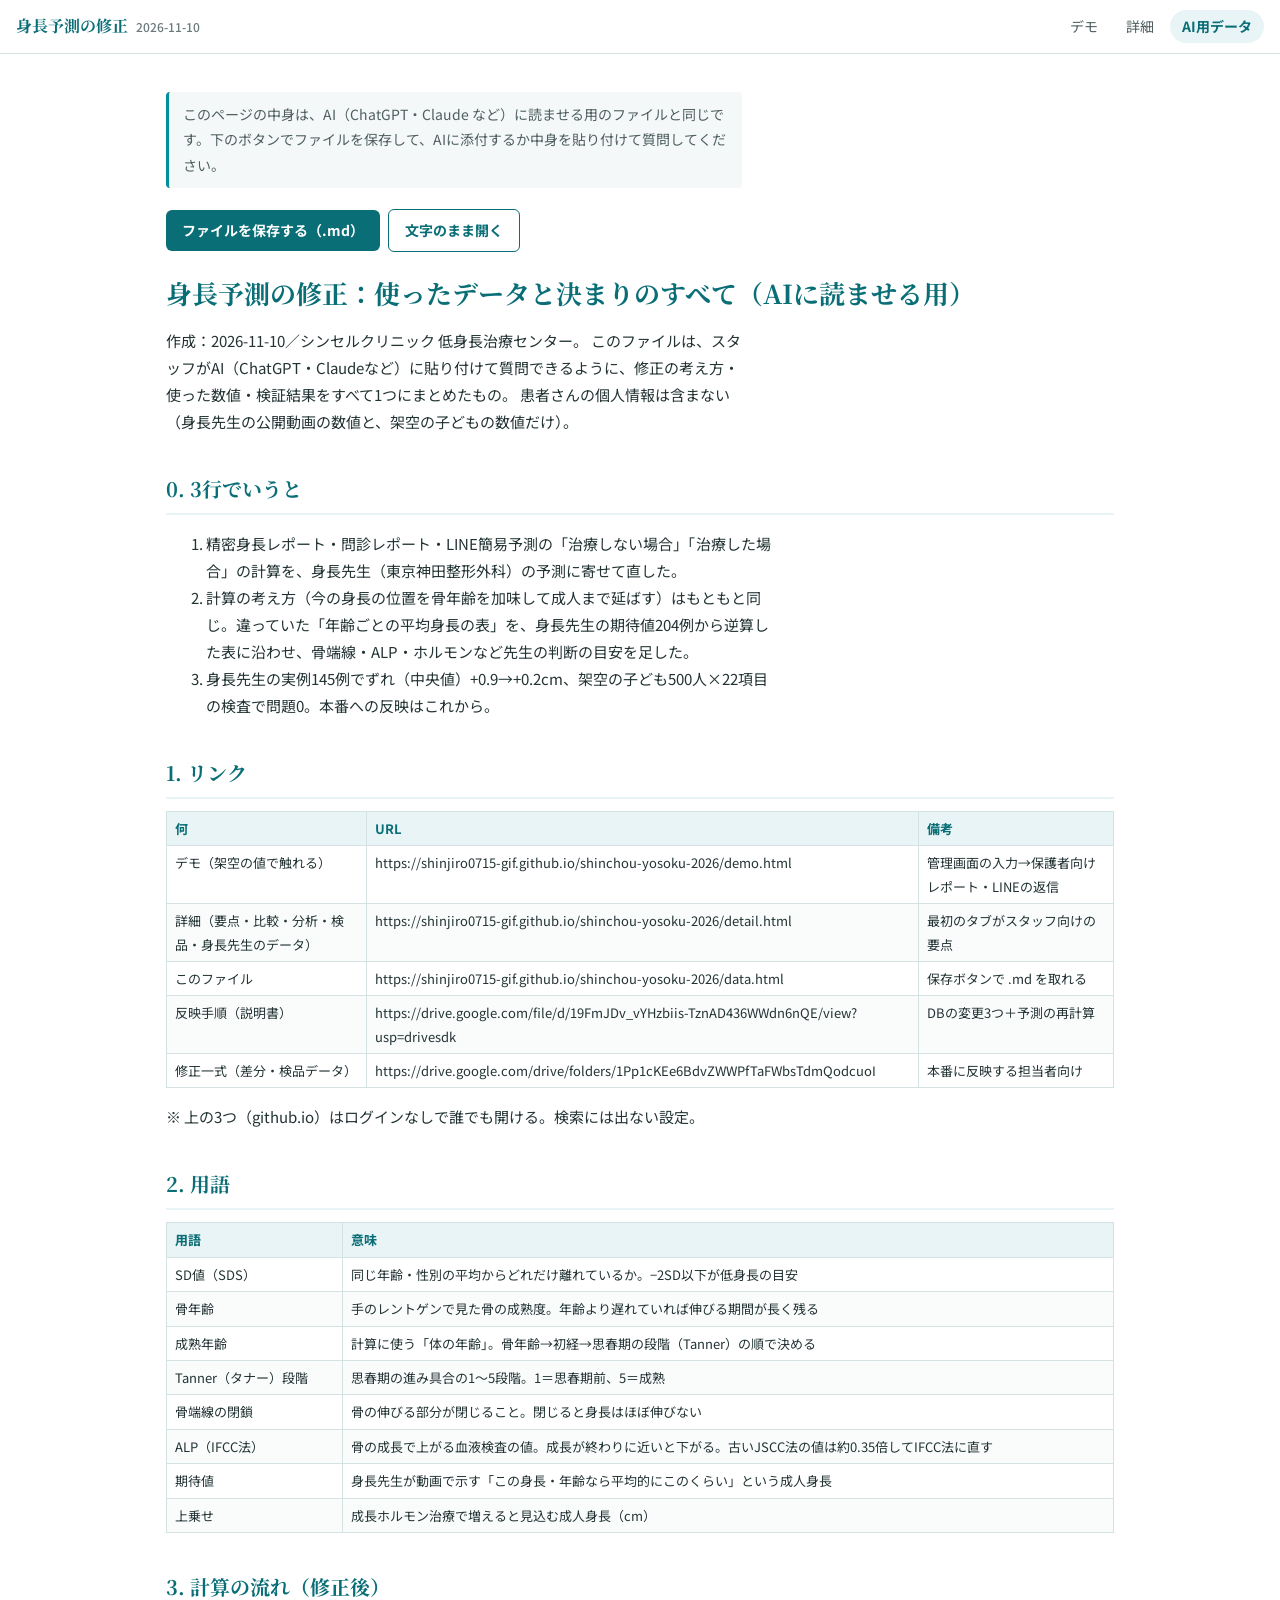
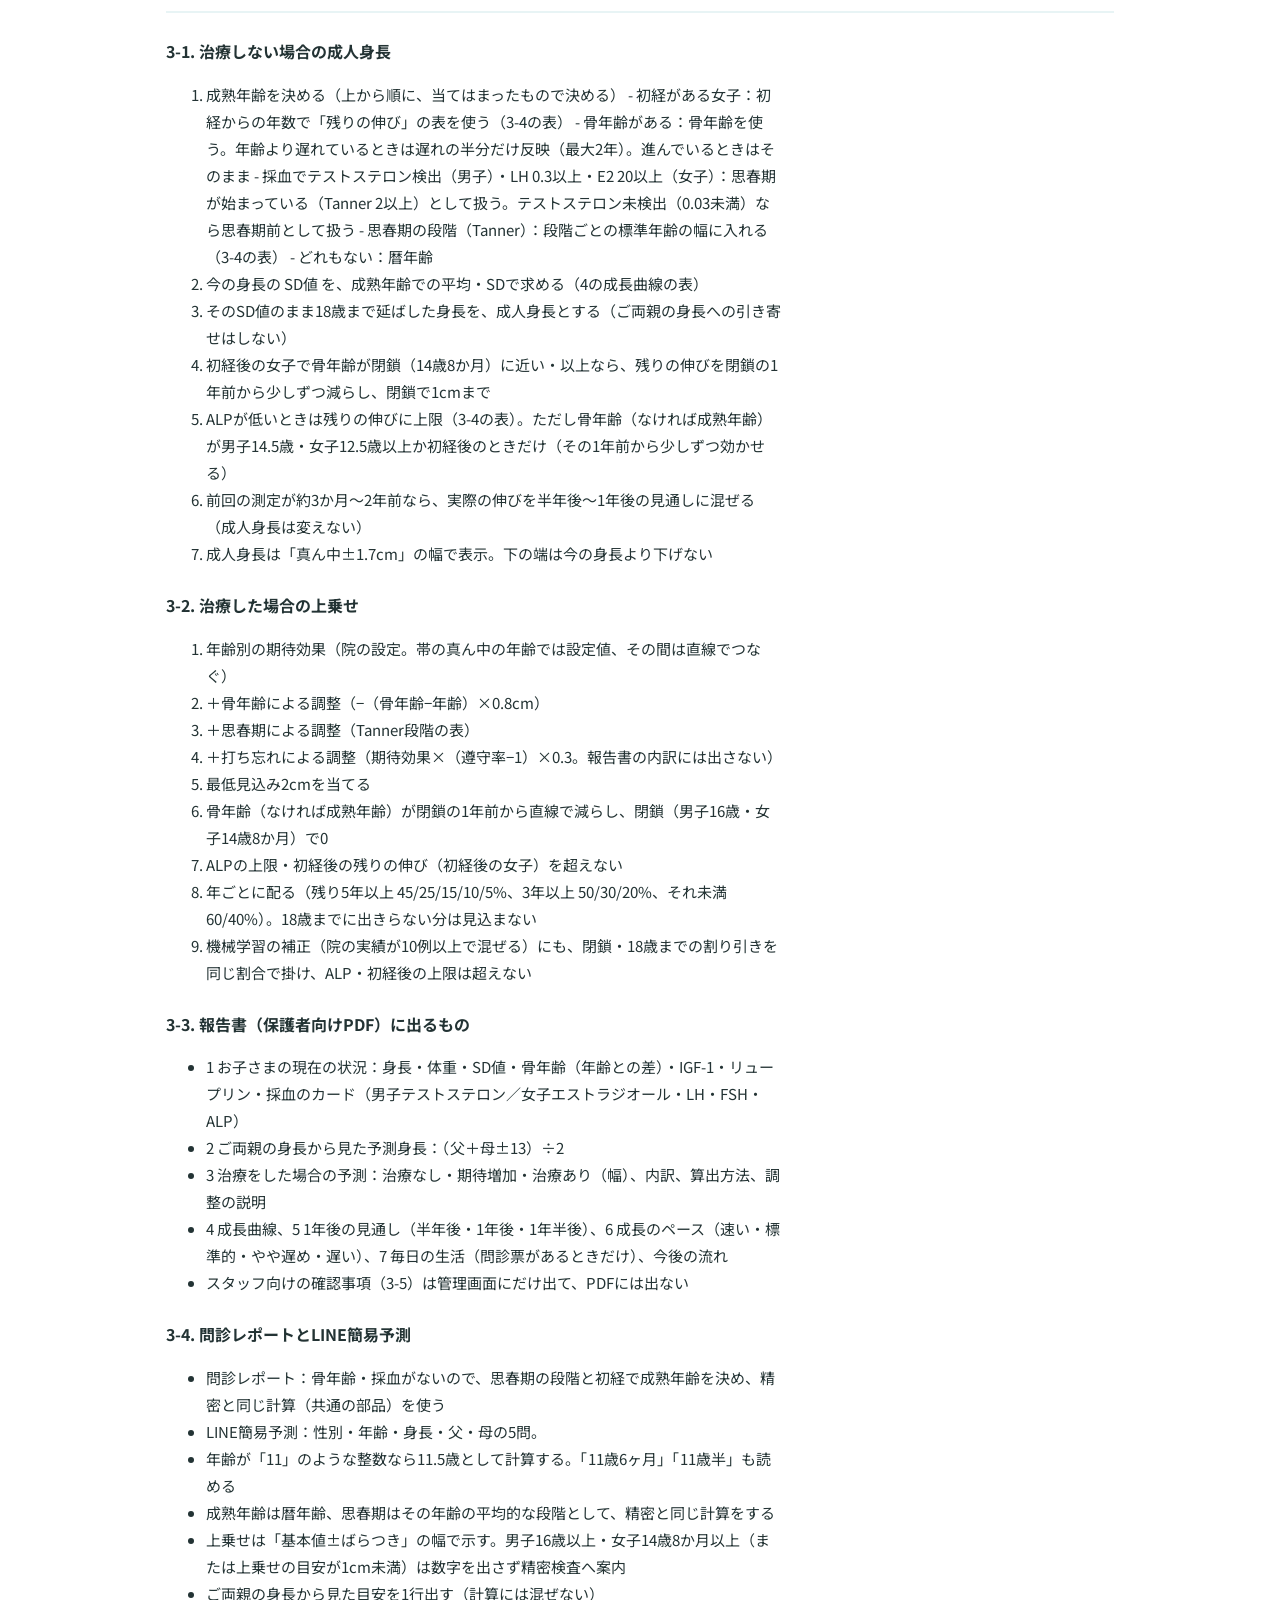
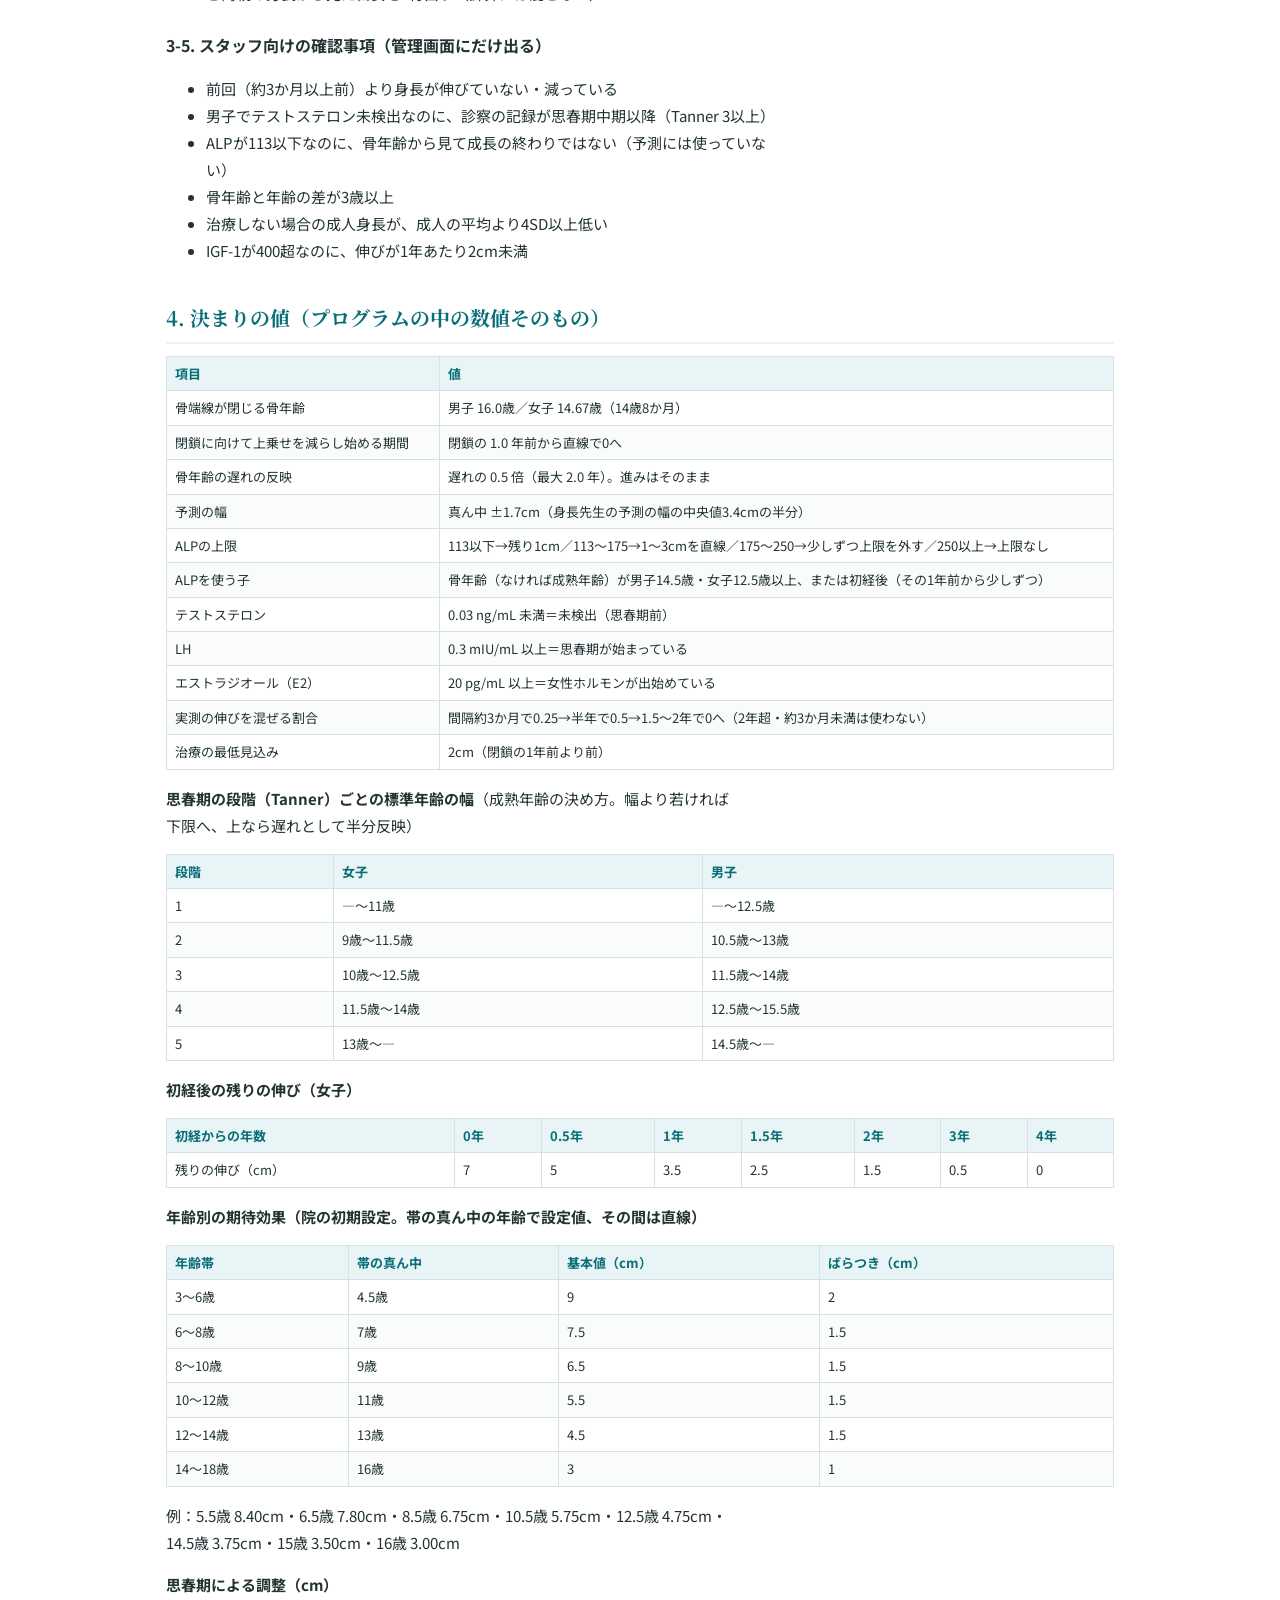
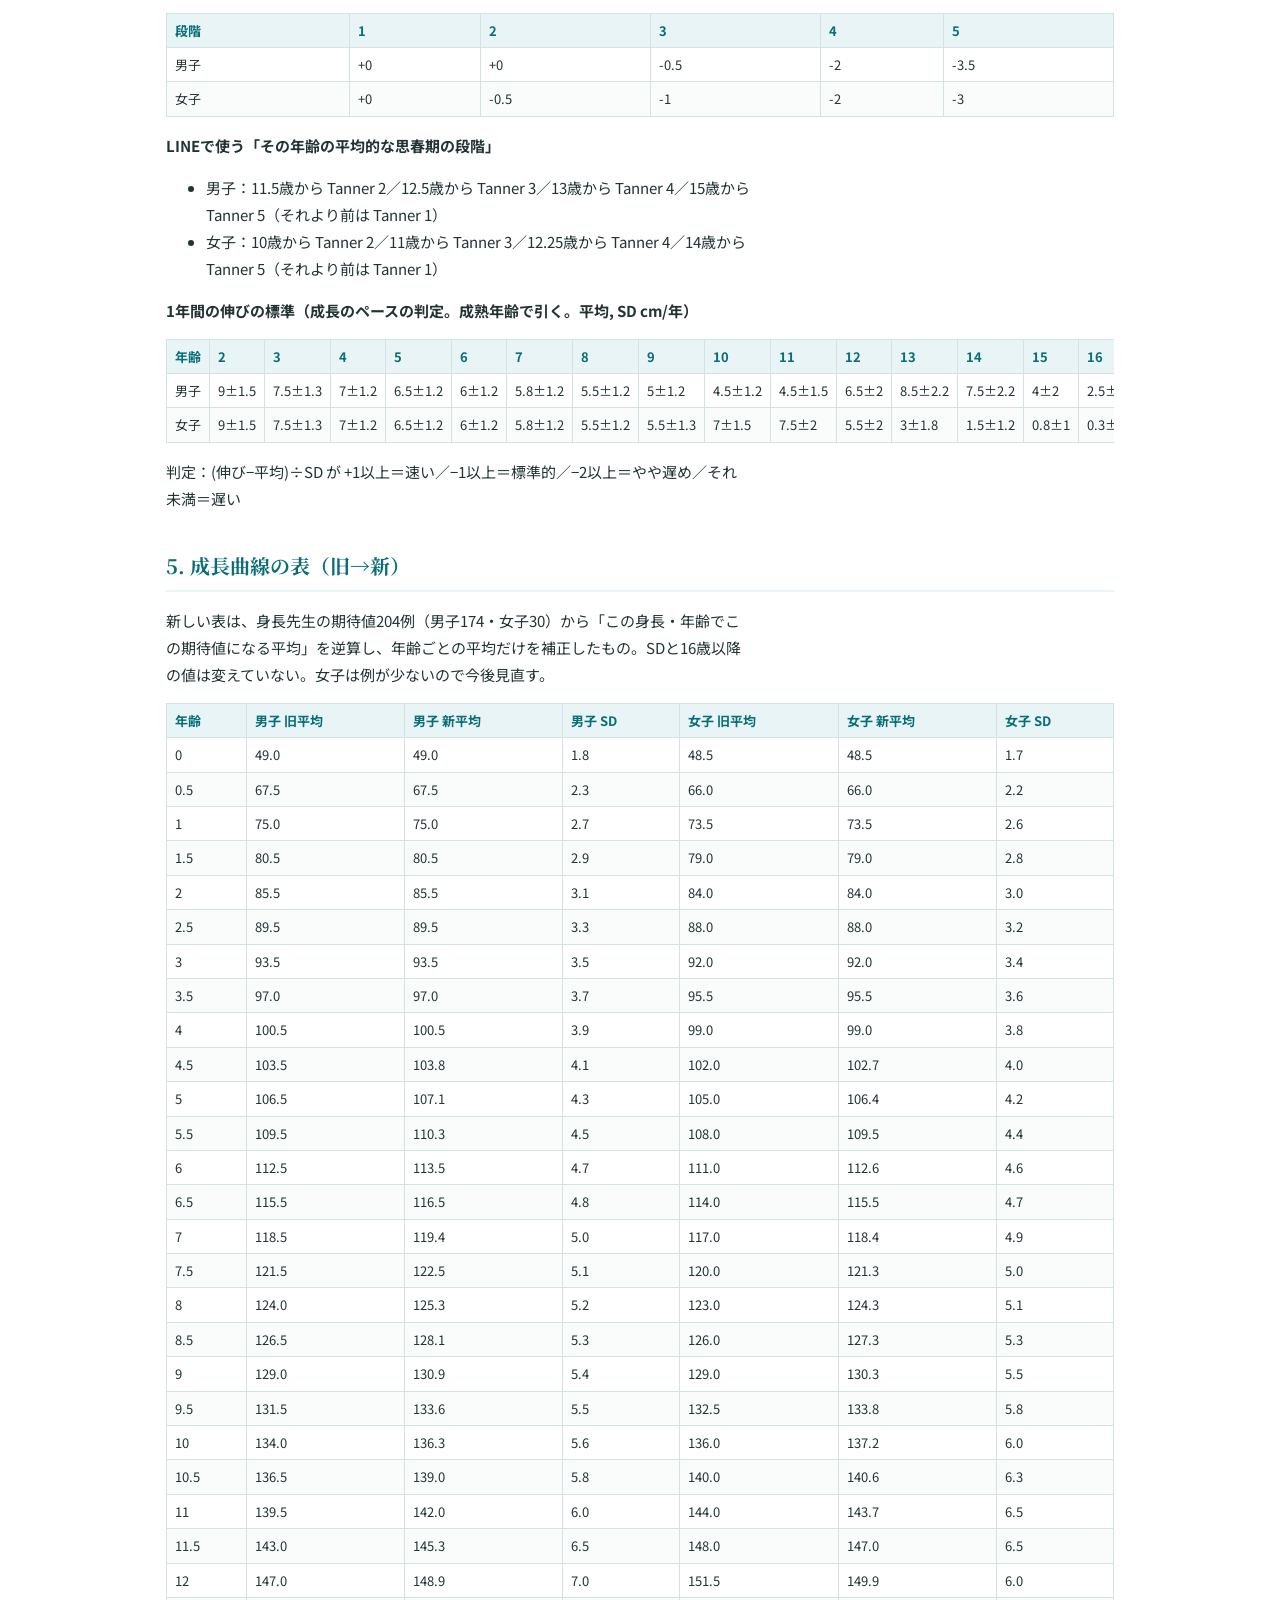
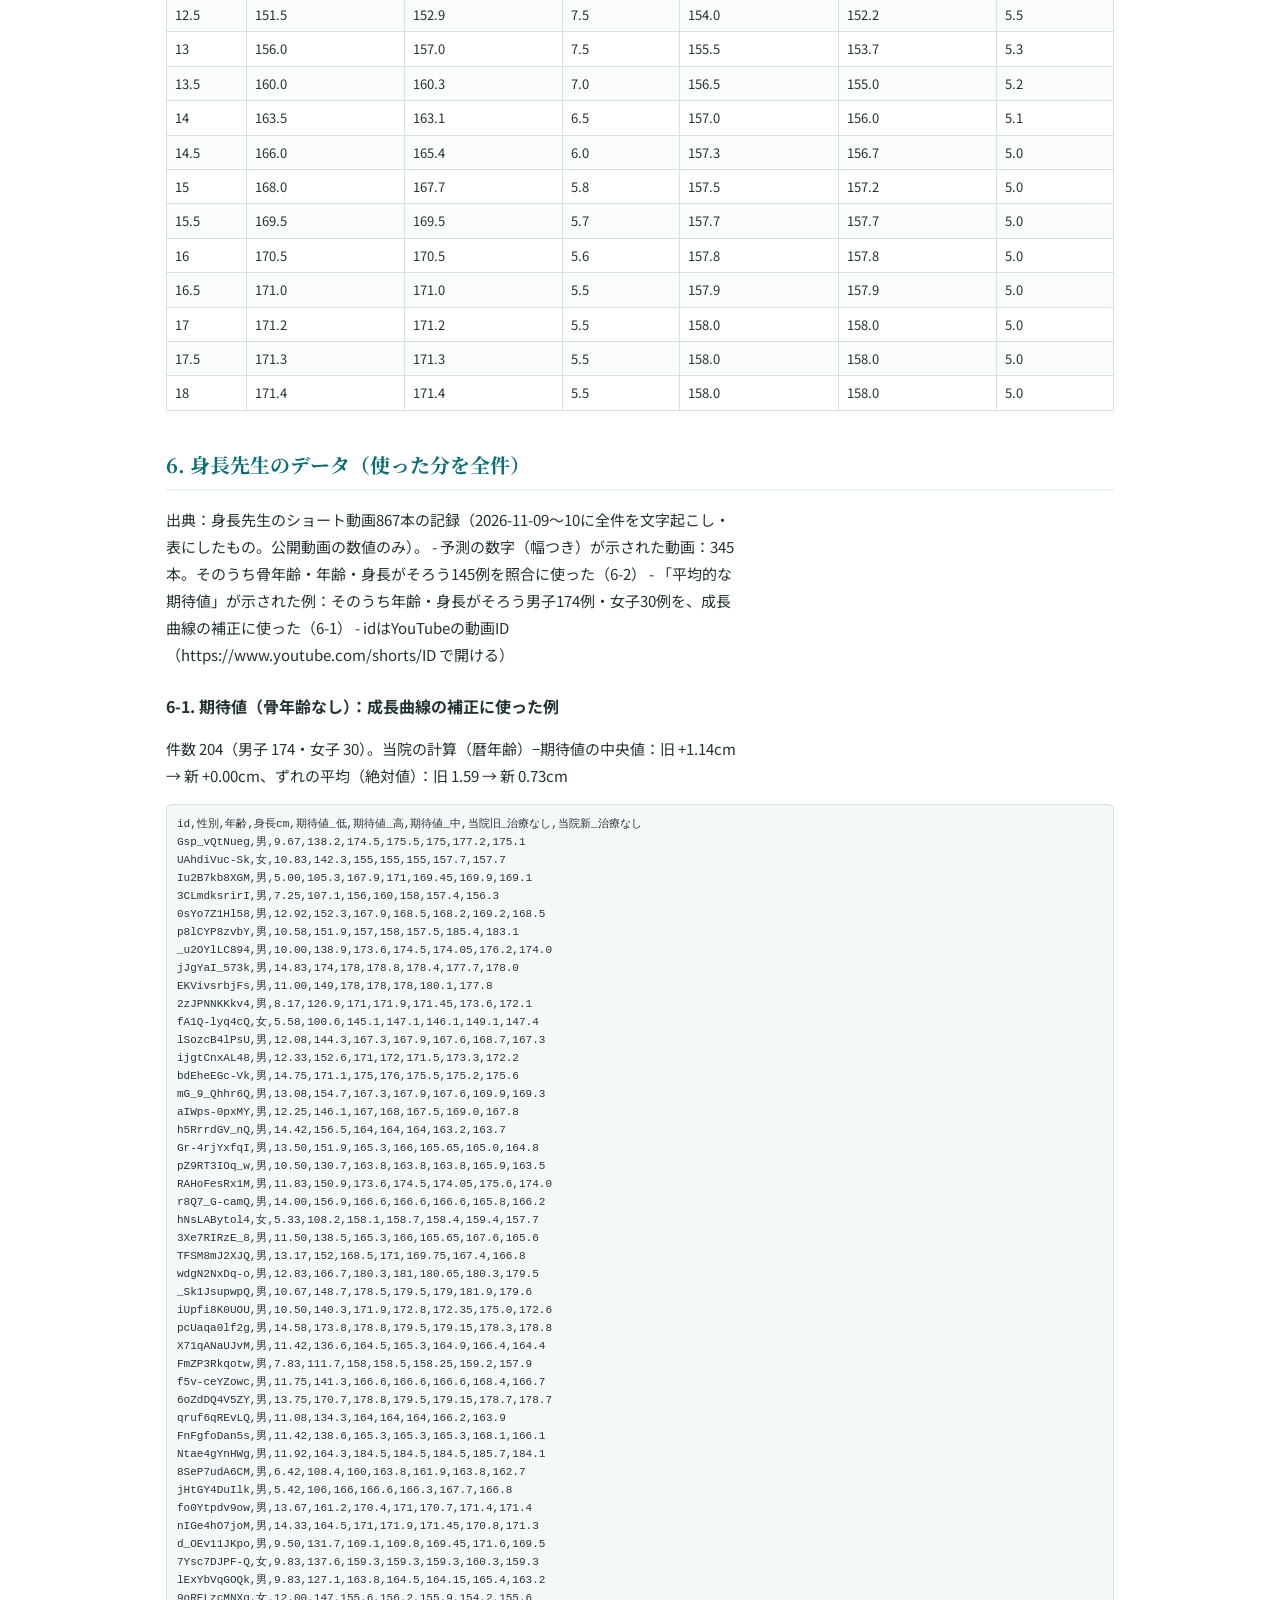
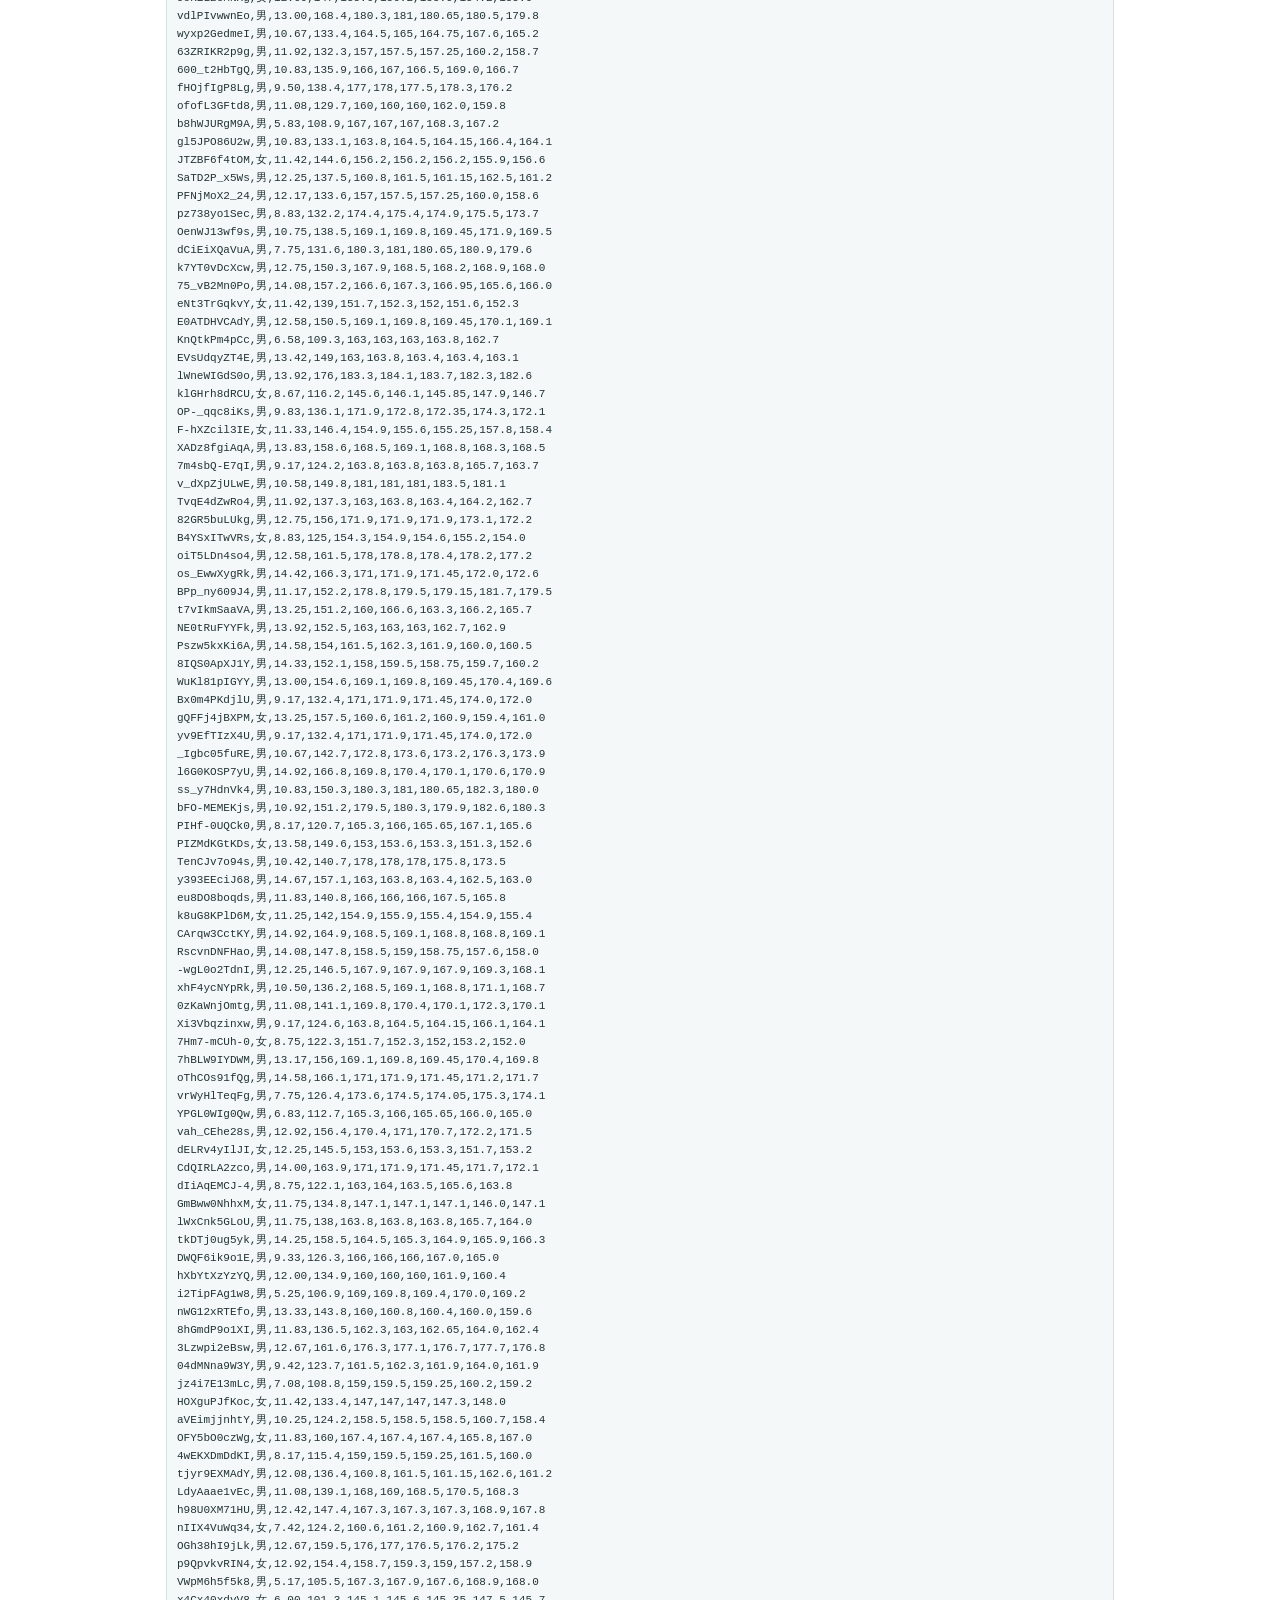
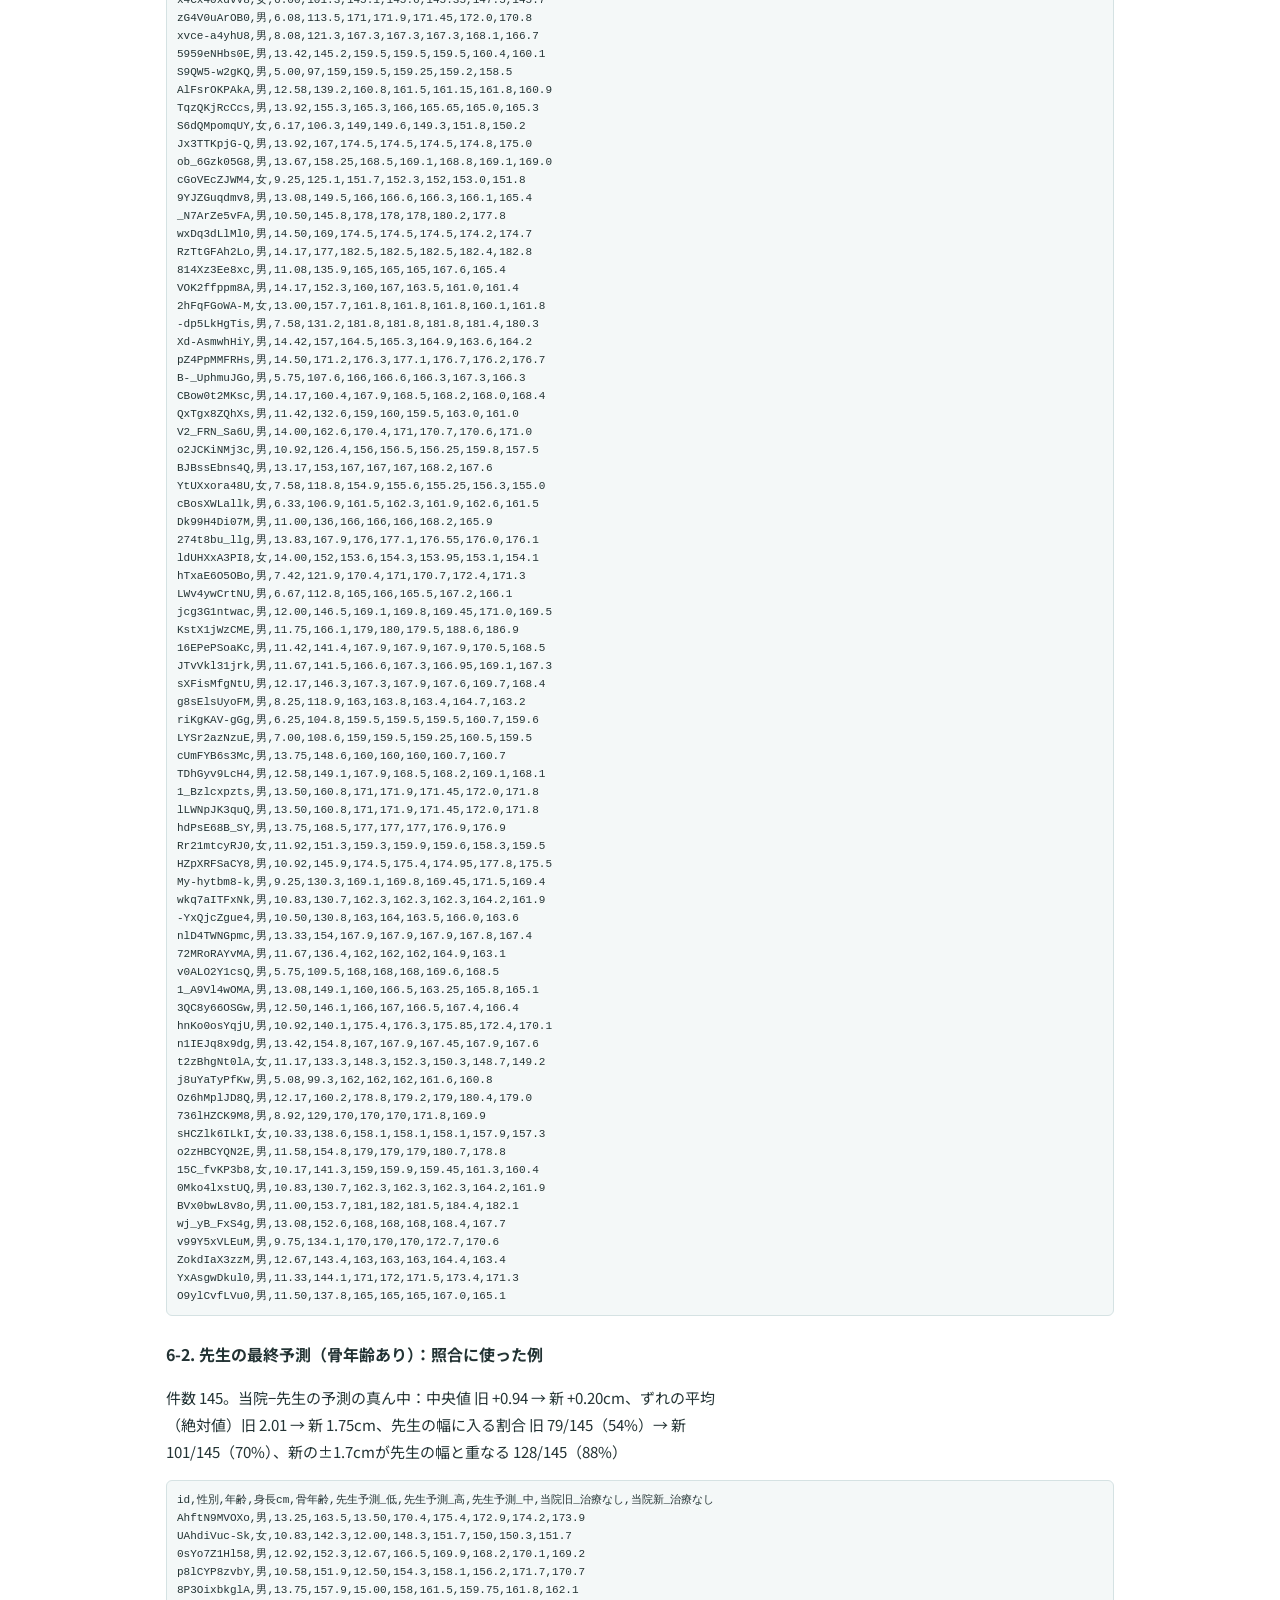
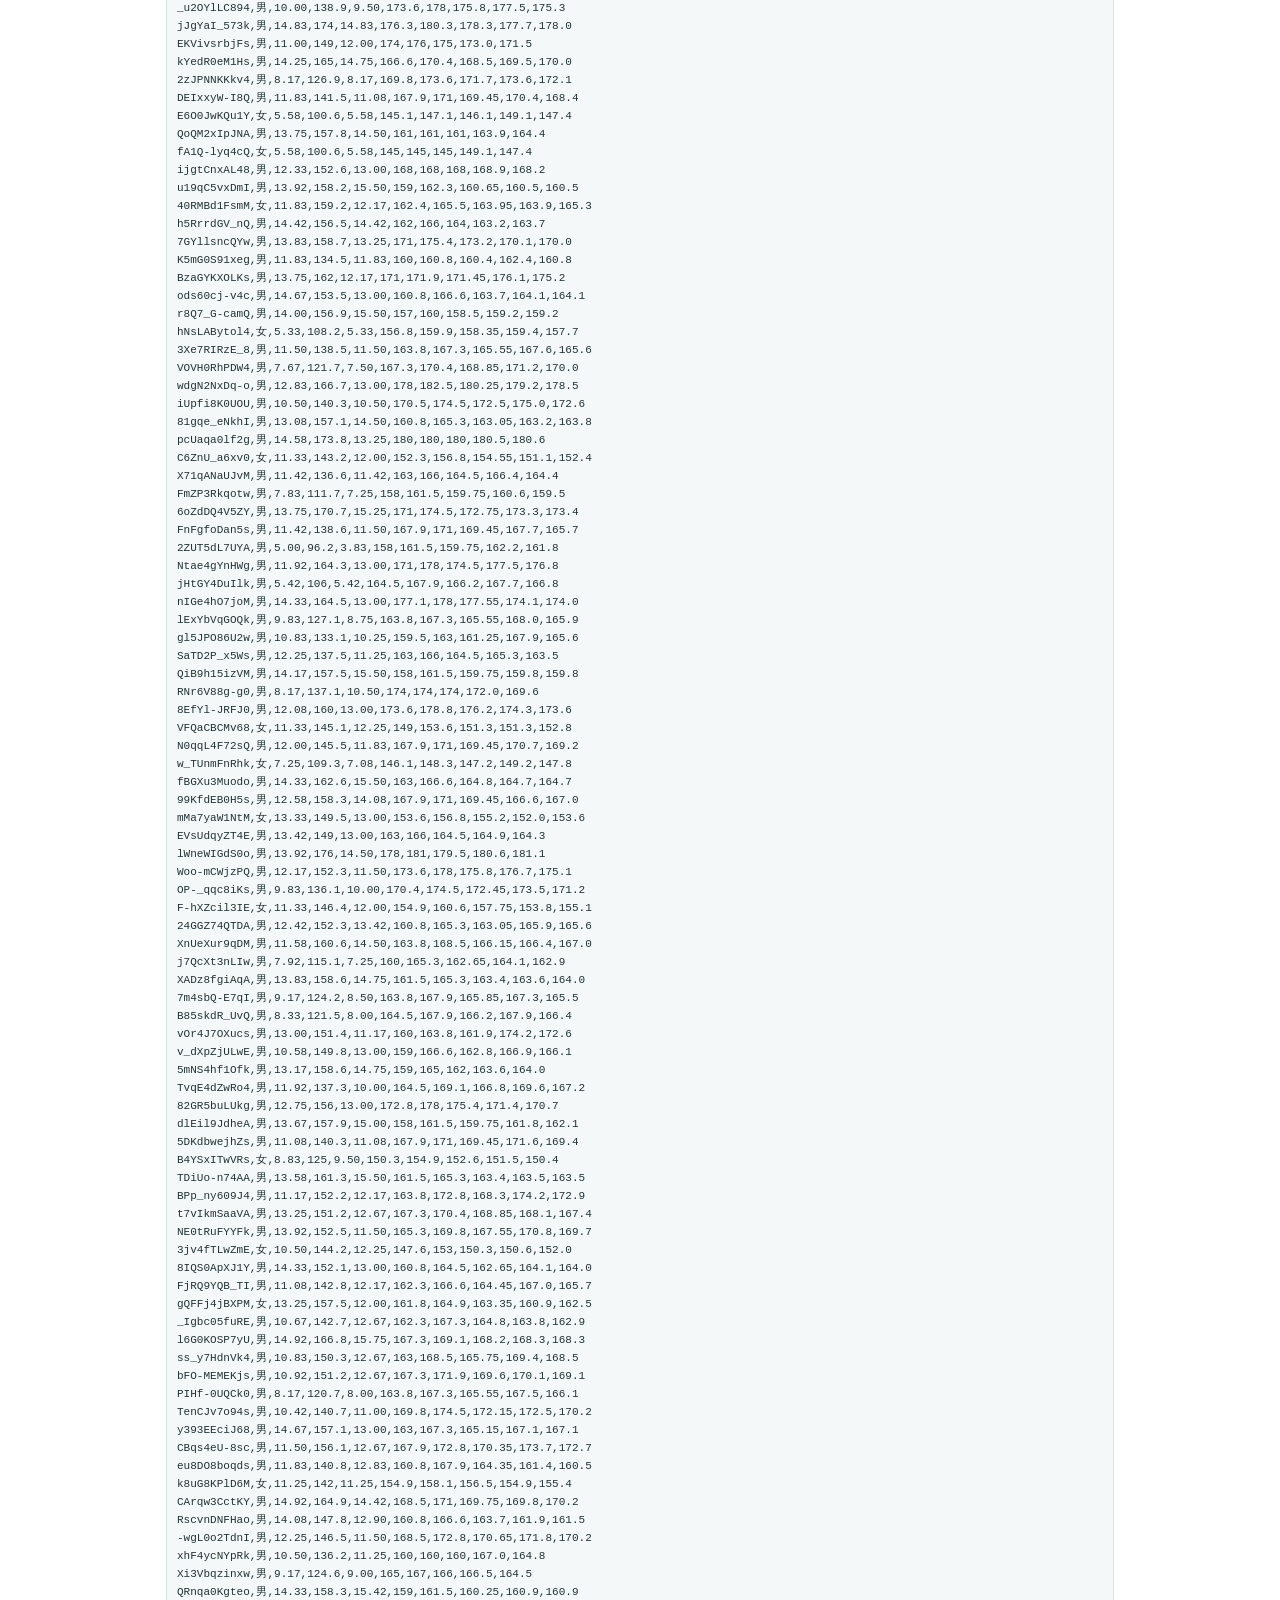
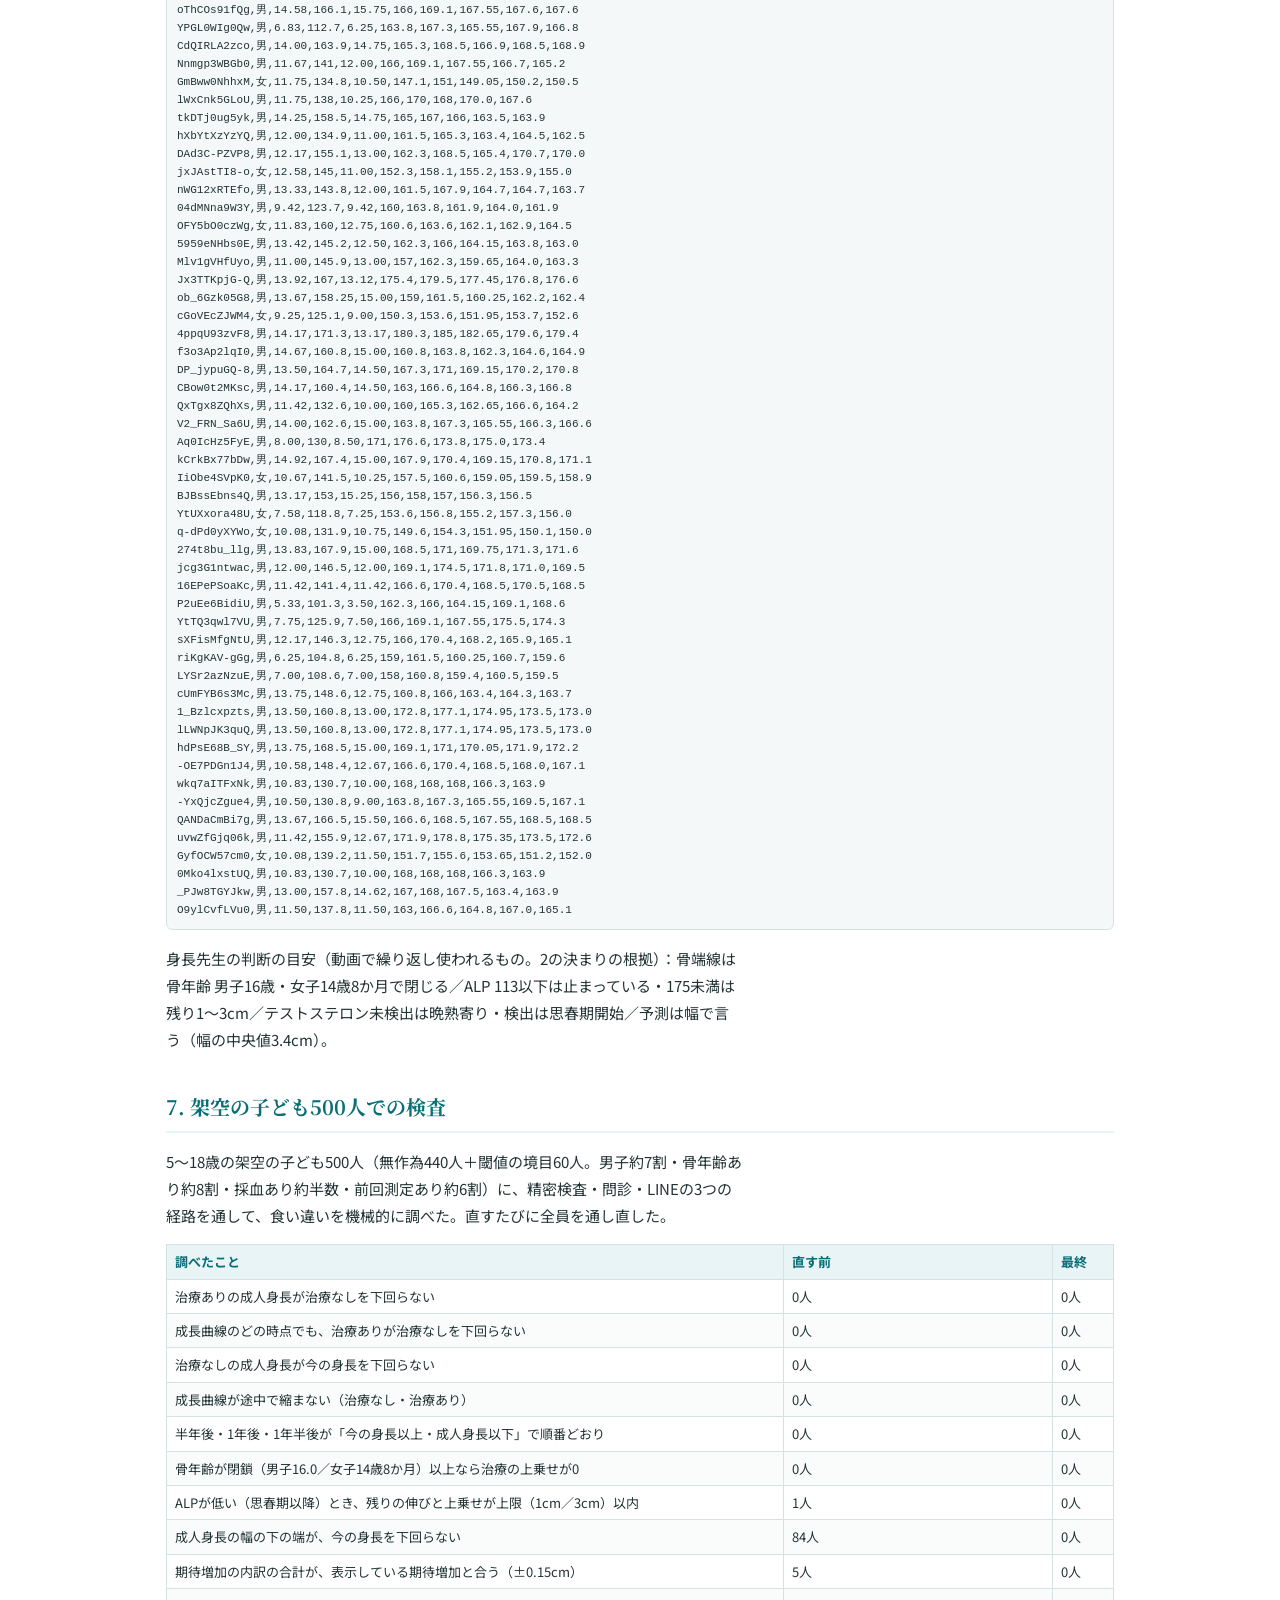
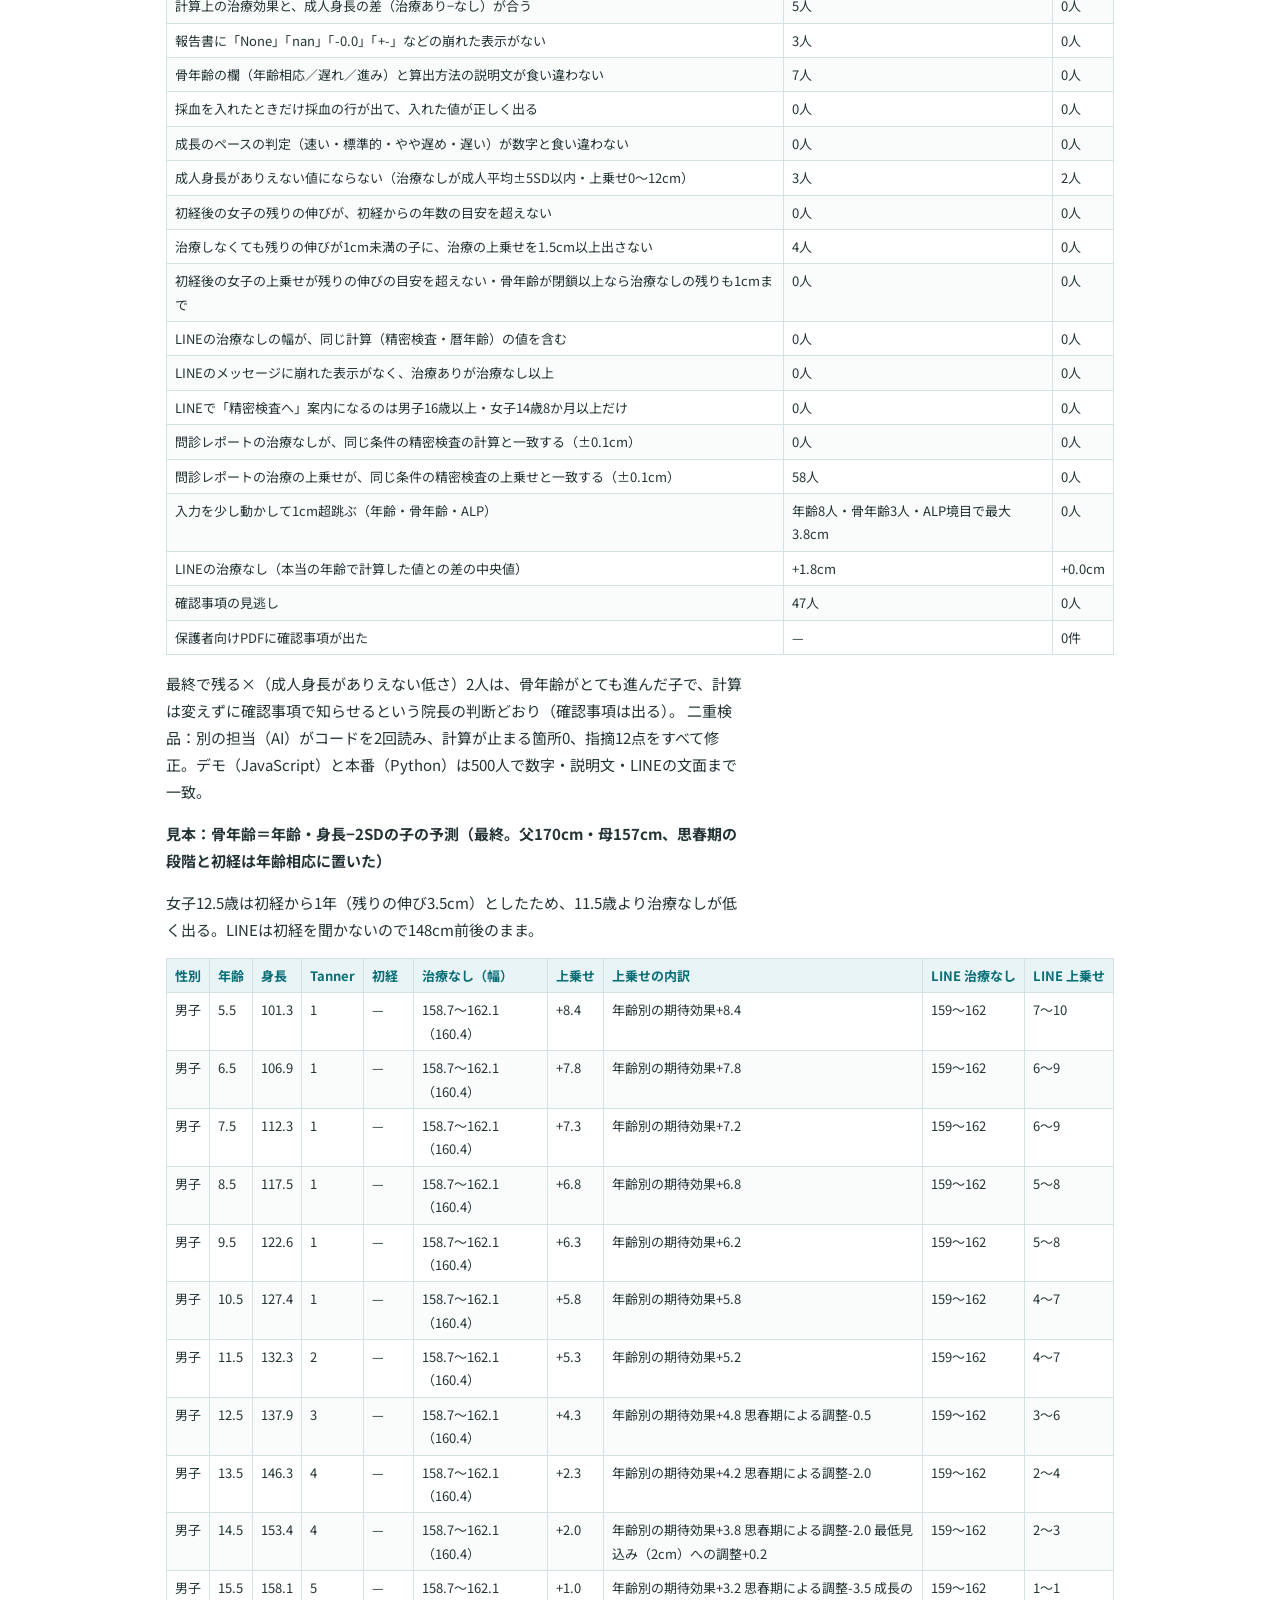
==== data.html @ c630bd51 "身長予測の修正（2026-11-10）デモと資料を公開 Co-Authored-By: Claude Opus 5.5 <noreply@anthropic.com>" ====
<!doctype html>
<html lang="ja">
<head>
<meta charset="utf-8">
<meta name="viewport" content="width=device-width, initial-scale=1">
<meta name="robots" content="noindex, nofollow">
<title>身長予測の修正 AI用データ</title>
<link rel="preconnect" href="https://fonts.googleapis.com">
<link rel="preconnect" href="https://fonts.gstatic.com" crossorigin>
<link rel="stylesheet" href="https://fonts.googleapis.com/css2?family=Noto+Sans+JP:wght@400;500;700&family=Noto+Serif+JP:wght@600;700&display=swap">
<link rel="stylesheet" href="style.css">
</head>
<body>
<header class="topbar"><a class="brand" href="./">身長予測の修正<span>2026-11-10</span></a>
<nav><a href="demo.html">デモ</a><a href="detail.html">詳細</a><a href="data.html" aria-current="page">AI用データ</a></nav></header>
<main>
<p class="note">このページの中身は、AI（ChatGPT・Claude など）に読ませる用のファイルと同じです。下のボタンでファイルを保存して、AIに添付するか中身を貼り付けて質問してください。</p>
<p><a class="dl" href="ai-data.md" download="身長予測_修正の全データ_AI用.md">ファイルを保存する（.md）</a><a class="dl ghost" href="ai-data.md" target="_blank" rel="noopener">文字のまま開く</a></p>
<h1>身長予測の修正：使ったデータと決まりのすべて（AIに読ませる用）</h1>
<p>作成：2026-11-10／シンセルクリニック 低身長治療センター。
このファイルは、スタッフがAI（ChatGPT・Claudeなど）に貼り付けて質問できるように、修正の考え方・使った数値・検証結果をすべて1つにまとめたもの。
患者さんの個人情報は含まない（身長先生の公開動画の数値と、架空の子どもの数値だけ）。</p>
<h2>0. 3行でいうと</h2>
<ol>
<li>精密身長レポート・問診レポート・LINE簡易予測の「治療しない場合」「治療した場合」の計算を、身長先生（東京神田整形外科）の予測に寄せて直した。</li>
<li>計算の考え方（今の身長の位置を骨年齢を加味して成人まで延ばす）はもともと同じ。違っていた「年齢ごとの平均身長の表」を、身長先生の期待値204例から逆算した表に沿わせ、骨端線・ALP・ホルモンなど先生の判断の目安を足した。</li>
<li>身長先生の実例145例でずれ（中央値）+0.9→+0.2cm、架空の子ども500人×22項目の検査で問題0。本番への反映はこれから。</li>
</ol>
<h2>1. リンク</h2>
<div class="table-wrap"><table>
<thead>
<tr>
<th>何</th>
<th>URL</th>
<th>備考</th>
</tr>
</thead>
<tbody>
<tr>
<td>デモ（架空の値で触れる）</td>
<td>https://shinjiro0715-gif.github.io/shinchou-yosoku-2026/demo.html</td>
<td>管理画面の入力→保護者向けレポート・LINEの返信</td>
</tr>
<tr>
<td>詳細（要点・比較・分析・検品・身長先生のデータ）</td>
<td>https://shinjiro0715-gif.github.io/shinchou-yosoku-2026/detail.html</td>
<td>最初のタブがスタッフ向けの要点</td>
</tr>
<tr>
<td>このファイル</td>
<td>https://shinjiro0715-gif.github.io/shinchou-yosoku-2026/data.html</td>
<td>保存ボタンで .md を取れる</td>
</tr>
<tr>
<td>反映手順（説明書）</td>
<td>https://drive.google.com/file/d/19FmJDv_vYHzbiis-TznAD436WWdn6nQE/view?usp=drivesdk</td>
<td>DBの変更3つ＋予測の再計算</td>
</tr>
<tr>
<td>修正一式（差分・検品データ）</td>
<td>https://drive.google.com/drive/folders/1Pp1cKEe6BdvZWWPfTaFWbsTdmQodcuoI</td>
<td>本番に反映する担当者向け</td>
</tr>
</tbody>
</table></div>
<p>※ 上の3つ（github.io）はログインなしで誰でも開ける。検索には出ない設定。</p>
<h2>2. 用語</h2>
<div class="table-wrap"><table>
<thead>
<tr>
<th>用語</th>
<th>意味</th>
</tr>
</thead>
<tbody>
<tr>
<td>SD値（SDS）</td>
<td>同じ年齢・性別の平均からどれだけ離れているか。−2SD以下が低身長の目安</td>
</tr>
<tr>
<td>骨年齢</td>
<td>手のレントゲンで見た骨の成熟度。年齢より遅れていれば伸びる期間が長く残る</td>
</tr>
<tr>
<td>成熟年齢</td>
<td>計算に使う「体の年齢」。骨年齢→初経→思春期の段階（Tanner）の順で決める</td>
</tr>
<tr>
<td>Tanner（タナー）段階</td>
<td>思春期の進み具合の1〜5段階。1＝思春期前、5＝成熟</td>
</tr>
<tr>
<td>骨端線の閉鎖</td>
<td>骨の伸びる部分が閉じること。閉じると身長はほぼ伸びない</td>
</tr>
<tr>
<td>ALP（IFCC法）</td>
<td>骨の成長で上がる血液検査の値。成長が終わりに近いと下がる。古いJSCC法の値は約0.35倍してIFCC法に直す</td>
</tr>
<tr>
<td>期待値</td>
<td>身長先生が動画で示す「この身長・年齢なら平均的にこのくらい」という成人身長</td>
</tr>
<tr>
<td>上乗せ</td>
<td>成長ホルモン治療で増えると見込む成人身長（cm）</td>
</tr>
</tbody>
</table></div>
<h2>3. 計算の流れ（修正後）</h2>
<h3>3-1. 治療しない場合の成人身長</h3>
<ol>
<li>成熟年齢を決める（上から順に、当てはまったもので決める）
   - 初経がある女子：初経からの年数で「残りの伸び」の表を使う（3-4の表）
   - 骨年齢がある：骨年齢を使う。年齢より遅れているときは遅れの半分だけ反映（最大2年）。進んでいるときはそのまま
   - 採血でテストステロン検出（男子）・LH 0.3以上・E2 20以上（女子）：思春期が始まっている（Tanner 2以上）として扱う。テストステロン未検出（0.03未満）なら思春期前として扱う
   - 思春期の段階（Tanner）：段階ごとの標準年齢の幅に入れる（3-4の表）
   - どれもない：暦年齢</li>
<li>今の身長の SD値 を、成熟年齢での平均・SDで求める（4の成長曲線の表）</li>
<li>そのSD値のまま18歳まで延ばした身長を、成人身長とする（ご両親の身長への引き寄せはしない）</li>
<li>初経後の女子で骨年齢が閉鎖（14歳8か月）に近い・以上なら、残りの伸びを閉鎖の1年前から少しずつ減らし、閉鎖で1cmまで</li>
<li>ALPが低いときは残りの伸びに上限（3-4の表）。ただし骨年齢（なければ成熟年齢）が男子14.5歳・女子12.5歳以上か初経後のときだけ（その1年前から少しずつ効かせる）</li>
<li>前回の測定が約3か月〜2年前なら、実際の伸びを半年後〜1年後の見通しに混ぜる（成人身長は変えない）</li>
<li>成人身長は「真ん中±1.7cm」の幅で表示。下の端は今の身長より下げない</li>
</ol>
<h3>3-2. 治療した場合の上乗せ</h3>
<ol>
<li>年齢別の期待効果（院の設定。帯の真ん中の年齢では設定値、その間は直線でつなぐ）</li>
<li>＋骨年齢による調整（−（骨年齢−年齢）×0.8cm）</li>
<li>＋思春期による調整（Tanner段階の表）</li>
<li>＋打ち忘れによる調整（期待効果×（遵守率−1）×0.3。報告書の内訳には出さない）</li>
<li>最低見込み2cmを当てる</li>
<li>骨年齢（なければ成熟年齢）が閉鎖の1年前から直線で減らし、閉鎖（男子16歳・女子14歳8か月）で0</li>
<li>ALPの上限・初経後の残りの伸び（初経後の女子）を超えない</li>
<li>年ごとに配る（残り5年以上 45/25/15/10/5%、3年以上 50/30/20%、それ未満 60/40%）。18歳までに出きらない分は見込まない</li>
<li>機械学習の補正（院の実績が10例以上で混ぜる）にも、閉鎖・18歳までの割り引きを同じ割合で掛け、ALP・初経後の上限は超えない</li>
</ol>
<h3>3-3. 報告書（保護者向けPDF）に出るもの</h3>
<ul>
<li>1 お子さまの現在の状況：身長・体重・SD値・骨年齢（年齢との差）・IGF-1・リュープリン・採血のカード（男子テストステロン／女子エストラジオール・LH・FSH・ALP）</li>
<li>2 ご両親の身長から見た予測身長：（父＋母±13）÷2</li>
<li>3 治療をした場合の予測：治療なし・期待増加・治療あり（幅）、内訳、算出方法、調整の説明</li>
<li>4 成長曲線、5 1年後の見通し（半年後・1年後・1年半後）、6 成長のペース（速い・標準的・やや遅め・遅い）、7 毎日の生活（問診票があるときだけ）、今後の流れ</li>
<li>スタッフ向けの確認事項（3-5）は管理画面にだけ出て、PDFには出ない</li>
</ul>
<h3>3-4. 問診レポートとLINE簡易予測</h3>
<ul>
<li>問診レポート：骨年齢・採血がないので、思春期の段階と初経で成熟年齢を決め、精密と同じ計算（共通の部品）を使う</li>
<li>LINE簡易予測：性別・年齢・身長・父・母の5問。</li>
<li>年齢が「11」のような整数なら11.5歳として計算する。「11歳6ヶ月」「11歳半」も読める</li>
<li>成熟年齢は暦年齢、思春期はその年齢の平均的な段階として、精密と同じ計算をする</li>
<li>上乗せは「基本値±ばらつき」の幅で示す。男子16歳以上・女子14歳8か月以上（または上乗せの目安が1cm未満）は数字を出さず精密検査へ案内</li>
<li>ご両親の身長から見た目安を1行出す（計算には混ぜない）</li>
</ul>
<h3>3-5. スタッフ向けの確認事項（管理画面にだけ出る）</h3>
<ul>
<li>前回（約3か月以上前）より身長が伸びていない・減っている</li>
<li>男子でテストステロン未検出なのに、診察の記録が思春期中期以降（Tanner 3以上）</li>
<li>ALPが113以下なのに、骨年齢から見て成長の終わりではない（予測には使っていない）</li>
<li>骨年齢と年齢の差が3歳以上</li>
<li>治療しない場合の成人身長が、成人の平均より4SD以上低い</li>
<li>IGF-1が400超なのに、伸びが1年あたり2cm未満</li>
</ul>
<h2>4. 決まりの値（プログラムの中の数値そのもの）</h2>
<div class="table-wrap"><table>
<thead>
<tr>
<th>項目</th>
<th>値</th>
</tr>
</thead>
<tbody>
<tr>
<td>骨端線が閉じる骨年齢</td>
<td>男子 16.0歳／女子 14.67歳（14歳8か月）</td>
</tr>
<tr>
<td>閉鎖に向けて上乗せを減らし始める期間</td>
<td>閉鎖の 1.0 年前から直線で0へ</td>
</tr>
<tr>
<td>骨年齢の遅れの反映</td>
<td>遅れの 0.5 倍（最大 2.0 年）。進みはそのまま</td>
</tr>
<tr>
<td>予測の幅</td>
<td>真ん中 ±1.7cm（身長先生の予測の幅の中央値3.4cmの半分）</td>
</tr>
<tr>
<td>ALPの上限</td>
<td>113以下→残り1cm／113〜175→1〜3cmを直線／175〜250→少しずつ上限を外す／250以上→上限なし</td>
</tr>
<tr>
<td>ALPを使う子</td>
<td>骨年齢（なければ成熟年齢）が男子14.5歳・女子12.5歳以上、または初経後（その1年前から少しずつ）</td>
</tr>
<tr>
<td>テストステロン</td>
<td>0.03 ng/mL 未満＝未検出（思春期前）</td>
</tr>
<tr>
<td>LH</td>
<td>0.3 mIU/mL 以上＝思春期が始まっている</td>
</tr>
<tr>
<td>エストラジオール（E2）</td>
<td>20 pg/mL 以上＝女性ホルモンが出始めている</td>
</tr>
<tr>
<td>実測の伸びを混ぜる割合</td>
<td>間隔約3か月で0.25→半年で0.5→1.5〜2年で0へ（2年超・約3か月未満は使わない）</td>
</tr>
<tr>
<td>治療の最低見込み</td>
<td>2cm（閉鎖の1年前より前）</td>
</tr>
</tbody>
</table></div>
<p><strong>思春期の段階（Tanner）ごとの標準年齢の幅</strong>（成熟年齢の決め方。幅より若ければ下限へ、上なら遅れとして半分反映）</p>
<div class="table-wrap"><table>
<thead>
<tr>
<th>段階</th>
<th>女子</th>
<th>男子</th>
</tr>
</thead>
<tbody>
<tr>
<td>1</td>
<td>—〜11歳</td>
<td>—〜12.5歳</td>
</tr>
<tr>
<td>2</td>
<td>9歳〜11.5歳</td>
<td>10.5歳〜13歳</td>
</tr>
<tr>
<td>3</td>
<td>10歳〜12.5歳</td>
<td>11.5歳〜14歳</td>
</tr>
<tr>
<td>4</td>
<td>11.5歳〜14歳</td>
<td>12.5歳〜15.5歳</td>
</tr>
<tr>
<td>5</td>
<td>13歳〜—</td>
<td>14.5歳〜—</td>
</tr>
</tbody>
</table></div>
<p><strong>初経後の残りの伸び（女子）</strong></p>
<div class="table-wrap"><table>
<thead>
<tr>
<th>初経からの年数</th>
<th>0年</th>
<th>0.5年</th>
<th>1年</th>
<th>1.5年</th>
<th>2年</th>
<th>3年</th>
<th>4年</th>
</tr>
</thead>
<tbody>
<tr>
<td>残りの伸び（cm）</td>
<td>7</td>
<td>5</td>
<td>3.5</td>
<td>2.5</td>
<td>1.5</td>
<td>0.5</td>
<td>0</td>
</tr>
</tbody>
</table></div>
<p><strong>年齢別の期待効果（院の初期設定。帯の真ん中の年齢で設定値、その間は直線）</strong></p>
<div class="table-wrap"><table>
<thead>
<tr>
<th>年齢帯</th>
<th>帯の真ん中</th>
<th>基本値（cm）</th>
<th>ばらつき（cm）</th>
</tr>
</thead>
<tbody>
<tr>
<td>3〜6歳</td>
<td>4.5歳</td>
<td>9</td>
<td>2</td>
</tr>
<tr>
<td>6〜8歳</td>
<td>7歳</td>
<td>7.5</td>
<td>1.5</td>
</tr>
<tr>
<td>8〜10歳</td>
<td>9歳</td>
<td>6.5</td>
<td>1.5</td>
</tr>
<tr>
<td>10〜12歳</td>
<td>11歳</td>
<td>5.5</td>
<td>1.5</td>
</tr>
<tr>
<td>12〜14歳</td>
<td>13歳</td>
<td>4.5</td>
<td>1.5</td>
</tr>
<tr>
<td>14〜18歳</td>
<td>16歳</td>
<td>3</td>
<td>1</td>
</tr>
</tbody>
</table></div>
<p>例：5.5歳 8.40cm・6.5歳 7.80cm・8.5歳 6.75cm・10.5歳 5.75cm・12.5歳 4.75cm・14.5歳 3.75cm・15歳 3.50cm・16歳 3.00cm</p>
<p><strong>思春期による調整（cm）</strong></p>
<div class="table-wrap"><table>
<thead>
<tr>
<th>段階</th>
<th>1</th>
<th>2</th>
<th>3</th>
<th>4</th>
<th>5</th>
</tr>
</thead>
<tbody>
<tr>
<td>男子</td>
<td>+0</td>
<td>+0</td>
<td>-0.5</td>
<td>-2</td>
<td>-3.5</td>
</tr>
<tr>
<td>女子</td>
<td>+0</td>
<td>-0.5</td>
<td>-1</td>
<td>-2</td>
<td>-3</td>
</tr>
</tbody>
</table></div>
<p><strong>LINEで使う「その年齢の平均的な思春期の段階」</strong></p>
<ul>
<li>男子：11.5歳から Tanner 2／12.5歳から Tanner 3／13歳から Tanner 4／15歳から Tanner 5（それより前は Tanner 1）</li>
<li>女子：10歳から Tanner 2／11歳から Tanner 3／12.25歳から Tanner 4／14歳から Tanner 5（それより前は Tanner 1）</li>
</ul>
<p><strong>1年間の伸びの標準（成長のペースの判定。成熟年齢で引く。平均, SD cm/年）</strong></p>
<div class="table-wrap"><table>
<thead>
<tr>
<th>年齢</th>
<th>2</th>
<th>3</th>
<th>4</th>
<th>5</th>
<th>6</th>
<th>7</th>
<th>8</th>
<th>9</th>
<th>10</th>
<th>11</th>
<th>12</th>
<th>13</th>
<th>14</th>
<th>15</th>
<th>16</th>
<th>17</th>
<th>18</th>
</tr>
</thead>
<tbody>
<tr>
<td>男子</td>
<td>9±1.5</td>
<td>7.5±1.3</td>
<td>7±1.2</td>
<td>6.5±1.2</td>
<td>6±1.2</td>
<td>5.8±1.2</td>
<td>5.5±1.2</td>
<td>5±1.2</td>
<td>4.5±1.2</td>
<td>4.5±1.5</td>
<td>6.5±2</td>
<td>8.5±2.2</td>
<td>7.5±2.2</td>
<td>4±2</td>
<td>2.5±1.5</td>
<td>1±1</td>
<td>0.5±0.8</td>
</tr>
<tr>
<td>女子</td>
<td>9±1.5</td>
<td>7.5±1.3</td>
<td>7±1.2</td>
<td>6.5±1.2</td>
<td>6±1.2</td>
<td>5.8±1.2</td>
<td>5.5±1.2</td>
<td>5.5±1.3</td>
<td>7±1.5</td>
<td>7.5±2</td>
<td>5.5±2</td>
<td>3±1.8</td>
<td>1.5±1.2</td>
<td>0.8±1</td>
<td>0.3±0.8</td>
<td>0.2±0.5</td>
<td>0.1±0.5</td>
</tr>
</tbody>
</table></div>
<p>判定：(伸び−平均)÷SD が +1以上＝速い／−1以上＝標準的／−2以上＝やや遅め／それ未満＝遅い</p>
<h2>5. 成長曲線の表（旧→新）</h2>
<p>新しい表は、身長先生の期待値204例（男子174・女子30）から「この身長・年齢でこの期待値になる平均」を逆算し、年齢ごとの平均だけを補正したもの。SDと16歳以降の値は変えていない。女子は例が少ないので今後見直す。</p>
<div class="table-wrap"><table>
<thead>
<tr>
<th>年齢</th>
<th>男子 旧平均</th>
<th>男子 新平均</th>
<th>男子 SD</th>
<th>女子 旧平均</th>
<th>女子 新平均</th>
<th>女子 SD</th>
</tr>
</thead>
<tbody>
<tr>
<td>0</td>
<td>49.0</td>
<td>49.0</td>
<td>1.8</td>
<td>48.5</td>
<td>48.5</td>
<td>1.7</td>
</tr>
<tr>
<td>0.5</td>
<td>67.5</td>
<td>67.5</td>
<td>2.3</td>
<td>66.0</td>
<td>66.0</td>
<td>2.2</td>
</tr>
<tr>
<td>1</td>
<td>75.0</td>
<td>75.0</td>
<td>2.7</td>
<td>73.5</td>
<td>73.5</td>
<td>2.6</td>
</tr>
<tr>
<td>1.5</td>
<td>80.5</td>
<td>80.5</td>
<td>2.9</td>
<td>79.0</td>
<td>79.0</td>
<td>2.8</td>
</tr>
<tr>
<td>2</td>
<td>85.5</td>
<td>85.5</td>
<td>3.1</td>
<td>84.0</td>
<td>84.0</td>
<td>3.0</td>
</tr>
<tr>
<td>2.5</td>
<td>89.5</td>
<td>89.5</td>
<td>3.3</td>
<td>88.0</td>
<td>88.0</td>
<td>3.2</td>
</tr>
<tr>
<td>3</td>
<td>93.5</td>
<td>93.5</td>
<td>3.5</td>
<td>92.0</td>
<td>92.0</td>
<td>3.4</td>
</tr>
<tr>
<td>3.5</td>
<td>97.0</td>
<td>97.0</td>
<td>3.7</td>
<td>95.5</td>
<td>95.5</td>
<td>3.6</td>
</tr>
<tr>
<td>4</td>
<td>100.5</td>
<td>100.5</td>
<td>3.9</td>
<td>99.0</td>
<td>99.0</td>
<td>3.8</td>
</tr>
<tr>
<td>4.5</td>
<td>103.5</td>
<td>103.8</td>
<td>4.1</td>
<td>102.0</td>
<td>102.7</td>
<td>4.0</td>
</tr>
<tr>
<td>5</td>
<td>106.5</td>
<td>107.1</td>
<td>4.3</td>
<td>105.0</td>
<td>106.4</td>
<td>4.2</td>
</tr>
<tr>
<td>5.5</td>
<td>109.5</td>
<td>110.3</td>
<td>4.5</td>
<td>108.0</td>
<td>109.5</td>
<td>4.4</td>
</tr>
<tr>
<td>6</td>
<td>112.5</td>
<td>113.5</td>
<td>4.7</td>
<td>111.0</td>
<td>112.6</td>
<td>4.6</td>
</tr>
<tr>
<td>6.5</td>
<td>115.5</td>
<td>116.5</td>
<td>4.8</td>
<td>114.0</td>
<td>115.5</td>
<td>4.7</td>
</tr>
<tr>
<td>7</td>
<td>118.5</td>
<td>119.4</td>
<td>5.0</td>
<td>117.0</td>
<td>118.4</td>
<td>4.9</td>
</tr>
<tr>
<td>7.5</td>
<td>121.5</td>
<td>122.5</td>
<td>5.1</td>
<td>120.0</td>
<td>121.3</td>
<td>5.0</td>
</tr>
<tr>
<td>8</td>
<td>124.0</td>
<td>125.3</td>
<td>5.2</td>
<td>123.0</td>
<td>124.3</td>
<td>5.1</td>
</tr>
<tr>
<td>8.5</td>
<td>126.5</td>
<td>128.1</td>
<td>5.3</td>
<td>126.0</td>
<td>127.3</td>
<td>5.3</td>
</tr>
<tr>
<td>9</td>
<td>129.0</td>
<td>130.9</td>
<td>5.4</td>
<td>129.0</td>
<td>130.3</td>
<td>5.5</td>
</tr>
<tr>
<td>9.5</td>
<td>131.5</td>
<td>133.6</td>
<td>5.5</td>
<td>132.5</td>
<td>133.8</td>
<td>5.8</td>
</tr>
<tr>
<td>10</td>
<td>134.0</td>
<td>136.3</td>
<td>5.6</td>
<td>136.0</td>
<td>137.2</td>
<td>6.0</td>
</tr>
<tr>
<td>10.5</td>
<td>136.5</td>
<td>139.0</td>
<td>5.8</td>
<td>140.0</td>
<td>140.6</td>
<td>6.3</td>
</tr>
<tr>
<td>11</td>
<td>139.5</td>
<td>142.0</td>
<td>6.0</td>
<td>144.0</td>
<td>143.7</td>
<td>6.5</td>
</tr>
<tr>
<td>11.5</td>
<td>143.0</td>
<td>145.3</td>
<td>6.5</td>
<td>148.0</td>
<td>147.0</td>
<td>6.5</td>
</tr>
<tr>
<td>12</td>
<td>147.0</td>
<td>148.9</td>
<td>7.0</td>
<td>151.5</td>
<td>149.9</td>
<td>6.0</td>
</tr>
<tr>
<td>12.5</td>
<td>151.5</td>
<td>152.9</td>
<td>7.5</td>
<td>154.0</td>
<td>152.2</td>
<td>5.5</td>
</tr>
<tr>
<td>13</td>
<td>156.0</td>
<td>157.0</td>
<td>7.5</td>
<td>155.5</td>
<td>153.7</td>
<td>5.3</td>
</tr>
<tr>
<td>13.5</td>
<td>160.0</td>
<td>160.3</td>
<td>7.0</td>
<td>156.5</td>
<td>155.0</td>
<td>5.2</td>
</tr>
<tr>
<td>14</td>
<td>163.5</td>
<td>163.1</td>
<td>6.5</td>
<td>157.0</td>
<td>156.0</td>
<td>5.1</td>
</tr>
<tr>
<td>14.5</td>
<td>166.0</td>
<td>165.4</td>
<td>6.0</td>
<td>157.3</td>
<td>156.7</td>
<td>5.0</td>
</tr>
<tr>
<td>15</td>
<td>168.0</td>
<td>167.7</td>
<td>5.8</td>
<td>157.5</td>
<td>157.2</td>
<td>5.0</td>
</tr>
<tr>
<td>15.5</td>
<td>169.5</td>
<td>169.5</td>
<td>5.7</td>
<td>157.7</td>
<td>157.7</td>
<td>5.0</td>
</tr>
<tr>
<td>16</td>
<td>170.5</td>
<td>170.5</td>
<td>5.6</td>
<td>157.8</td>
<td>157.8</td>
<td>5.0</td>
</tr>
<tr>
<td>16.5</td>
<td>171.0</td>
<td>171.0</td>
<td>5.5</td>
<td>157.9</td>
<td>157.9</td>
<td>5.0</td>
</tr>
<tr>
<td>17</td>
<td>171.2</td>
<td>171.2</td>
<td>5.5</td>
<td>158.0</td>
<td>158.0</td>
<td>5.0</td>
</tr>
<tr>
<td>17.5</td>
<td>171.3</td>
<td>171.3</td>
<td>5.5</td>
<td>158.0</td>
<td>158.0</td>
<td>5.0</td>
</tr>
<tr>
<td>18</td>
<td>171.4</td>
<td>171.4</td>
<td>5.5</td>
<td>158.0</td>
<td>158.0</td>
<td>5.0</td>
</tr>
</tbody>
</table></div>
<h2>6. 身長先生のデータ（使った分を全件）</h2>
<p>出典：身長先生のショート動画867本の記録（2026-11-09〜10に全件を文字起こし・表にしたもの。公開動画の数値のみ）。
- 予測の数字（幅つき）が示された動画：345本。そのうち骨年齢・年齢・身長がそろう145例を照合に使った（6-2）
- 「平均的な期待値」が示された例：そのうち年齢・身長がそろう男子174例・女子30例を、成長曲線の補正に使った（6-1）
- idはYouTubeの動画ID（https://www.youtube.com/shorts/ID で開ける）</p>
<h3>6-1. 期待値（骨年齢なし）：成長曲線の補正に使った例</h3>
<p>件数 204（男子 174・女子 30）。当院の計算（暦年齢）−期待値の中央値：旧 +1.14cm → 新 +0.00cm、ずれの平均（絶対値）：旧 1.59 → 新 0.73cm</p>
<pre><code class="language-csv">id,性別,年齢,身長cm,期待値_低,期待値_高,期待値_中,当院旧_治療なし,当院新_治療なし
Gsp_vQtNueg,男,9.67,138.2,174.5,175.5,175,177.2,175.1
UAhdiVuc-Sk,女,10.83,142.3,155,155,155,157.7,157.7
Iu2B7kb8XGM,男,5.00,105.3,167.9,171,169.45,169.9,169.1
3CLmdksrirI,男,7.25,107.1,156,160,158,157.4,156.3
0sYo7Z1Hl58,男,12.92,152.3,167.9,168.5,168.2,169.2,168.5
p8lCYP8zvbY,男,10.58,151.9,157,158,157.5,185.4,183.1
_u2OYlLC894,男,10.00,138.9,173.6,174.5,174.05,176.2,174.0
jJgYaI_573k,男,14.83,174,178,178.8,178.4,177.7,178.0
EKVivsrbjFs,男,11.00,149,178,178,178,180.1,177.8
2zJPNNKKkv4,男,8.17,126.9,171,171.9,171.45,173.6,172.1
fA1Q-lyq4cQ,女,5.58,100.6,145.1,147.1,146.1,149.1,147.4
lSozcB4lPsU,男,12.08,144.3,167.3,167.9,167.6,168.7,167.3
ijgtCnxAL48,男,12.33,152.6,171,172,171.5,173.3,172.2
bdEheEGc-Vk,男,14.75,171.1,175,176,175.5,175.2,175.6
mG_9_Qhhr6Q,男,13.08,154.7,167.3,167.9,167.6,169.9,169.3
aIWps-0pxMY,男,12.25,146.1,167,168,167.5,169.0,167.8
h5RrrdGV_nQ,男,14.42,156.5,164,164,164,163.2,163.7
Gr-4rjYxfqI,男,13.50,151.9,165.3,166,165.65,165.0,164.8
pZ9RT3IOq_w,男,10.50,130.7,163.8,163.8,163.8,165.9,163.5
RAHoFesRx1M,男,11.83,150.9,173.6,174.5,174.05,175.6,174.0
r8Q7_G-camQ,男,14.00,156.9,166.6,166.6,166.6,165.8,166.2
hNsLABytol4,女,5.33,108.2,158.1,158.7,158.4,159.4,157.7
3Xe7RIRzE_8,男,11.50,138.5,165.3,166,165.65,167.6,165.6
TFSM8mJ2XJQ,男,13.17,152,168.5,171,169.75,167.4,166.8
wdgN2NxDq-o,男,12.83,166.7,180.3,181,180.65,180.3,179.5
_Sk1JsupwpQ,男,10.67,148.7,178.5,179.5,179,181.9,179.6
iUpfi8K0UOU,男,10.50,140.3,171.9,172.8,172.35,175.0,172.6
pcUaqa0lf2g,男,14.58,173.8,178.8,179.5,179.15,178.3,178.8
X71qANaUJvM,男,11.42,136.6,164.5,165.3,164.9,166.4,164.4
FmZP3Rkqotw,男,7.83,111.7,158,158.5,158.25,159.2,157.9
f5v-ceYZowc,男,11.75,141.3,166.6,166.6,166.6,168.4,166.7
6oZdDQ4V5ZY,男,13.75,170.7,178.8,179.5,179.15,178.7,178.7
qruf6qREvLQ,男,11.08,134.3,164,164,164,166.2,163.9
FnFgfoDan5s,男,11.42,138.6,165.3,165.3,165.3,168.1,166.1
Ntae4gYnHWg,男,11.92,164.3,184.5,184.5,184.5,185.7,184.1
8SeP7udA6CM,男,6.42,108.4,160,163.8,161.9,163.8,162.7
jHtGY4DuIlk,男,5.42,106,166,166.6,166.3,167.7,166.8
fo0Ytpdv9ow,男,13.67,161.2,170.4,171,170.7,171.4,171.4
nIGe4hO7joM,男,14.33,164.5,171,171.9,171.45,170.8,171.3
d_OEv11JKpo,男,9.50,131.7,169.1,169.8,169.45,171.6,169.5
7Ysc7DJPF-Q,女,9.83,137.6,159.3,159.3,159.3,160.3,159.3
lExYbVqGOQk,男,9.83,127.1,163.8,164.5,164.15,165.4,163.2
9oRELzcMNXg,女,12.00,147,155.6,156.2,155.9,154.2,155.6
vdlPIvwwnEo,男,13.00,168.4,180.3,181,180.65,180.5,179.8
wyxp2GedmeI,男,10.67,133.4,164.5,165,164.75,167.6,165.2
63ZRIKR2p9g,男,11.92,132.3,157,157.5,157.25,160.2,158.7
600_t2HbTgQ,男,10.83,135.9,166,167,166.5,169.0,166.7
fHOjfIgP8Lg,男,9.50,138.4,177,178,177.5,178.3,176.2
ofofL3GFtd8,男,11.08,129.7,160,160,160,162.0,159.8
b8hWJURgM9A,男,5.83,108.9,167,167,167,168.3,167.2
gl5JPO86U2w,男,10.83,133.1,163.8,164.5,164.15,166.4,164.1
JTZBF6f4tOM,女,11.42,144.6,156.2,156.2,156.2,155.9,156.6
SaTD2P_x5Ws,男,12.25,137.5,160.8,161.5,161.15,162.5,161.2
PFNjMoX2_24,男,12.17,133.6,157,157.5,157.25,160.0,158.6
pz738yo1Sec,男,8.83,132.2,174.4,175.4,174.9,175.5,173.7
OenWJ13wf9s,男,10.75,138.5,169.1,169.8,169.45,171.9,169.5
dCiEiXQaVuA,男,7.75,131.6,180.3,181,180.65,180.9,179.6
k7YT0vDcXcw,男,12.75,150.3,167.9,168.5,168.2,168.9,168.0
75_vB2Mn0Po,男,14.08,157.2,166.6,167.3,166.95,165.6,166.0
eNt3TrGqkvY,女,11.42,139,151.7,152.3,152,151.6,152.3
E0ATDHVCAdY,男,12.58,150.5,169.1,169.8,169.45,170.1,169.1
KnQtkPm4pCc,男,6.58,109.3,163,163,163,163.8,162.7
EVsUdqyZT4E,男,13.42,149,163,163.8,163.4,163.4,163.1
lWneWIGdS0o,男,13.92,176,183.3,184.1,183.7,182.3,182.6
klGHrh8dRCU,女,8.67,116.2,145.6,146.1,145.85,147.9,146.7
OP-_qqc8iKs,男,9.83,136.1,171.9,172.8,172.35,174.3,172.1
F-hXZcil3IE,女,11.33,146.4,154.9,155.6,155.25,157.8,158.4
XADz8fgiAqA,男,13.83,158.6,168.5,169.1,168.8,168.3,168.5
7m4sbQ-E7qI,男,9.17,124.2,163.8,163.8,163.8,165.7,163.7
v_dXpZjULwE,男,10.58,149.8,181,181,181,183.5,181.1
TvqE4dZwRo4,男,11.92,137.3,163,163.8,163.4,164.2,162.7
82GR5buLUkg,男,12.75,156,171.9,171.9,171.9,173.1,172.2
B4YSxITwVRs,女,8.83,125,154.3,154.9,154.6,155.2,154.0
oiT5LDn4so4,男,12.58,161.5,178,178.8,178.4,178.2,177.2
os_EwwXygRk,男,14.42,166.3,171,171.9,171.45,172.0,172.6
BPp_ny609J4,男,11.17,152.2,178.8,179.5,179.15,181.7,179.5
t7vIkmSaaVA,男,13.25,151.2,160,166.6,163.3,166.2,165.7
NE0tRuFYYFk,男,13.92,152.5,163,163,163,162.7,162.9
Pszw5kxKi6A,男,14.58,154,161.5,162.3,161.9,160.0,160.5
8IQS0ApXJ1Y,男,14.33,152.1,158,159.5,158.75,159.7,160.2
WuKl81pIGYY,男,13.00,154.6,169.1,169.8,169.45,170.4,169.6
Bx0m4PKdjlU,男,9.17,132.4,171,171.9,171.45,174.0,172.0
gQFFj4jBXPM,女,13.25,157.5,160.6,161.2,160.9,159.4,161.0
yv9EfTIzX4U,男,9.17,132.4,171,171.9,171.45,174.0,172.0
_Igbc05fuRE,男,10.67,142.7,172.8,173.6,173.2,176.3,173.9
l6G0KOSP7yU,男,14.92,166.8,169.8,170.4,170.1,170.6,170.9
ss_y7HdnVk4,男,10.83,150.3,180.3,181,180.65,182.3,180.0
bFO-MEMEKjs,男,10.92,151.2,179.5,180.3,179.9,182.6,180.3
PIHf-0UQCk0,男,8.17,120.7,165.3,166,165.65,167.1,165.6
PIZMdKGtKDs,女,13.58,149.6,153,153.6,153.3,151.3,152.6
TenCJv7o94s,男,10.42,140.7,178,178,178,175.8,173.5
y393EEciJ68,男,14.67,157.1,163,163.8,163.4,162.5,163.0
eu8DO8boqds,男,11.83,140.8,166,166,166,167.5,165.8
k8uG8KPlD6M,女,11.25,142,154.9,155.9,155.4,154.9,155.4
CArqw3CctKY,男,14.92,164.9,168.5,169.1,168.8,168.8,169.1
RscvnDNFHao,男,14.08,147.8,158.5,159,158.75,157.6,158.0
-wgL0o2TdnI,男,12.25,146.5,167.9,167.9,167.9,169.3,168.1
xhF4ycNYpRk,男,10.50,136.2,168.5,169.1,168.8,171.1,168.7
0zKaWnjOmtg,男,11.08,141.1,169.8,170.4,170.1,172.3,170.1
Xi3Vbqzinxw,男,9.17,124.6,163.8,164.5,164.15,166.1,164.1
7Hm7-mCUh-0,女,8.75,122.3,151.7,152.3,152,153.2,152.0
7hBLW9IYDWM,男,13.17,156,169.1,169.8,169.45,170.4,169.8
oThCOs91fQg,男,14.58,166.1,171,171.9,171.45,171.2,171.7
vrWyHlTeqFg,男,7.75,126.4,173.6,174.5,174.05,175.3,174.1
YPGL0WIg0Qw,男,6.83,112.7,165.3,166,165.65,166.0,165.0
vah_CEhe28s,男,12.92,156.4,170.4,171,170.7,172.2,171.5
dELRv4yIlJI,女,12.25,145.5,153,153.6,153.3,151.7,153.2
CdQIRLA2zco,男,14.00,163.9,171,171.9,171.45,171.7,172.1
dIiAqEMCJ-4,男,8.75,122.1,163,164,163.5,165.6,163.8
GmBww0NhhxM,女,11.75,134.8,147.1,147.1,147.1,146.0,147.1
lWxCnk5GLoU,男,11.75,138,163.8,163.8,163.8,165.7,164.0
tkDTj0ug5yk,男,14.25,158.5,164.5,165.3,164.9,165.9,166.3
DWQF6ik9o1E,男,9.33,126.3,166,166,166,167.0,165.0
hXbYtXzYzYQ,男,12.00,134.9,160,160,160,161.9,160.4
i2TipFAg1w8,男,5.25,106.9,169,169.8,169.4,170.0,169.2
nWG12xRTEfo,男,13.33,143.8,160,160.8,160.4,160.0,159.6
8hGmdP9o1XI,男,11.83,136.5,162.3,163,162.65,164.0,162.4
3Lzwpi2eBsw,男,12.67,161.6,176.3,177.1,176.7,177.7,176.8
04dMNna9W3Y,男,9.42,123.7,161.5,162.3,161.9,164.0,161.9
jz4i7E13mLc,男,7.08,108.8,159,159.5,159.25,160.2,159.2
HOXguPJfKoc,女,11.42,133.4,147,147,147,147.3,148.0
aVEimjjnhtY,男,10.25,124.2,158.5,158.5,158.5,160.7,158.4
OFY5bO0czWg,女,11.83,160,167.4,167.4,167.4,165.8,167.0
4wEKXDmDdKI,男,8.17,115.4,159,159.5,159.25,161.5,160.0
tjyr9EXMAdY,男,12.08,136.4,160.8,161.5,161.15,162.6,161.2
LdyAaae1vEc,男,11.08,139.1,168,169,168.5,170.5,168.3
h98U0XM71HU,男,12.42,147.4,167.3,167.3,167.3,168.9,167.8
nIIX4VuWq34,女,7.42,124.2,160.6,161.2,160.9,162.7,161.4
OGh38hI9jLk,男,12.67,159.5,176,177,176.5,176.2,175.2
p9QpvkvRIN4,女,12.92,154.4,158.7,159.3,159,157.2,158.9
VWpM6h5f5k8,男,5.17,105.5,167.3,167.9,167.6,168.9,168.0
x4Cx40xdvV8,女,6.00,101.3,145.1,145.6,145.35,147.5,145.7
zG4V0uArOB0,男,6.08,113.5,171,171.9,171.45,172.0,170.8
xvce-a4yhU8,男,8.08,121.3,167.3,167.3,167.3,168.1,166.7
5959eNHbs0E,男,13.42,145.2,159.5,159.5,159.5,160.4,160.1
S9QW5-w2gKQ,男,5.00,97,159,159.5,159.25,159.2,158.5
AlFsrOKPAkA,男,12.58,139.2,160.8,161.5,161.15,161.8,160.9
TqzQKjRcCcs,男,13.92,155.3,165.3,166,165.65,165.0,165.3
S6dQMpomqUY,女,6.17,106.3,149,149.6,149.3,151.8,150.2
Jx3TTKpjG-Q,男,13.92,167,174.5,174.5,174.5,174.8,175.0
ob_6Gzk05G8,男,13.67,158.25,168.5,169.1,168.8,169.1,169.0
cGoVEcZJWM4,女,9.25,125.1,151.7,152.3,152,153.0,151.8
9YJZGuqdmv8,男,13.08,149.5,166,166.6,166.3,166.1,165.4
_N7ArZe5vFA,男,10.50,145.8,178,178,178,180.2,177.8
wxDq3dLlMl0,男,14.50,169,174.5,174.5,174.5,174.2,174.7
RzTtGFAh2Lo,男,14.17,177,182.5,182.5,182.5,182.4,182.8
814Xz3Ee8xc,男,11.08,135.9,165,165,165,167.6,165.4
VOK2ffppm8A,男,14.17,152.3,160,167,163.5,161.0,161.4
2hFqFGoWA-M,女,13.00,157.7,161.8,161.8,161.8,160.1,161.8
-dp5LkHgTis,男,7.58,131.2,181.8,181.8,181.8,181.4,180.3
Xd-AsmwhHiY,男,14.42,157,164.5,165.3,164.9,163.6,164.2
pZ4PpMMFRHs,男,14.50,171.2,176.3,177.1,176.7,176.2,176.7
B-_UphmuJGo,男,5.75,107.6,166,166.6,166.3,167.3,166.3
CBow0t2MKsc,男,14.17,160.4,167.9,168.5,168.2,168.0,168.4
QxTgx8ZQhXs,男,11.42,132.6,159,160,159.5,163.0,161.0
V2_FRN_Sa6U,男,14.00,162.6,170.4,171,170.7,170.6,171.0
o2JCKiNMj3c,男,10.92,126.4,156,156.5,156.25,159.8,157.5
BJBssEbns4Q,男,13.17,153,167,167,167,168.2,167.6
YtUXxora48U,女,7.58,118.8,154.9,155.6,155.25,156.3,155.0
cBosXWLallk,男,6.33,106.9,161.5,162.3,161.9,162.6,161.5
Dk99H4Di07M,男,11.00,136,166,166,166,168.2,165.9
274t8bu_llg,男,13.83,167.9,176,177.1,176.55,176.0,176.1
ldUHXxA3PI8,女,14.00,152,153.6,154.3,153.95,153.1,154.1
hTxaE6O5OBo,男,7.42,121.9,170.4,171,170.7,172.4,171.3
LWv4ywCrtNU,男,6.67,112.8,165,166,165.5,167.2,166.1
jcg3G1ntwac,男,12.00,146.5,169.1,169.8,169.45,171.0,169.5
KstX1jWzCME,男,11.75,166.1,179,180,179.5,188.6,186.9
16EPePSoaKc,男,11.42,141.4,167.9,167.9,167.9,170.5,168.5
JTvVkl31jrk,男,11.67,141.5,166.6,167.3,166.95,169.1,167.3
sXFisMfgNtU,男,12.17,146.3,167.3,167.9,167.6,169.7,168.4
g8sElsUyoFM,男,8.25,118.9,163,163.8,163.4,164.7,163.2
riKgKAV-gGg,男,6.25,104.8,159.5,159.5,159.5,160.7,159.6
LYSr2azNzuE,男,7.00,108.6,159,159.5,159.25,160.5,159.5
cUmFYB6s3Mc,男,13.75,148.6,160,160,160,160.7,160.7
TDhGyv9LcH4,男,12.58,149.1,167.9,168.5,168.2,169.1,168.1
1_Bzlcxpzts,男,13.50,160.8,171,171.9,171.45,172.0,171.8
lLWNpJK3quQ,男,13.50,160.8,171,171.9,171.45,172.0,171.8
hdPsE68B_SY,男,13.75,168.5,177,177,177,176.9,176.9
Rr21mtcyRJ0,女,11.92,151.3,159.3,159.9,159.6,158.3,159.5
HZpXRFSaCY8,男,10.92,145.9,174.5,175.4,174.95,177.8,175.5
My-hytbm8-k,男,9.25,130.3,169.1,169.8,169.45,171.5,169.4
wkq7aITFxNk,男,10.83,130.7,162.3,162.3,162.3,164.2,161.9
-YxQjcZgue4,男,10.50,130.8,163,164,163.5,166.0,163.6
nlD4TWNGpmc,男,13.33,154,167.9,167.9,167.9,167.8,167.4
72MRoRAYvMA,男,11.67,136.4,162,162,162,164.9,163.1
v0ALO2Y1csQ,男,5.75,109.5,168,168,168,169.6,168.5
1_A9Vl4wOMA,男,13.08,149.1,160,166.5,163.25,165.8,165.1
3QC8y66OSGw,男,12.50,146.1,166,167,166.5,167.4,166.4
hnKo0osYqjU,男,10.92,140.1,175.4,176.3,175.85,172.4,170.1
n1IEJq8x9dg,男,13.42,154.8,167,167.9,167.45,167.9,167.6
t2zBhgNt0lA,女,11.17,133.3,148.3,152.3,150.3,148.7,149.2
j8uYaTyPfKw,男,5.08,99.3,162,162,162,161.6,160.8
Oz6hMplJD8Q,男,12.17,160.2,178.8,179.2,179,180.4,179.0
736lHZCK9M8,男,8.92,129,170,170,170,171.8,169.9
sHCZlk6ILkI,女,10.33,138.6,158.1,158.1,158.1,157.9,157.3
o2zHBCYQN2E,男,11.58,154.8,179,179,179,180.7,178.8
15C_fvKP3b8,女,10.17,141.3,159,159.9,159.45,161.3,160.4
0Mko4lxstUQ,男,10.83,130.7,162.3,162.3,162.3,164.2,161.9
BVx0bwL8v8o,男,11.00,153.7,181,182,181.5,184.4,182.1
wj_yB_FxS4g,男,13.08,152.6,168,168,168,168.4,167.7
v99Y5xVLEuM,男,9.75,134.1,170,170,170,172.7,170.6
ZokdIaX3zzM,男,12.67,143.4,163,163,163,164.4,163.4
YxAsgwDkul0,男,11.33,144.1,171,172,171.5,173.4,171.3
O9ylCvfLVu0,男,11.50,137.8,165,165,165,167.0,165.1
</code></pre>
<h3>6-2. 先生の最終予測（骨年齢あり）：照合に使った例</h3>
<p>件数 145。当院−先生の予測の真ん中：中央値 旧 +0.94 → 新 +0.20cm、ずれの平均（絶対値）旧 2.01 → 新 1.75cm、先生の幅に入る割合 旧 79/145（54%）→ 新 101/145（70%）、新の±1.7cmが先生の幅と重なる 128/145（88%）</p>
<pre><code class="language-csv">id,性別,年齢,身長cm,骨年齢,先生予測_低,先生予測_高,先生予測_中,当院旧_治療なし,当院新_治療なし
AhftN9MVOXo,男,13.25,163.5,13.50,170.4,175.4,172.9,174.2,173.9
UAhdiVuc-Sk,女,10.83,142.3,12.00,148.3,151.7,150,150.3,151.7
0sYo7Z1Hl58,男,12.92,152.3,12.67,166.5,169.9,168.2,170.1,169.2
p8lCYP8zvbY,男,10.58,151.9,12.50,154.3,158.1,156.2,171.7,170.7
8P3OixbkglA,男,13.75,157.9,15.00,158,161.5,159.75,161.8,162.1
_u2OYlLC894,男,10.00,138.9,9.50,173.6,178,175.8,177.5,175.3
jJgYaI_573k,男,14.83,174,14.83,176.3,180.3,178.3,177.7,178.0
EKVivsrbjFs,男,11.00,149,12.00,174,176,175,173.0,171.5
kYedR0eM1Hs,男,14.25,165,14.75,166.6,170.4,168.5,169.5,170.0
2zJPNNKKkv4,男,8.17,126.9,8.17,169.8,173.6,171.7,173.6,172.1
DEIxxyW-I8Q,男,11.83,141.5,11.08,167.9,171,169.45,170.4,168.4
E6O0JwKQu1Y,女,5.58,100.6,5.58,145.1,147.1,146.1,149.1,147.4
QoQM2xIpJNA,男,13.75,157.8,14.50,161,161,161,163.9,164.4
fA1Q-lyq4cQ,女,5.58,100.6,5.58,145,145,145,149.1,147.4
ijgtCnxAL48,男,12.33,152.6,13.00,168,168,168,168.9,168.2
u19qC5vxDmI,男,13.92,158.2,15.50,159,162.3,160.65,160.5,160.5
40RMBd1FsmM,女,11.83,159.2,12.17,162.4,165.5,163.95,163.9,165.3
h5RrrdGV_nQ,男,14.42,156.5,14.42,162,166,164,163.2,163.7
7GYllsncQYw,男,13.83,158.7,13.25,171,175.4,173.2,170.1,170.0
K5mG0S91xeg,男,11.83,134.5,11.83,160,160.8,160.4,162.4,160.8
BzaGYKXOLKs,男,13.75,162,12.17,171,171.9,171.45,176.1,175.2
ods60cj-v4c,男,14.67,153.5,13.00,160.8,166.6,163.7,164.1,164.1
r8Q7_G-camQ,男,14.00,156.9,15.50,157,160,158.5,159.2,159.2
hNsLABytol4,女,5.33,108.2,5.33,156.8,159.9,158.35,159.4,157.7
3Xe7RIRzE_8,男,11.50,138.5,11.50,163.8,167.3,165.55,167.6,165.6
VOVH0RhPDW4,男,7.67,121.7,7.50,167.3,170.4,168.85,171.2,170.0
wdgN2NxDq-o,男,12.83,166.7,13.00,178,182.5,180.25,179.2,178.5
iUpfi8K0UOU,男,10.50,140.3,10.50,170.5,174.5,172.5,175.0,172.6
81gqe_eNkhI,男,13.08,157.1,14.50,160.8,165.3,163.05,163.2,163.8
pcUaqa0lf2g,男,14.58,173.8,13.25,180,180,180,180.5,180.6
C6ZnU_a6xv0,女,11.33,143.2,12.00,152.3,156.8,154.55,151.1,152.4
X71qANaUJvM,男,11.42,136.6,11.42,163,166,164.5,166.4,164.4
FmZP3Rkqotw,男,7.83,111.7,7.25,158,161.5,159.75,160.6,159.5
6oZdDQ4V5ZY,男,13.75,170.7,15.25,171,174.5,172.75,173.3,173.4
FnFgfoDan5s,男,11.42,138.6,11.50,167.9,171,169.45,167.7,165.7
2ZUT5dL7UYA,男,5.00,96.2,3.83,158,161.5,159.75,162.2,161.8
Ntae4gYnHWg,男,11.92,164.3,13.00,171,178,174.5,177.5,176.8
jHtGY4DuIlk,男,5.42,106,5.42,164.5,167.9,166.2,167.7,166.8
nIGe4hO7joM,男,14.33,164.5,13.00,177.1,178,177.55,174.1,174.0
lExYbVqGOQk,男,9.83,127.1,8.75,163.8,167.3,165.55,168.0,165.9
gl5JPO86U2w,男,10.83,133.1,10.25,159.5,163,161.25,167.9,165.6
SaTD2P_x5Ws,男,12.25,137.5,11.25,163,166,164.5,165.3,163.5
QiB9h15izVM,男,14.17,157.5,15.50,158,161.5,159.75,159.8,159.8
RNr6V88g-g0,男,8.17,137.1,10.50,174,174,174,172.0,169.6
8EfYl-JRFJ0,男,12.08,160,13.00,173.6,178.8,176.2,174.3,173.6
VFQaCBCMv68,女,11.33,145.1,12.25,149,153.6,151.3,151.3,152.8
N0qqL4F72sQ,男,12.00,145.5,11.83,167.9,171,169.45,170.7,169.2
w_TUnmFnRhk,女,7.25,109.3,7.08,146.1,148.3,147.2,149.2,147.8
fBGXu3Muodo,男,14.33,162.6,15.50,163,166.6,164.8,164.7,164.7
99KfdEB0H5s,男,12.58,158.3,14.08,167.9,171,169.45,166.6,167.0
mMa7yaW1NtM,女,13.33,149.5,13.00,153.6,156.8,155.2,152.0,153.6
EVsUdqyZT4E,男,13.42,149,13.00,163,166,164.5,164.9,164.3
lWneWIGdS0o,男,13.92,176,14.50,178,181,179.5,180.6,181.1
Woo-mCWjzPQ,男,12.17,152.3,11.50,173.6,178,175.8,176.7,175.1
OP-_qqc8iKs,男,9.83,136.1,10.00,170.4,174.5,172.45,173.5,171.2
F-hXZcil3IE,女,11.33,146.4,12.00,154.9,160.6,157.75,153.8,155.1
24GGZ74QTDA,男,12.42,152.3,13.42,160.8,165.3,163.05,165.9,165.6
XnUeXur9qDM,男,11.58,160.6,14.50,163.8,168.5,166.15,166.4,167.0
j7QcXt3nLIw,男,7.92,115.1,7.25,160,165.3,162.65,164.1,162.9
XADz8fgiAqA,男,13.83,158.6,14.75,161.5,165.3,163.4,163.6,164.0
7m4sbQ-E7qI,男,9.17,124.2,8.50,163.8,167.9,165.85,167.3,165.5
B85skdR_UvQ,男,8.33,121.5,8.00,164.5,167.9,166.2,167.9,166.4
vOr4J7OXucs,男,13.00,151.4,11.17,160,163.8,161.9,174.2,172.6
v_dXpZjULwE,男,10.58,149.8,13.00,159,166.6,162.8,166.9,166.1
5mNS4hf1Ofk,男,13.17,158.6,14.75,159,165,162,163.6,164.0
TvqE4dZwRo4,男,11.92,137.3,10.00,164.5,169.1,166.8,169.6,167.2
82GR5buLUkg,男,12.75,156,13.00,172.8,178,175.4,171.4,170.7
dlEil9JdheA,男,13.67,157.9,15.00,158,161.5,159.75,161.8,162.1
5DKdbwejhZs,男,11.08,140.3,11.08,167.9,171,169.45,171.6,169.4
B4YSxITwVRs,女,8.83,125,9.50,150.3,154.9,152.6,151.5,150.4
TDiUo-n74AA,男,13.58,161.3,15.50,161.5,165.3,163.4,163.5,163.5
BPp_ny609J4,男,11.17,152.2,12.17,163.8,172.8,168.3,174.2,172.9
t7vIkmSaaVA,男,13.25,151.2,12.67,167.3,170.4,168.85,168.1,167.4
NE0tRuFYYFk,男,13.92,152.5,11.50,165.3,169.8,167.55,170.8,169.7
3jv4fTLwZmE,女,10.50,144.2,12.25,147.6,153,150.3,150.6,152.0
8IQS0ApXJ1Y,男,14.33,152.1,13.00,160.8,164.5,162.65,164.1,164.0
FjRQ9YQB_TI,男,11.08,142.8,12.17,162.3,166.6,164.45,167.0,165.7
gQFFj4jBXPM,女,13.25,157.5,12.00,161.8,164.9,163.35,160.9,162.5
_Igbc05fuRE,男,10.67,142.7,12.67,162.3,167.3,164.8,163.8,162.9
l6G0KOSP7yU,男,14.92,166.8,15.75,167.3,169.1,168.2,168.3,168.3
ss_y7HdnVk4,男,10.83,150.3,12.67,163,168.5,165.75,169.4,168.5
bFO-MEMEKjs,男,10.92,151.2,12.67,167.3,171.9,169.6,170.1,169.1
PIHf-0UQCk0,男,8.17,120.7,8.00,163.8,167.3,165.55,167.5,166.1
TenCJv7o94s,男,10.42,140.7,11.00,169.8,174.5,172.15,172.5,170.2
y393EEciJ68,男,14.67,157.1,13.00,163,167.3,165.15,167.1,167.1
CBqs4eU-8sc,男,11.50,156.1,12.67,167.9,172.8,170.35,173.7,172.7
eu8DO8boqds,男,11.83,140.8,12.83,160.8,167.9,164.35,161.4,160.5
k8uG8KPlD6M,女,11.25,142,11.25,154.9,158.1,156.5,154.9,155.4
CArqw3CctKY,男,14.92,164.9,14.42,168.5,171,169.75,169.8,170.2
RscvnDNFHao,男,14.08,147.8,12.90,160.8,166.6,163.7,161.9,161.5
-wgL0o2TdnI,男,12.25,146.5,11.50,168.5,172.8,170.65,171.8,170.2
xhF4ycNYpRk,男,10.50,136.2,11.25,160,160,160,167.0,164.8
Xi3Vbqzinxw,男,9.17,124.6,9.00,165,167,166,166.5,164.5
QRnqa0Kgteo,男,14.33,158.3,15.42,159,161.5,160.25,160.9,160.9
oThCOs91fQg,男,14.58,166.1,15.75,166,169.1,167.55,167.6,167.6
YPGL0WIg0Qw,男,6.83,112.7,6.25,163.8,167.3,165.55,167.9,166.8
CdQIRLA2zco,男,14.00,163.9,14.75,165.3,168.5,166.9,168.5,168.9
Nnmgp3WBGb0,男,11.67,141,12.00,166,169.1,167.55,166.7,165.2
GmBww0NhhxM,女,11.75,134.8,10.50,147.1,151,149.05,150.2,150.5
lWxCnk5GLoU,男,11.75,138,10.25,166,170,168,170.0,167.6
tkDTj0ug5yk,男,14.25,158.5,14.75,165,167,166,163.5,163.9
hXbYtXzYzYQ,男,12.00,134.9,11.00,161.5,165.3,163.4,164.5,162.5
DAd3C-PZVP8,男,12.17,155.1,13.00,162.3,168.5,165.4,170.7,170.0
jxJAstTI8-o,女,12.58,145,11.00,152.3,158.1,155.2,153.9,155.0
nWG12xRTEfo,男,13.33,143.8,12.00,161.5,167.9,164.7,164.7,163.7
04dMNna9W3Y,男,9.42,123.7,9.42,160,163.8,161.9,164.0,161.9
OFY5bO0czWg,女,11.83,160,12.75,160.6,163.6,162.1,162.9,164.5
5959eNHbs0E,男,13.42,145.2,12.50,162.3,166,164.15,163.8,163.0
Mlv1gVHfUyo,男,11.00,145.9,13.00,157,162.3,159.65,164.0,163.3
Jx3TTKpjG-Q,男,13.92,167,13.12,175.4,179.5,177.45,176.8,176.6
ob_6Gzk05G8,男,13.67,158.25,15.00,159,161.5,160.25,162.2,162.4
cGoVEcZJWM4,女,9.25,125.1,9.00,150.3,153.6,151.95,153.7,152.6
4ppqU93zvF8,男,14.17,171.3,13.17,180.3,185,182.65,179.6,179.4
f3o3Ap2lqI0,男,14.67,160.8,15.00,160.8,163.8,162.3,164.6,164.9
DP_jypuGQ-8,男,13.50,164.7,14.50,167.3,171,169.15,170.2,170.8
CBow0t2MKsc,男,14.17,160.4,14.50,163,166.6,164.8,166.3,166.8
QxTgx8ZQhXs,男,11.42,132.6,10.00,160,165.3,162.65,166.6,164.2
V2_FRN_Sa6U,男,14.00,162.6,15.00,163.8,167.3,165.55,166.3,166.6
Aq0IcHz5FyE,男,8.00,130,8.50,171,176.6,173.8,175.0,173.4
kCrkBx77bDw,男,14.92,167.4,15.00,167.9,170.4,169.15,170.8,171.1
IiObe4SVpK0,女,10.67,141.5,10.25,157.5,160.6,159.05,159.5,158.9
BJBssEbns4Q,男,13.17,153,15.25,156,158,157,156.3,156.5
YtUXxora48U,女,7.58,118.8,7.25,153.6,156.8,155.2,157.3,156.0
q-dPd0yXYWo,女,10.08,131.9,10.75,149.6,154.3,151.95,150.1,150.0
274t8bu_llg,男,13.83,167.9,15.00,168.5,171,169.75,171.3,171.6
jcg3G1ntwac,男,12.00,146.5,12.00,169.1,174.5,171.8,171.0,169.5
16EPePSoaKc,男,11.42,141.4,11.42,166.6,170.4,168.5,170.5,168.5
P2uEe6BidiU,男,5.33,101.3,3.50,162.3,166,164.15,169.1,168.6
YtTQ3qwl7VU,男,7.75,125.9,7.50,166,169.1,167.55,175.5,174.3
sXFisMfgNtU,男,12.17,146.3,12.75,166,170.4,168.2,165.9,165.1
riKgKAV-gGg,男,6.25,104.8,6.25,159,161.5,160.25,160.7,159.6
LYSr2azNzuE,男,7.00,108.6,7.00,158,160.8,159.4,160.5,159.5
cUmFYB6s3Mc,男,13.75,148.6,12.75,160.8,166,163.4,164.3,163.7
1_Bzlcxpzts,男,13.50,160.8,13.00,172.8,177.1,174.95,173.5,173.0
lLWNpJK3quQ,男,13.50,160.8,13.00,172.8,177.1,174.95,173.5,173.0
hdPsE68B_SY,男,13.75,168.5,15.00,169.1,171,170.05,171.9,172.2
-OE7PDGn1J4,男,10.58,148.4,12.67,166.6,170.4,168.5,168.0,167.1
wkq7aITFxNk,男,10.83,130.7,10.00,168,168,168,166.3,163.9
-YxQjcZgue4,男,10.50,130.8,9.00,163.8,167.3,165.55,169.5,167.1
QANDaCmBi7g,男,13.67,166.5,15.50,166.6,168.5,167.55,168.5,168.5
uvwZfGjq06k,男,11.42,155.9,12.67,171.9,178.8,175.35,173.5,172.6
GyfOCW57cm0,女,10.08,139.2,11.50,151.7,155.6,153.65,151.2,152.0
0Mko4lxstUQ,男,10.83,130.7,10.00,168,168,168,166.3,163.9
_PJw8TGYJkw,男,13.00,157.8,14.62,167,168,167.5,163.4,163.9
O9ylCvfLVu0,男,11.50,137.8,11.50,163,166.6,164.8,167.0,165.1
</code></pre>
<p>身長先生の判断の目安（動画で繰り返し使われるもの。2の決まりの根拠）：骨端線は骨年齢 男子16歳・女子14歳8か月で閉じる／ALP 113以下は止まっている・175未満は残り1〜3cm／テストステロン未検出は晩熟寄り・検出は思春期開始／予測は幅で言う（幅の中央値3.4cm）。</p>
<h2>7. 架空の子ども500人での検査</h2>
<p>5〜18歳の架空の子ども500人（無作為440人＋閾値の境目60人。男子約7割・骨年齢あり約8割・採血あり約半数・前回測定あり約6割）に、精密検査・問診・LINEの3つの経路を通して、食い違いを機械的に調べた。直すたびに全員を通し直した。</p>
<div class="table-wrap"><table>
<thead>
<tr>
<th>調べたこと</th>
<th>直す前</th>
<th>最終</th>
</tr>
</thead>
<tbody>
<tr>
<td>治療ありの成人身長が治療なしを下回らない</td>
<td>0人</td>
<td>0人</td>
</tr>
<tr>
<td>成長曲線のどの時点でも、治療ありが治療なしを下回らない</td>
<td>0人</td>
<td>0人</td>
</tr>
<tr>
<td>治療なしの成人身長が今の身長を下回らない</td>
<td>0人</td>
<td>0人</td>
</tr>
<tr>
<td>成長曲線が途中で縮まない（治療なし・治療あり）</td>
<td>0人</td>
<td>0人</td>
</tr>
<tr>
<td>半年後・1年後・1年半後が「今の身長以上・成人身長以下」で順番どおり</td>
<td>0人</td>
<td>0人</td>
</tr>
<tr>
<td>骨年齢が閉鎖（男子16.0／女子14歳8か月）以上なら治療の上乗せが0</td>
<td>0人</td>
<td>0人</td>
</tr>
<tr>
<td>ALPが低い（思春期以降）とき、残りの伸びと上乗せが上限（1cm／3cm）以内</td>
<td>1人</td>
<td>0人</td>
</tr>
<tr>
<td>成人身長の幅の下の端が、今の身長を下回らない</td>
<td>84人</td>
<td>0人</td>
</tr>
<tr>
<td>期待増加の内訳の合計が、表示している期待増加と合う（±0.15cm）</td>
<td>5人</td>
<td>0人</td>
</tr>
<tr>
<td>計算上の治療効果と、成人身長の差（治療あり−なし）が合う</td>
<td>5人</td>
<td>0人</td>
</tr>
<tr>
<td>報告書に「None」「nan」「-0.0」「+-」などの崩れた表示がない</td>
<td>3人</td>
<td>0人</td>
</tr>
<tr>
<td>骨年齢の欄（年齢相応／遅れ／進み）と算出方法の説明文が食い違わない</td>
<td>7人</td>
<td>0人</td>
</tr>
<tr>
<td>採血を入れたときだけ採血の行が出て、入れた値が正しく出る</td>
<td>0人</td>
<td>0人</td>
</tr>
<tr>
<td>成長のペースの判定（速い・標準的・やや遅め・遅い）が数字と食い違わない</td>
<td>0人</td>
<td>0人</td>
</tr>
<tr>
<td>成人身長がありえない値にならない（治療なしが成人平均±5SD以内・上乗せ0〜12cm）</td>
<td>3人</td>
<td>2人</td>
</tr>
<tr>
<td>初経後の女子の残りの伸びが、初経からの年数の目安を超えない</td>
<td>0人</td>
<td>0人</td>
</tr>
<tr>
<td>治療しなくても残りの伸びが1cm未満の子に、治療の上乗せを1.5cm以上出さない</td>
<td>4人</td>
<td>0人</td>
</tr>
<tr>
<td>初経後の女子の上乗せが残りの伸びの目安を超えない・骨年齢が閉鎖以上なら治療なしの残りも1cmまで</td>
<td>0人</td>
<td>0人</td>
</tr>
<tr>
<td>LINEの治療なしの幅が、同じ計算（精密検査・暦年齢）の値を含む</td>
<td>0人</td>
<td>0人</td>
</tr>
<tr>
<td>LINEのメッセージに崩れた表示がなく、治療ありが治療なし以上</td>
<td>0人</td>
<td>0人</td>
</tr>
<tr>
<td>LINEで「精密検査へ」案内になるのは男子16歳以上・女子14歳8か月以上だけ</td>
<td>0人</td>
<td>0人</td>
</tr>
<tr>
<td>問診レポートの治療なしが、同じ条件の精密検査の計算と一致する（±0.1cm）</td>
<td>0人</td>
<td>0人</td>
</tr>
<tr>
<td>問診レポートの治療の上乗せが、同じ条件の精密検査の上乗せと一致する（±0.1cm）</td>
<td>58人</td>
<td>0人</td>
</tr>
<tr>
<td>入力を少し動かして1cm超跳ぶ（年齢・骨年齢・ALP）</td>
<td>年齢8人・骨年齢3人・ALP境目で最大3.8cm</td>
<td>0人</td>
</tr>
<tr>
<td>LINEの治療なし（本当の年齢で計算した値との差の中央値）</td>
<td>+1.8cm</td>
<td>+0.0cm</td>
</tr>
<tr>
<td>確認事項の見逃し</td>
<td>47人</td>
<td>0人</td>
</tr>
<tr>
<td>保護者向けPDFに確認事項が出た</td>
<td>—</td>
<td>0件</td>
</tr>
</tbody>
</table></div>
<p>最終で残る×（成人身長がありえない低さ）2人は、骨年齢がとても進んだ子で、計算は変えずに確認事項で知らせるという院長の判断どおり（確認事項は出る）。
二重検品：別の担当（AI）がコードを2回読み、計算が止まる箇所0、指摘12点をすべて修正。デモ（JavaScript）と本番（Python）は500人で数字・説明文・LINEの文面まで一致。</p>
<p><strong>見本：骨年齢＝年齢・身長−2SDの子の予測（最終。父170cm・母157cm、思春期の段階と初経は年齢相応に置いた）</strong></p>
<p>女子12.5歳は初経から1年（残りの伸び3.5cm）としたため、11.5歳より治療なしが低く出る。LINEは初経を聞かないので148cm前後のまま。</p>
<div class="table-wrap"><table>
<thead>
<tr>
<th>性別</th>
<th>年齢</th>
<th>身長</th>
<th>Tanner</th>
<th>初経</th>
<th>治療なし（幅）</th>
<th>上乗せ</th>
<th>上乗せの内訳</th>
<th>LINE 治療なし</th>
<th>LINE 上乗せ</th>
</tr>
</thead>
<tbody>
<tr>
<td>男子</td>
<td>5.5</td>
<td>101.3</td>
<td>1</td>
<td>—</td>
<td>158.7〜162.1（160.4）</td>
<td>+8.4</td>
<td>年齢別の期待効果+8.4</td>
<td>159〜162</td>
<td>7〜10</td>
</tr>
<tr>
<td>男子</td>
<td>6.5</td>
<td>106.9</td>
<td>1</td>
<td>—</td>
<td>158.7〜162.1（160.4）</td>
<td>+7.8</td>
<td>年齢別の期待効果+7.8</td>
<td>159〜162</td>
<td>6〜9</td>
</tr>
<tr>
<td>男子</td>
<td>7.5</td>
<td>112.3</td>
<td>1</td>
<td>—</td>
<td>158.7〜162.1（160.4）</td>
<td>+7.3</td>
<td>年齢別の期待効果+7.2</td>
<td>159〜162</td>
<td>6〜9</td>
</tr>
<tr>
<td>男子</td>
<td>8.5</td>
<td>117.5</td>
<td>1</td>
<td>—</td>
<td>158.7〜162.1（160.4）</td>
<td>+6.8</td>
<td>年齢別の期待効果+6.8</td>
<td>159〜162</td>
<td>5〜8</td>
</tr>
<tr>
<td>男子</td>
<td>9.5</td>
<td>122.6</td>
<td>1</td>
<td>—</td>
<td>158.7〜162.1（160.4）</td>
<td>+6.3</td>
<td>年齢別の期待効果+6.2</td>
<td>159〜162</td>
<td>5〜8</td>
</tr>
<tr>
<td>男子</td>
<td>10.5</td>
<td>127.4</td>
<td>1</td>
<td>—</td>
<td>158.7〜162.1（160.4）</td>
<td>+5.8</td>
<td>年齢別の期待効果+5.8</td>
<td>159〜162</td>
<td>4〜7</td>
</tr>
<tr>
<td>男子</td>
<td>11.5</td>
<td>132.3</td>
<td>2</td>
<td>—</td>
<td>158.7〜162.1（160.4）</td>
<td>+5.3</td>
<td>年齢別の期待効果+5.2</td>
<td>159〜162</td>
<td>4〜7</td>
</tr>
<tr>
<td>男子</td>
<td>12.5</td>
<td>137.9</td>
<td>3</td>
<td>—</td>
<td>158.7〜162.1（160.4）</td>
<td>+4.3</td>
<td>年齢別の期待効果+4.8 思春期による調整-0.5</td>
<td>159〜162</td>
<td>3〜6</td>
</tr>
<tr>
<td>男子</td>
<td>13.5</td>
<td>146.3</td>
<td>4</td>
<td>—</td>
<td>158.7〜162.1（160.4）</td>
<td>+2.3</td>
<td>年齢別の期待効果+4.2 思春期による調整-2.0</td>
<td>159〜162</td>
<td>2〜4</td>
</tr>
<tr>
<td>男子</td>
<td>14.5</td>
<td>153.4</td>
<td>4</td>
<td>—</td>
<td>158.7〜162.1（160.4）</td>
<td>+2.0</td>
<td>年齢別の期待効果+3.8 思春期による調整-2.0 最低見込み（2cm）への調整+0.2</td>
<td>159〜162</td>
<td>2〜3</td>
</tr>
<tr>
<td>男子</td>
<td>15.5</td>
<td>158.1</td>
<td>5</td>
<td>—</td>
<td>158.7〜162.1（160.4）</td>
<td>+1.0</td>
<td>年齢別の期待効果+3.2 思春期による調整-3.5 成長の残り期間による調整+1.2</td>
<td>159〜162</td>
<td>1〜1</td>
</tr>
<tr>
<td>男子</td>
<td>16.5</td>
<td>160.0</td>
<td>5</td>
<td>—</td>
<td>160.0〜162.1（160.4）</td>
<td>+0.0</td>
<td>年齢別の期待効果+3.0 思春期による調整-3.5 成長の残り期間による調整+0.5</td>
<td>160〜162</td>
<td>精密検査へ</td>
</tr>
<tr>
<td>男子</td>
<td>17.5</td>
<td>160.3</td>
<td>5</td>
<td>—</td>
<td>160.3〜162.1（160.4）</td>
<td>+0.0</td>
<td>年齢別の期待効果+3.0 思春期による調整-3.5 成長の残り期間による調整+0.5</td>
<td>160〜162</td>
<td>精密検査へ</td>
</tr>
<tr>
<td>男子</td>
<td>18.0</td>
<td>160.4</td>
<td>5</td>
<td>—</td>
<td>160.4〜162.1（160.4）</td>
<td>+0.0</td>
<td>年齢別の期待効果+3.0 思春期による調整-3.5 成長の残り期間による調整+0.5</td>
<td>160〜162</td>
<td>精密検査へ</td>
</tr>
<tr>
<td>女子</td>
<td>5.5</td>
<td>100.7</td>
<td>1</td>
<td>—</td>
<td>146.3〜149.7（148.0）</td>
<td>+8.4</td>
<td>年齢別の期待効果+8.4</td>
<td>146〜150</td>
<td>7〜10</td>
</tr>
<tr>
<td>女子</td>
<td>6.5</td>
<td>106.1</td>
<td>1</td>
<td>—</td>
<td>146.3〜149.7（148.0）</td>
<td>+7.8</td>
<td>年齢別の期待効果+7.8</td>
<td>146〜150</td>
<td>6〜9</td>
</tr>
<tr>
<td>女子</td>
<td>7.5</td>
<td>111.3</td>
<td>1</td>
<td>—</td>
<td>146.3〜149.7（148.0）</td>
<td>+7.2</td>
<td>年齢別の期待効果+7.2</td>
<td>146〜150</td>
<td>6〜9</td>
</tr>
<tr>
<td>女子</td>
<td>8.5</td>
<td>116.7</td>
<td>1</td>
<td>—</td>
<td>146.3〜149.7（148.0）</td>
<td>+6.8</td>
<td>年齢別の期待効果+6.8</td>
<td>146〜150</td>
<td>5〜8</td>
</tr>
<tr>
<td>女子</td>
<td>9.5</td>
<td>122.2</td>
<td>2</td>
<td>—</td>
<td>146.3〜149.7（148.0）</td>
<td>+5.8</td>
<td>年齢別の期待効果+6.2 思春期による調整-0.5</td>
<td>146〜150</td>
<td>5〜8</td>
</tr>
<tr>
<td>女子</td>
<td>10.5</td>
<td>128.0</td>
<td>3</td>
<td>—</td>
<td>146.3〜149.7（148.0）</td>
<td>+4.8</td>
<td>年齢別の期待効果+5.8 思春期による調整-1.0</td>
<td>146〜150</td>
<td>4〜7</td>
</tr>
<tr>
<td>女子</td>
<td>11.5</td>
<td>134.0</td>
<td>3</td>
<td>—</td>
<td>146.3〜149.7（148.0）</td>
<td>+4.2</td>
<td>年齢別の期待効果+5.2 思春期による調整-1.0</td>
<td>146〜150</td>
<td>3〜6</td>
</tr>
<tr>
<td>女子</td>
<td>12.5</td>
<td>141.2</td>
<td>4</td>
<td>11.5歳</td>
<td>143.0〜146.4（144.7）</td>
<td>+2.7</td>
<td>年齢別の期待効果+4.8 思春期による調整-2.0</td>
<td>146〜150</td>
<td>2〜4</td>
</tr>
<tr>
<td>女子</td>
<td>13.5</td>
<td>144.6</td>
<td>5</td>
<td>12.5歳</td>
<td>146.4〜149.8（148.1）</td>
<td>+2.0</td>
<td>年齢別の期待効果+4.2 思春期による調整-3.0 最低見込み（2cm）への調整+0.8</td>
<td>146〜150</td>
<td>2〜4</td>
</tr>
<tr>
<td>女子</td>
<td>14.5</td>
<td>146.7</td>
<td>5</td>
<td>13.5歳</td>
<td>146.7〜149.8（148.1）</td>
<td>+0.3</td>
<td>年齢別の期待効果+3.8 思春期による調整-3.0 成長の残り期間による調整-0.4</td>
<td>147〜150</td>
<td>精密検査へ</td>
</tr>
<tr>
<td>女子</td>
<td>15.5</td>
<td>147.7</td>
<td>5</td>
<td>14.5歳</td>
<td>147.7〜150.4（148.7）</td>
<td>+0.0</td>
<td>年齢別の期待効果+3.2 思春期による調整-3.0 成長の残り期間による調整-0.2</td>
<td>148〜150</td>
<td>精密検査へ</td>
</tr>
<tr>
<td>女子</td>
<td>16.5</td>
<td>147.9</td>
<td>5</td>
<td>15.5歳</td>
<td>147.9〜150.6（148.9）</td>
<td>+0.0</td>
<td>年齢別の期待効果+3.0 思春期による調整-3.0</td>
<td>148〜150</td>
<td>精密検査へ</td>
</tr>
<tr>
<td>女子</td>
<td>17.5</td>
<td>148.0</td>
<td>5</td>
<td>16.5歳</td>
<td>148.0〜150.7（149.0）</td>
<td>+0.0</td>
<td>年齢別の期待効果+3.0 思春期による調整-3.0</td>
<td>148〜150</td>
<td>精密検査へ</td>
</tr>
<tr>
<td>女子</td>
<td>18.0</td>
<td>148.0</td>
<td>5</td>
<td>17.0歳</td>
<td>148.0〜149.7（148.0）</td>
<td>+0.0</td>
<td>年齢別の期待効果+3.0 思春期による調整-3.0</td>
<td>148〜150</td>
<td>精密検査へ</td>
</tr>
</tbody>
</table></div>
<h2>8. 院長の判断の記録（2026-11-10）</h2>
<div class="table-wrap"><table>
<thead>
<tr>
<th>項目</th>
<th>判断</th>
</tr>
</thead>
<tbody>
<tr>
<td>成長曲線</td>
<td>身長先生に合わせて補正する</td>
</tr>
<tr>
<td>機械学習</td>
<td>残す（不具合だけ直す）</td>
</tr>
<tr>
<td>採血の欄</td>
<td>足して予測にも使う。報告書にカードで出す</td>
</tr>
<tr>
<td>LINE簡易予測</td>
<td>精密と同じ計算＋上乗せは幅。ご両親の目安を1行出す（計算には混ぜない）</td>
</tr>
<tr>
<td>予測の幅</td>
<td>身長先生と同じ（±1.7cm）</td>
</tr>
<tr>
<td>A〜E判定</td>
<td>入れない</td>
</tr>
<tr>
<td>ALP</td>
<td>IFCC法。113〜175を直線でつなぎ、骨年齢で使う子を絞る</td>
</tr>
<tr>
<td>治療効果の年齢別の値</td>
<td>今のまま。境目だけなめらかに</td>
</tr>
<tr>
<td>初経後の女子</td>
<td>上乗せは初経後の残りの伸びまで。骨年齢が閉鎖なら治療なしの残りも1cmまで</td>
</tr>
<tr>
<td>骨年齢がとても進んだ幼い子</td>
<td>計算は変えず確認事項で知らせる</td>
</tr>
</tbody>
</table></div>
<h2>9. 本番への反映（要点）</h2>
<ol>
<li>DBのバックアップ</li>
<li>修正の差分（shinchou_align_2026-11-10.patch）を当てる（28ファイル）</li>
<li>DBの変更3つ：add_lab_fields（採血の5列）→ update_growth_standards_2026_11（成長曲線）→ line_age_precision（LINEの年齢を小数2桁）</li>
<li>backend・frontend を作り直して再起動</li>
<li>保存済みの予測を再計算（recompute_predictions --out で比較 → --apply）</li>
<li>確認：測定入力の採血欄、PDF（幅の表示・採血カード）、LINE（「11歳6ヶ月」）、確認事項が管理画面にだけ出るか</li>
</ol>
<p>詳しくは説明書（README_変更点と反映手順.md）。</p>
<h2>10. AIに聞くときの例</h2>
<ul>
<li>「このファイルの決まりで、男子12歳・身長140cm・骨年齢11歳・テストステロン未検出のとき、治療なしの成人身長はどう計算される？」</li>
<li>「以前のモデルと何が違う？保護者に説明するならどう言えばいい？」</li>
<li>「ALPが150のとき、予測はどう変わる？使われない子はどんな子？」</li>
</ul></main>
</body></html>
---- style.css ----
:root {
  color-scheme: light;
  --text: #233334; --sub: #4f5f60; --sub2: #6b7a7b; --line: #d5e2e3; --pale: #f4f8f8; --tint: #e8f4f5;
  --dark: #0a6e77; --accent: #01909d; --bg: #ffffff; --warn: #9a6a32;
}
* { box-sizing: border-box; }
html { -webkit-text-size-adjust: 100%; }
body { margin: 0; background: var(--bg); color: var(--text); font: 15px/1.8 "Noto Sans JP", system-ui, sans-serif; }
a { color: var(--dark); }
.topbar { position: sticky; top: 0; z-index: 10; display: flex; align-items: center; justify-content: space-between; gap: 12px; flex-wrap: wrap;
  padding: 10px 16px; background: #fff; border-bottom: 1px solid var(--line); }
.brand { font-family: "Noto Serif JP", serif; font-weight: 700; color: var(--dark); text-decoration: none; font-size: 16px; }
.brand span { font-family: "Noto Sans JP", sans-serif; font-weight: 500; color: var(--sub2); font-size: 12px; margin-left: 8px; }
.topbar nav { display: flex; gap: 4px; flex-wrap: wrap; }
.topbar nav a { text-decoration: none; color: var(--sub); padding: 4px 12px; border-radius: 999px; font-size: 14px; }
.topbar nav a[aria-current] { background: var(--tint); color: var(--dark); font-weight: 700; }
main { max-width: 980px; margin: 0 auto; padding: 24px 16px 64px; }
h1 { font-family: "Noto Serif JP", serif; color: var(--dark); font-size: 26px; line-height: 1.5; margin: 8px 0 12px; }
h2 { font-family: "Noto Serif JP", serif; color: var(--dark); font-size: 20px; margin: 36px 0 10px; padding-bottom: 6px; border-bottom: 2px solid var(--tint); }
h3 { font-size: 16px; margin: 24px 0 8px; color: var(--text); }
p, li { max-width: 72ch; }
.lead { color: var(--sub); font-size: 15px; }
.cards { display: grid; grid-template-columns: repeat(auto-fit, minmax(240px, 1fr)); gap: 14px; margin: 24px 0; }
.card { display: block; border: 1px solid var(--line); border-radius: 10px; padding: 18px; text-decoration: none; color: var(--text); background: #fff; }
.card:hover { border-color: var(--accent); background: var(--pale); }
.card b { display: block; font-family: "Noto Serif JP", serif; color: var(--dark); font-size: 18px; margin-bottom: 4px; }
.card span { color: var(--sub); font-size: 14px; }
.note { background: var(--pale); border-left: 3px solid var(--accent); padding: 10px 14px; border-radius: 4px; color: var(--sub); font-size: 14px; }
.table-wrap { overflow-x: auto; margin: 12px 0; -webkit-overflow-scrolling: touch; }
table { border-collapse: collapse; font-size: 13px; min-width: 100%; }
th, td { border: 1px solid var(--line); padding: 5px 8px; vertical-align: top; text-align: left; }
th { background: var(--tint); color: var(--dark); white-space: nowrap; }
tr:nth-child(even) td { background: #fafcfc; }
pre { background: var(--pale); border: 1px solid var(--line); border-radius: 6px; padding: 10px; overflow-x: auto; font-size: 12px; line-height: 1.5; }
code { font-size: 0.92em; }
.layout { display: grid; grid-template-columns: 240px minmax(0, 1fr); gap: 28px; max-width: 1200px; margin: 0 auto; padding: 20px 16px 64px; }
.side { position: sticky; top: 64px; align-self: start; display: flex; flex-direction: column; gap: 2px; }
.side a { text-decoration: none; color: var(--sub); padding: 7px 10px; border-radius: 6px; font-size: 14px; line-height: 1.5; }
.side a[aria-current] { background: var(--tint); color: var(--dark); font-weight: 700; }
.tab { min-width: 0; }
.js .tab { display: none; }
.js .tab.on { display: block; }
.tab > h1:first-child { margin-top: 0; }
.dl { display: inline-block; margin: 6px 8px 6px 0; padding: 8px 16px; border-radius: 6px; background: var(--dark); color: #fff; text-decoration: none; font-weight: 700; font-size: 14px; }
.dl.ghost { background: #fff; color: var(--dark); border: 1px solid var(--dark); }
@media (max-width: 760px) {
  .layout { grid-template-columns: 1fr; gap: 12px; }
  .side { position: static; flex-direction: row; flex-wrap: wrap; gap: 4px; }
  .side a { border: 1px solid var(--line); font-size: 13px; padding: 4px 10px; }
  h1 { font-size: 22px; }
}
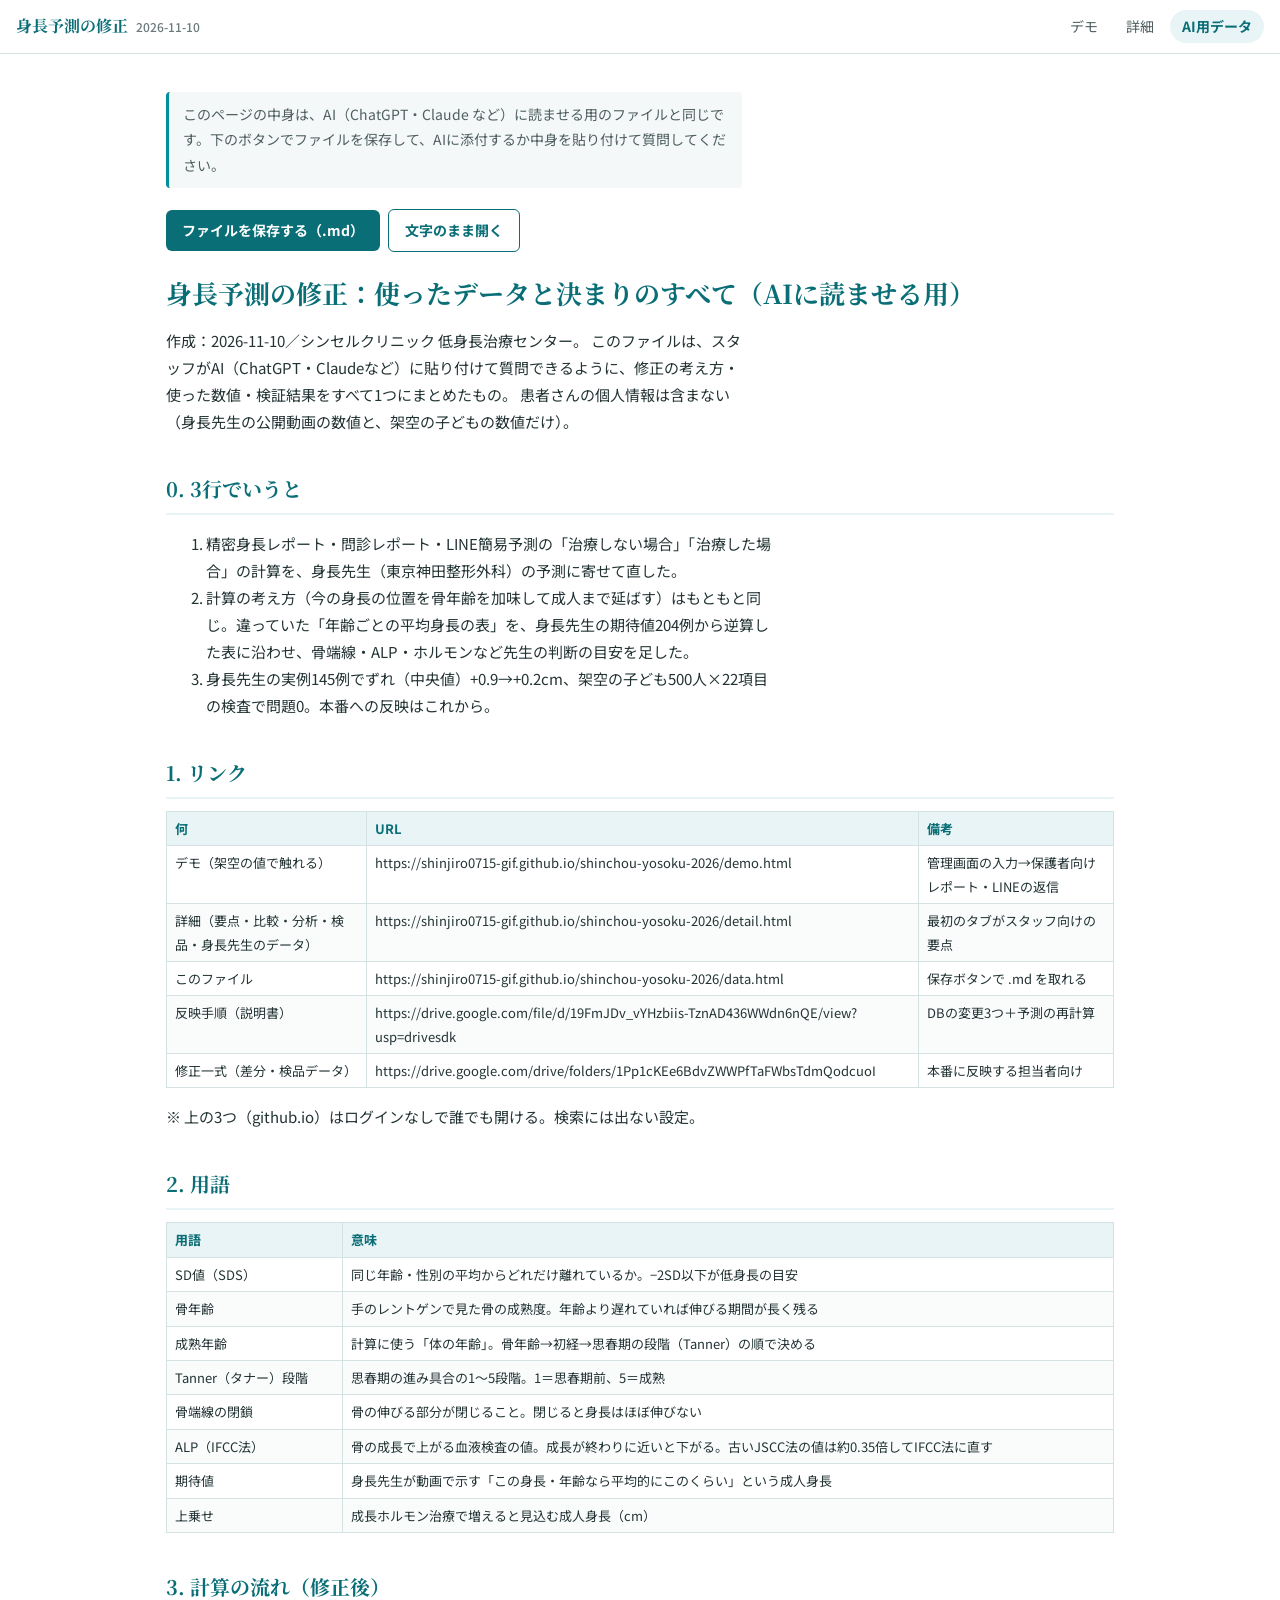
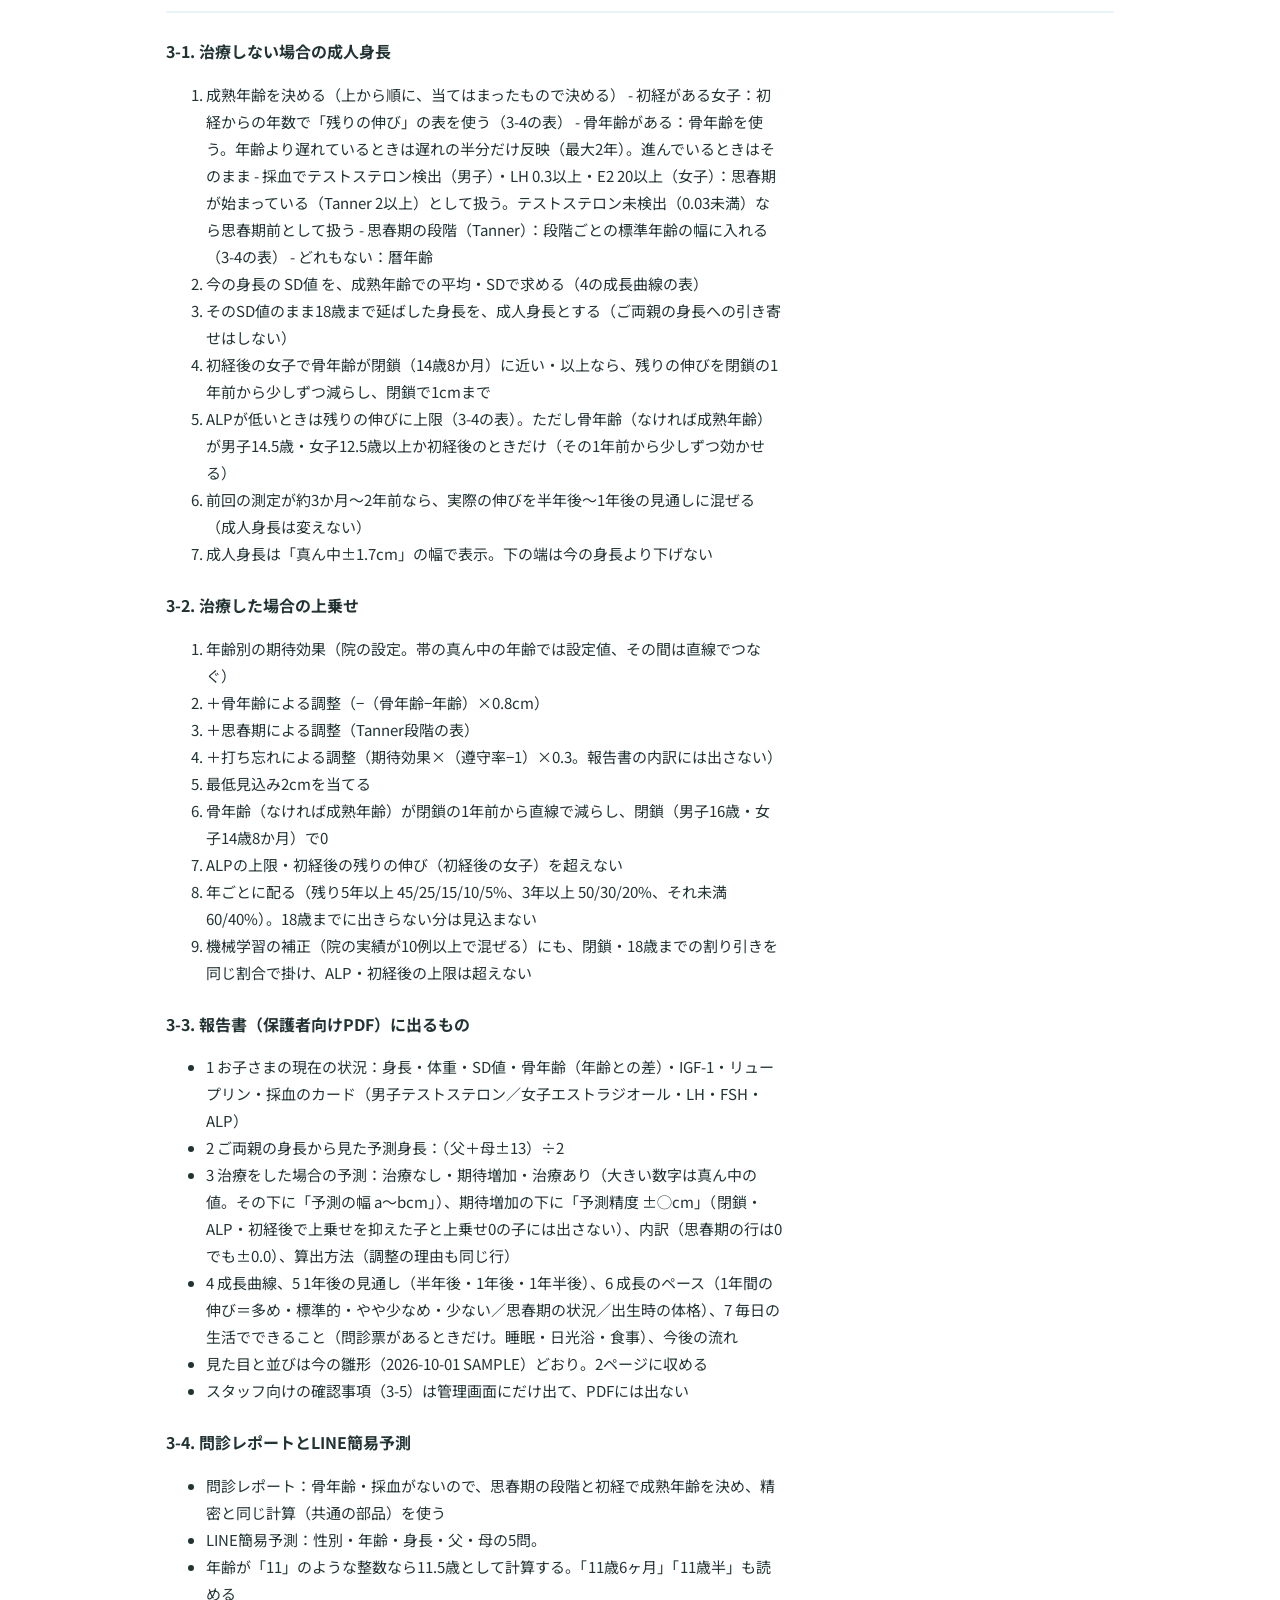
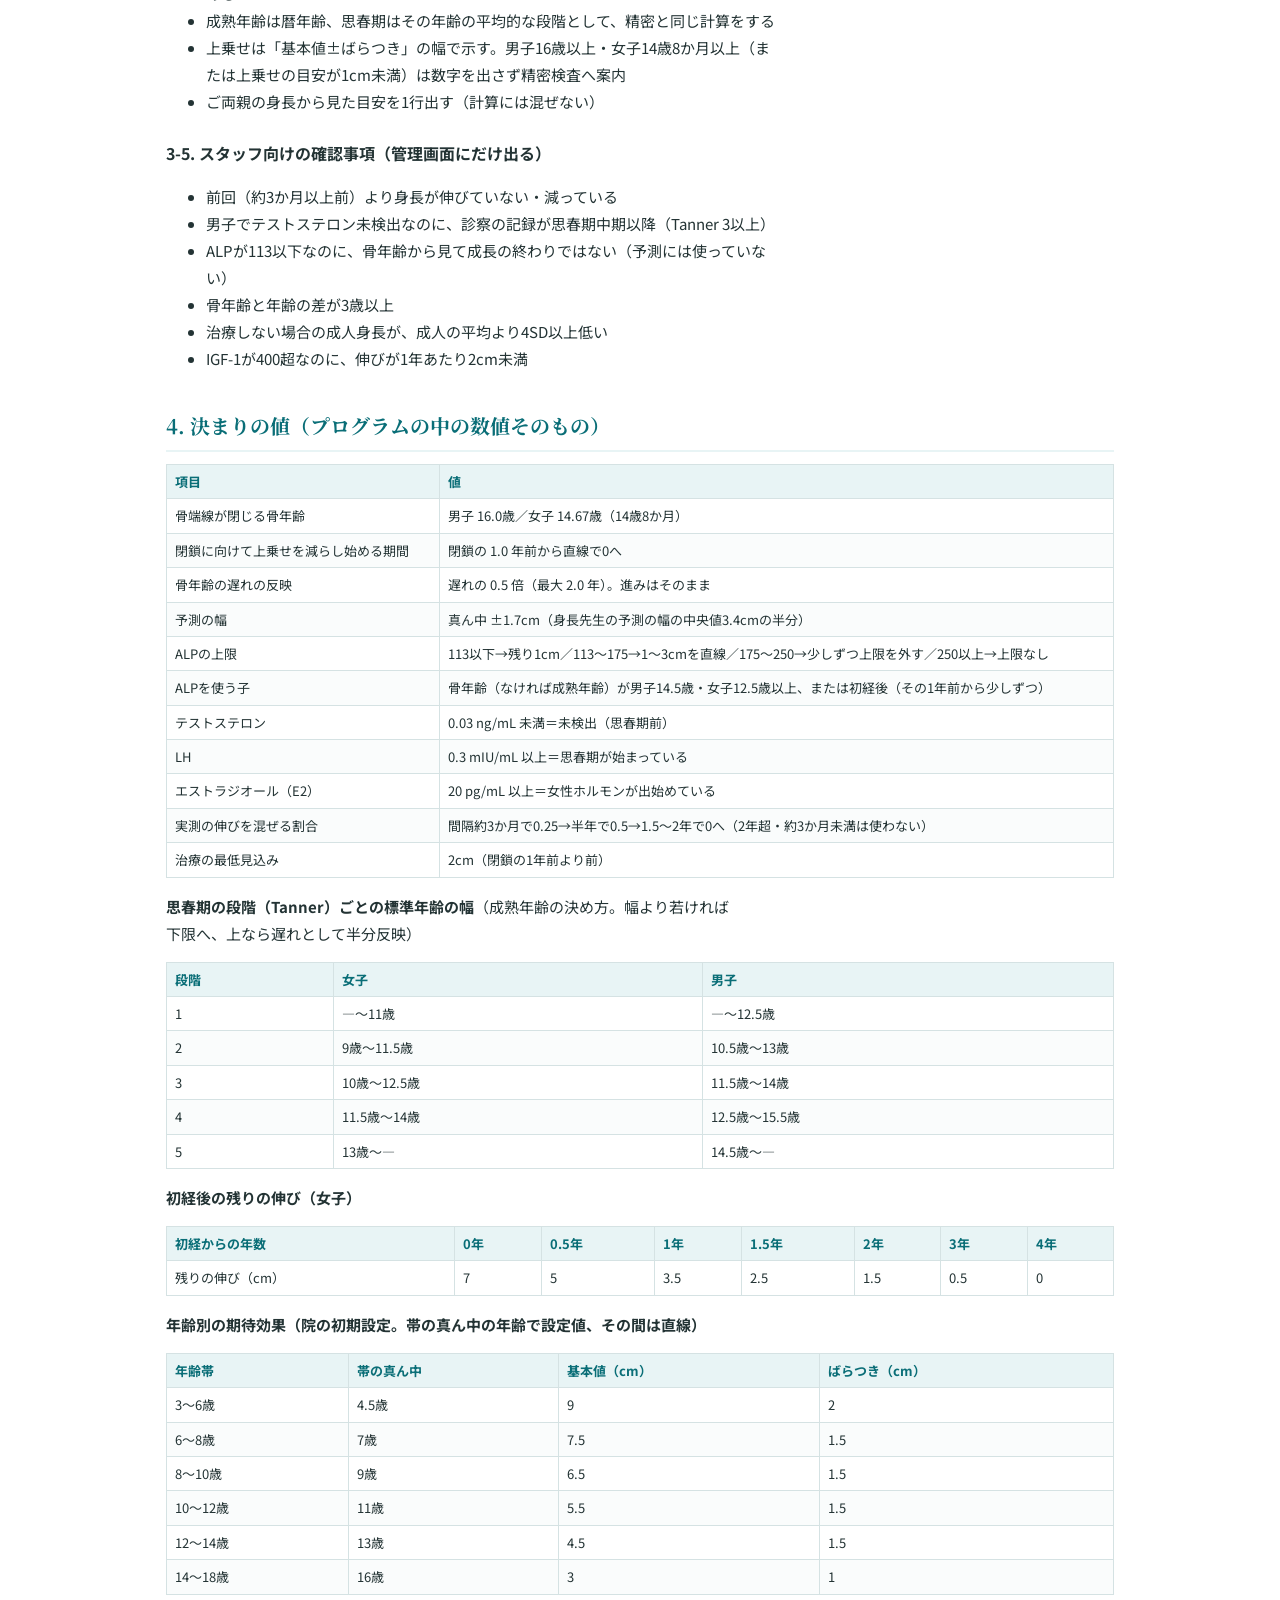
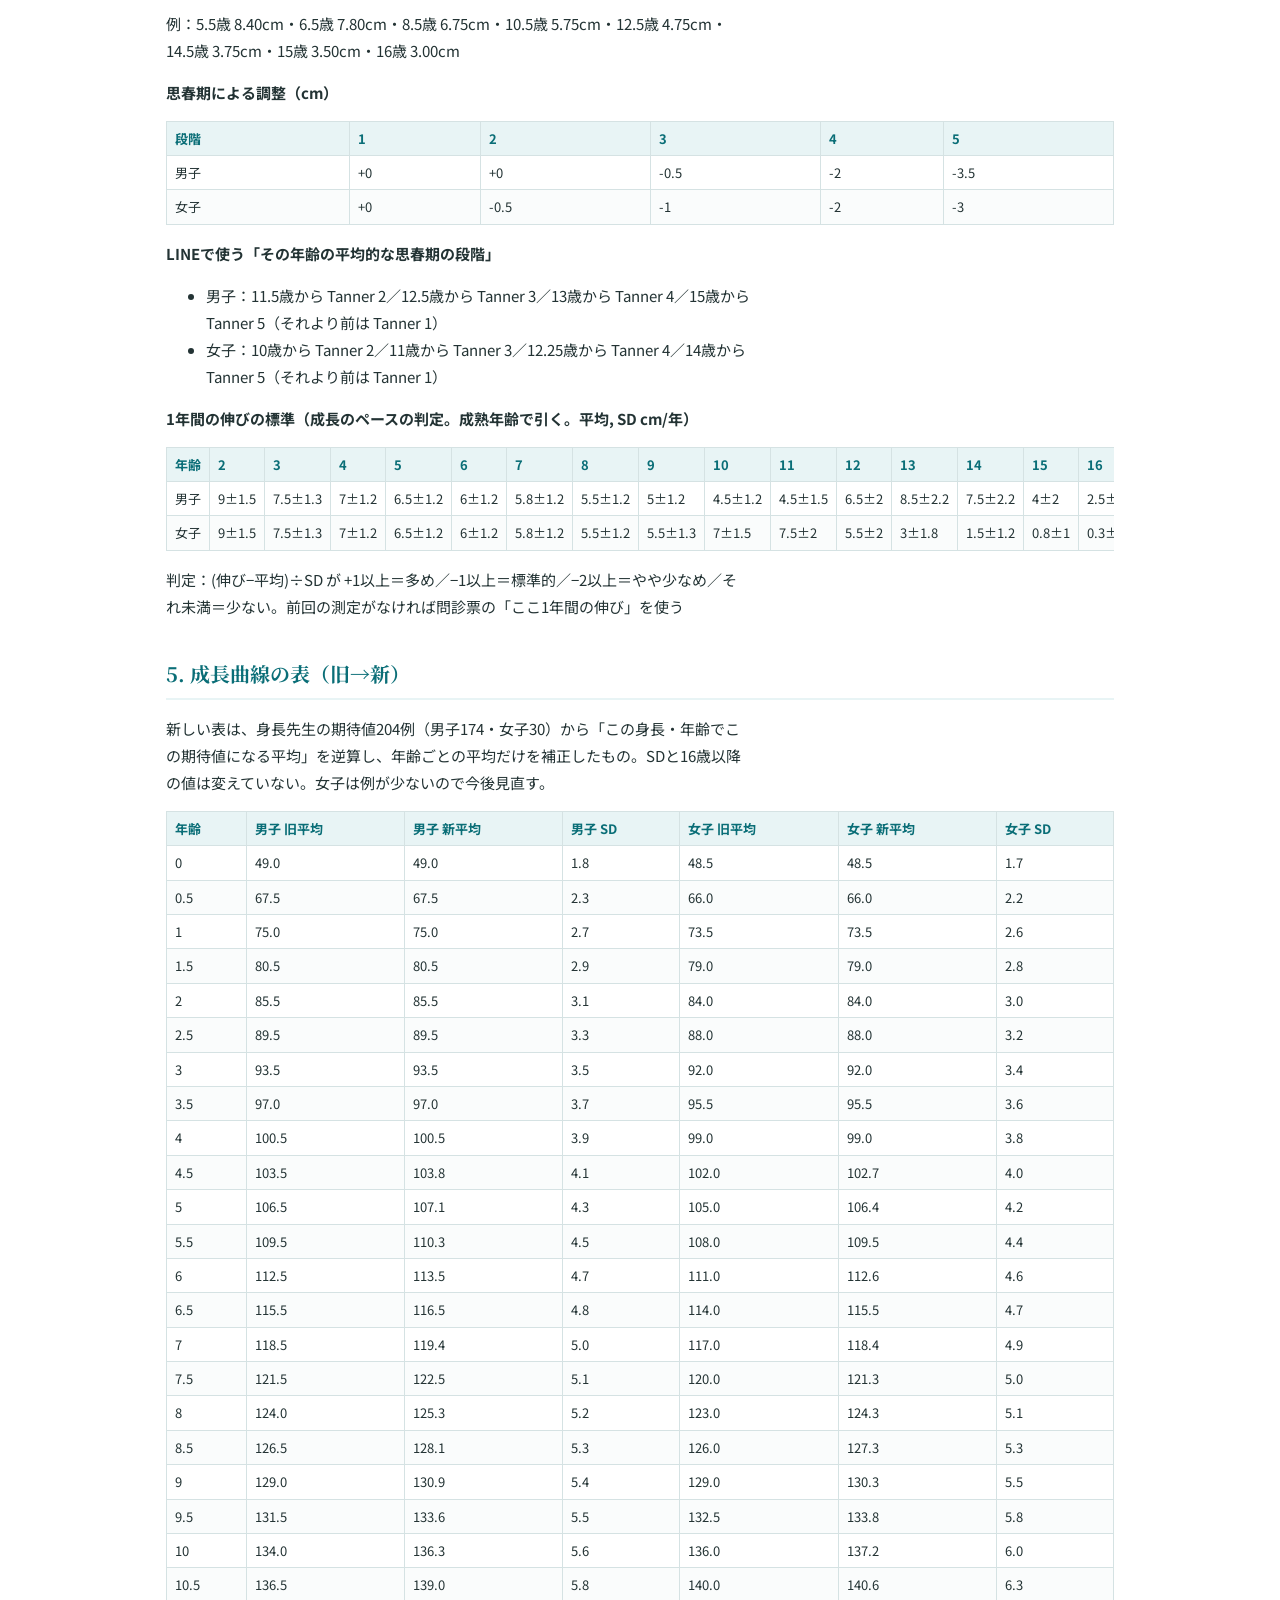
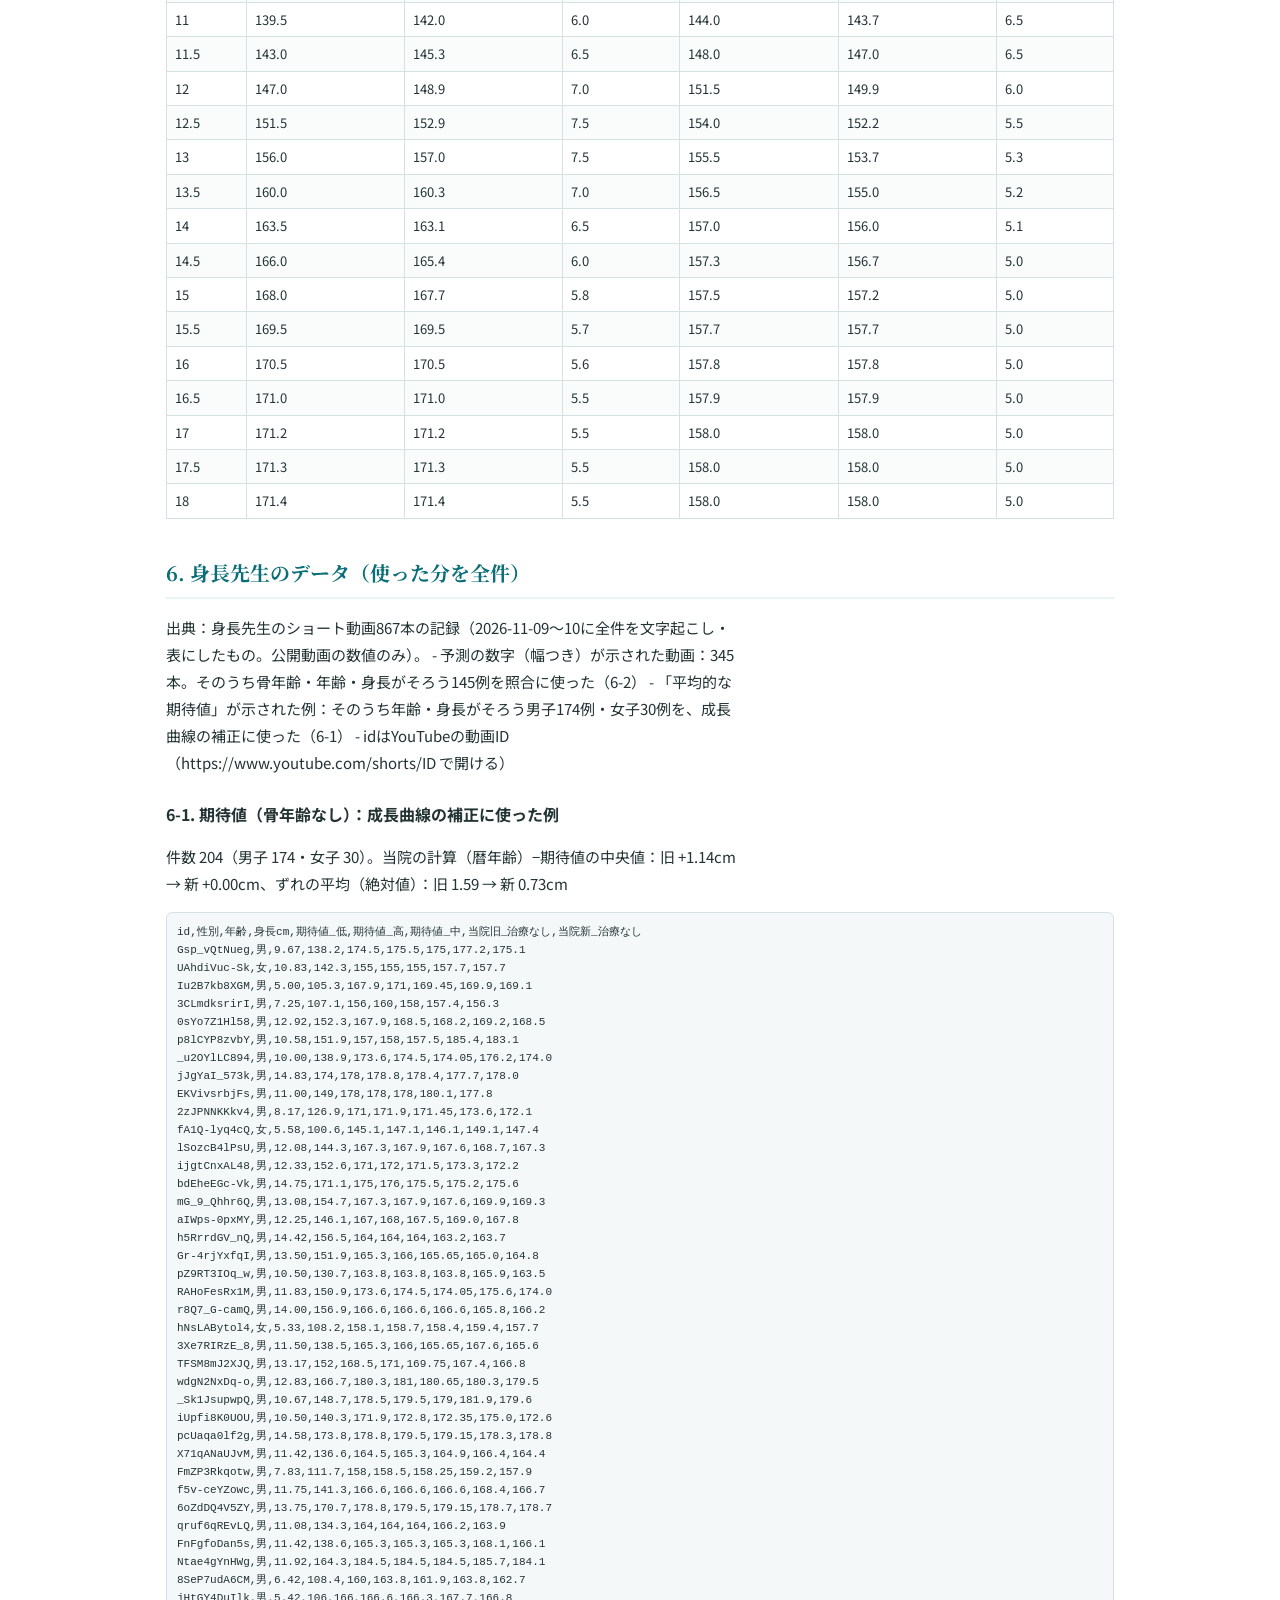
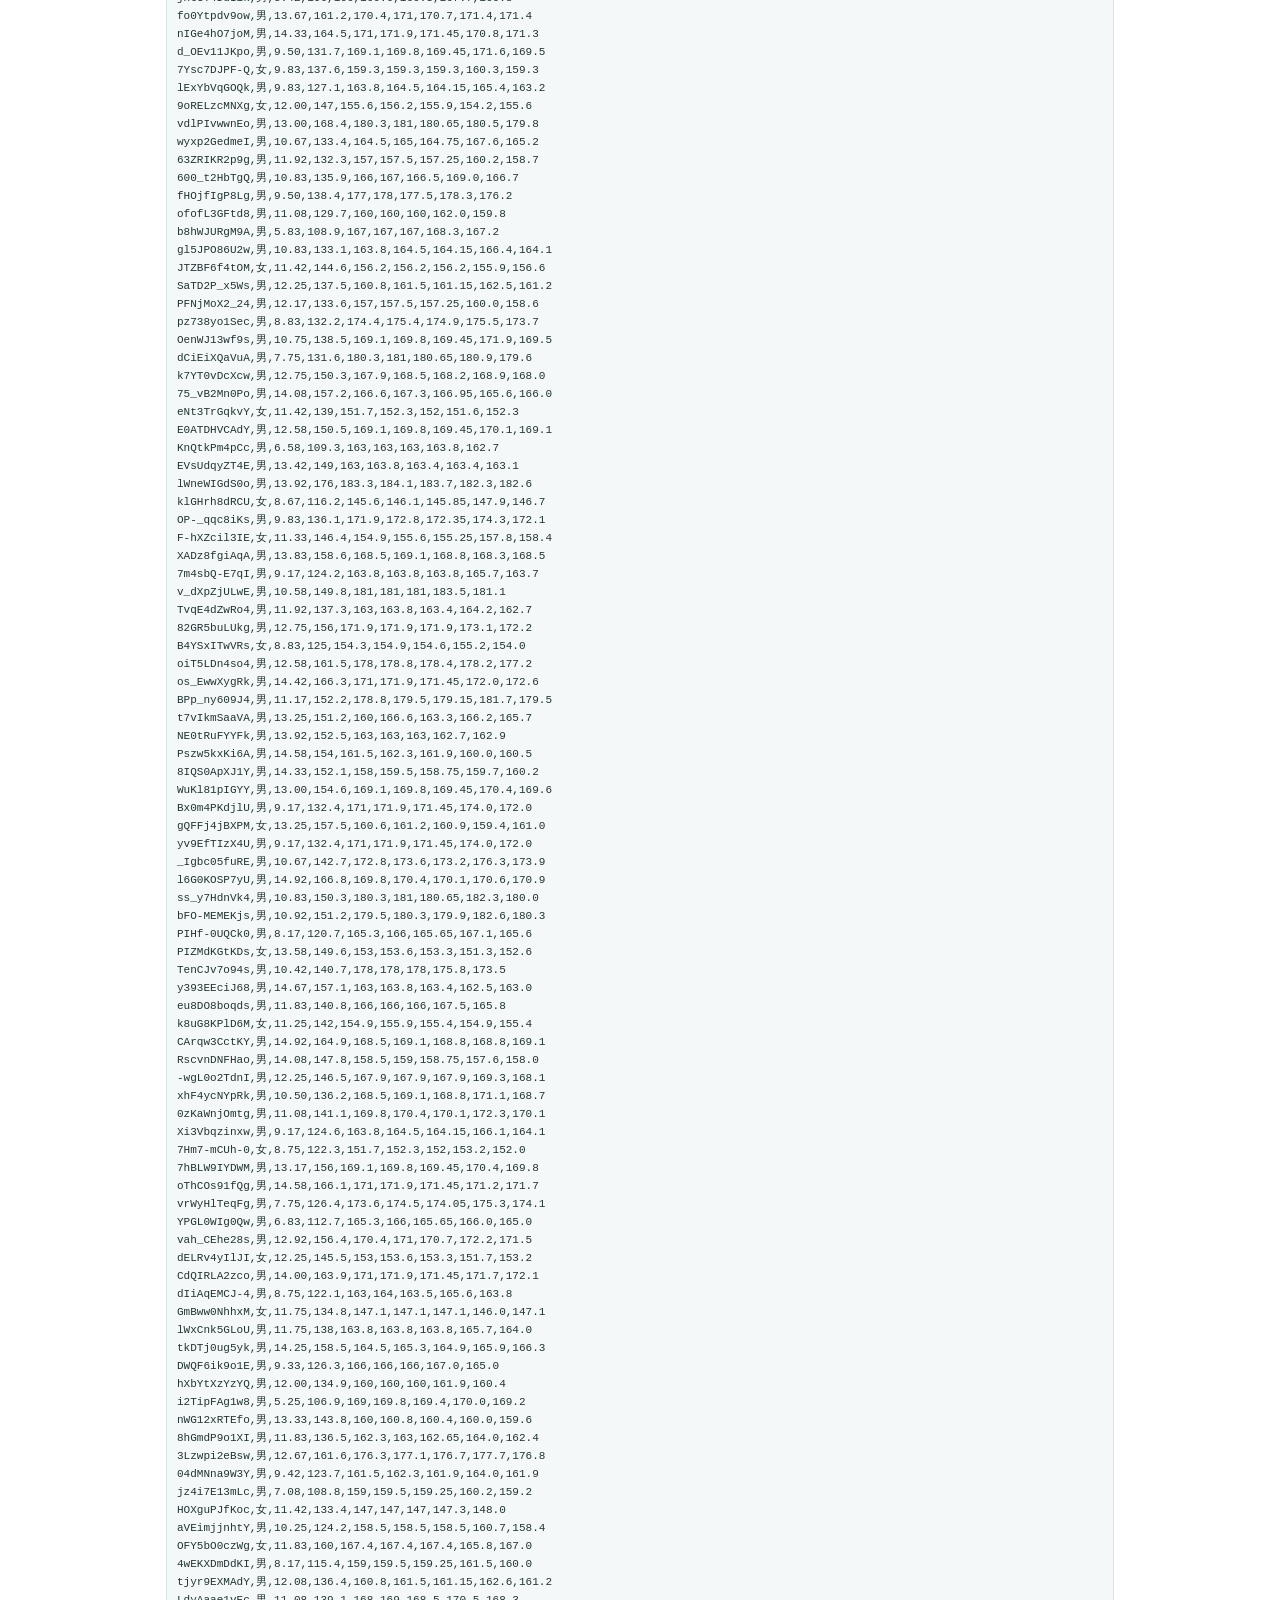
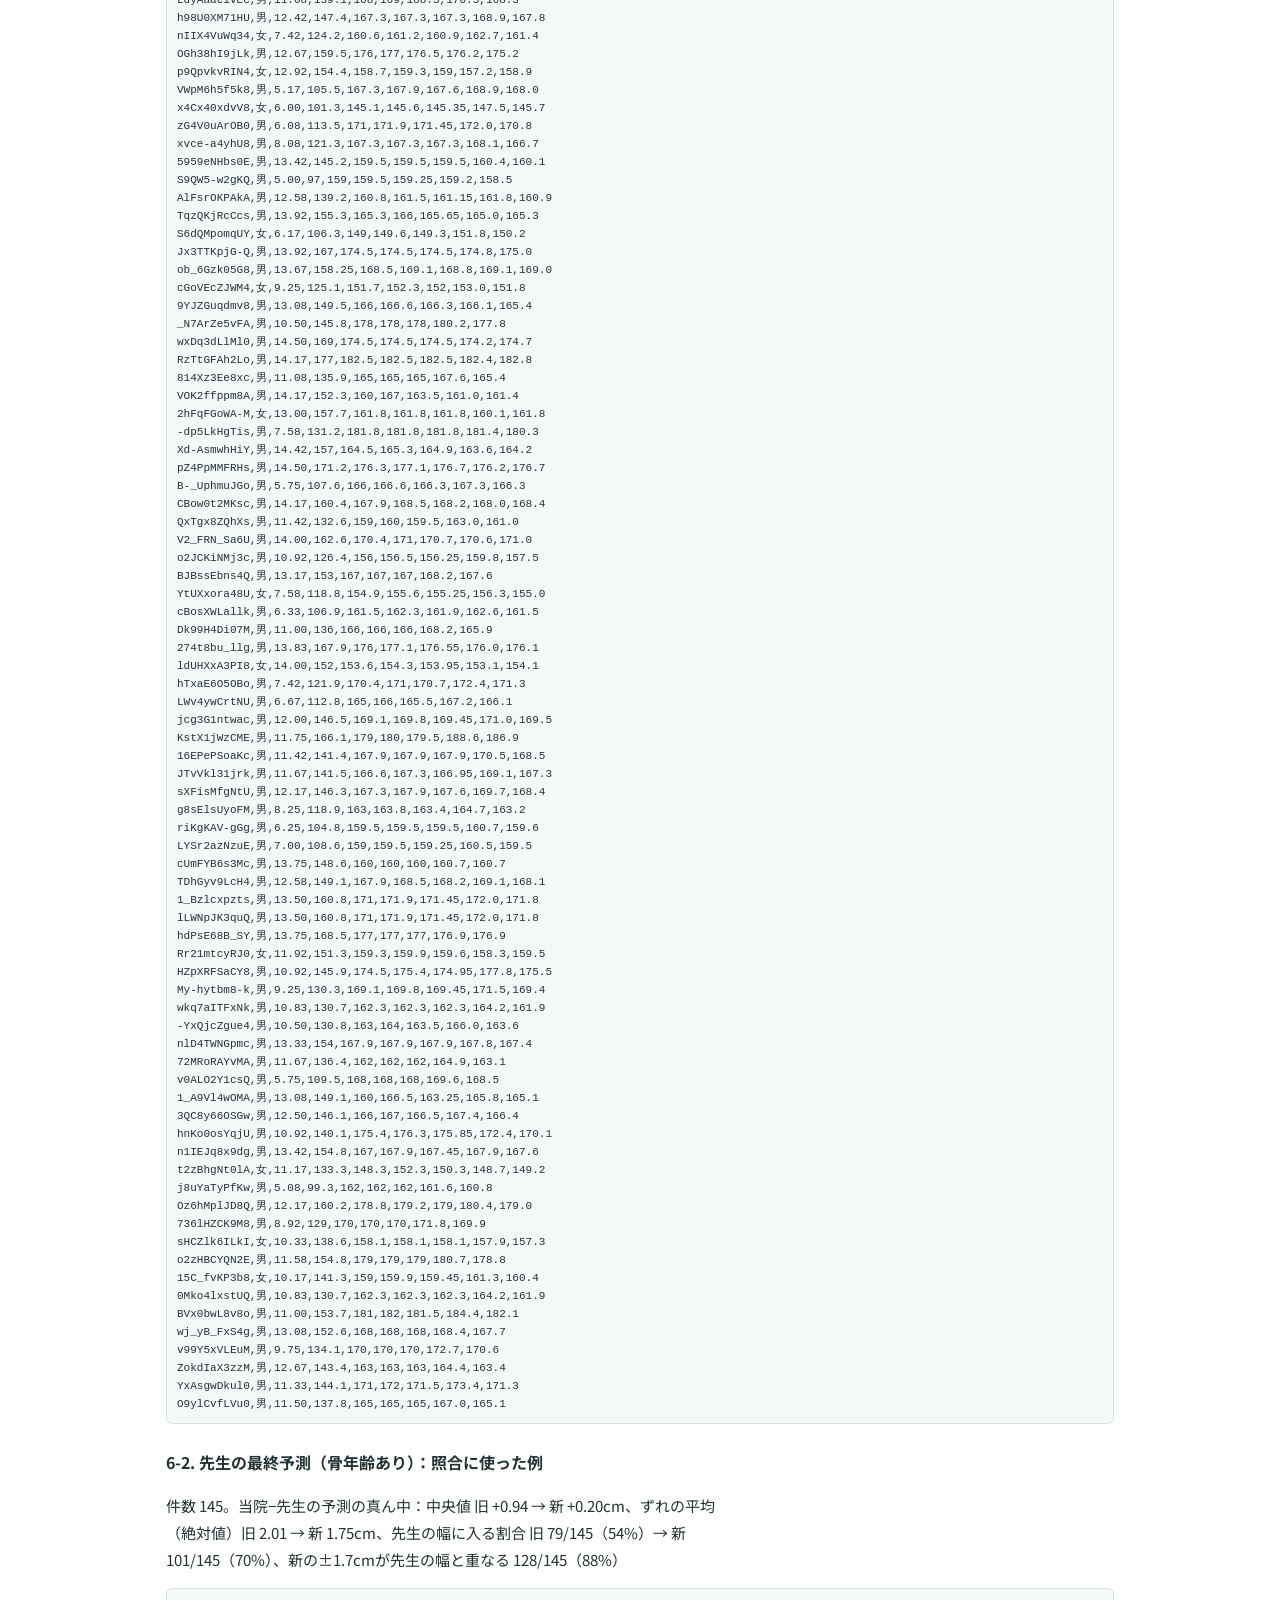
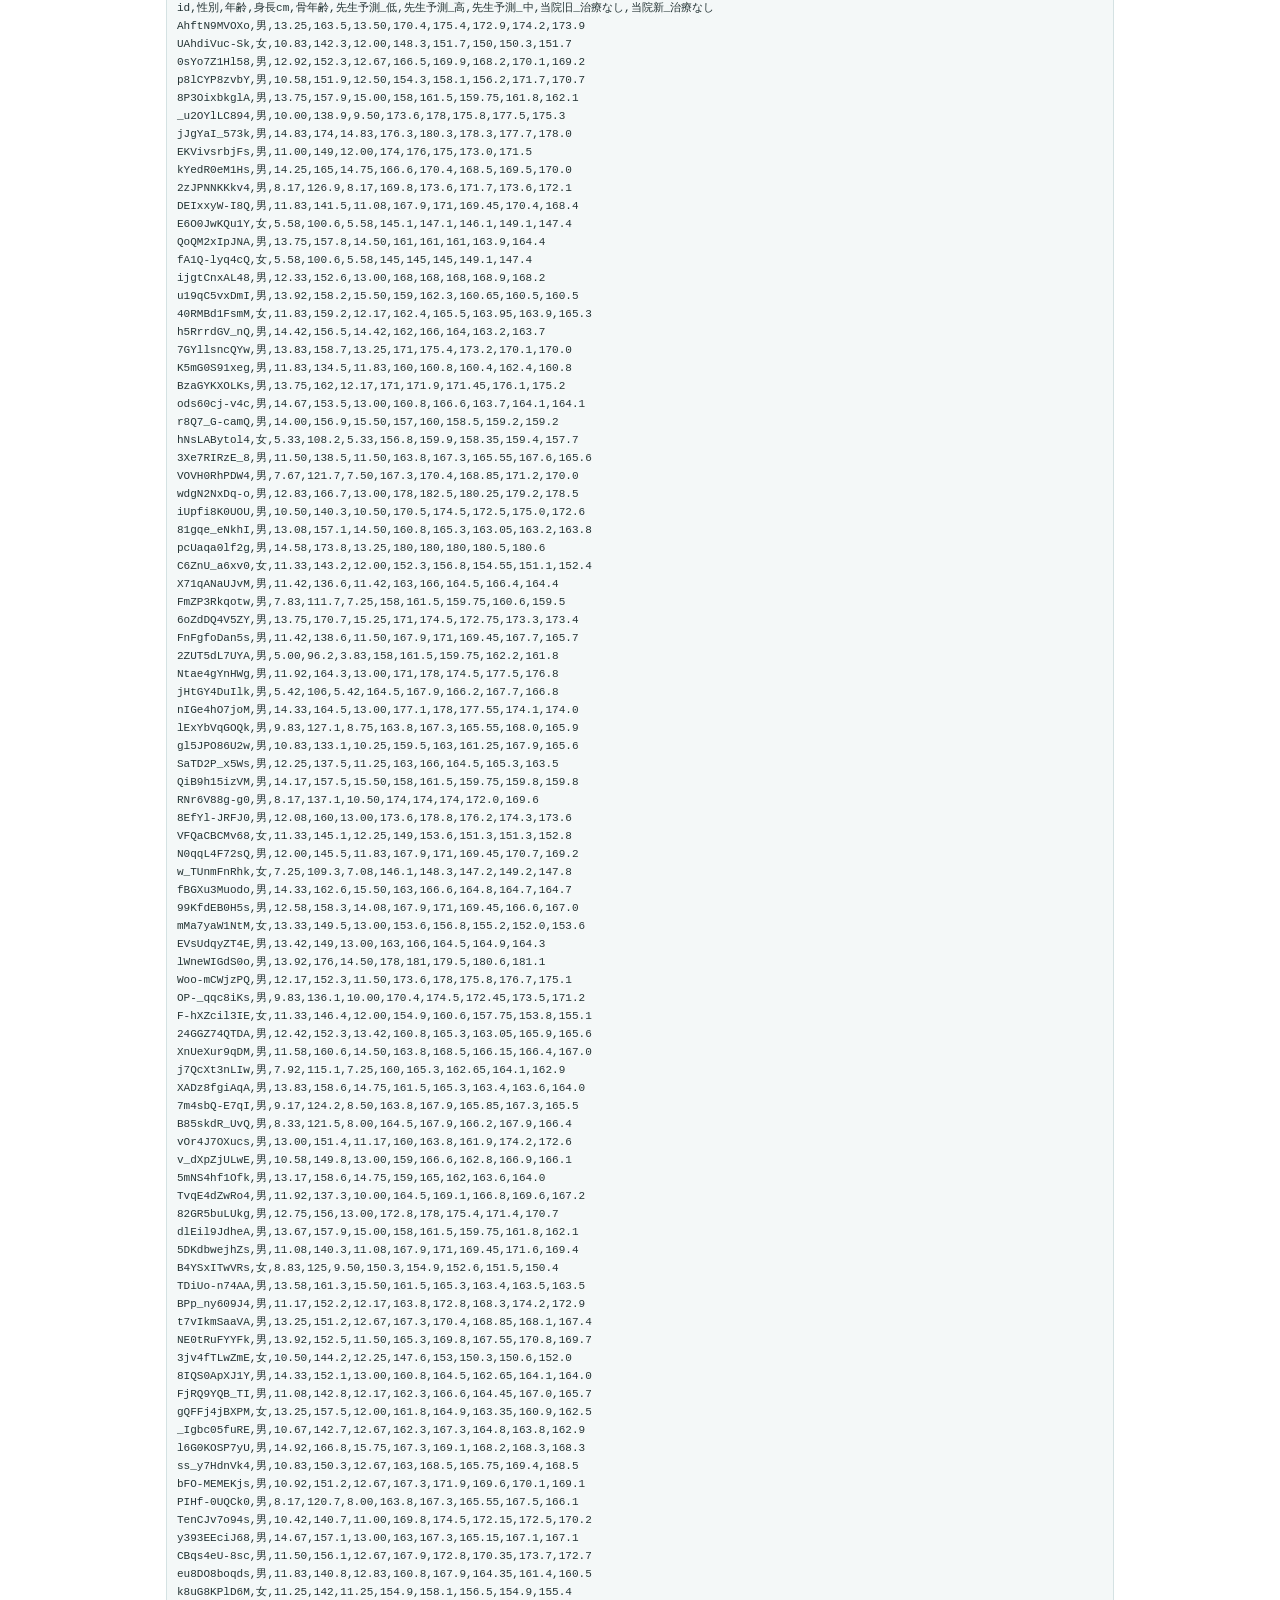
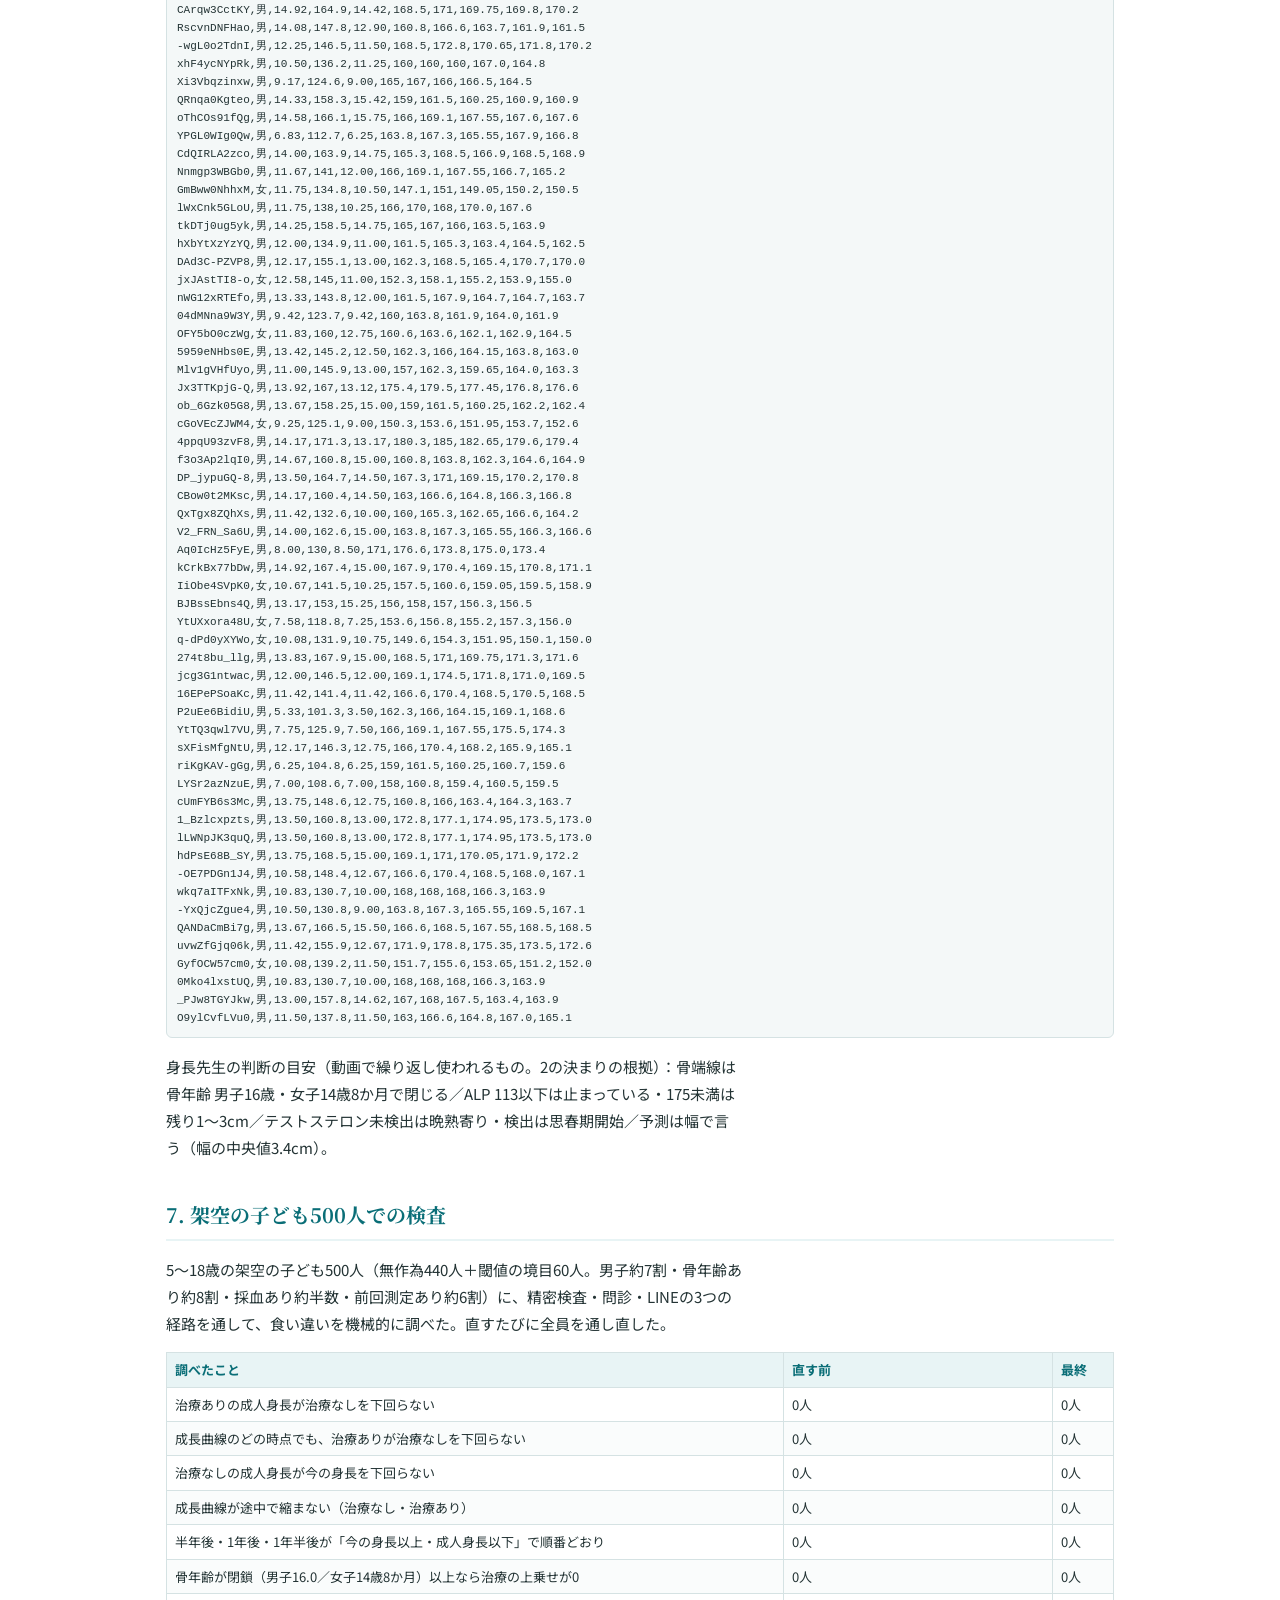
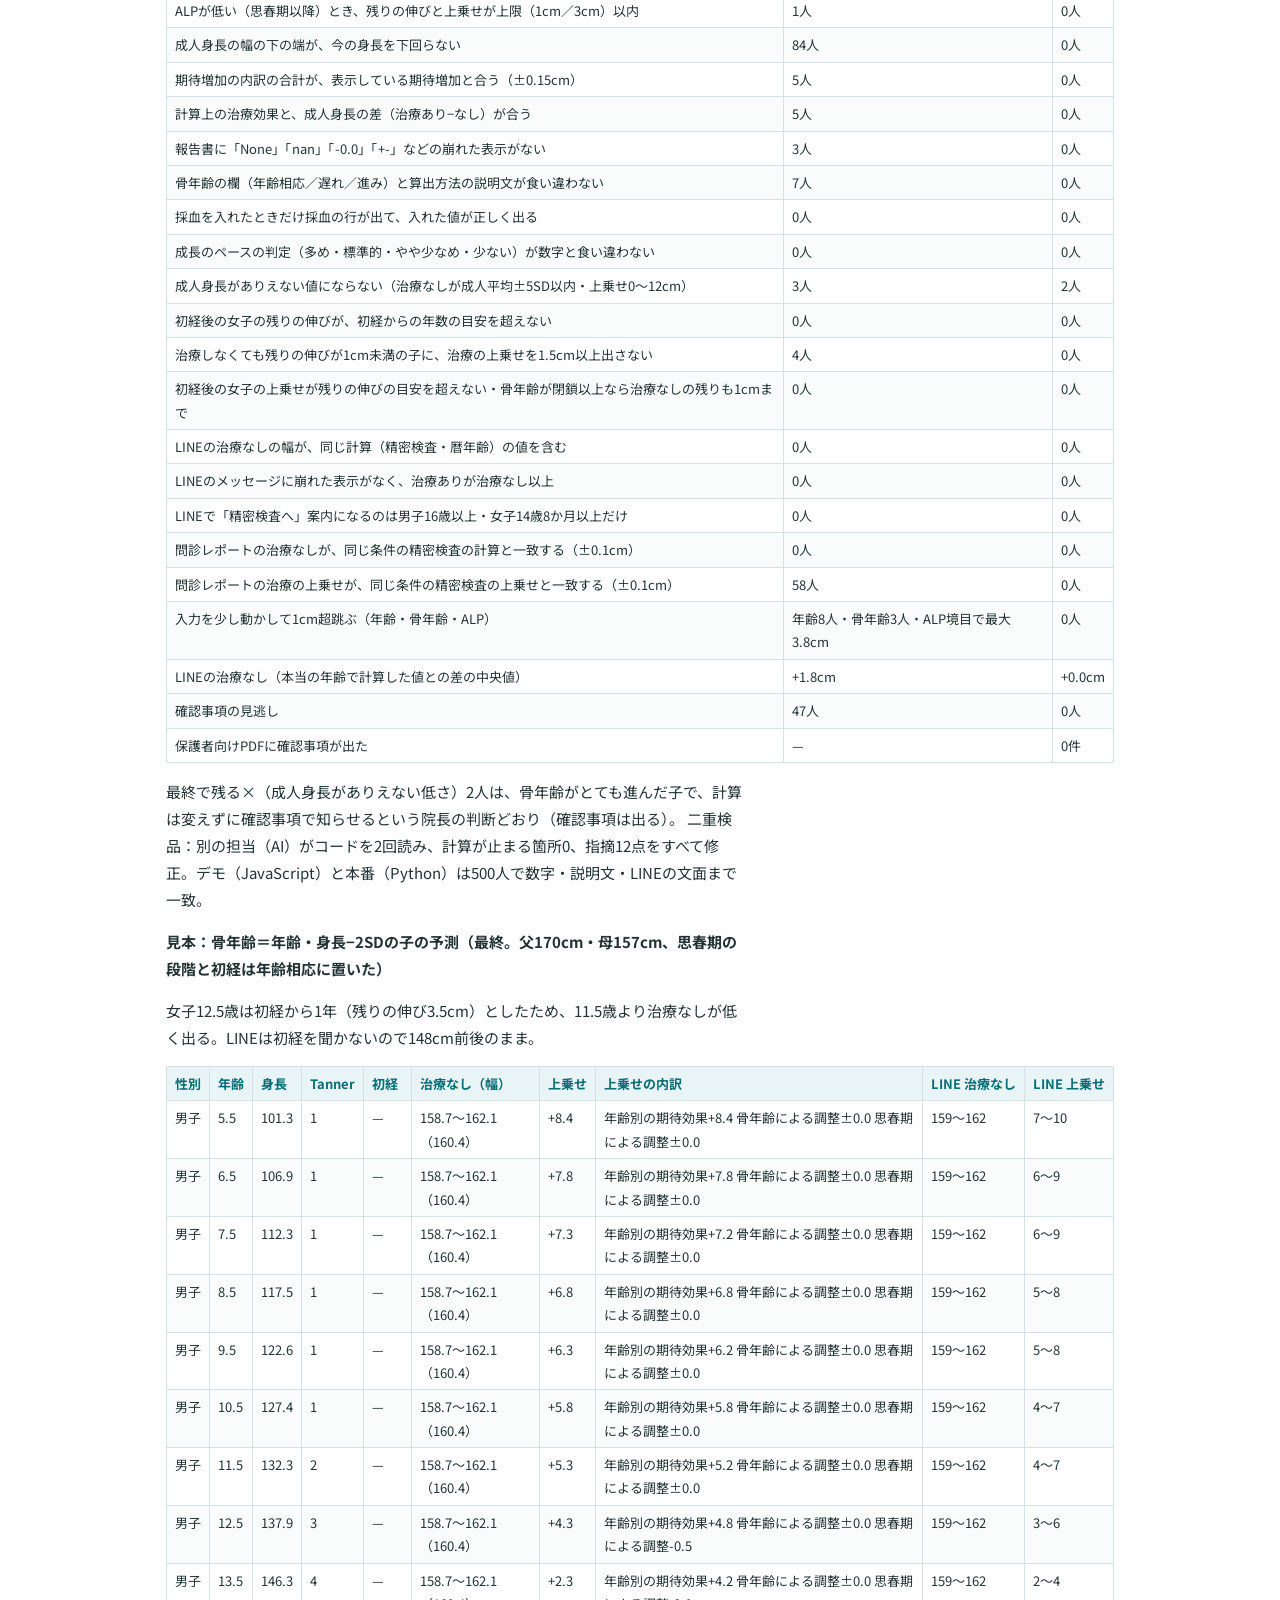
==== commit dc6911f3: "AI用データに報告書の雛形合わせを反映 Co-Authored-By: Claude Opus 5.5 <noreply@anthropic.com>" ====
--- a/data.html
+++ b/data.html
@@ -8,7 +8,7 @@
 <link rel="preconnect" href="https://fonts.googleapis.com">
 <link rel="preconnect" href="https://fonts.gstatic.com" crossorigin>
 <link rel="stylesheet" href="https://fonts.googleapis.com/css2?family=Noto+Sans+JP:wght@400;500;700&family=Noto+Serif+JP:wght@600;700&display=swap">
-<link rel="stylesheet" href="style.css">
+<link rel="stylesheet" href="style.css?v=2">
 </head>
 <body>
 <header class="topbar"><a class="brand" href="./">身長予測の修正<span>2026-11-10</span></a>
@@ -139,8 +139,9 @@
 <ul>
 <li>1 お子さまの現在の状況：身長・体重・SD値・骨年齢（年齢との差）・IGF-1・リュープリン・採血のカード（男子テストステロン／女子エストラジオール・LH・FSH・ALP）</li>
 <li>2 ご両親の身長から見た予測身長：（父＋母±13）÷2</li>
-<li>3 治療をした場合の予測：治療なし・期待増加・治療あり（幅）、内訳、算出方法、調整の説明</li>
-<li>4 成長曲線、5 1年後の見通し（半年後・1年後・1年半後）、6 成長のペース（速い・標準的・やや遅め・遅い）、7 毎日の生活（問診票があるときだけ）、今後の流れ</li>
+<li>3 治療をした場合の予測：治療なし・期待増加・治療あり（大きい数字は真ん中の値。その下に「予測の幅 a〜bcm」）、期待増加の下に「予測精度 ±◯cm」（閉鎖・ALP・初経後で上乗せを抑えた子と上乗せ0の子には出さない）、内訳（思春期の行は0でも±0.0）、算出方法（調整の理由も同じ行）</li>
+<li>4 成長曲線、5 1年後の見通し（半年後・1年後・1年半後）、6 成長のペース（1年間の伸び＝多め・標準的・やや少なめ・少ない／思春期の状況／出生時の体格）、7 毎日の生活でできること（問診票があるときだけ。睡眠・日光浴・食事）、今後の流れ</li>
+<li>見た目と並びは今の雛形（2026-10-01 SAMPLE）どおり。2ページに収める</li>
 <li>スタッフ向けの確認事項（3-5）は管理画面にだけ出て、PDFには出ない</li>
 </ul>
 <h3>3-4. 問診レポートとLINE簡易予測</h3>
@@ -433,7 +434,7 @@
 </tr>
 </tbody>
 </table></div>
-<p>判定：(伸び−平均)÷SD が +1以上＝速い／−1以上＝標準的／−2以上＝やや遅め／それ未満＝遅い</p>
+<p>判定：(伸び−平均)÷SD が +1以上＝多め／−1以上＝標準的／−2以上＝やや少なめ／それ未満＝少ない。前回の測定がなければ問診票の「ここ1年間の伸び」を使う</p>
 <h2>5. 成長曲線の表（旧→新）</h2>
 <p>新しい表は、身長先生の期待値204例（男子174・女子30）から「この身長・年齢でこの期待値になる平均」を逆算し、年齢ごとの平均だけを補正したもの。SDと16歳以降の値は変えていない。女子は例が少ないので今後見直す。</p>
 <div class="table-wrap"><table>
@@ -1224,7 +1225,7 @@
 <td>0人</td>
 </tr>
 <tr>
-<td>成長のペースの判定（速い・標準的・やや遅め・遅い）が数字と食い違わない</td>
+<td>成長のペースの判定（多め・標準的・やや少なめ・少ない）が数字と食い違わない</td>
 <td>0人</td>
 <td>0人</td>
 </tr>
@@ -1323,7 +1324,7 @@
 <td>—</td>
 <td>158.7〜162.1（160.4）</td>
 <td>+8.4</td>
-<td>年齢別の期待効果+8.4</td>
+<td>年齢別の期待効果+8.4 骨年齢による調整±0.0 思春期による調整±0.0</td>
 <td>159〜162</td>
 <td>7〜10</td>
 </tr>
@@ -1335,7 +1336,7 @@
 <td>—</td>
 <td>158.7〜162.1（160.4）</td>
 <td>+7.8</td>
-<td>年齢別の期待効果+7.8</td>
+<td>年齢別の期待効果+7.8 骨年齢による調整±0.0 思春期による調整±0.0</td>
 <td>159〜162</td>
 <td>6〜9</td>
 </tr>
@@ -1347,7 +1348,7 @@
 <td>—</td>
 <td>158.7〜162.1（160.4）</td>
 <td>+7.3</td>
-<td>年齢別の期待効果+7.2</td>
+<td>年齢別の期待効果+7.2 骨年齢による調整±0.0 思春期による調整±0.0</td>
 <td>159〜162</td>
 <td>6〜9</td>
 </tr>
@@ -1359,7 +1360,7 @@
 <td>—</td>
 <td>158.7〜162.1（160.4）</td>
 <td>+6.8</td>
-<td>年齢別の期待効果+6.8</td>
+<td>年齢別の期待効果+6.8 骨年齢による調整±0.0 思春期による調整±0.0</td>
 <td>159〜162</td>
 <td>5〜8</td>
 </tr>
@@ -1371,7 +1372,7 @@
 <td>—</td>
 <td>158.7〜162.1（160.4）</td>
 <td>+6.3</td>
-<td>年齢別の期待効果+6.2</td>
+<td>年齢別の期待効果+6.2 骨年齢による調整±0.0 思春期による調整±0.0</td>
 <td>159〜162</td>
 <td>5〜8</td>
 </tr>
@@ -1383,7 +1384,7 @@
 <td>—</td>
 <td>158.7〜162.1（160.4）</td>
 <td>+5.8</td>
-<td>年齢別の期待効果+5.8</td>
+<td>年齢別の期待効果+5.8 骨年齢による調整±0.0 思春期による調整±0.0</td>
 <td>159〜162</td>
 <td>4〜7</td>
 </tr>
@@ -1395,7 +1396,7 @@
 <td>—</td>
 <td>158.7〜162.1（160.4）</td>
 <td>+5.3</td>
-<td>年齢別の期待効果+5.2</td>
+<td>年齢別の期待効果+5.2 骨年齢による調整±0.0 思春期による調整±0.0</td>
 <td>159〜162</td>
 <td>4〜7</td>
 </tr>
@@ -1407,7 +1408,7 @@
 <td>—</td>
 <td>158.7〜162.1（160.4）</td>
 <td>+4.3</td>
-<td>年齢別の期待効果+4.8 思春期による調整-0.5</td>
+<td>年齢別の期待効果+4.8 骨年齢による調整±0.0 思春期による調整-0.5</td>
 <td>159〜162</td>
 <td>3〜6</td>
 </tr>
@@ -1419,7 +1420,7 @@
 <td>—</td>
 <td>158.7〜162.1（160.4）</td>
 <td>+2.3</td>
-<td>年齢別の期待効果+4.2 思春期による調整-2.0</td>
+<td>年齢別の期待効果+4.2 骨年齢による調整±0.0 思春期による調整-2.0</td>
 <td>159〜162</td>
 <td>2〜4</td>
 </tr>
@@ -1431,7 +1432,7 @@
 <td>—</td>
 <td>158.7〜162.1（160.4）</td>
 <td>+2.0</td>
-<td>年齢別の期待効果+3.8 思春期による調整-2.0 最低見込み（2cm）への調整+0.2</td>
+<td>年齢別の期待効果+3.8 骨年齢による調整±0.0 思春期による調整-2.0 最低見込み（2cm）への調整+0.2</td>
 <td>159〜162</td>
 <td>2〜3</td>
 </tr>
@@ -1443,7 +1444,7 @@
 <td>—</td>
 <td>158.7〜162.1（160.4）</td>
 <td>+1.0</td>
-<td>年齢別の期待効果+3.2 思春期による調整-3.5 成長の残り期間による調整+1.2</td>
+<td>年齢別の期待効果+3.2 骨年齢による調整±0.0 思春期による調整-3.5 成長の残り期間による調整+1.2</td>
 <td>159〜162</td>
 <td>1〜1</td>
 </tr>
@@ -1455,7 +1456,7 @@
 <td>—</td>
 <td>160.0〜162.1（160.4）</td>
 <td>+0.0</td>
-<td>年齢別の期待効果+3.0 思春期による調整-3.5 成長の残り期間による調整+0.5</td>
+<td>年齢別の期待効果+3.0 骨年齢による調整±0.0 思春期による調整-3.5 成長の残り期間による調整+0.5</td>
 <td>160〜162</td>
 <td>精密検査へ</td>
 </tr>
@@ -1467,7 +1468,7 @@
 <td>—</td>
 <td>160.3〜162.1（160.4）</td>
 <td>+0.0</td>
-<td>年齢別の期待効果+3.0 思春期による調整-3.5 成長の残り期間による調整+0.5</td>
+<td>年齢別の期待効果+3.0 骨年齢による調整±0.0 思春期による調整-3.5 成長の残り期間による調整+0.5</td>
 <td>160〜162</td>
 <td>精密検査へ</td>
 </tr>
@@ -1479,7 +1480,7 @@
 <td>—</td>
 <td>160.4〜162.1（160.4）</td>
 <td>+0.0</td>
-<td>年齢別の期待効果+3.0 思春期による調整-3.5 成長の残り期間による調整+0.5</td>
+<td>年齢別の期待効果+3.0 骨年齢による調整±0.0 思春期による調整-3.5 成長の残り期間による調整+0.5</td>
 <td>160〜162</td>
 <td>精密検査へ</td>
 </tr>
@@ -1491,7 +1492,7 @@
 <td>—</td>
 <td>146.3〜149.7（148.0）</td>
 <td>+8.4</td>
-<td>年齢別の期待効果+8.4</td>
+<td>年齢別の期待効果+8.4 骨年齢による調整±0.0 思春期による調整±0.0</td>
 <td>146〜150</td>
 <td>7〜10</td>
 </tr>
@@ -1503,7 +1504,7 @@
 <td>—</td>
 <td>146.3〜149.7（148.0）</td>
 <td>+7.8</td>
-<td>年齢別の期待効果+7.8</td>
+<td>年齢別の期待効果+7.8 骨年齢による調整±0.0 思春期による調整±0.0</td>
 <td>146〜150</td>
 <td>6〜9</td>
 </tr>
@@ -1515,7 +1516,7 @@
 <td>—</td>
 <td>146.3〜149.7（148.0）</td>
 <td>+7.2</td>
-<td>年齢別の期待効果+7.2</td>
+<td>年齢別の期待効果+7.2 骨年齢による調整±0.0 思春期による調整±0.0</td>
 <td>146〜150</td>
 <td>6〜9</td>
 </tr>
@@ -1527,7 +1528,7 @@
 <td>—</td>
 <td>146.3〜149.7（148.0）</td>
 <td>+6.8</td>
-<td>年齢別の期待効果+6.8</td>
+<td>年齢別の期待効果+6.8 骨年齢による調整±0.0 思春期による調整±0.0</td>
 <td>146〜150</td>
 <td>5〜8</td>
 </tr>
@@ -1539,7 +1540,7 @@
 <td>—</td>
 <td>146.3〜149.7（148.0）</td>
 <td>+5.8</td>
-<td>年齢別の期待効果+6.2 思春期による調整-0.5</td>
+<td>年齢別の期待効果+6.2 骨年齢による調整±0.0 思春期による調整-0.5</td>
 <td>146〜150</td>
 <td>5〜8</td>
 </tr>
@@ -1551,7 +1552,7 @@
 <td>—</td>
 <td>146.3〜149.7（148.0）</td>
 <td>+4.8</td>
-<td>年齢別の期待効果+5.8 思春期による調整-1.0</td>
+<td>年齢別の期待効果+5.8 骨年齢による調整±0.0 思春期による調整-1.0</td>
 <td>146〜150</td>
 <td>4〜7</td>
 </tr>
@@ -1563,7 +1564,7 @@
 <td>—</td>
 <td>146.3〜149.7（148.0）</td>
 <td>+4.2</td>
-<td>年齢別の期待効果+5.2 思春期による調整-1.0</td>
+<td>年齢別の期待効果+5.2 骨年齢による調整±0.0 思春期による調整-1.0</td>
 <td>146〜150</td>
 <td>3〜6</td>
 </tr>
@@ -1575,7 +1576,7 @@
 <td>11.5歳</td>
 <td>143.0〜146.4（144.7）</td>
 <td>+2.7</td>
-<td>年齢別の期待効果+4.8 思春期による調整-2.0</td>
+<td>年齢別の期待効果+4.8 骨年齢による調整±0.0 思春期による調整-2.0</td>
 <td>146〜150</td>
 <td>2〜4</td>
 </tr>
@@ -1587,7 +1588,7 @@
 <td>12.5歳</td>
 <td>146.4〜149.8（148.1）</td>
 <td>+2.0</td>
-<td>年齢別の期待効果+4.2 思春期による調整-3.0 最低見込み（2cm）への調整+0.8</td>
+<td>年齢別の期待効果+4.2 骨年齢による調整±0.0 思春期による調整-3.0 最低見込み（2cm）への調整+0.8</td>
 <td>146〜150</td>
 <td>2〜4</td>
 </tr>
@@ -1599,7 +1600,7 @@
 <td>13.5歳</td>
 <td>146.7〜149.8（148.1）</td>
 <td>+0.3</td>
-<td>年齢別の期待効果+3.8 思春期による調整-3.0 成長の残り期間による調整-0.4</td>
+<td>年齢別の期待効果+3.8 骨年齢による調整±0.0 思春期による調整-3.0 成長の残り期間による調整-0.4</td>
 <td>147〜150</td>
 <td>精密検査へ</td>
 </tr>
@@ -1611,7 +1612,7 @@
 <td>14.5歳</td>
 <td>147.7〜150.4（148.7）</td>
 <td>+0.0</td>
-<td>年齢別の期待効果+3.2 思春期による調整-3.0 成長の残り期間による調整-0.2</td>
+<td>年齢別の期待効果+3.2 骨年齢による調整±0.0 思春期による調整-3.0 成長の残り期間による調整-0.2</td>
 <td>148〜150</td>
 <td>精密検査へ</td>
 </tr>
@@ -1623,7 +1624,7 @@
 <td>15.5歳</td>
 <td>147.9〜150.6（148.9）</td>
 <td>+0.0</td>
-<td>年齢別の期待効果+3.0 思春期による調整-3.0</td>
+<td>年齢別の期待効果+3.0 骨年齢による調整±0.0 思春期による調整-3.0</td>
 <td>148〜150</td>
 <td>精密検査へ</td>
 </tr>
@@ -1635,7 +1636,7 @@
 <td>16.5歳</td>
 <td>148.0〜150.7（149.0）</td>
 <td>+0.0</td>
-<td>年齢別の期待効果+3.0 思春期による調整-3.0</td>
+<td>年齢別の期待効果+3.0 骨年齢による調整±0.0 思春期による調整-3.0</td>
 <td>148〜150</td>
 <td>精密検査へ</td>
 </tr>
@@ -1647,7 +1648,7 @@
 <td>17.0歳</td>
 <td>148.0〜149.7（148.0）</td>
 <td>+0.0</td>
-<td>年齢別の期待効果+3.0 思春期による調整-3.0</td>
+<td>年齢別の期待効果+3.0 骨年齢による調整±0.0 思春期による調整-3.0</td>
 <td>148〜150</td>
 <td>精密検査へ</td>
 </tr>
--- a/style.css
+++ b/style.css
@@ -6,7 +6,7 @@
 }
 * { box-sizing: border-box; }
 html { -webkit-text-size-adjust: 100%; }
-body { margin: 0; background: var(--bg); color: var(--text); font: 15px/1.8 "Noto Sans JP", system-ui, sans-serif; }
+body { margin: 0; background: var(--bg); color: var(--text); font: 15px/1.8 "Noto Sans JP", system-ui, sans-serif; overflow-wrap: anywhere; }
 a { color: var(--dark); }
 .topbar { position: sticky; top: 0; z-index: 10; display: flex; align-items: center; justify-content: space-between; gap: 12px; flex-wrap: wrap;
   padding: 10px 16px; background: #fff; border-bottom: 1px solid var(--line); }
@@ -21,7 +21,7 @@
 h3 { font-size: 16px; margin: 24px 0 8px; color: var(--text); }
 p, li { max-width: 72ch; }
 .lead { color: var(--sub); font-size: 15px; }
-.cards { display: grid; grid-template-columns: repeat(auto-fit, minmax(240px, 1fr)); gap: 14px; margin: 24px 0; }
+.cards { display: grid; grid-template-columns: repeat(auto-fit, minmax(min(240px, 100%), 1fr)); gap: 14px; margin: 24px 0; }
 .card { display: block; border: 1px solid var(--line); border-radius: 10px; padding: 18px; text-decoration: none; color: var(--text); background: #fff; }
 .card:hover { border-color: var(--accent); background: var(--pale); }
 .card b { display: block; font-family: "Noto Serif JP", serif; color: var(--dark); font-size: 18px; margin-bottom: 4px; }
@@ -30,7 +30,8 @@
 .table-wrap { overflow-x: auto; margin: 12px 0; -webkit-overflow-scrolling: touch; }
 table { border-collapse: collapse; font-size: 13px; min-width: 100%; }
 th, td { border: 1px solid var(--line); padding: 5px 8px; vertical-align: top; text-align: left; }
-th { background: var(--tint); color: var(--dark); white-space: nowrap; }
+th { background: var(--tint); color: var(--dark); white-space: nowrap; overflow-wrap: normal; }
+td { overflow-wrap: normal; word-break: normal; }
 tr:nth-child(even) td { background: #fafcfc; }
 pre { background: var(--pale); border: 1px solid var(--line); border-radius: 6px; padding: 10px; overflow-x: auto; font-size: 12px; line-height: 1.5; }
 code { font-size: 0.92em; }
@@ -45,7 +46,7 @@
 .dl { display: inline-block; margin: 6px 8px 6px 0; padding: 8px 16px; border-radius: 6px; background: var(--dark); color: #fff; text-decoration: none; font-weight: 700; font-size: 14px; }
 .dl.ghost { background: #fff; color: var(--dark); border: 1px solid var(--dark); }
 @media (max-width: 760px) {
-  .layout { grid-template-columns: 1fr; gap: 12px; }
+  .layout { grid-template-columns: minmax(0, 1fr); gap: 12px; }
   .side { position: static; flex-direction: row; flex-wrap: wrap; gap: 4px; }
   .side a { border: 1px solid var(--line); font-size: 13px; padding: 4px 10px; }
   h1 { font-size: 22px; }
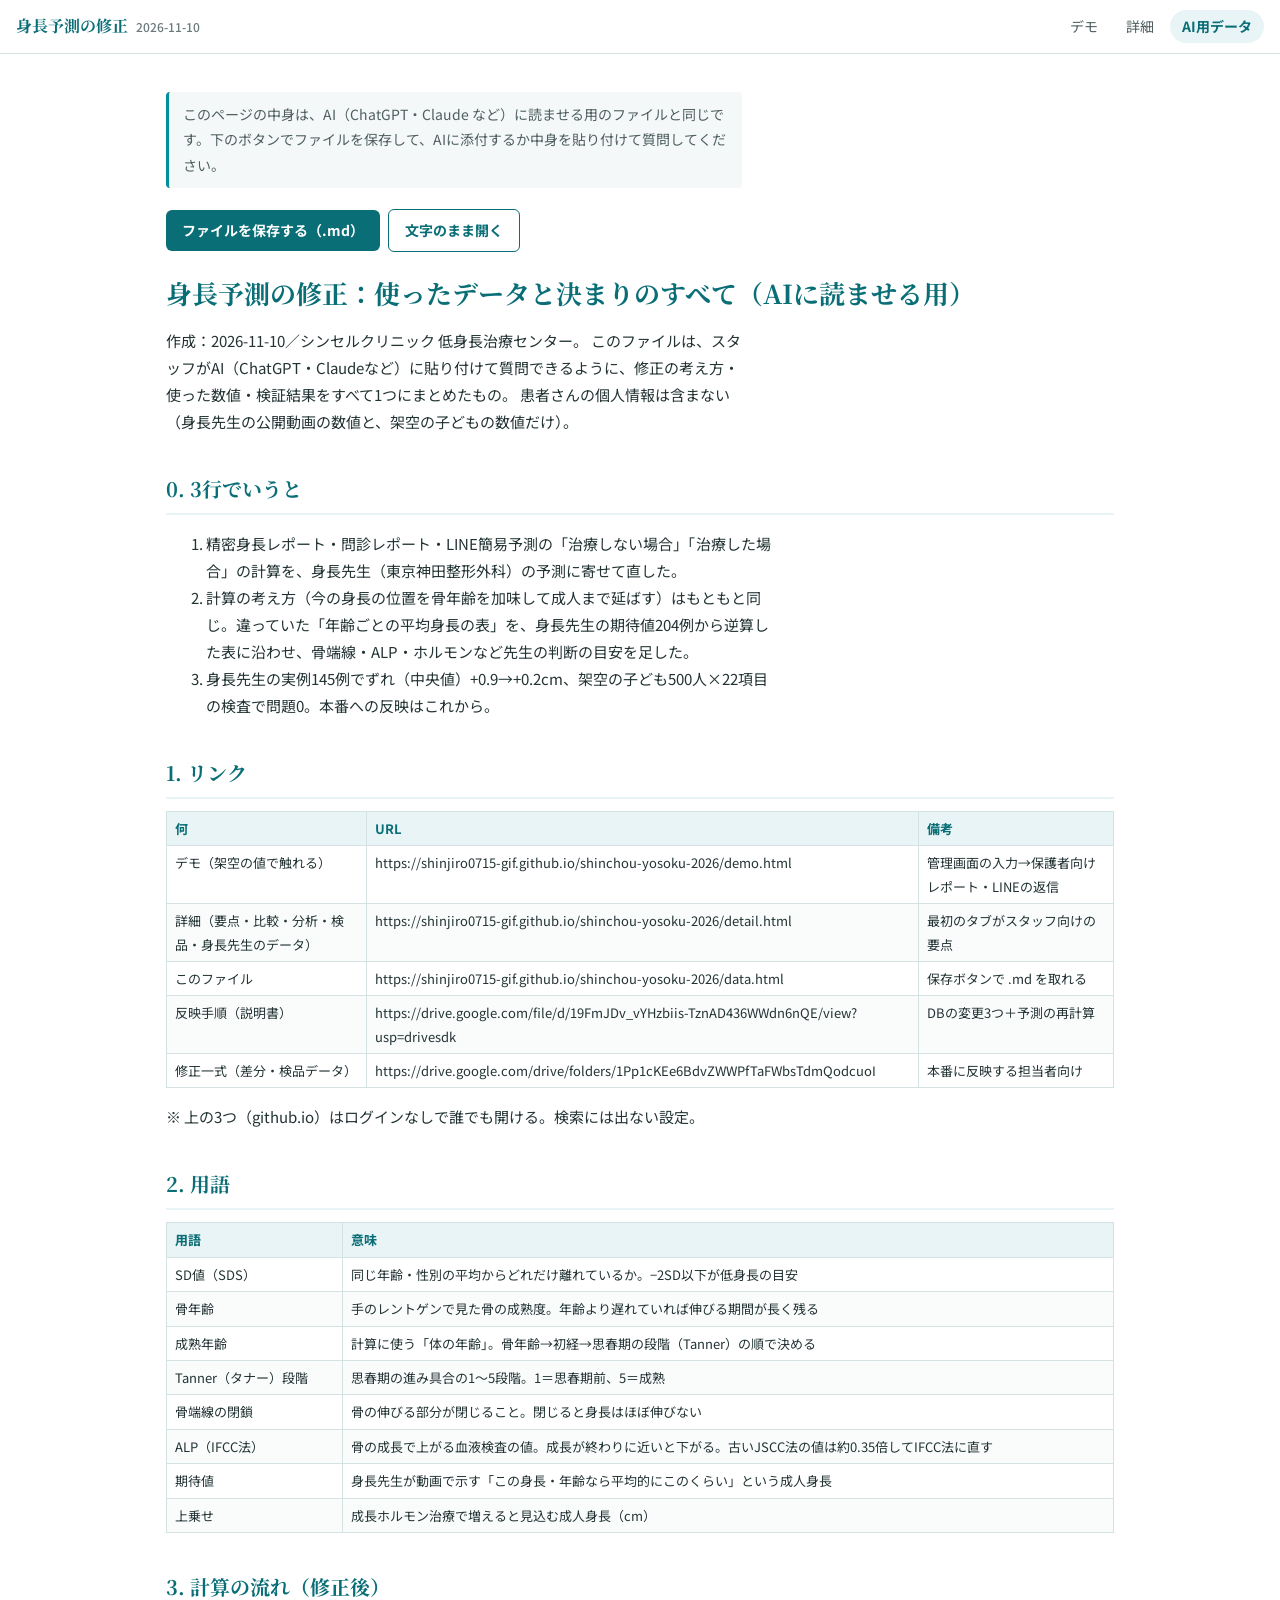
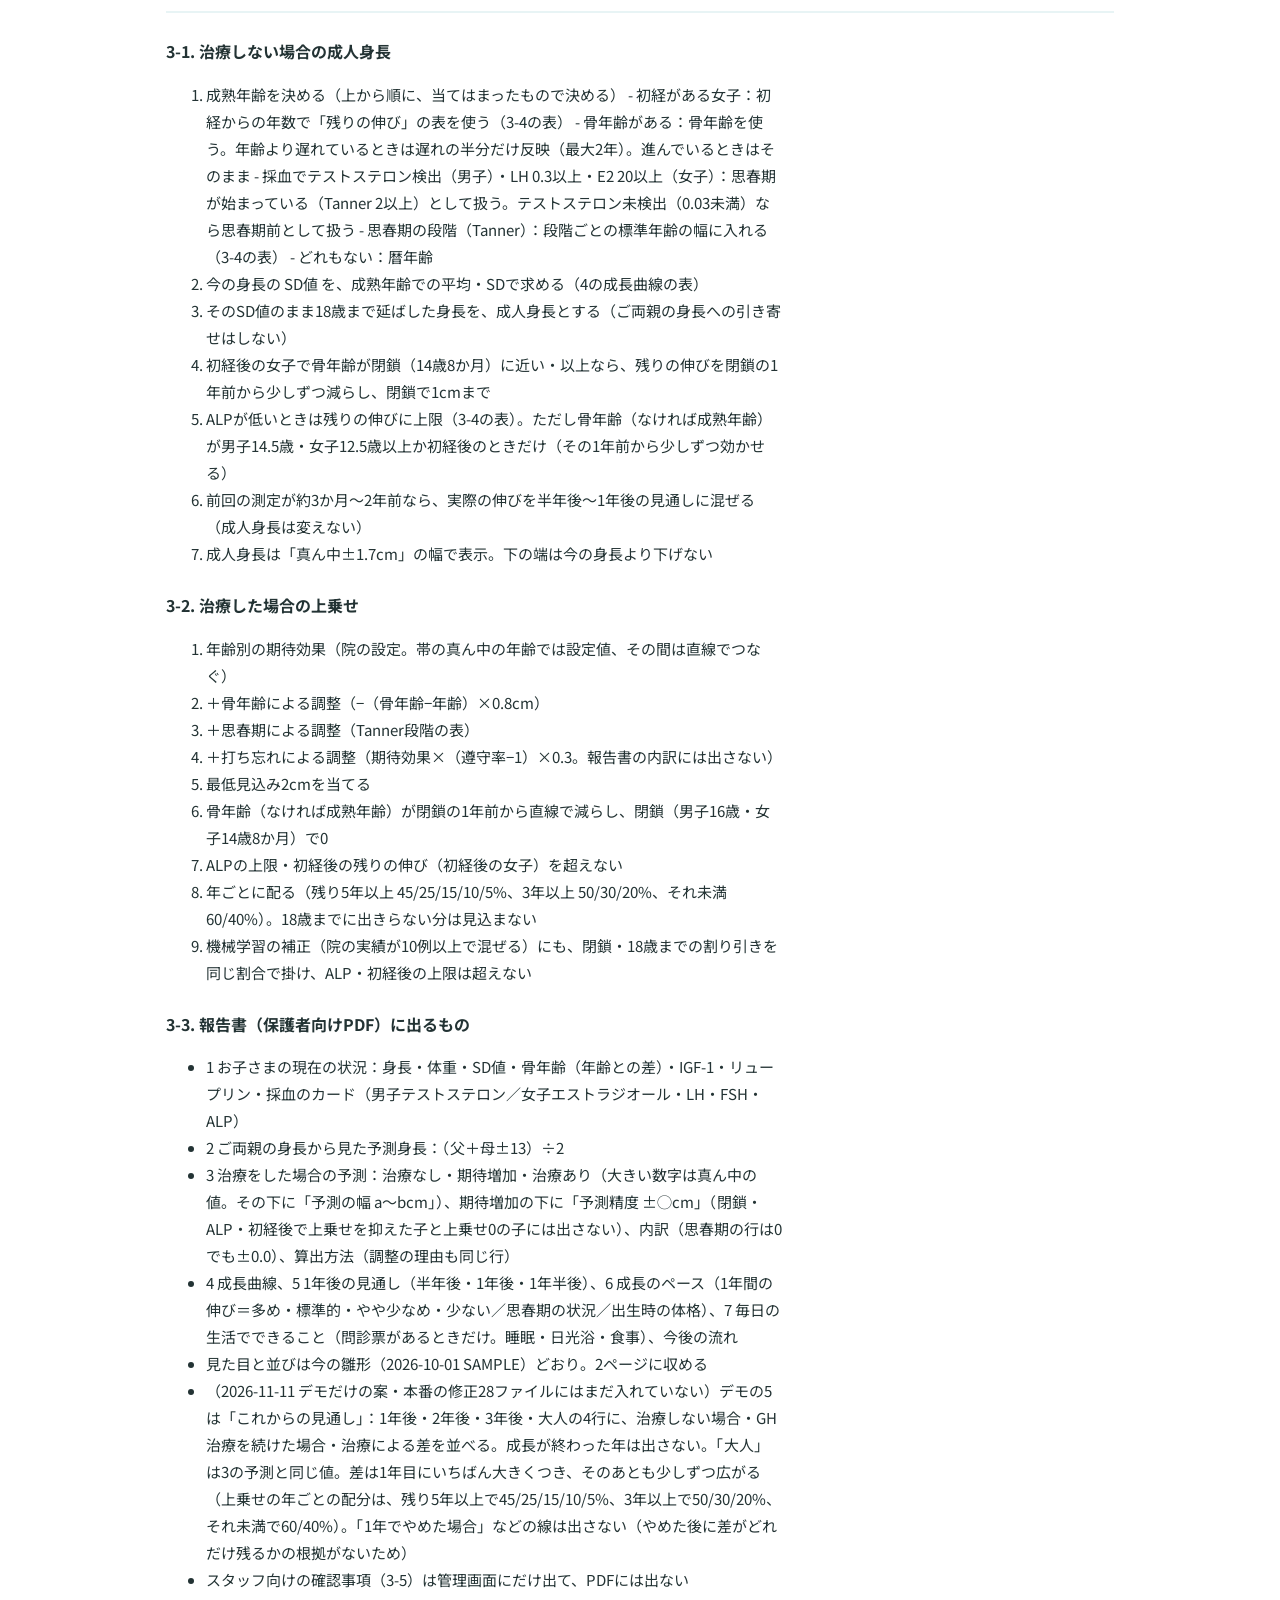
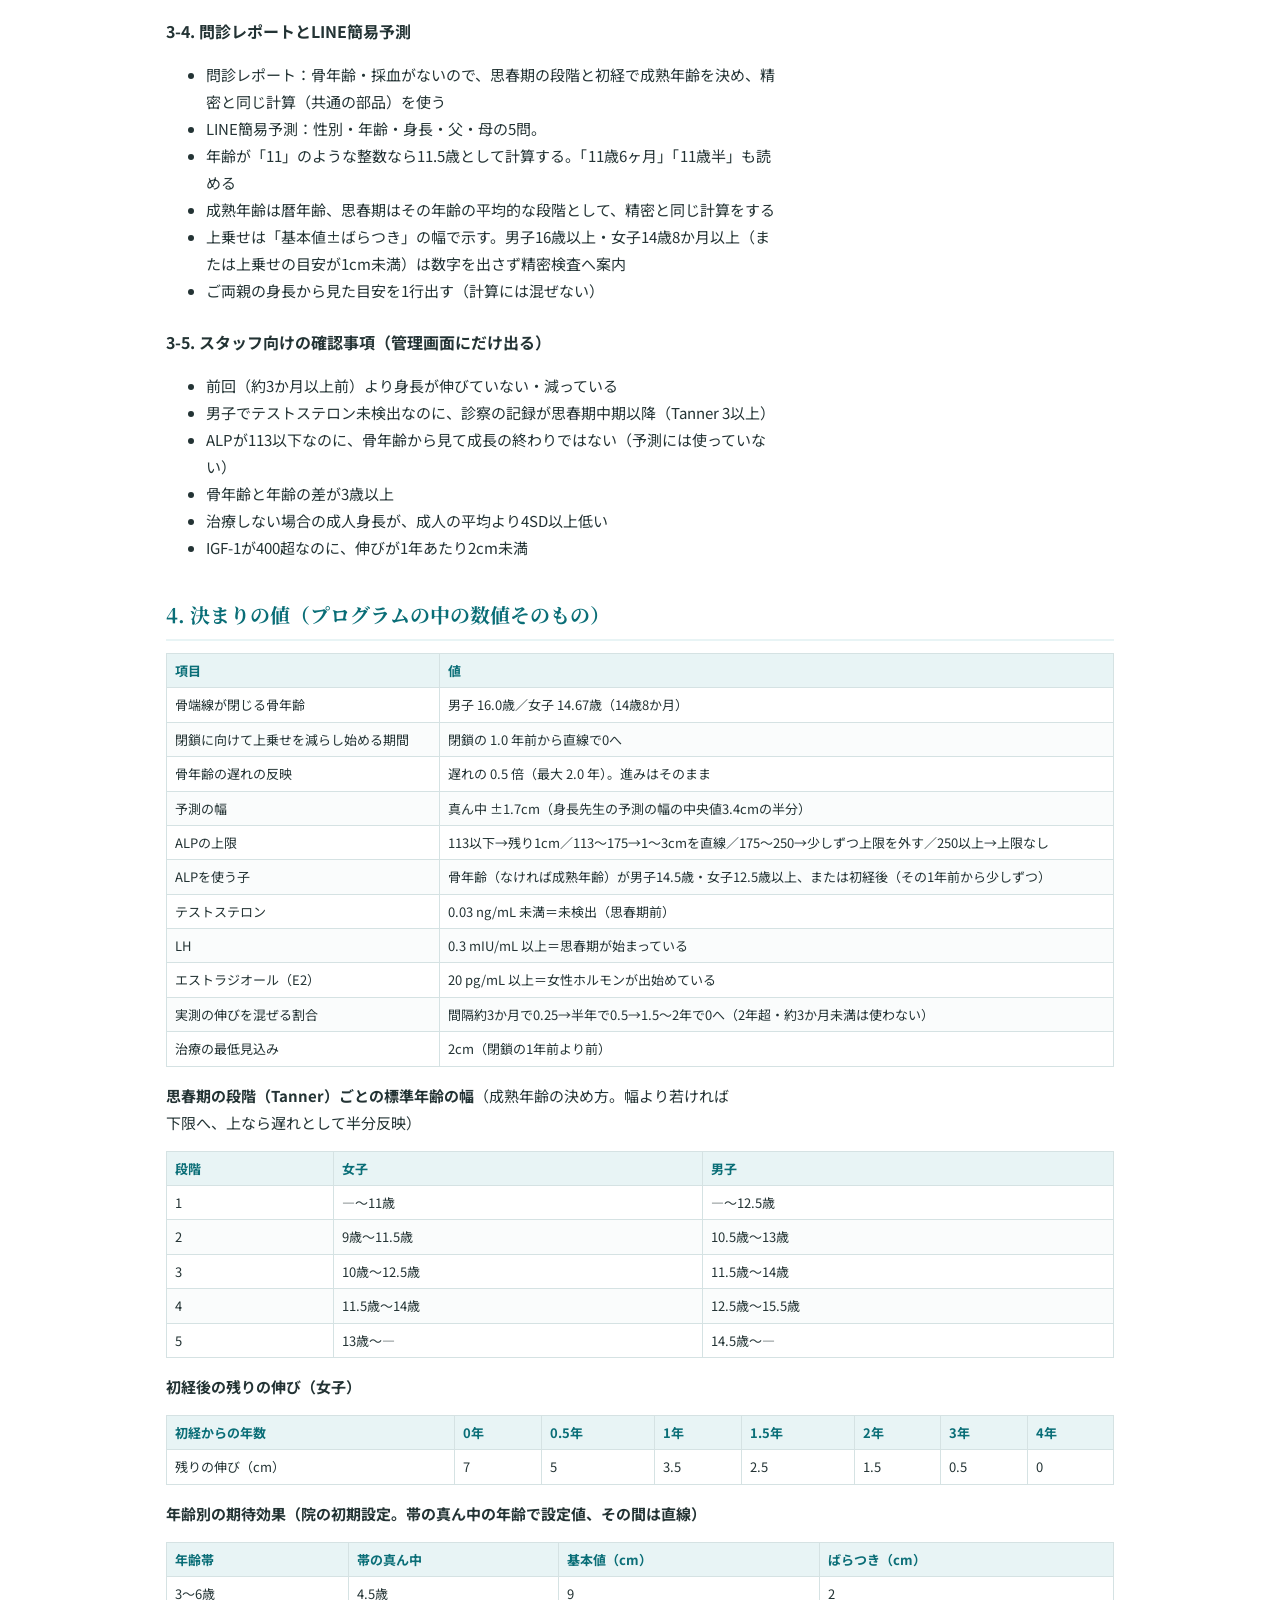
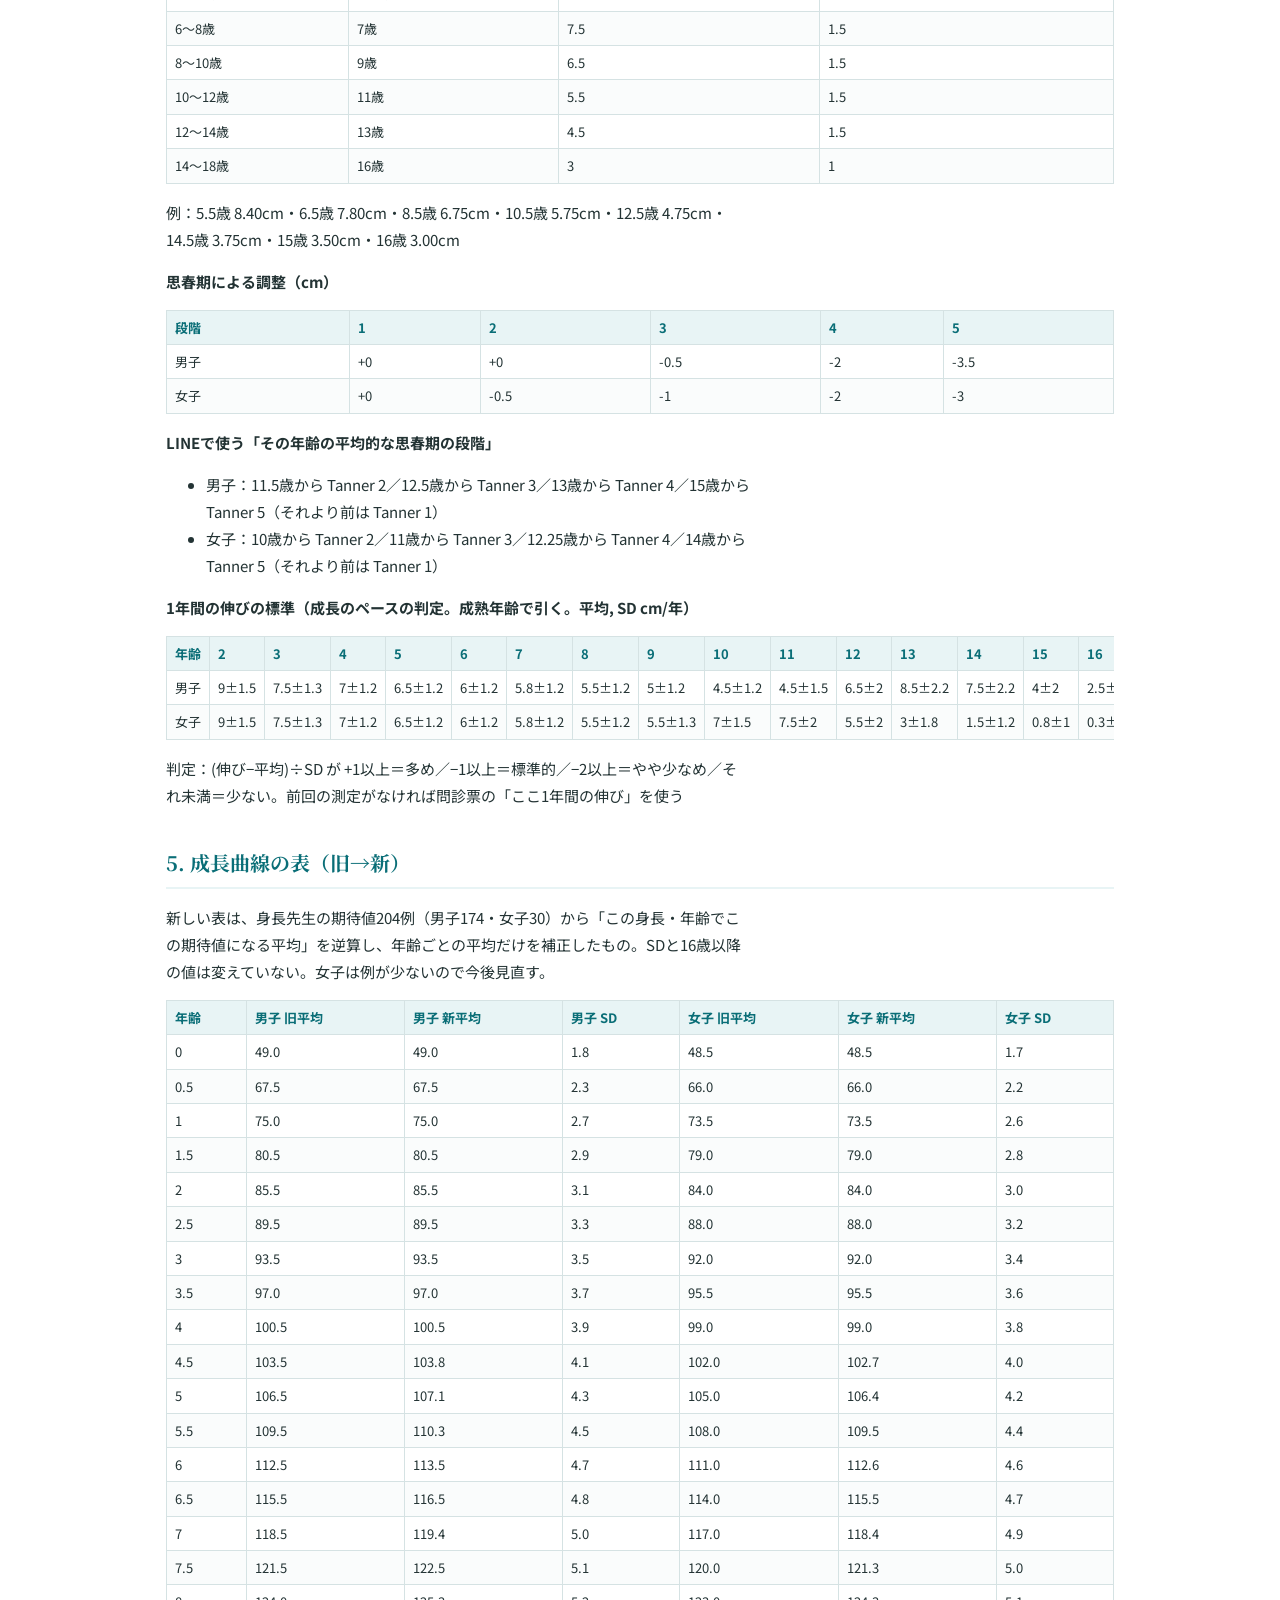
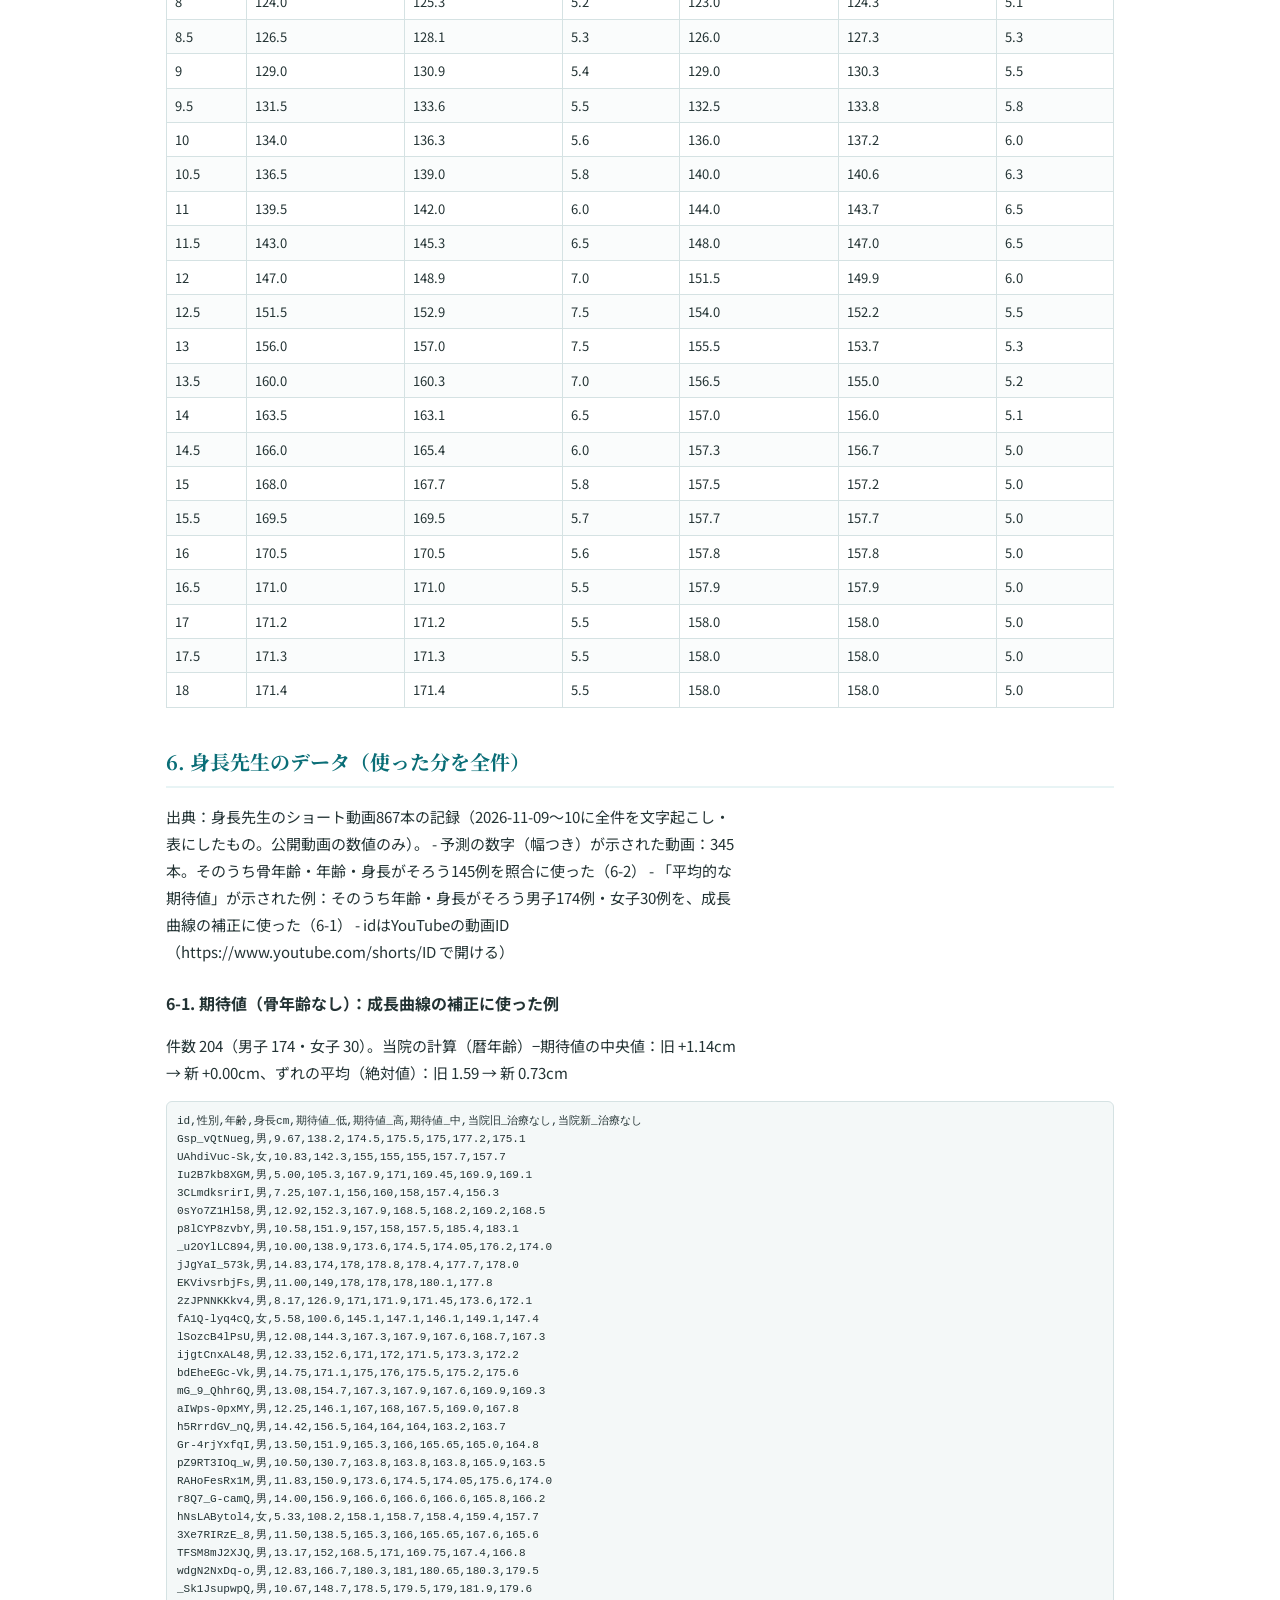
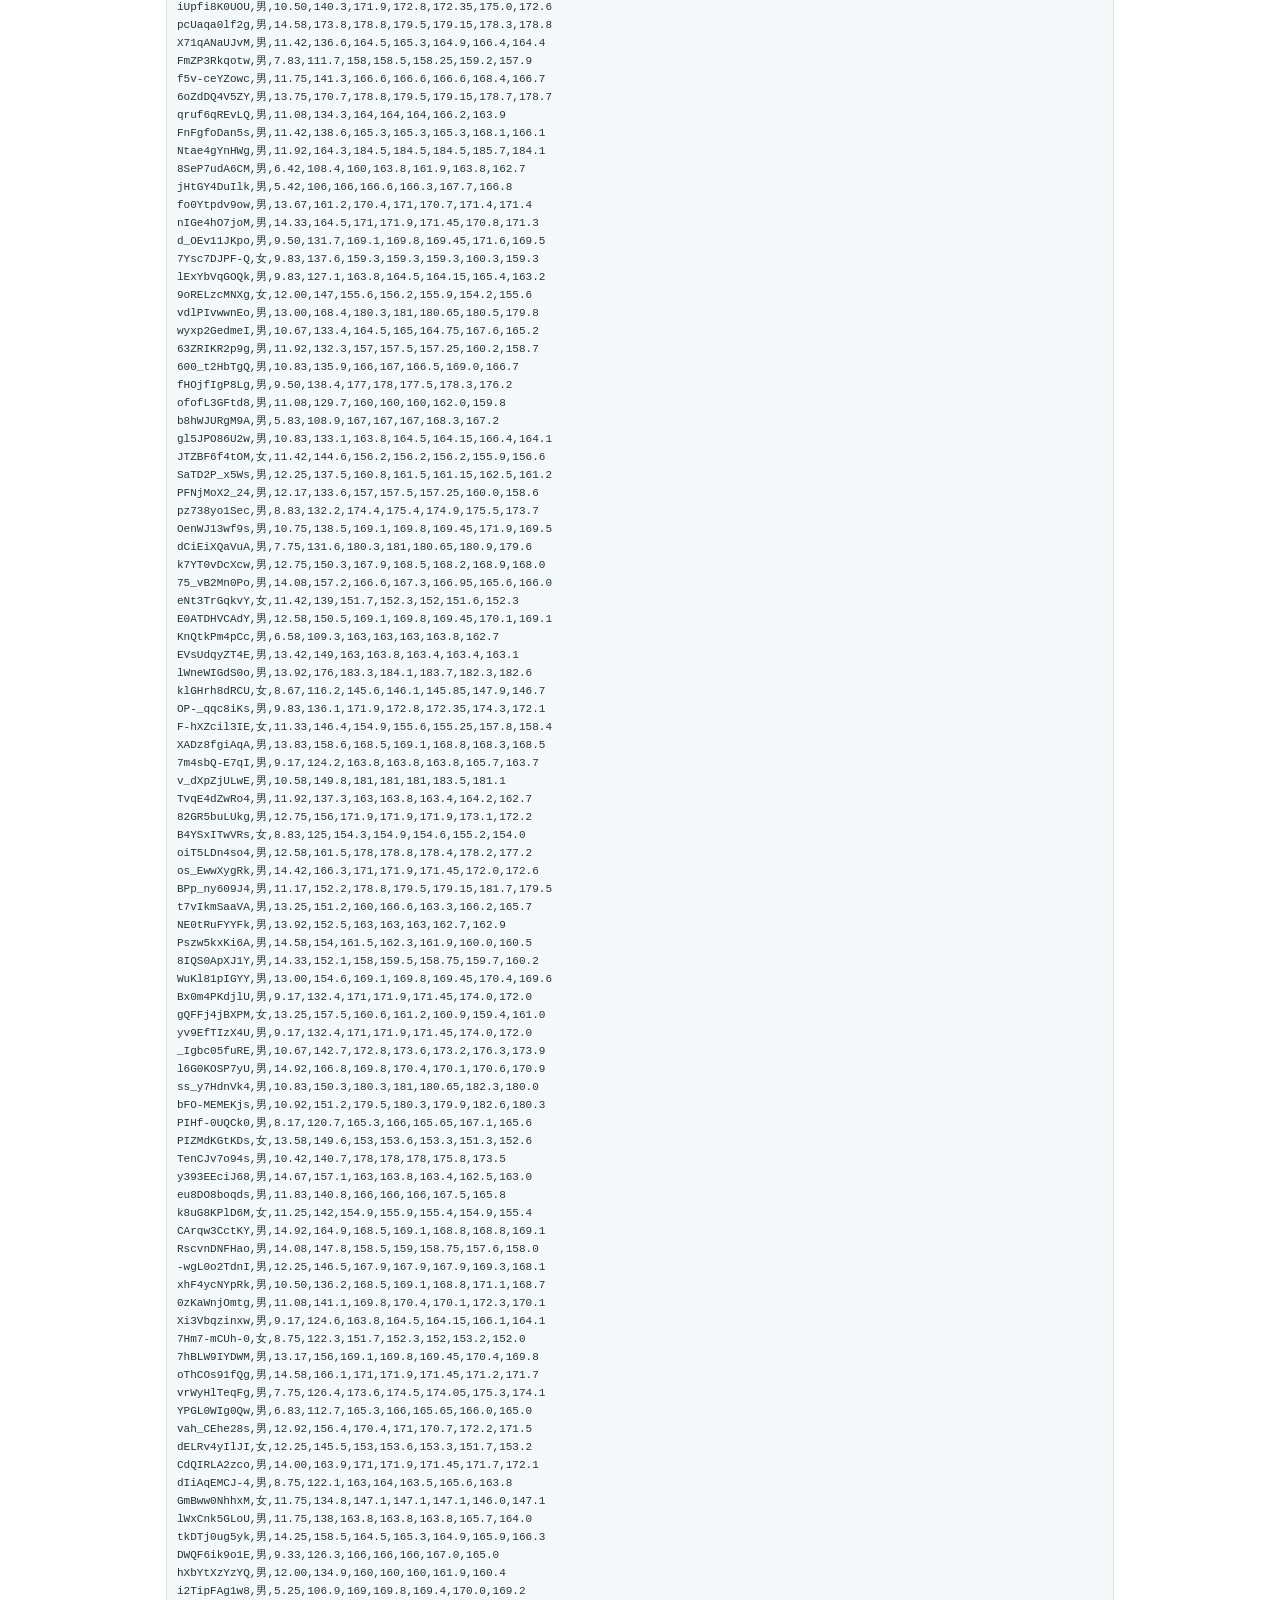
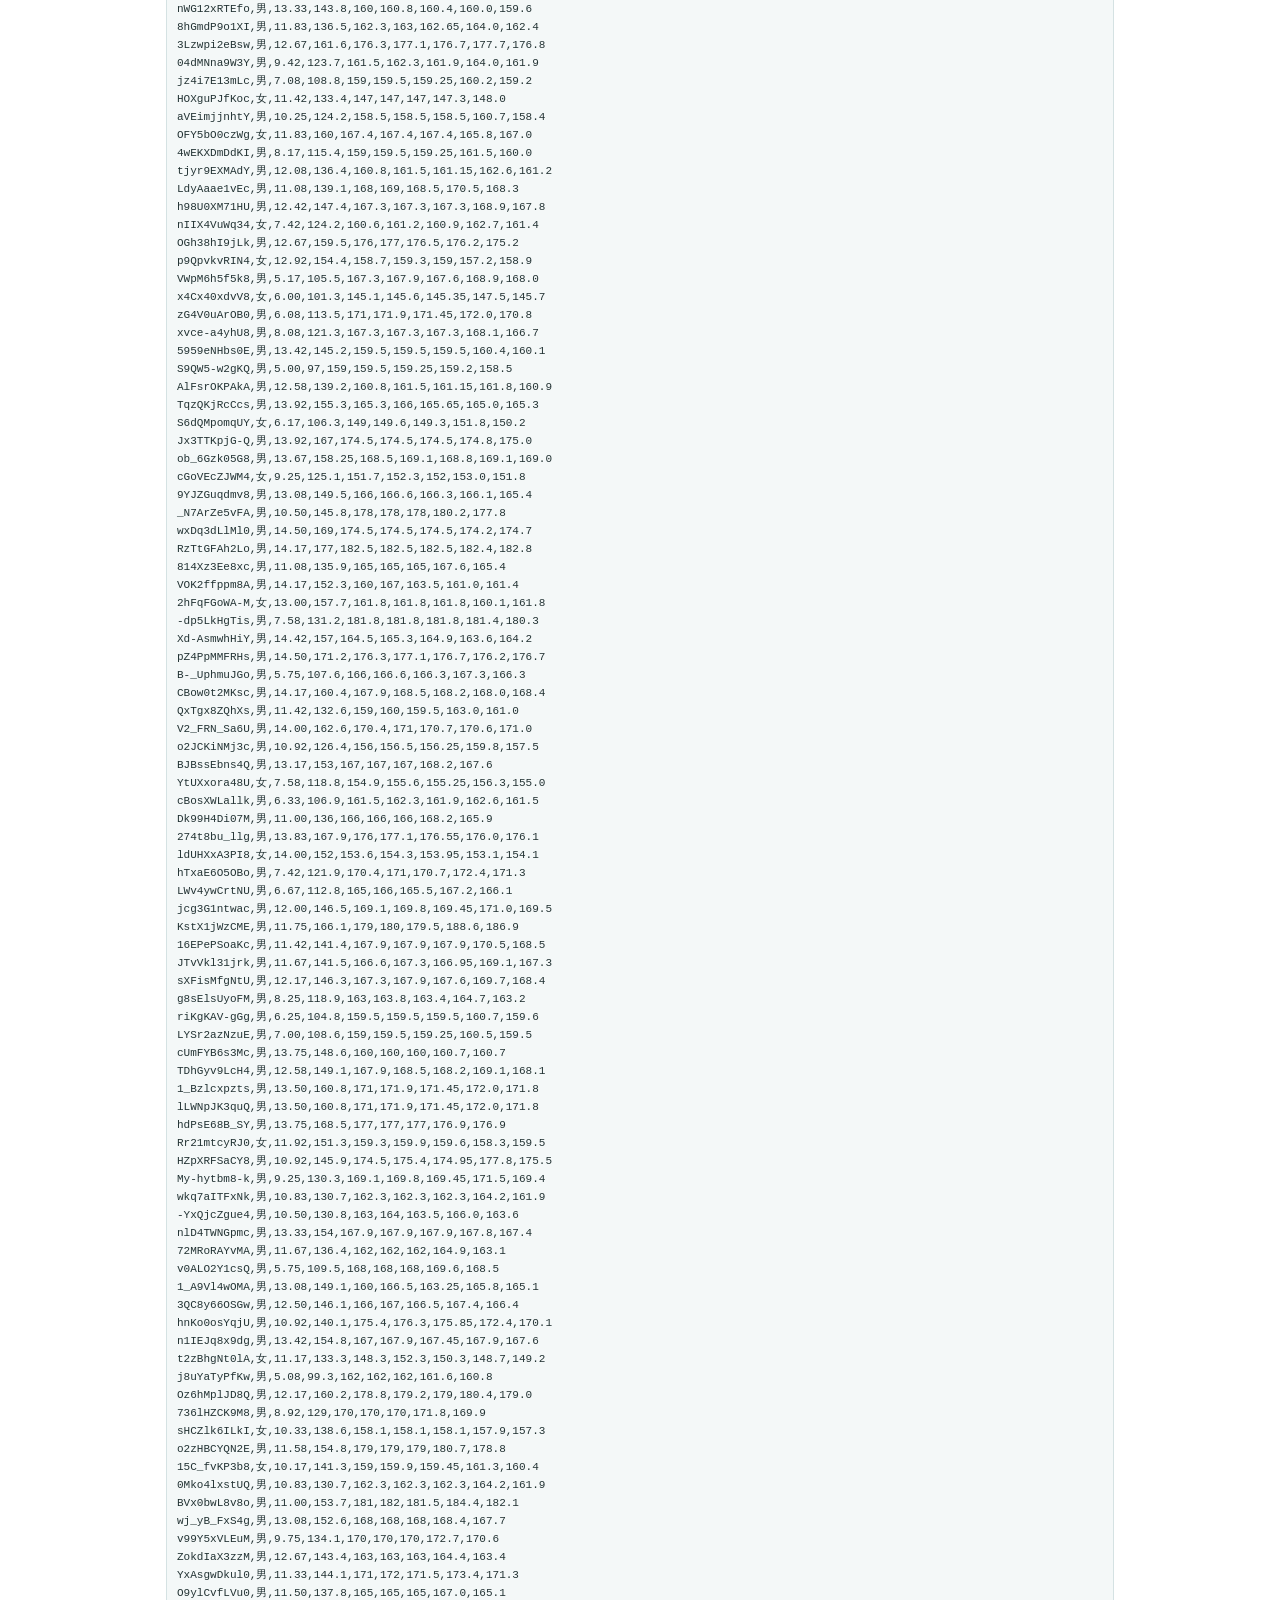
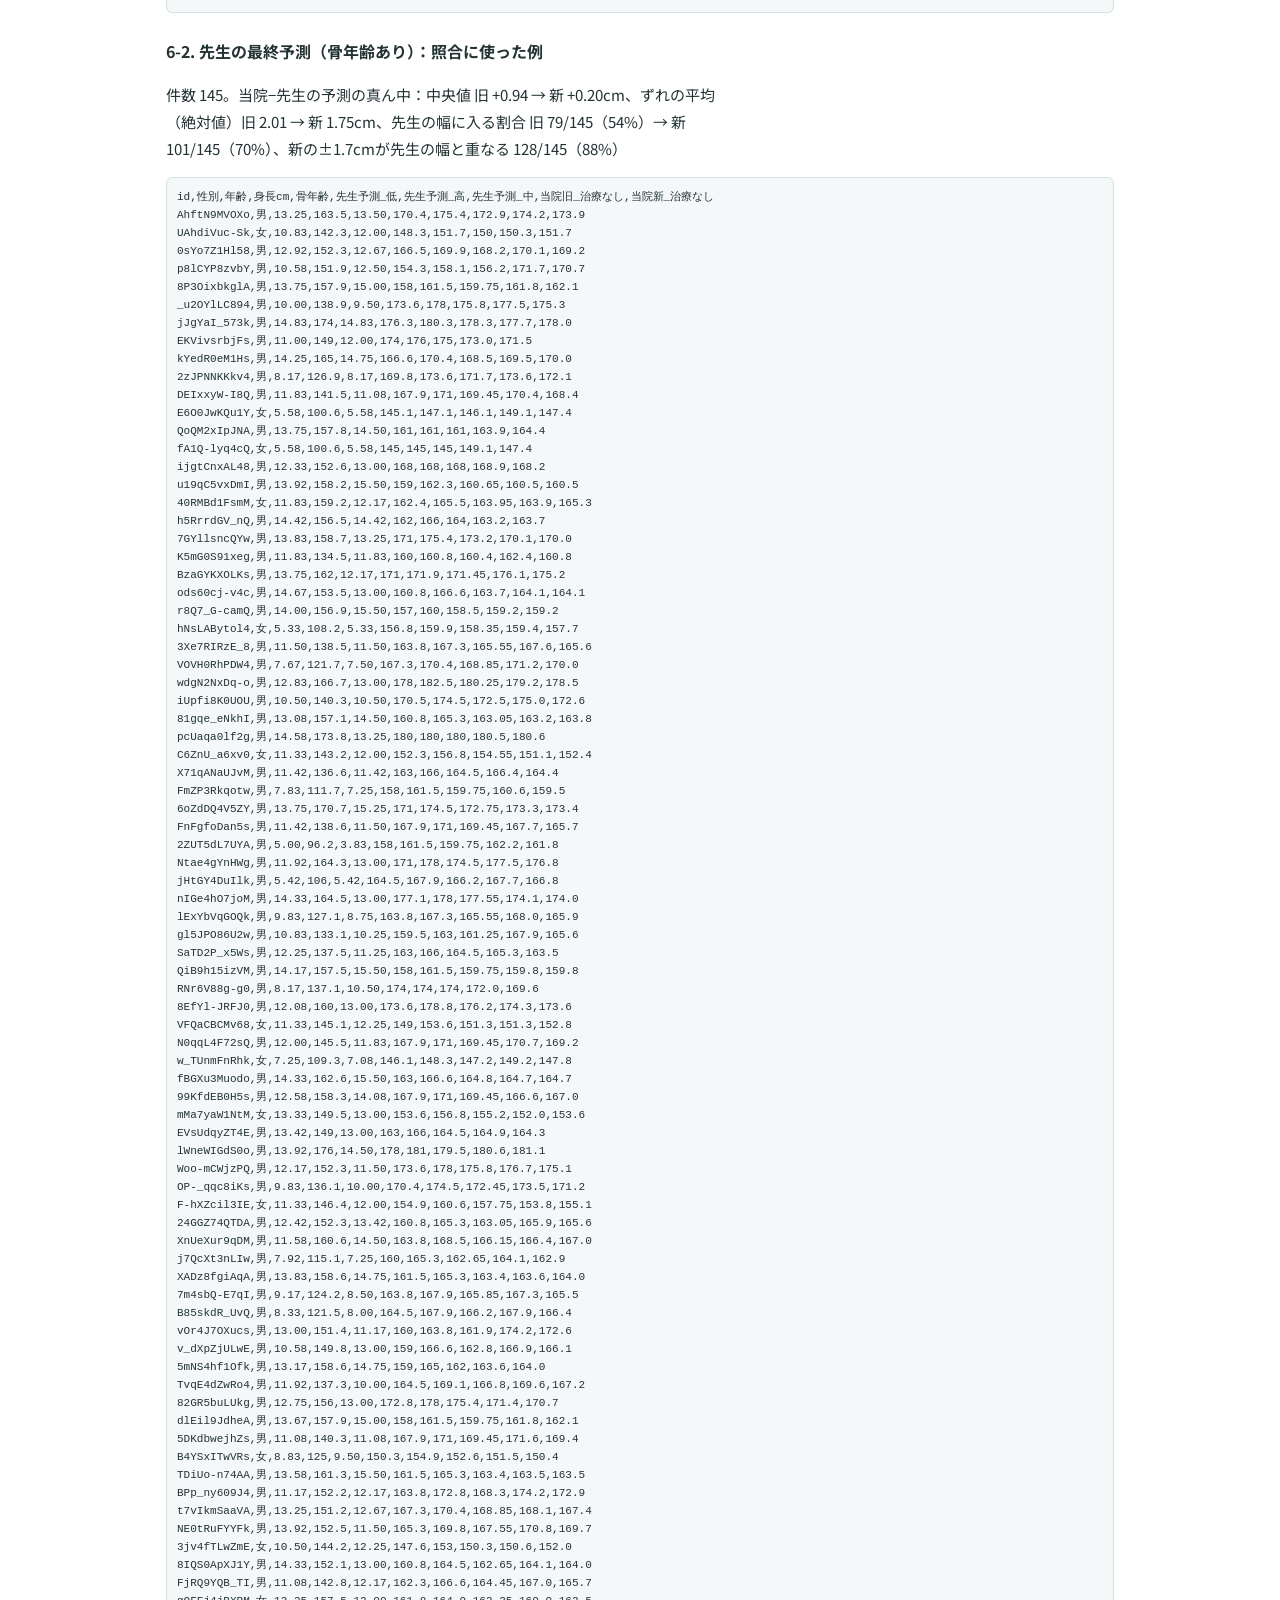
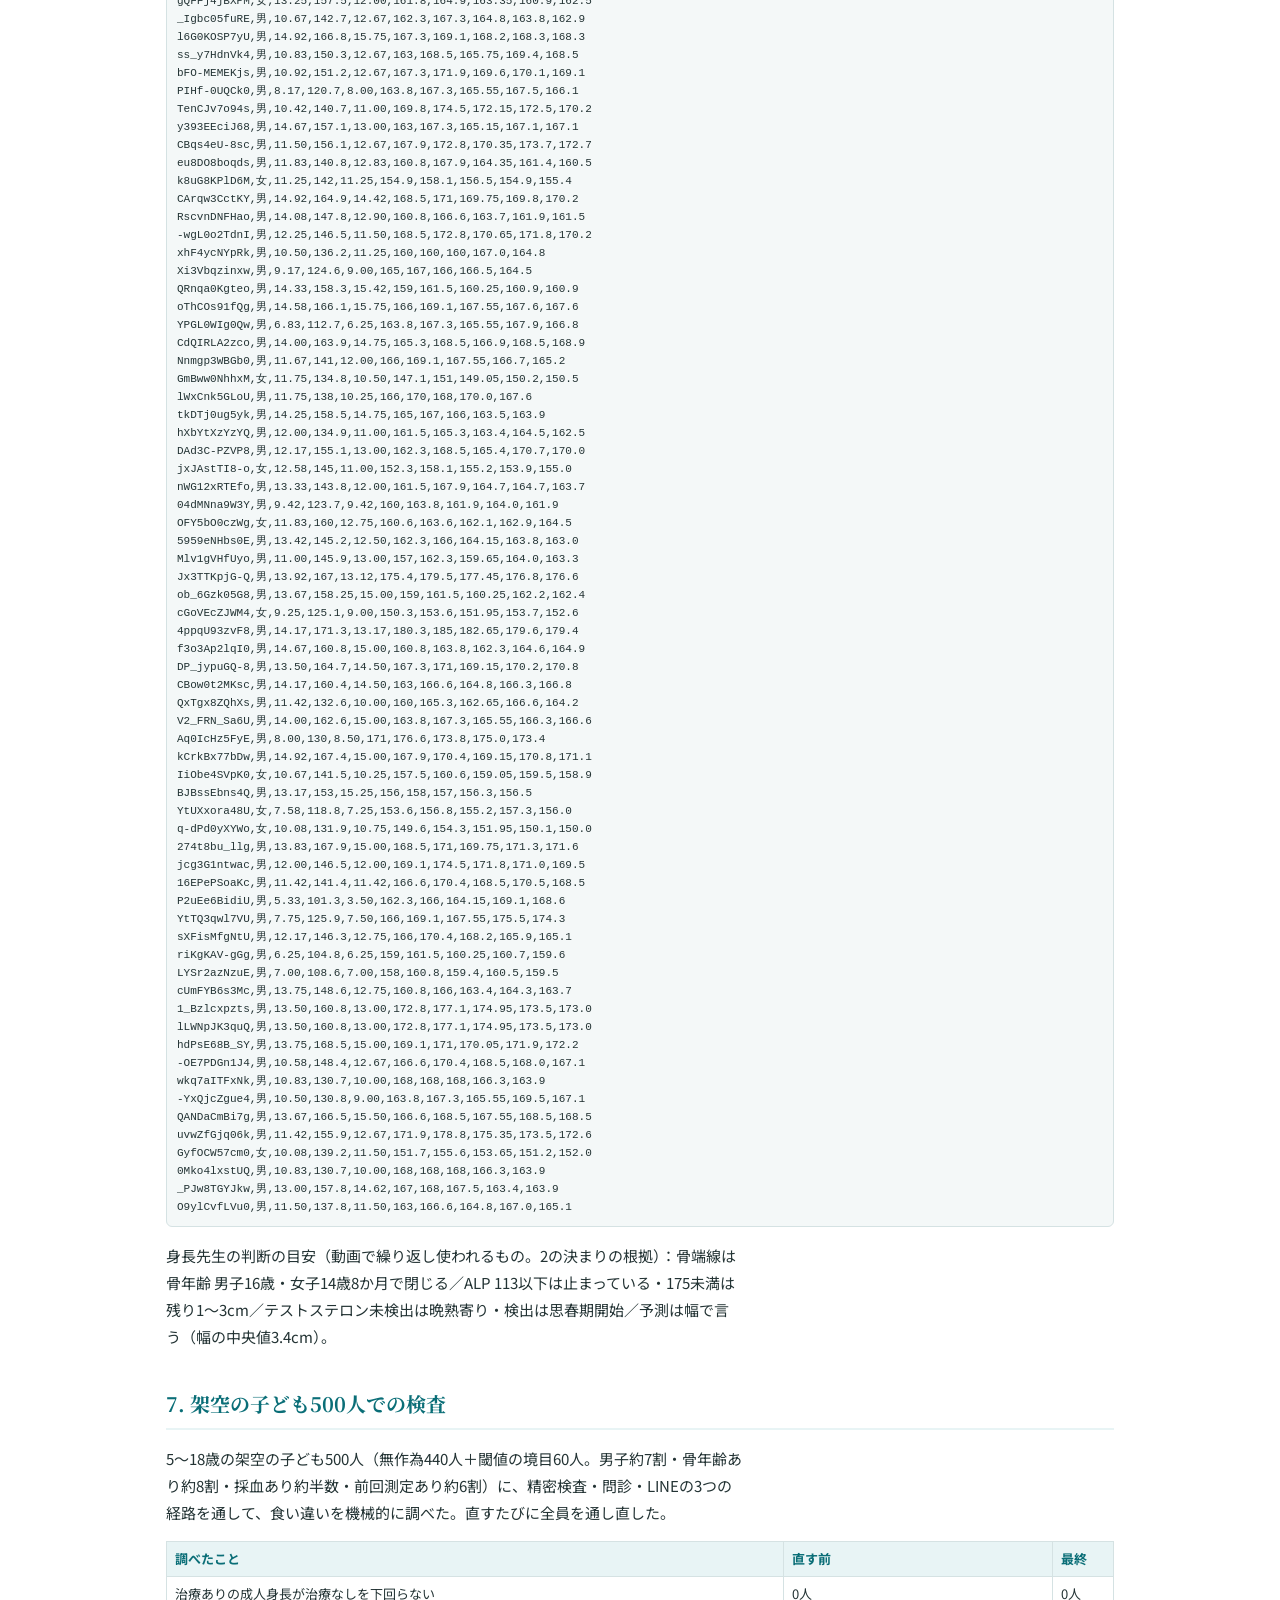
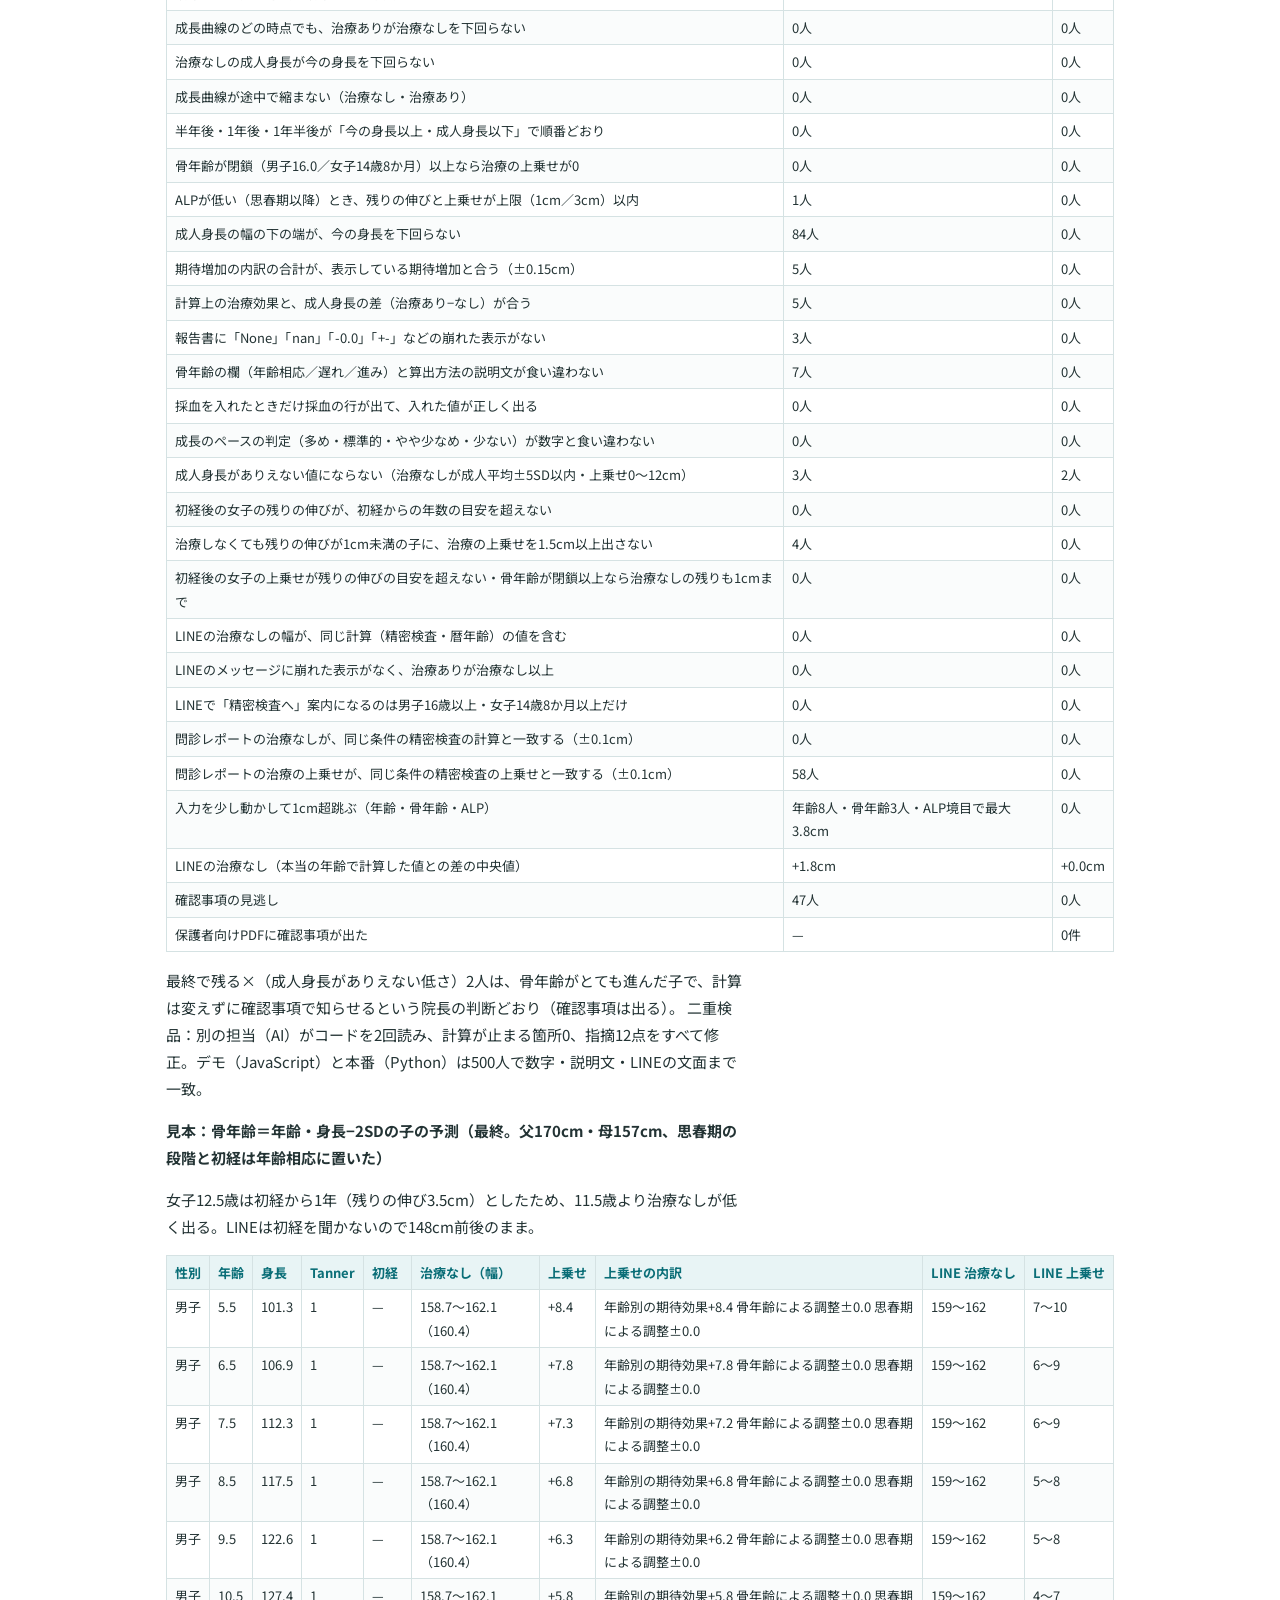
==== commit a5e8ce03: "AI用データにデモの⑤の案を追記 Co-Authored-By: Claude Opus 5.5 <noreply@anthropic.com>" ====
--- a/data.html
+++ b/data.html
@@ -142,6 +142,7 @@
 <li>3 治療をした場合の予測：治療なし・期待増加・治療あり（大きい数字は真ん中の値。その下に「予測の幅 a〜bcm」）、期待増加の下に「予測精度 ±◯cm」（閉鎖・ALP・初経後で上乗せを抑えた子と上乗せ0の子には出さない）、内訳（思春期の行は0でも±0.0）、算出方法（調整の理由も同じ行）</li>
 <li>4 成長曲線、5 1年後の見通し（半年後・1年後・1年半後）、6 成長のペース（1年間の伸び＝多め・標準的・やや少なめ・少ない／思春期の状況／出生時の体格）、7 毎日の生活でできること（問診票があるときだけ。睡眠・日光浴・食事）、今後の流れ</li>
 <li>見た目と並びは今の雛形（2026-10-01 SAMPLE）どおり。2ページに収める</li>
+<li>（2026-11-11 デモだけの案・本番の修正28ファイルにはまだ入れていない）デモの5は「これからの見通し」：1年後・2年後・3年後・大人の4行に、治療しない場合・GH治療を続けた場合・治療による差を並べる。成長が終わった年は出さない。「大人」は3の予測と同じ値。差は1年目にいちばん大きくつき、そのあとも少しずつ広がる（上乗せの年ごとの配分は、残り5年以上で45/25/15/10/5%、3年以上で50/30/20%、それ未満で60/40%）。「1年でやめた場合」などの線は出さない（やめた後に差がどれだけ残るかの根拠がないため）</li>
 <li>スタッフ向けの確認事項（3-5）は管理画面にだけ出て、PDFには出ない</li>
 </ul>
 <h3>3-4. 問診レポートとLINE簡易予測</h3>
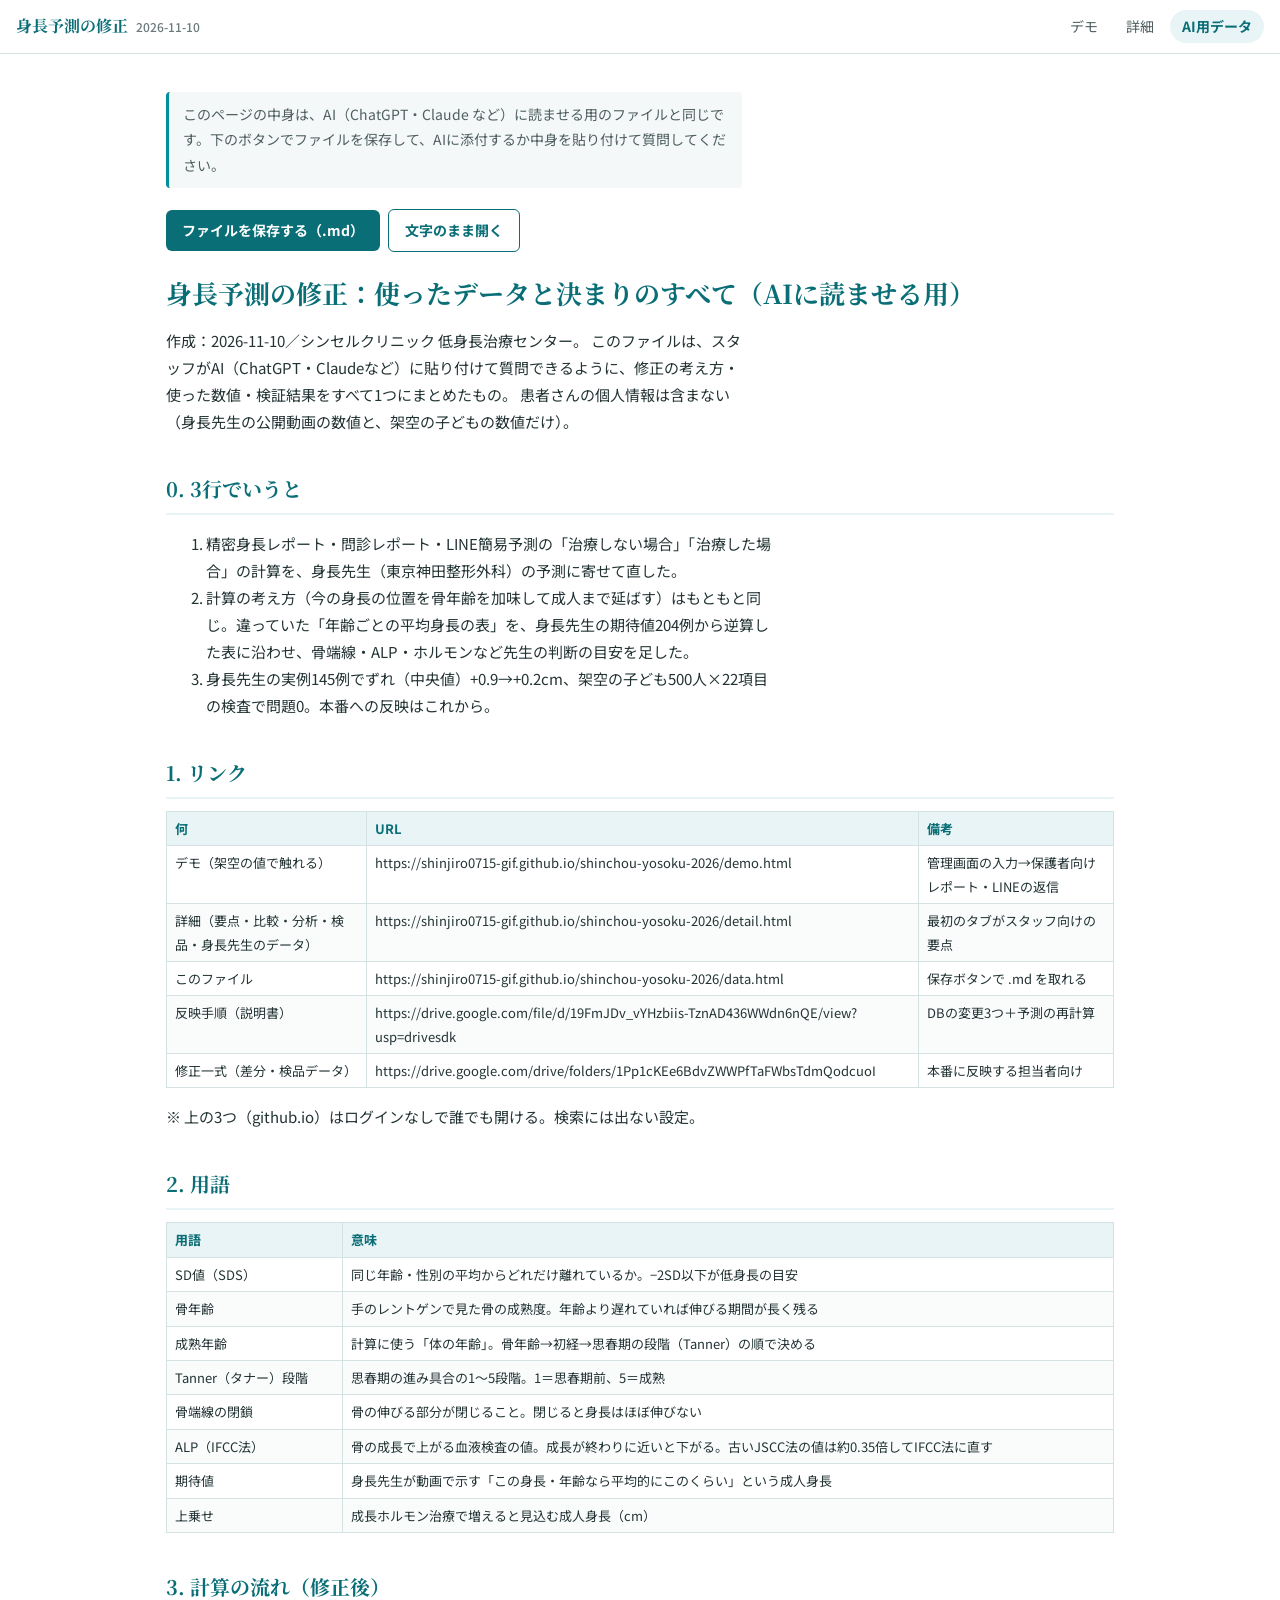
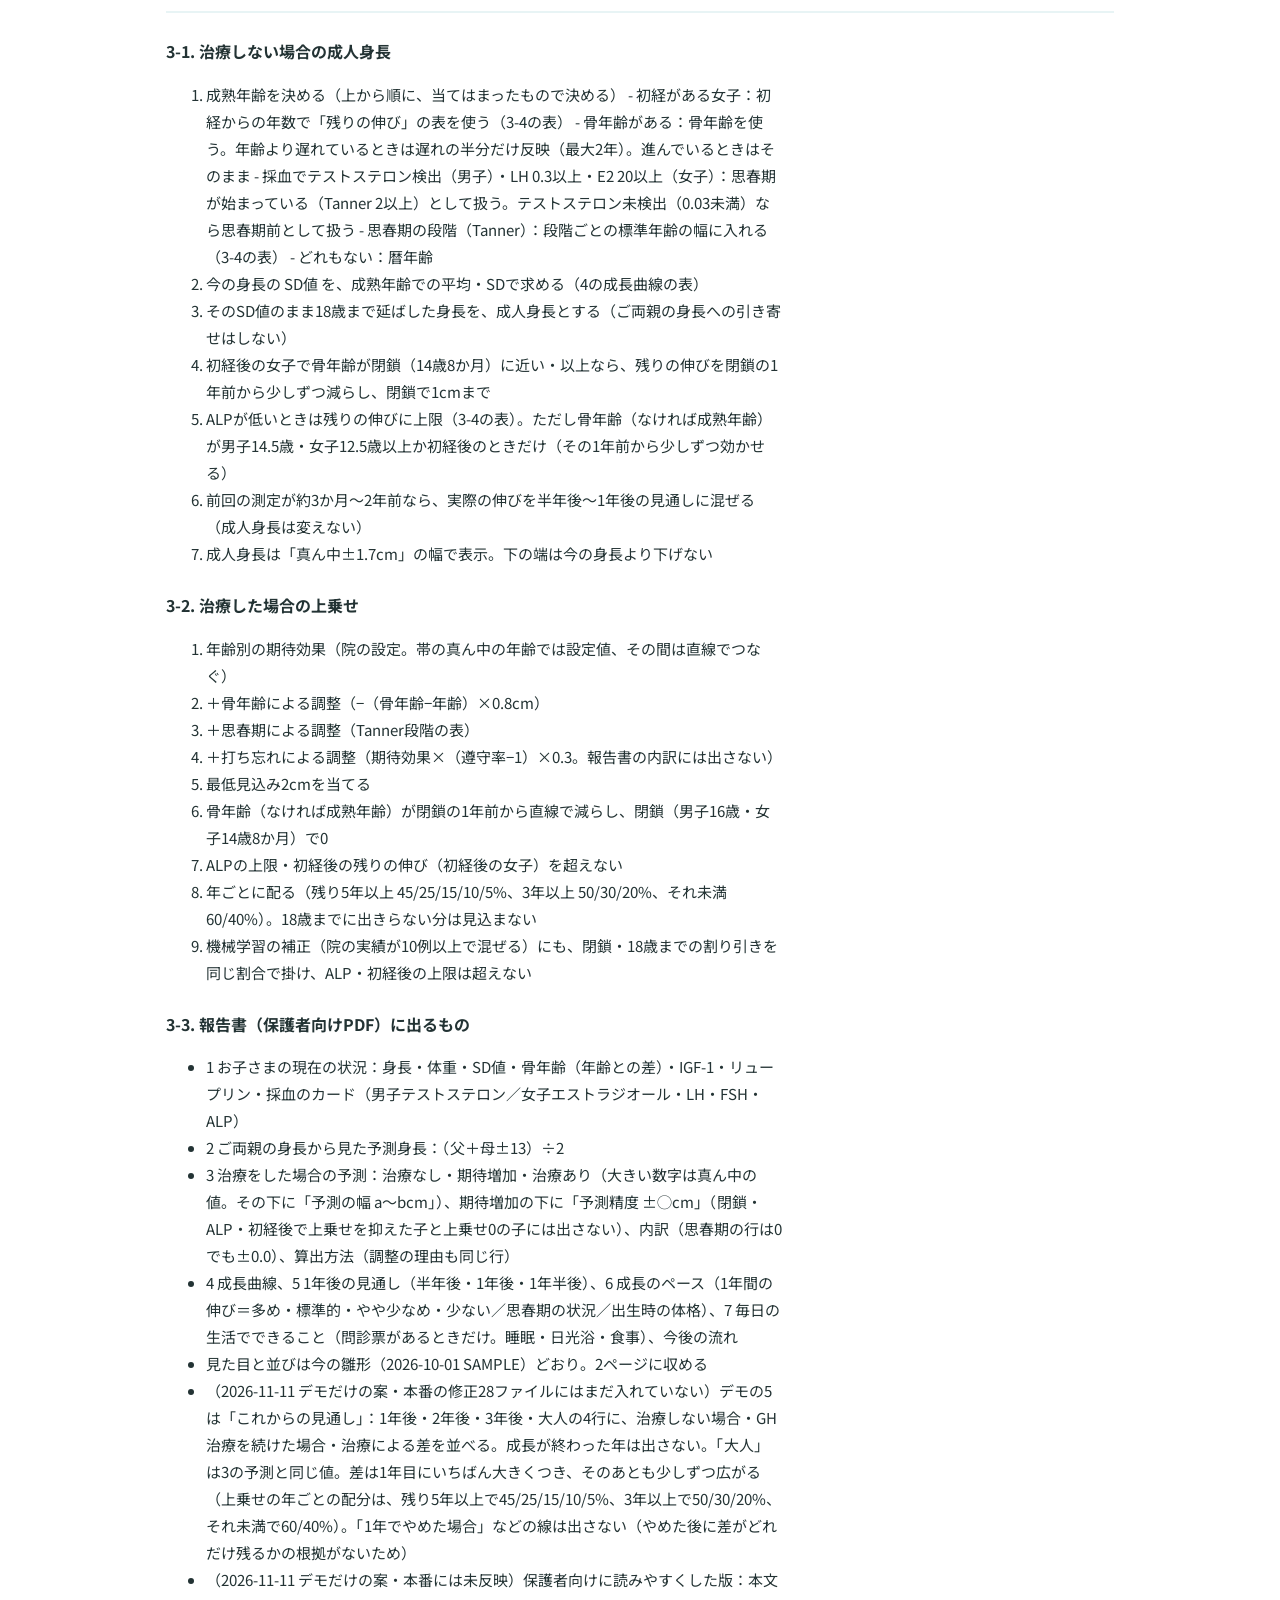
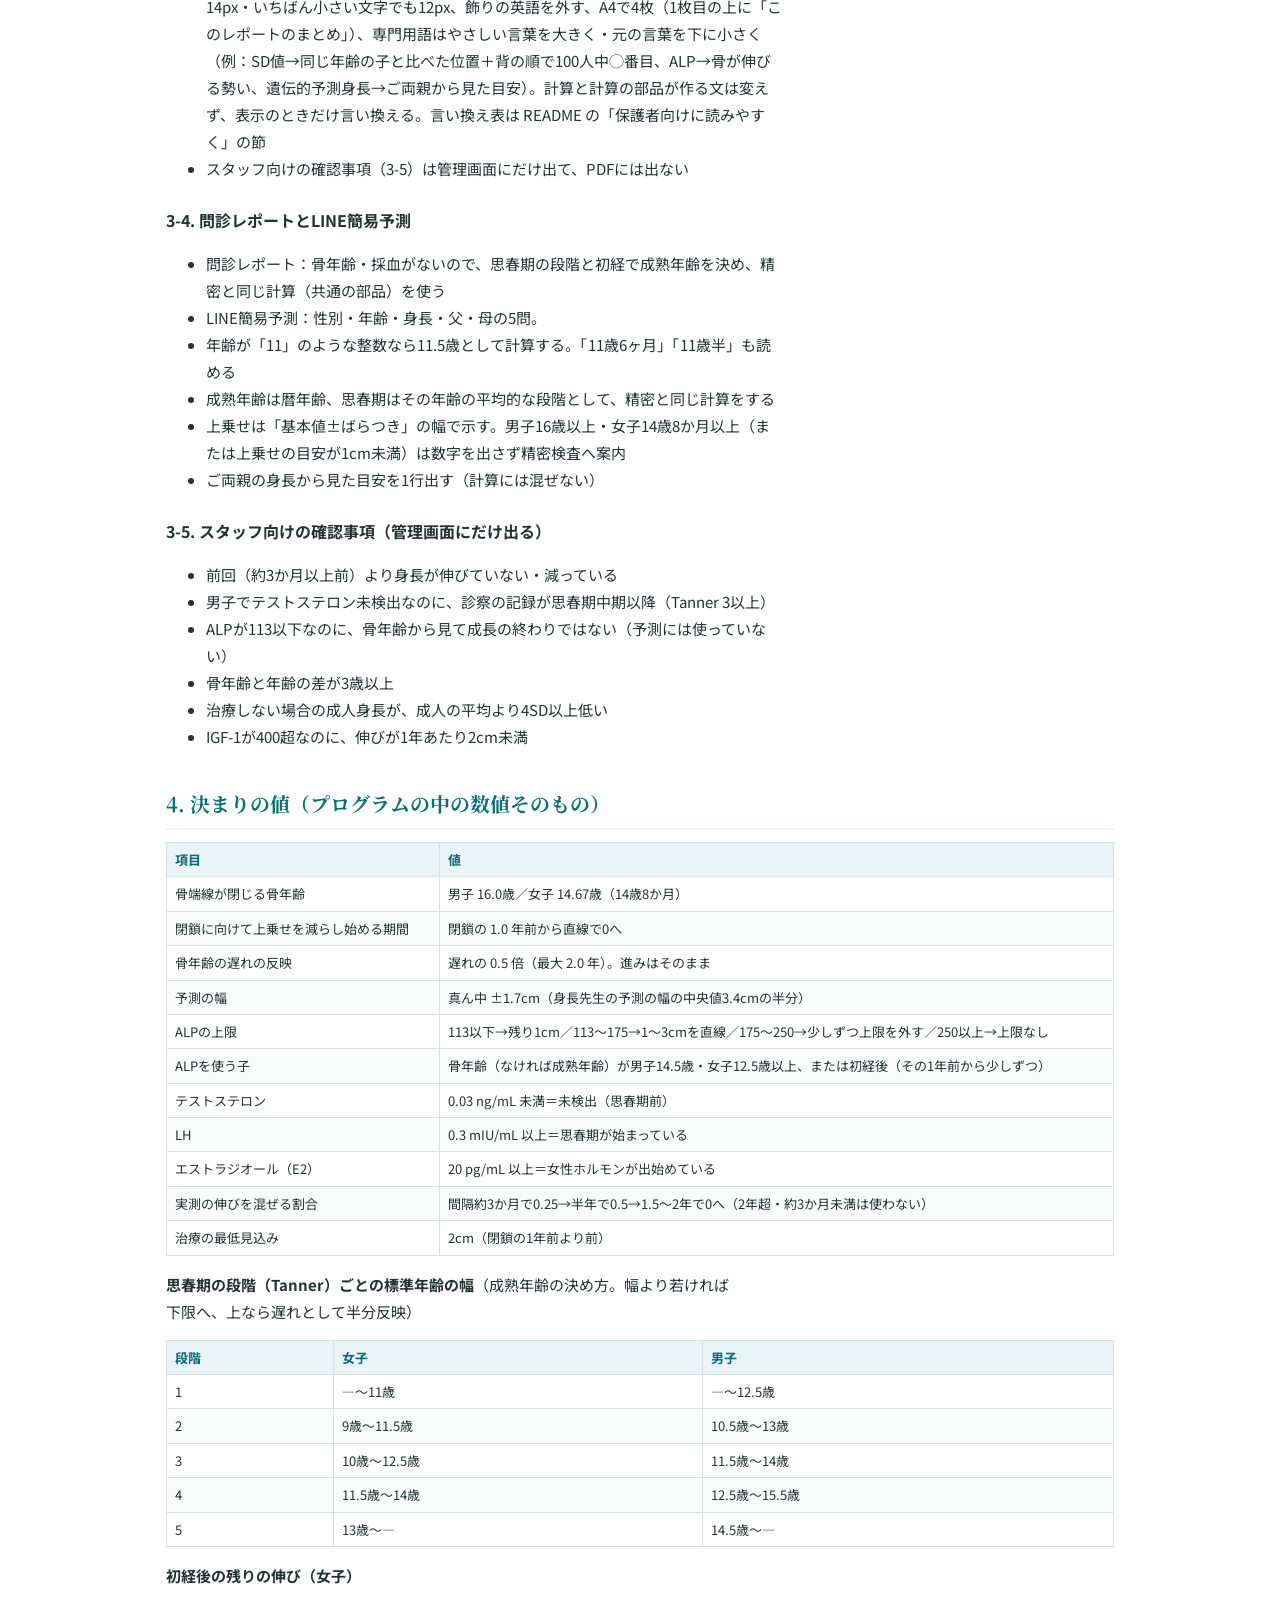
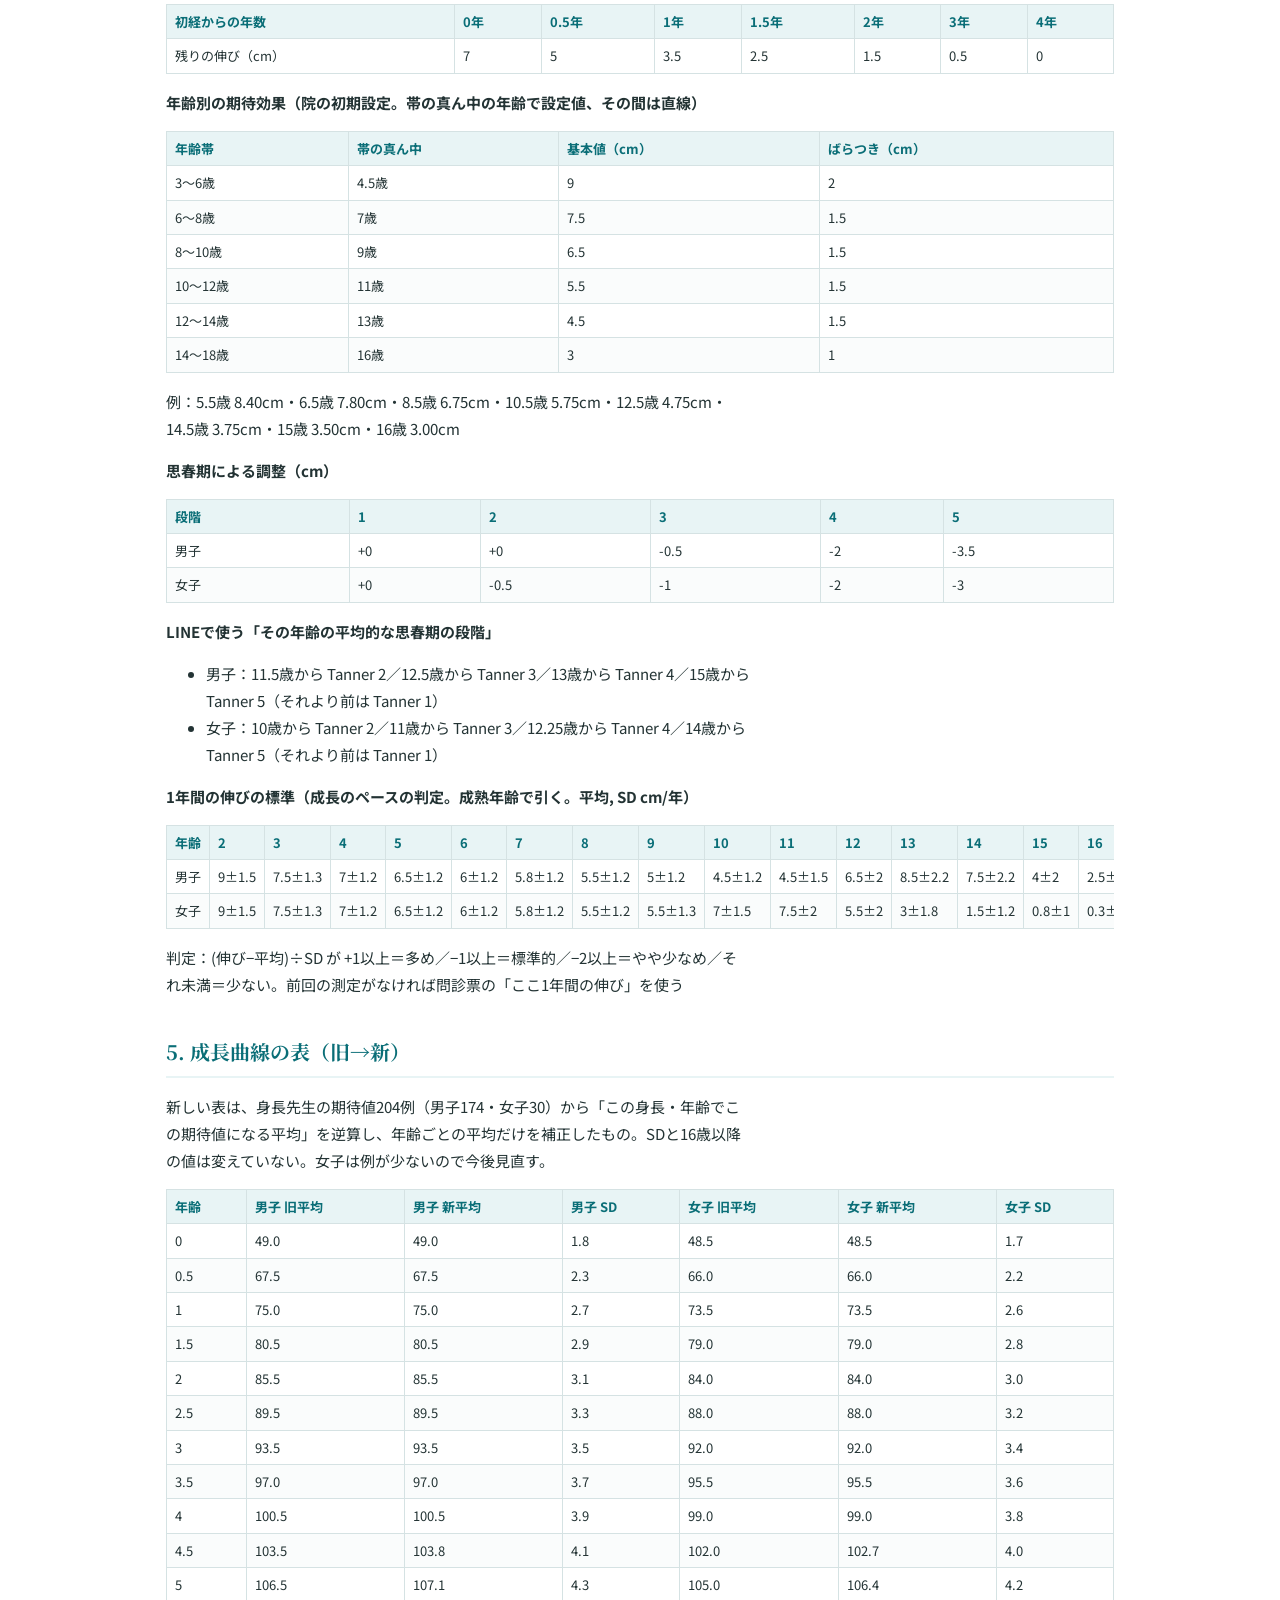
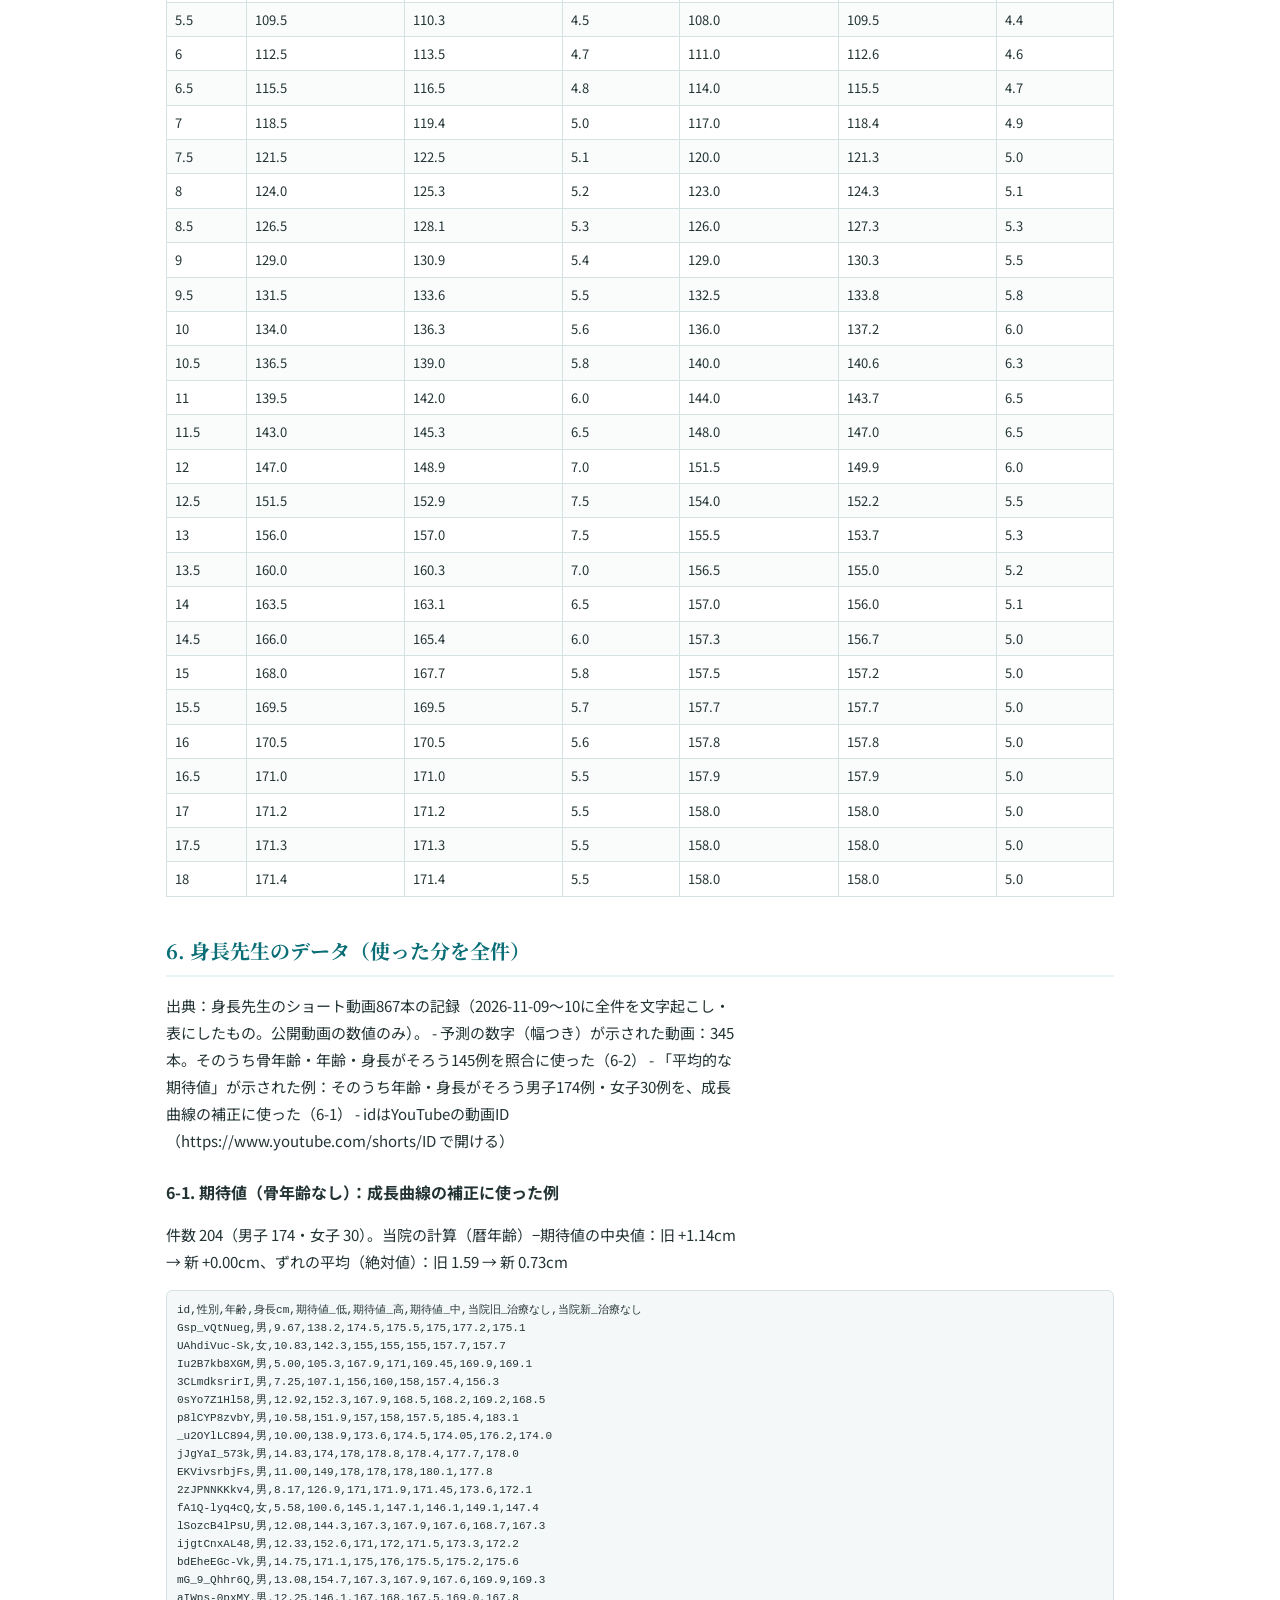
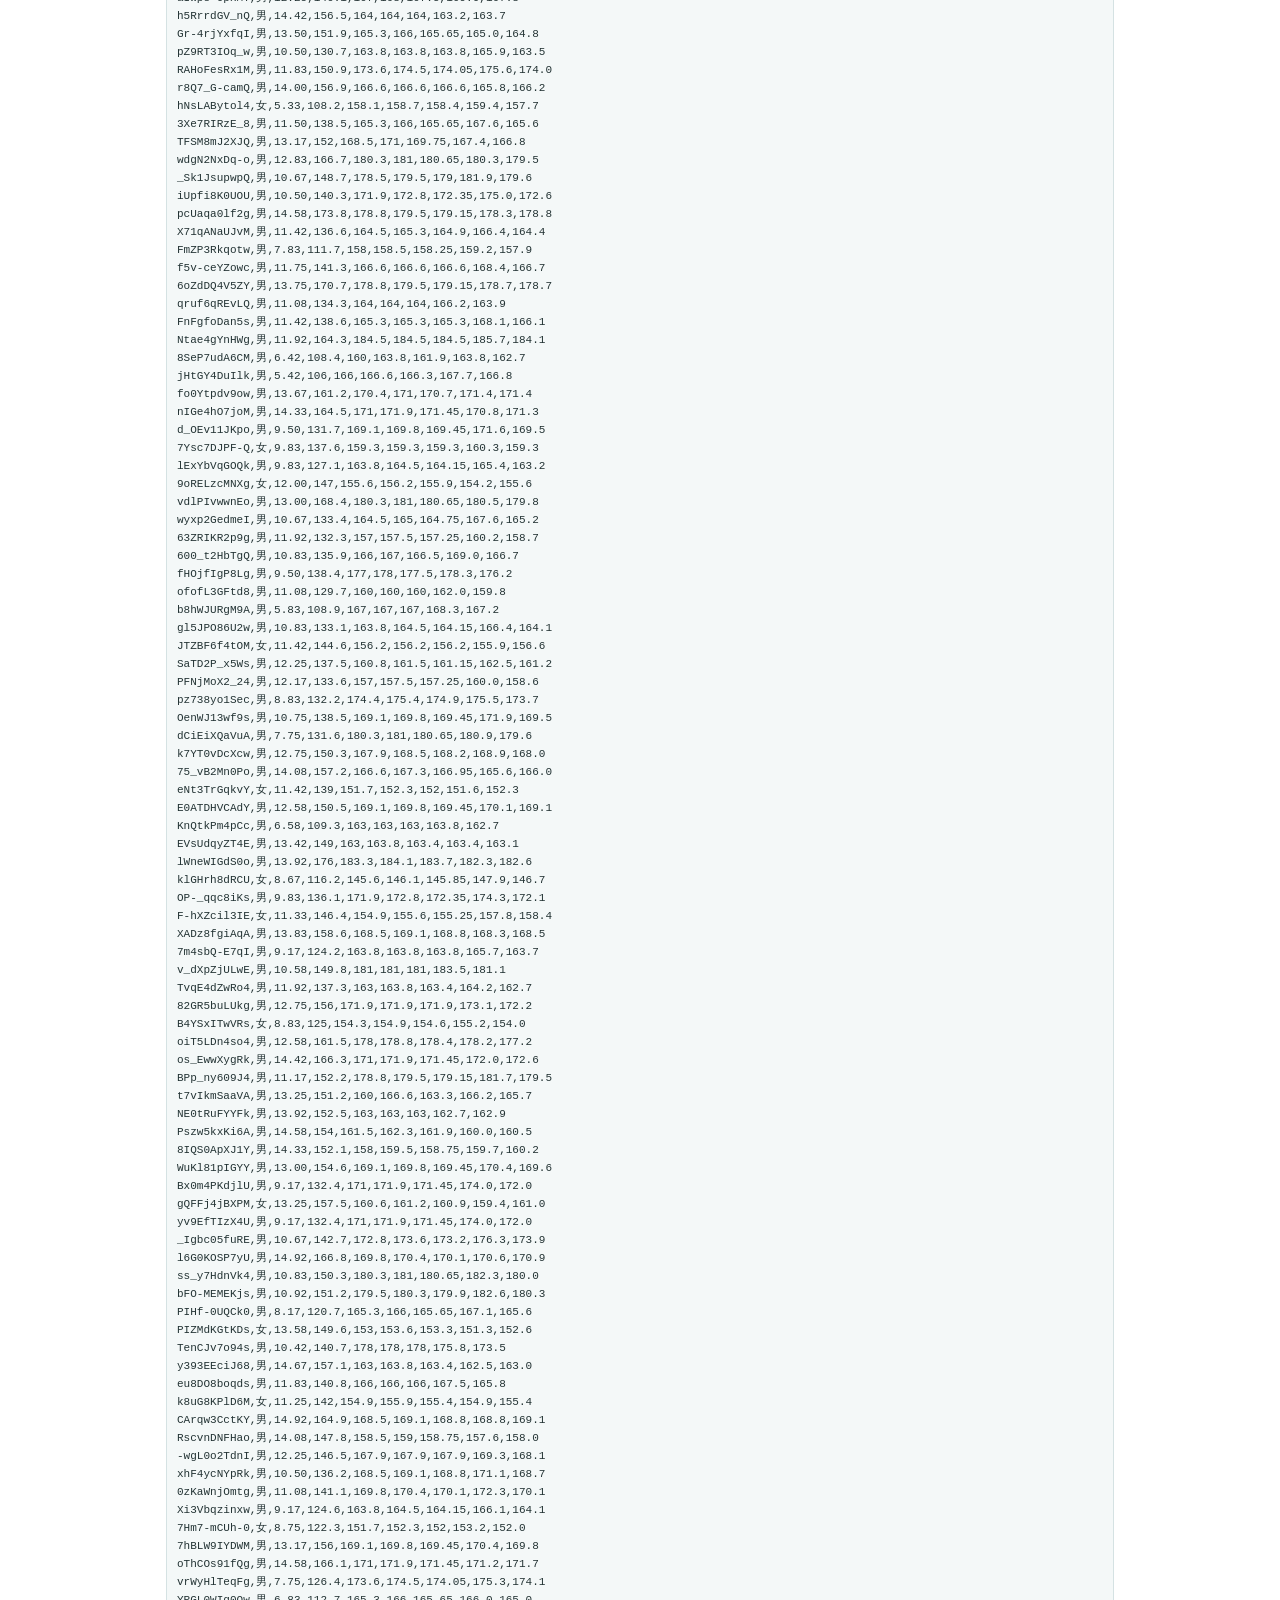
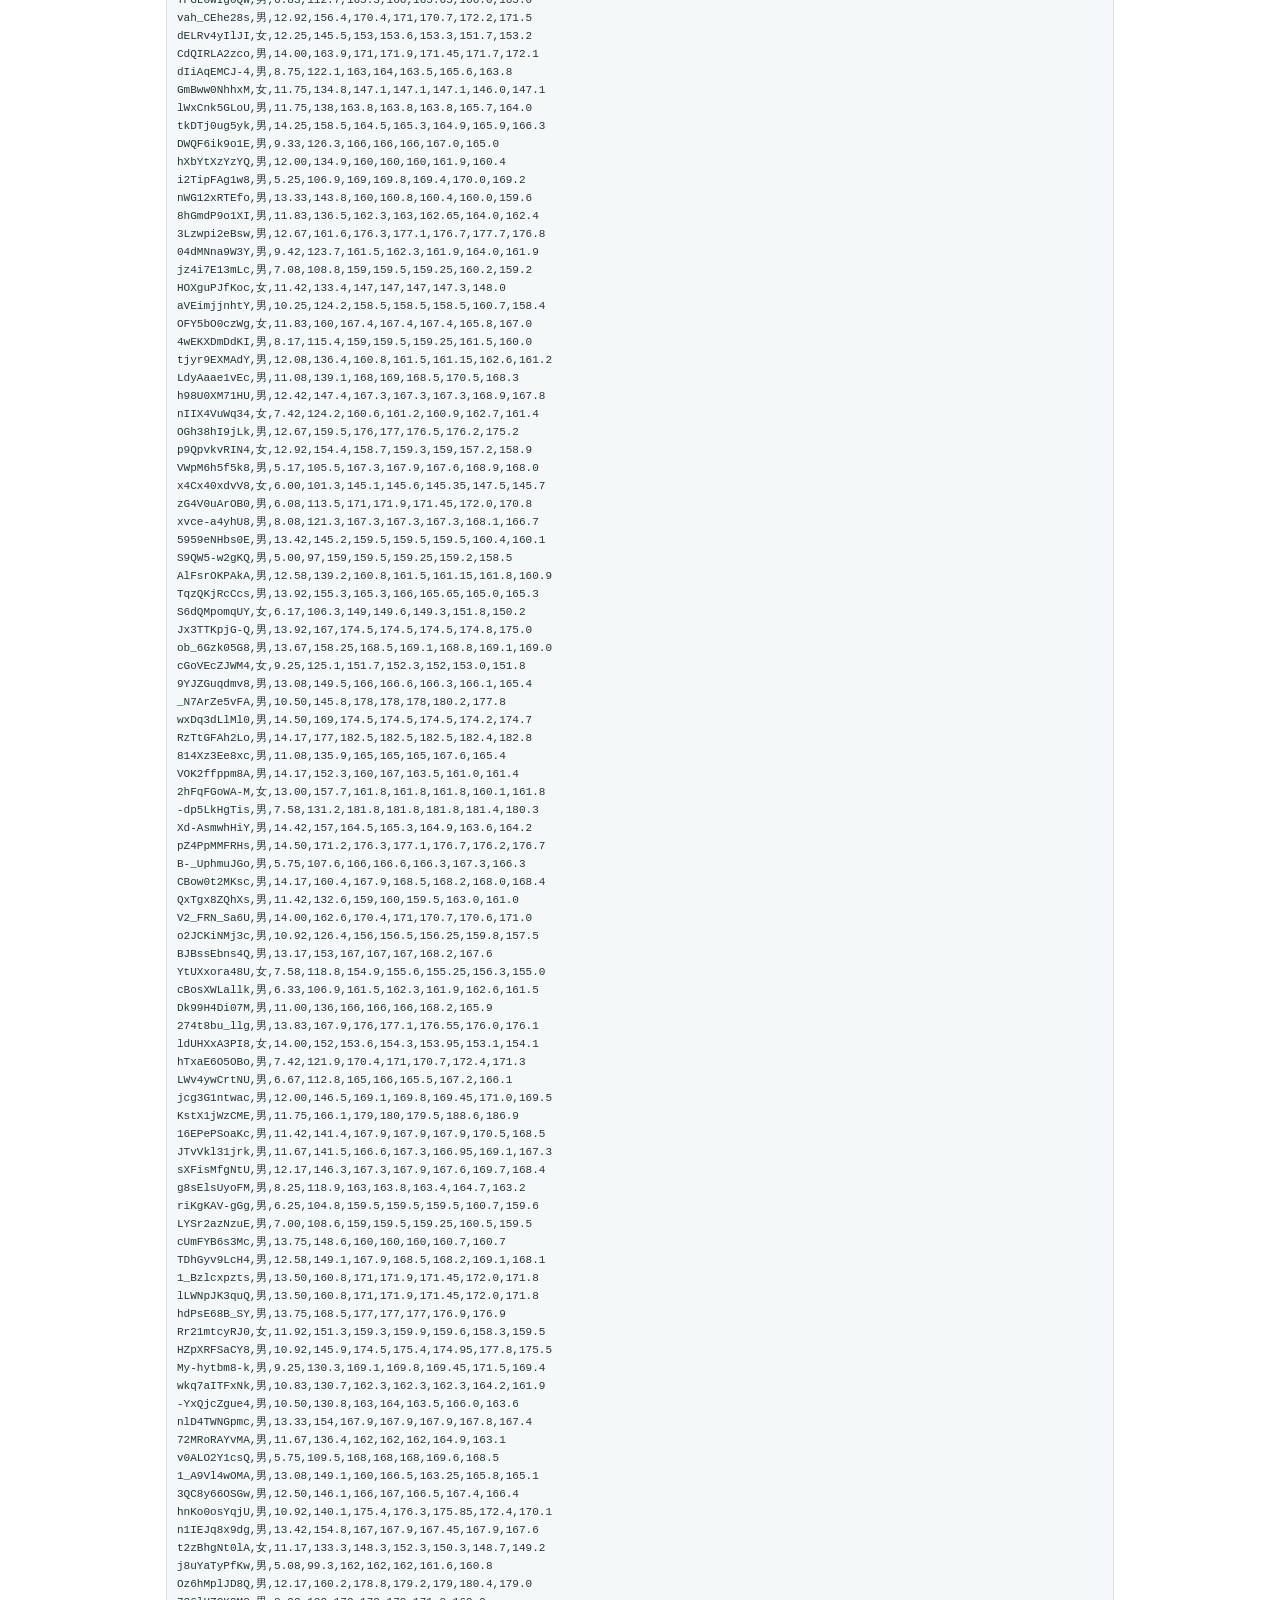
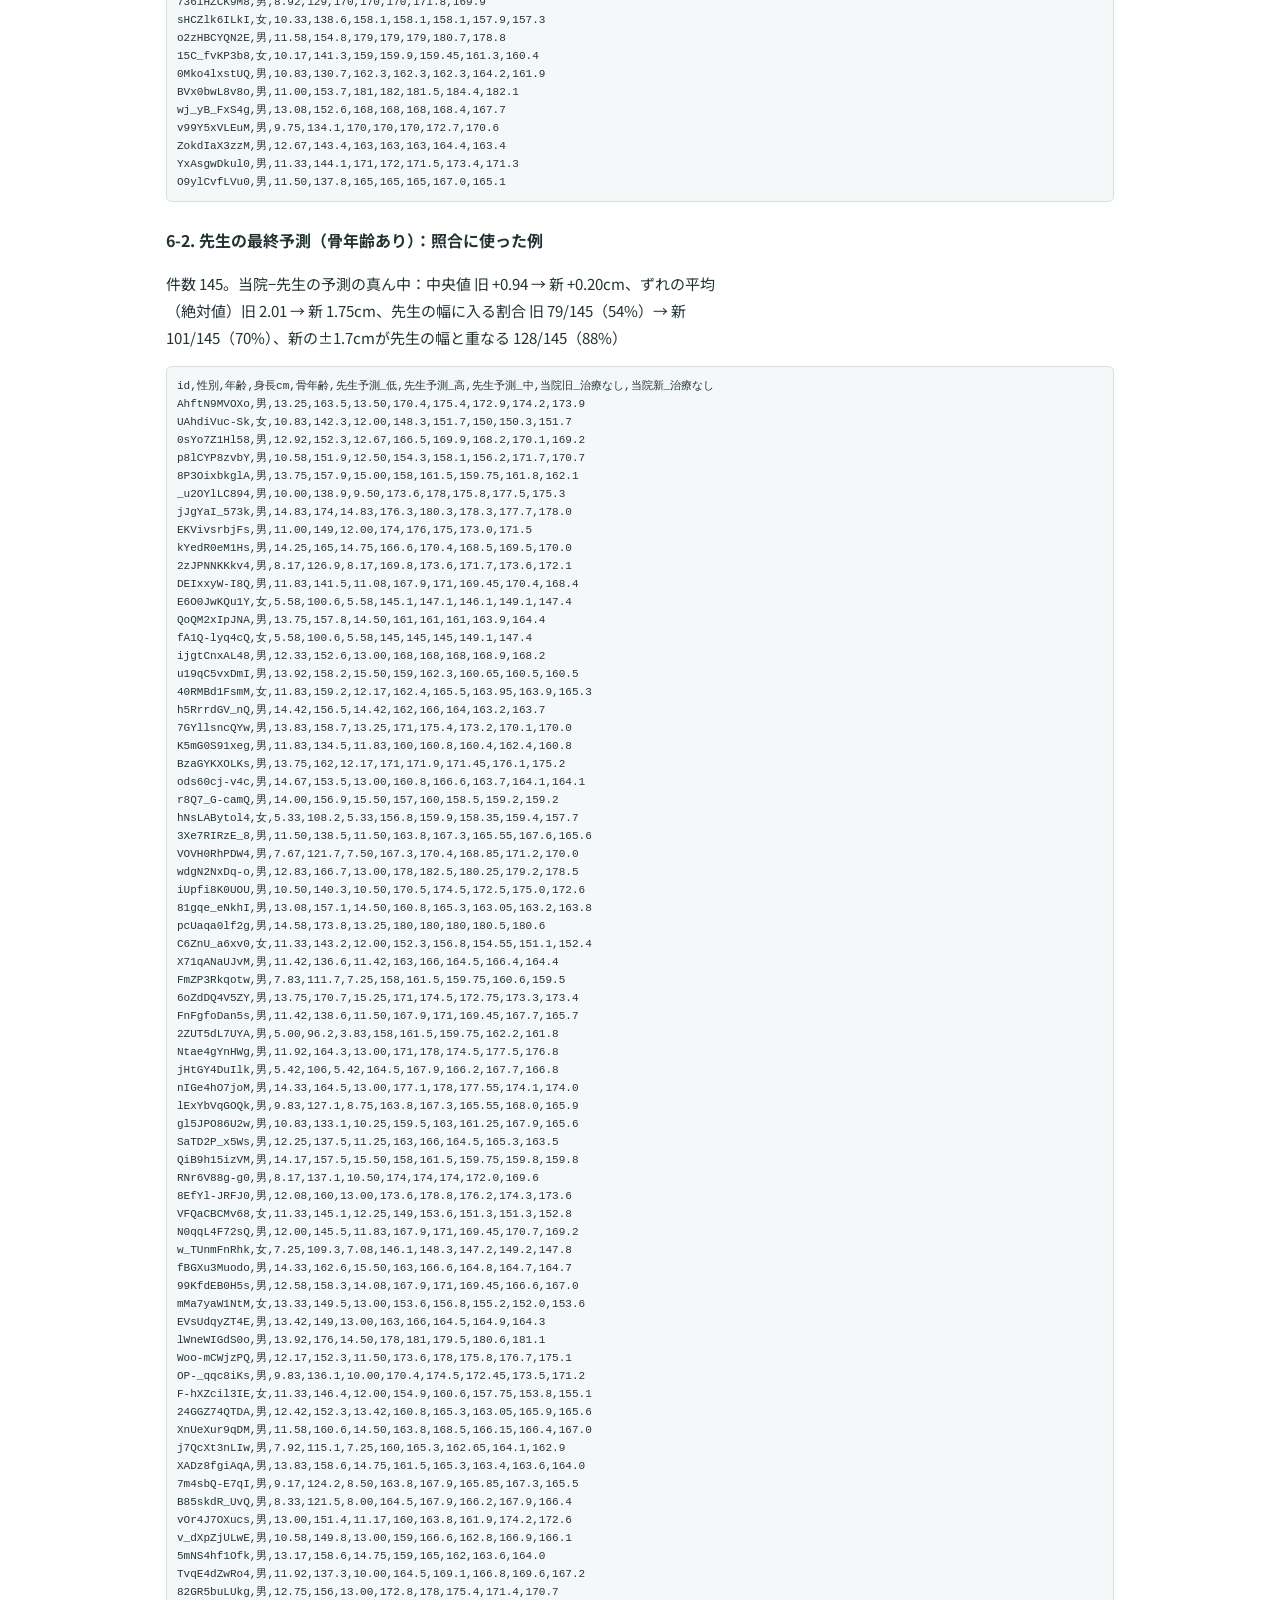
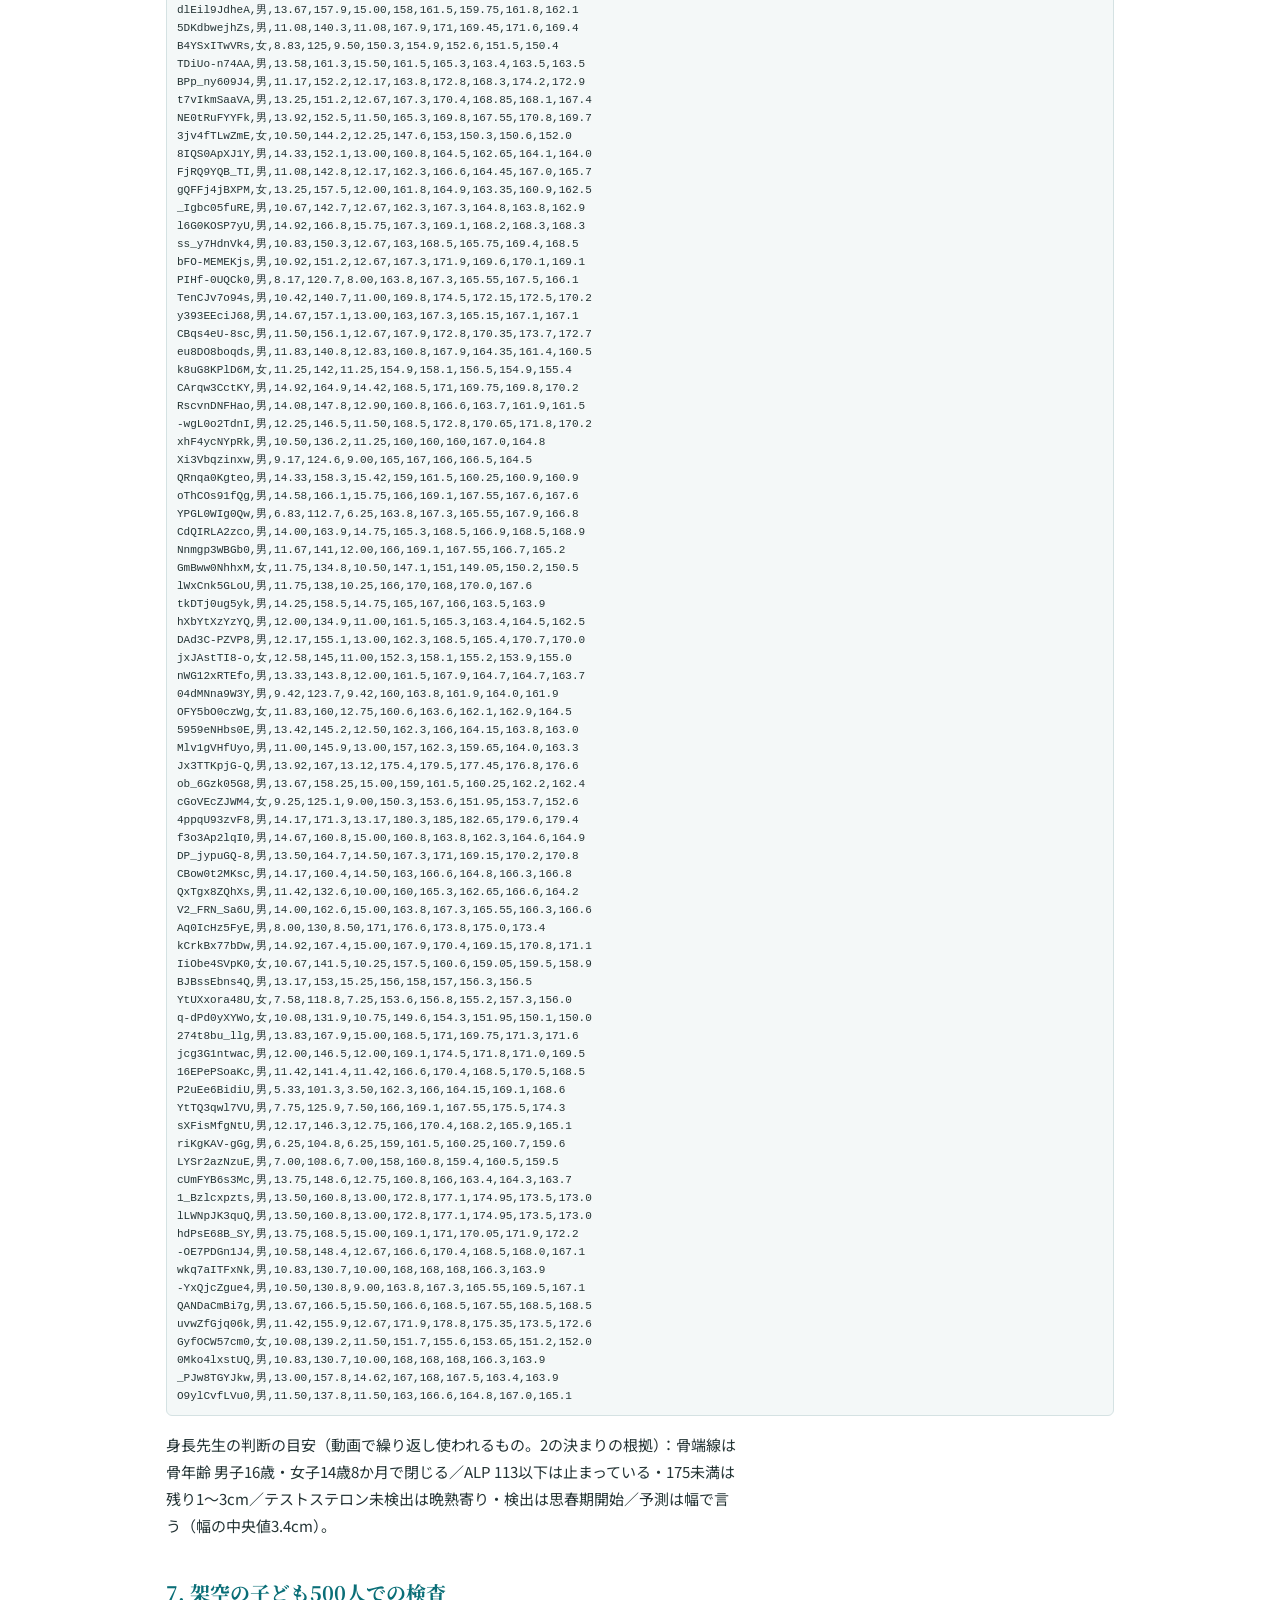
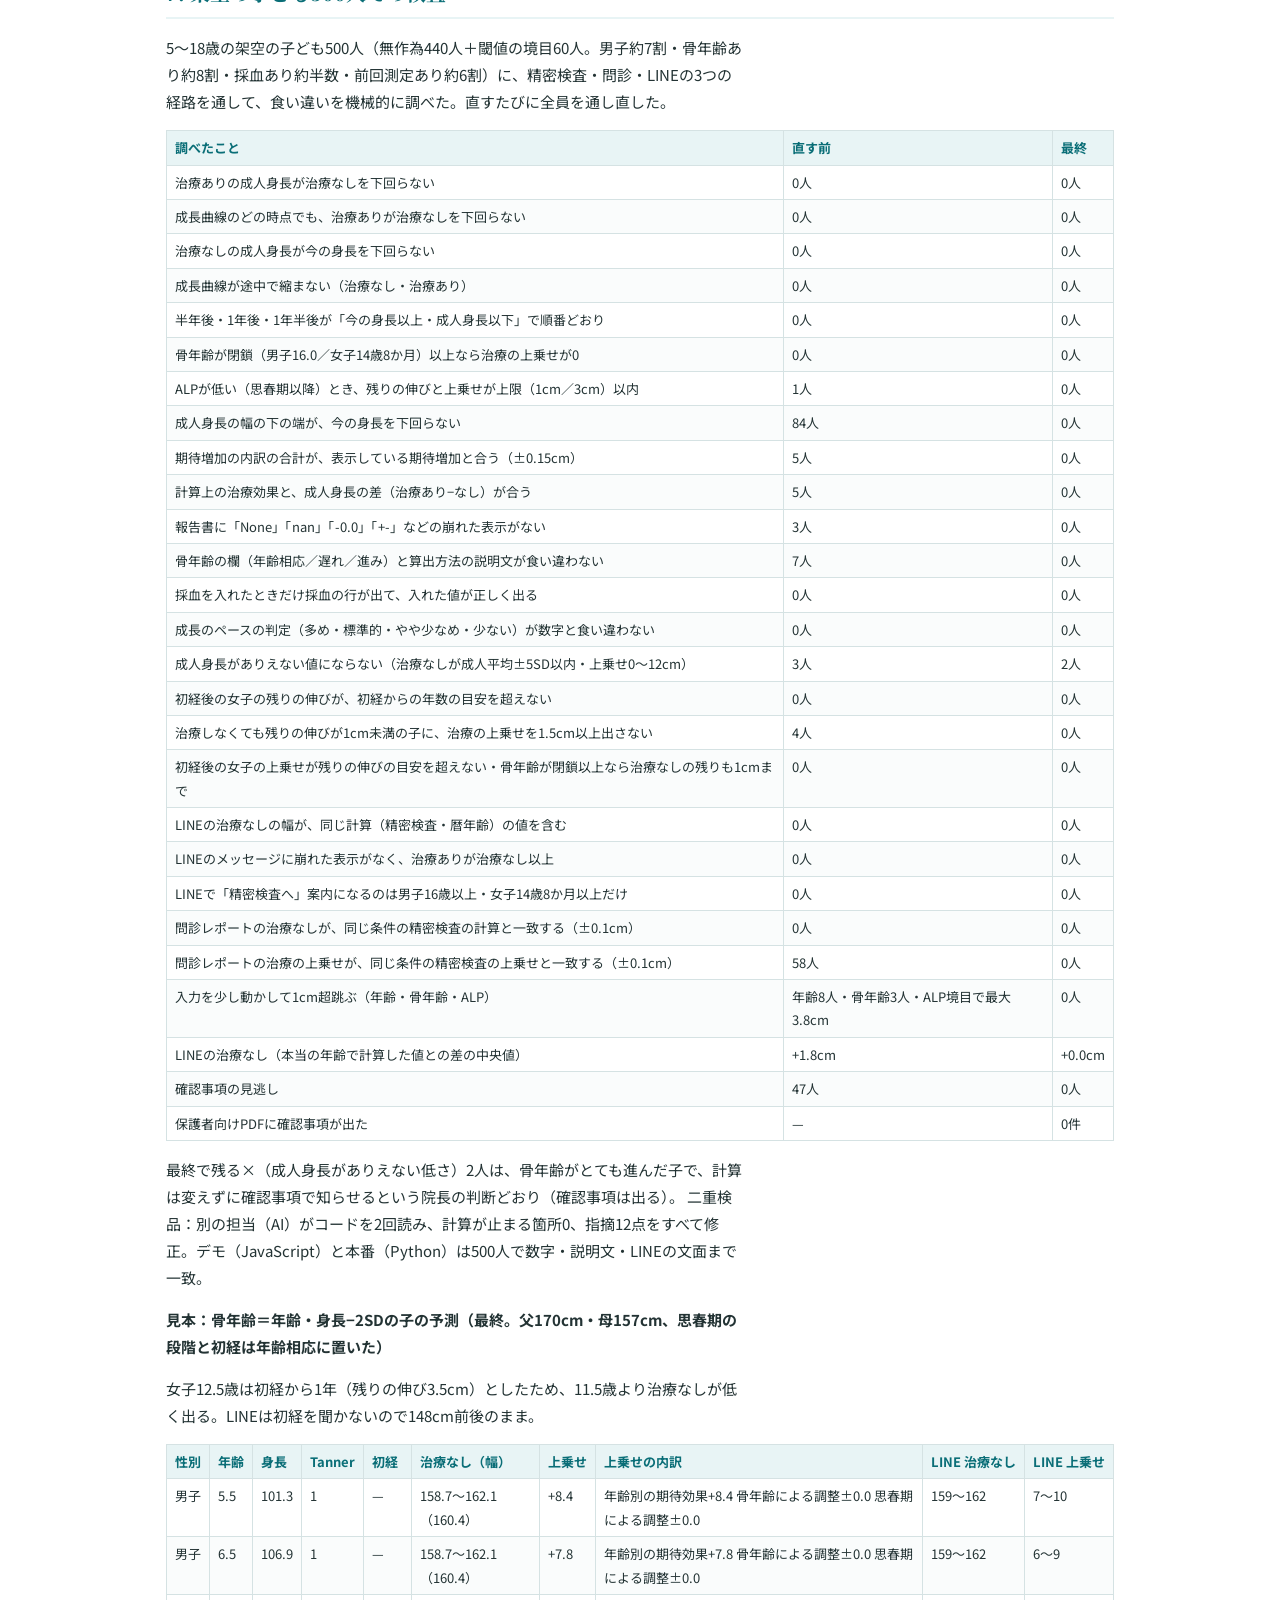
==== commit 4dd7d744: "AI用データに保護者向け版の案を追記 Co-Authored-By: Claude Opus 5.5 <noreply@anthropic.com>" ====
--- a/data.html
+++ b/data.html
@@ -143,6 +143,7 @@
 <li>4 成長曲線、5 1年後の見通し（半年後・1年後・1年半後）、6 成長のペース（1年間の伸び＝多め・標準的・やや少なめ・少ない／思春期の状況／出生時の体格）、7 毎日の生活でできること（問診票があるときだけ。睡眠・日光浴・食事）、今後の流れ</li>
 <li>見た目と並びは今の雛形（2026-10-01 SAMPLE）どおり。2ページに収める</li>
 <li>（2026-11-11 デモだけの案・本番の修正28ファイルにはまだ入れていない）デモの5は「これからの見通し」：1年後・2年後・3年後・大人の4行に、治療しない場合・GH治療を続けた場合・治療による差を並べる。成長が終わった年は出さない。「大人」は3の予測と同じ値。差は1年目にいちばん大きくつき、そのあとも少しずつ広がる（上乗せの年ごとの配分は、残り5年以上で45/25/15/10/5%、3年以上で50/30/20%、それ未満で60/40%）。「1年でやめた場合」などの線は出さない（やめた後に差がどれだけ残るかの根拠がないため）</li>
+<li>（2026-11-11 デモだけの案・本番には未反映）保護者向けに読みやすくした版：本文14px・いちばん小さい文字でも12px、飾りの英語を外す、A4で4枚（1枚目の上に「このレポートのまとめ」）、専門用語はやさしい言葉を大きく・元の言葉を下に小さく（例：SD値→同じ年齢の子と比べた位置＋背の順で100人中◯番目、ALP→骨が伸びる勢い、遺伝的予測身長→ご両親から見た目安）。計算と計算の部品が作る文は変えず、表示のときだけ言い換える。言い換え表は README の「保護者向けに読みやすく」の節</li>
 <li>スタッフ向けの確認事項（3-5）は管理画面にだけ出て、PDFには出ない</li>
 </ul>
 <h3>3-4. 問診レポートとLINE簡易予測</h3>
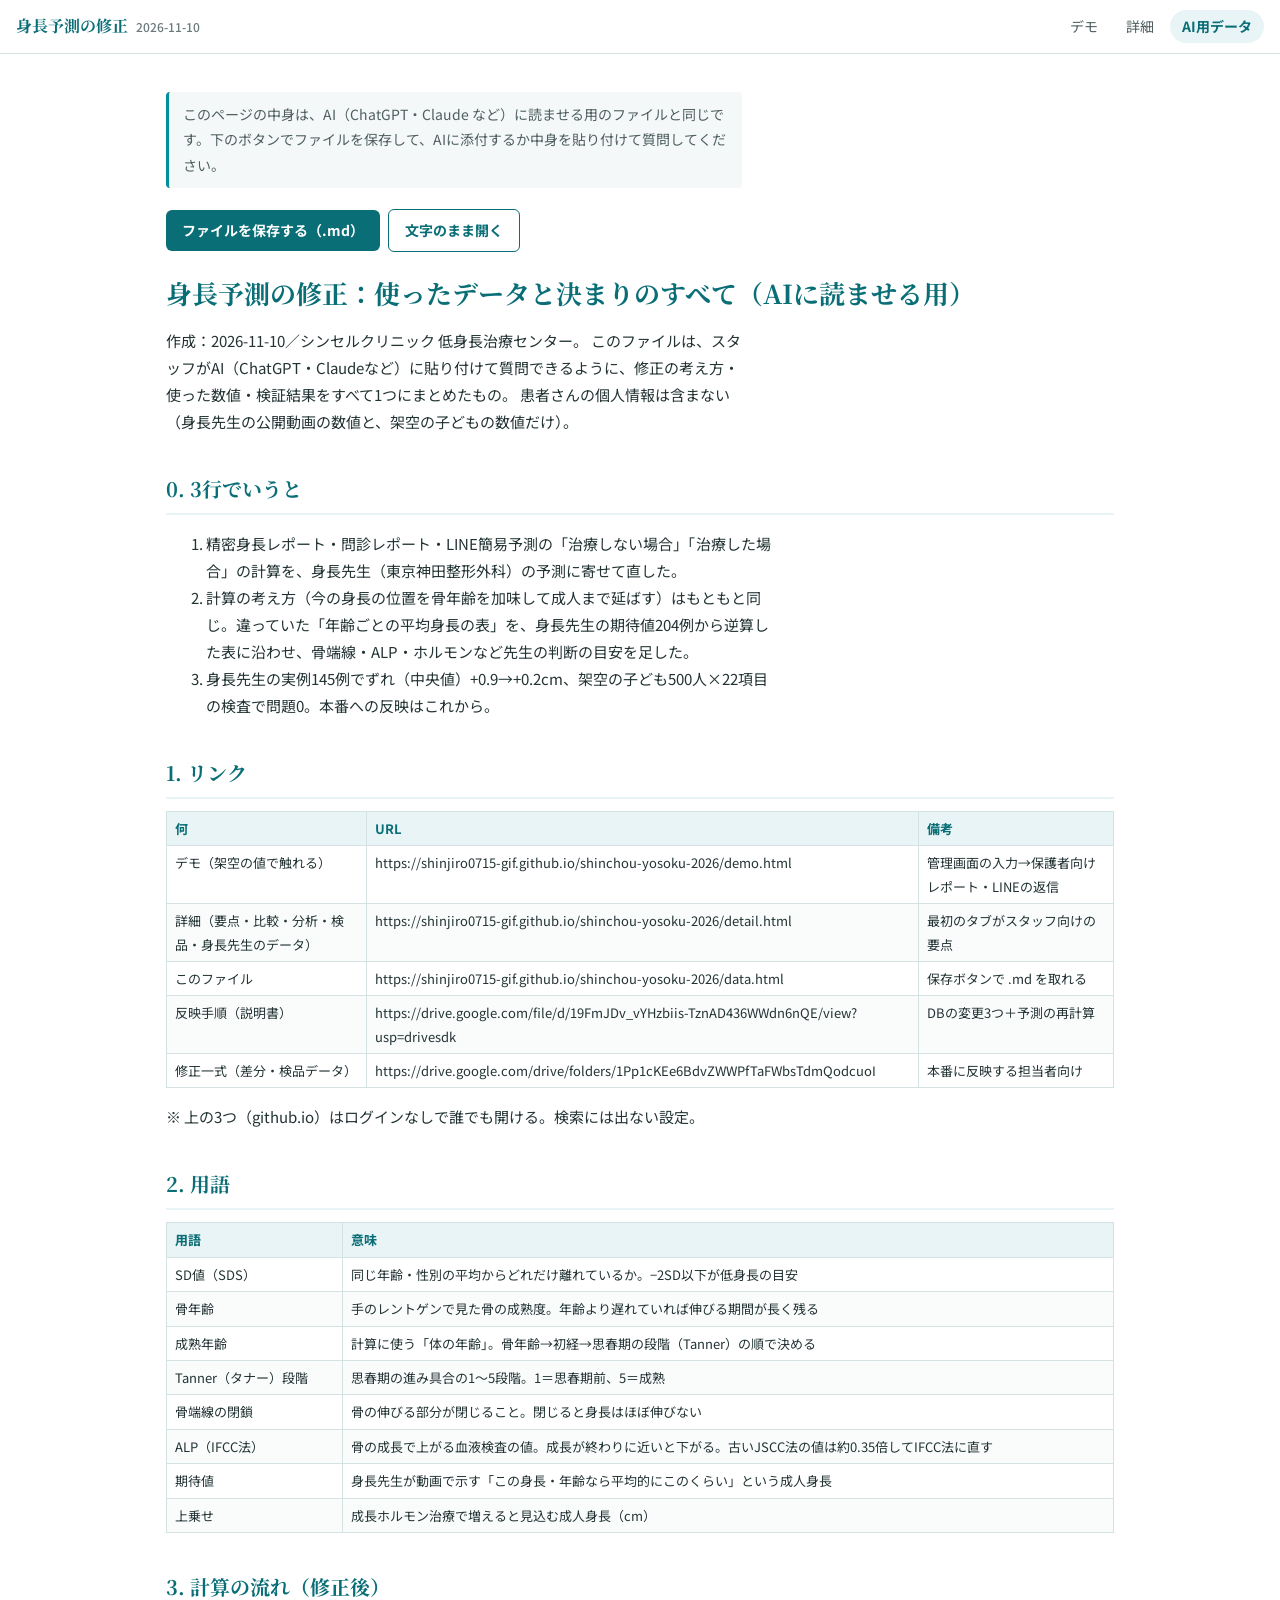
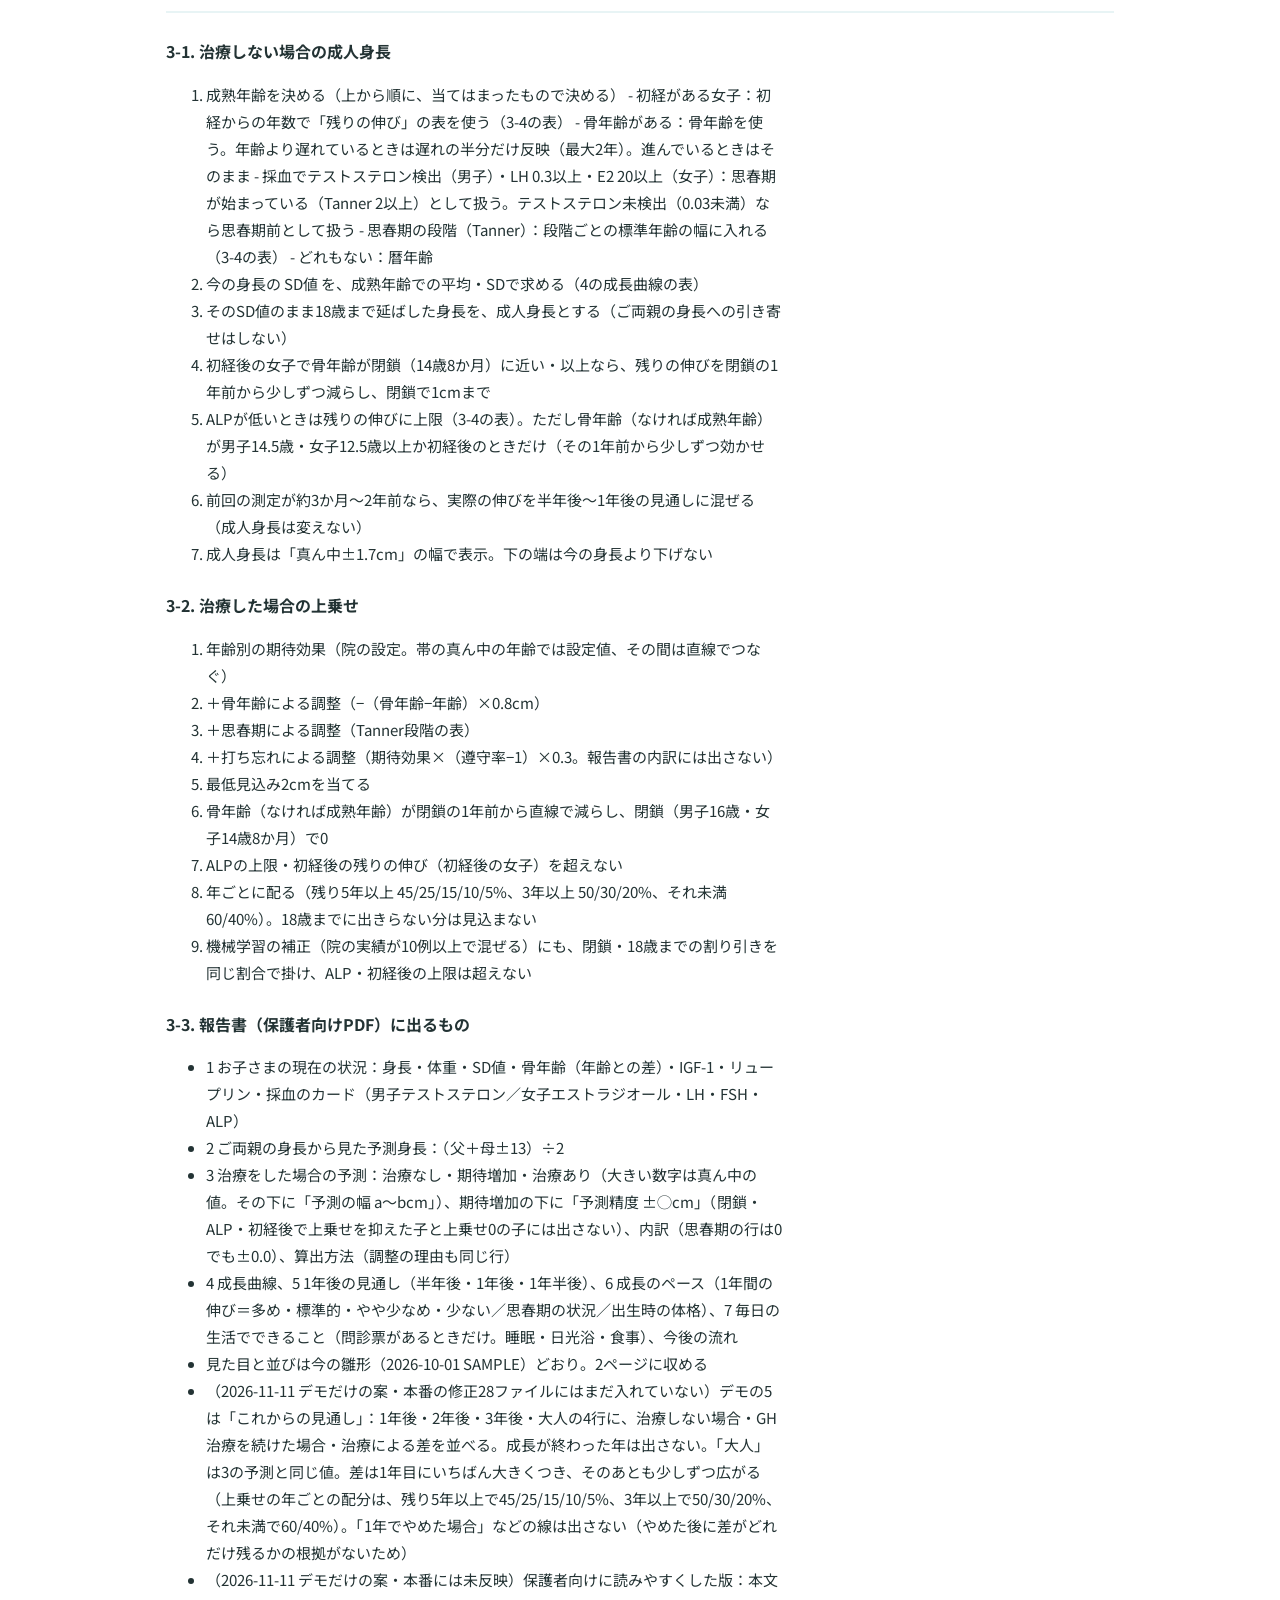
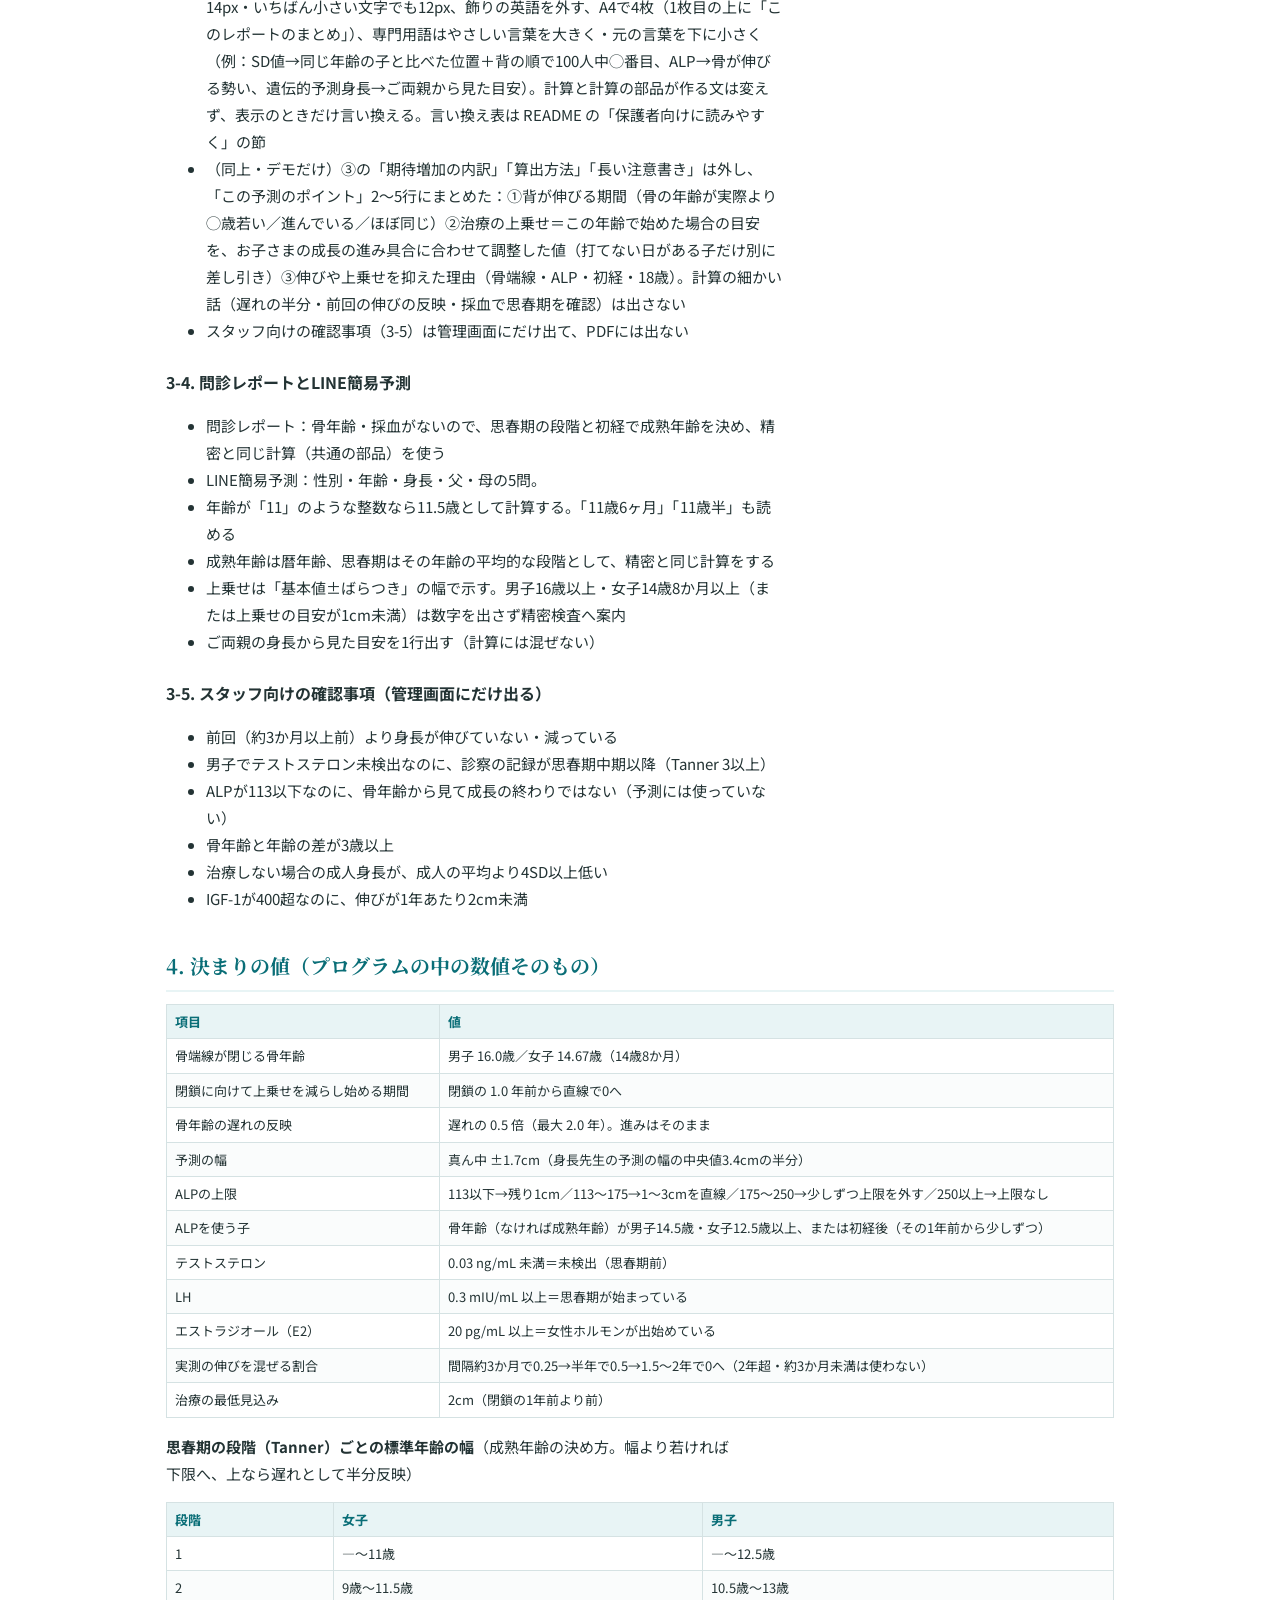
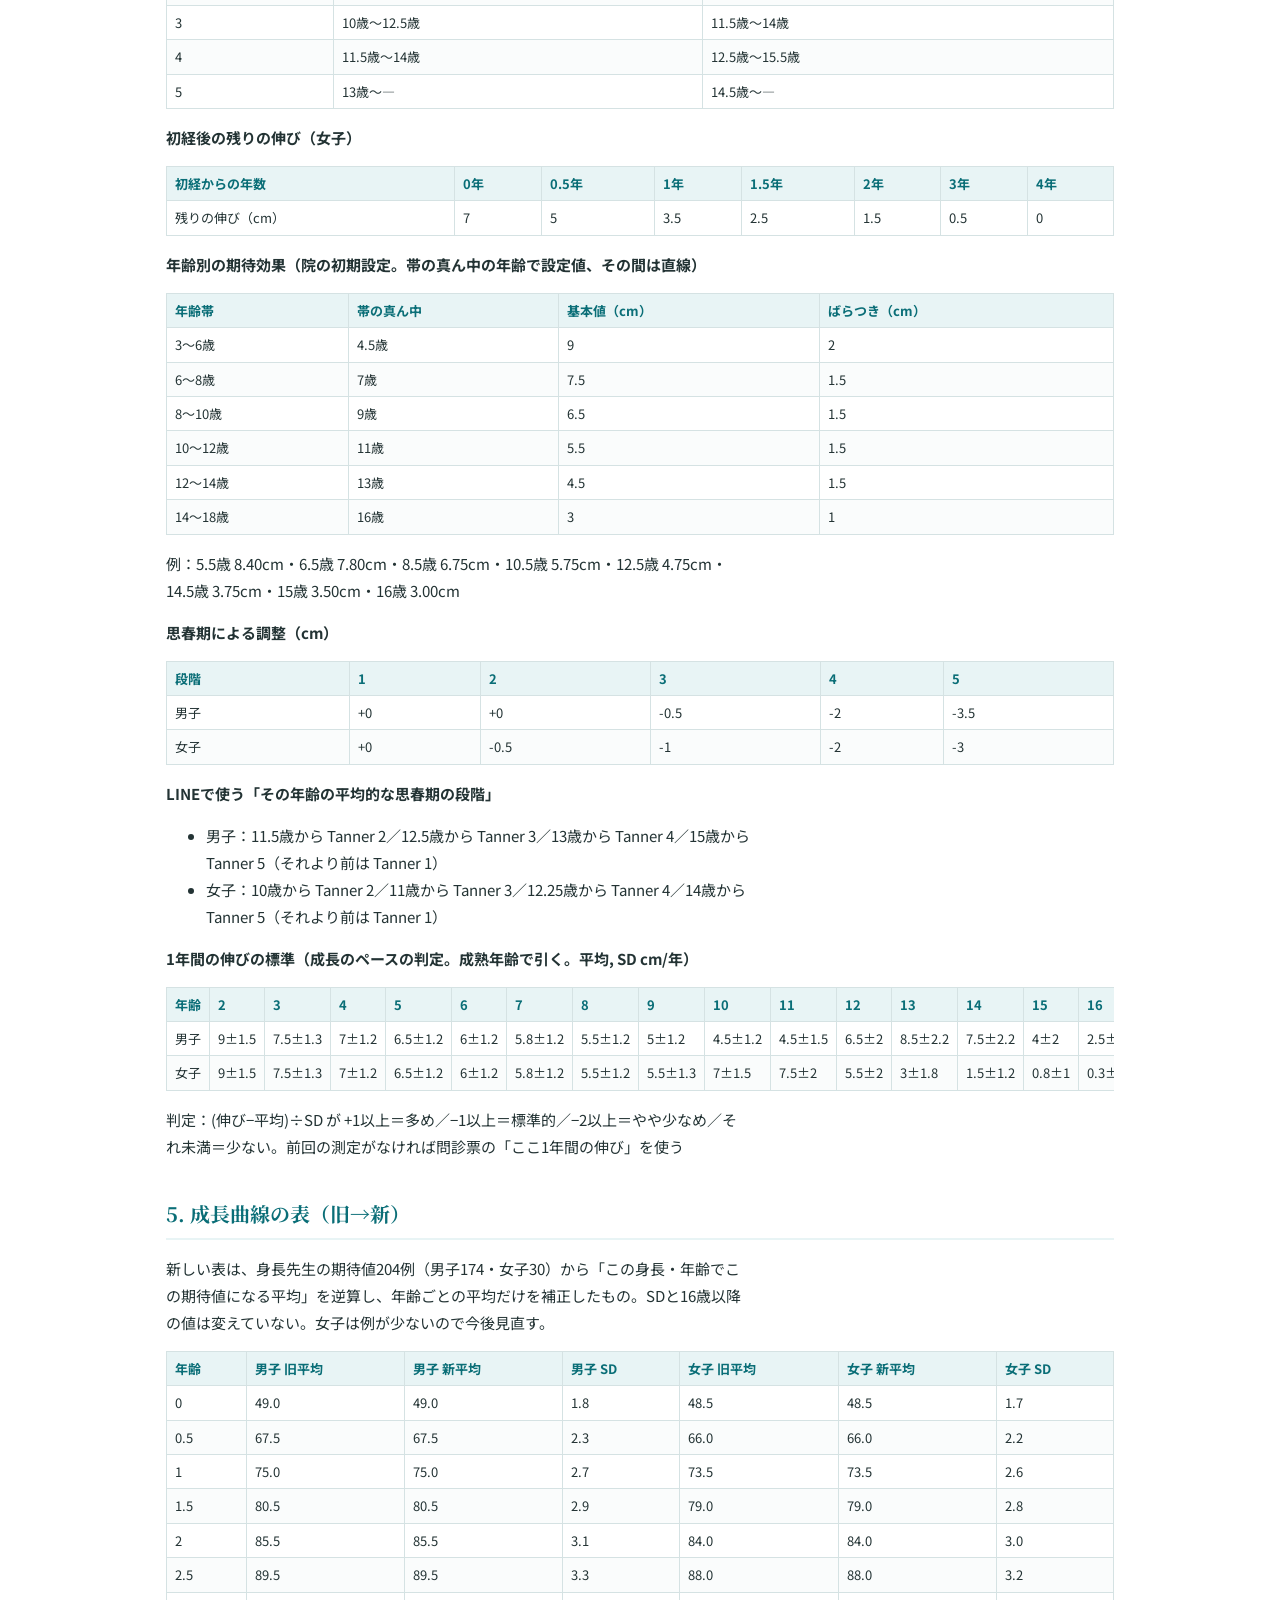
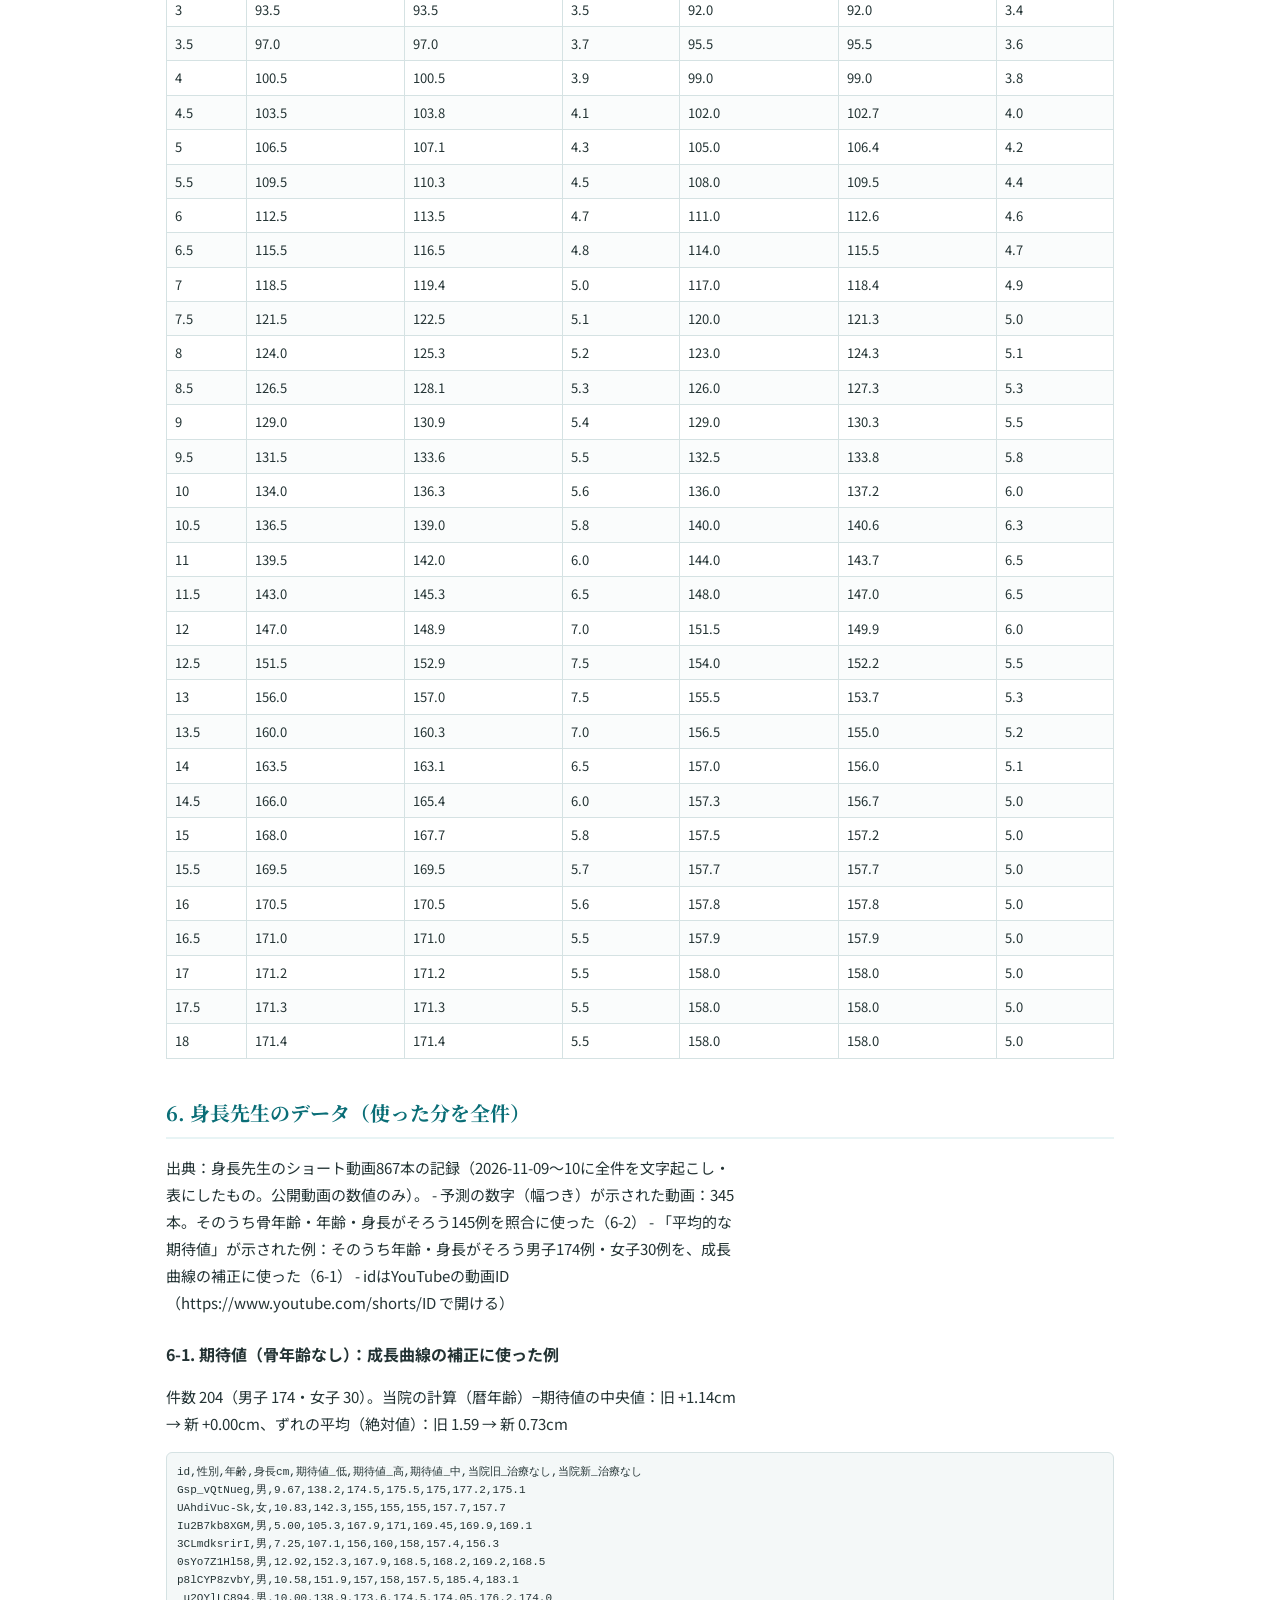
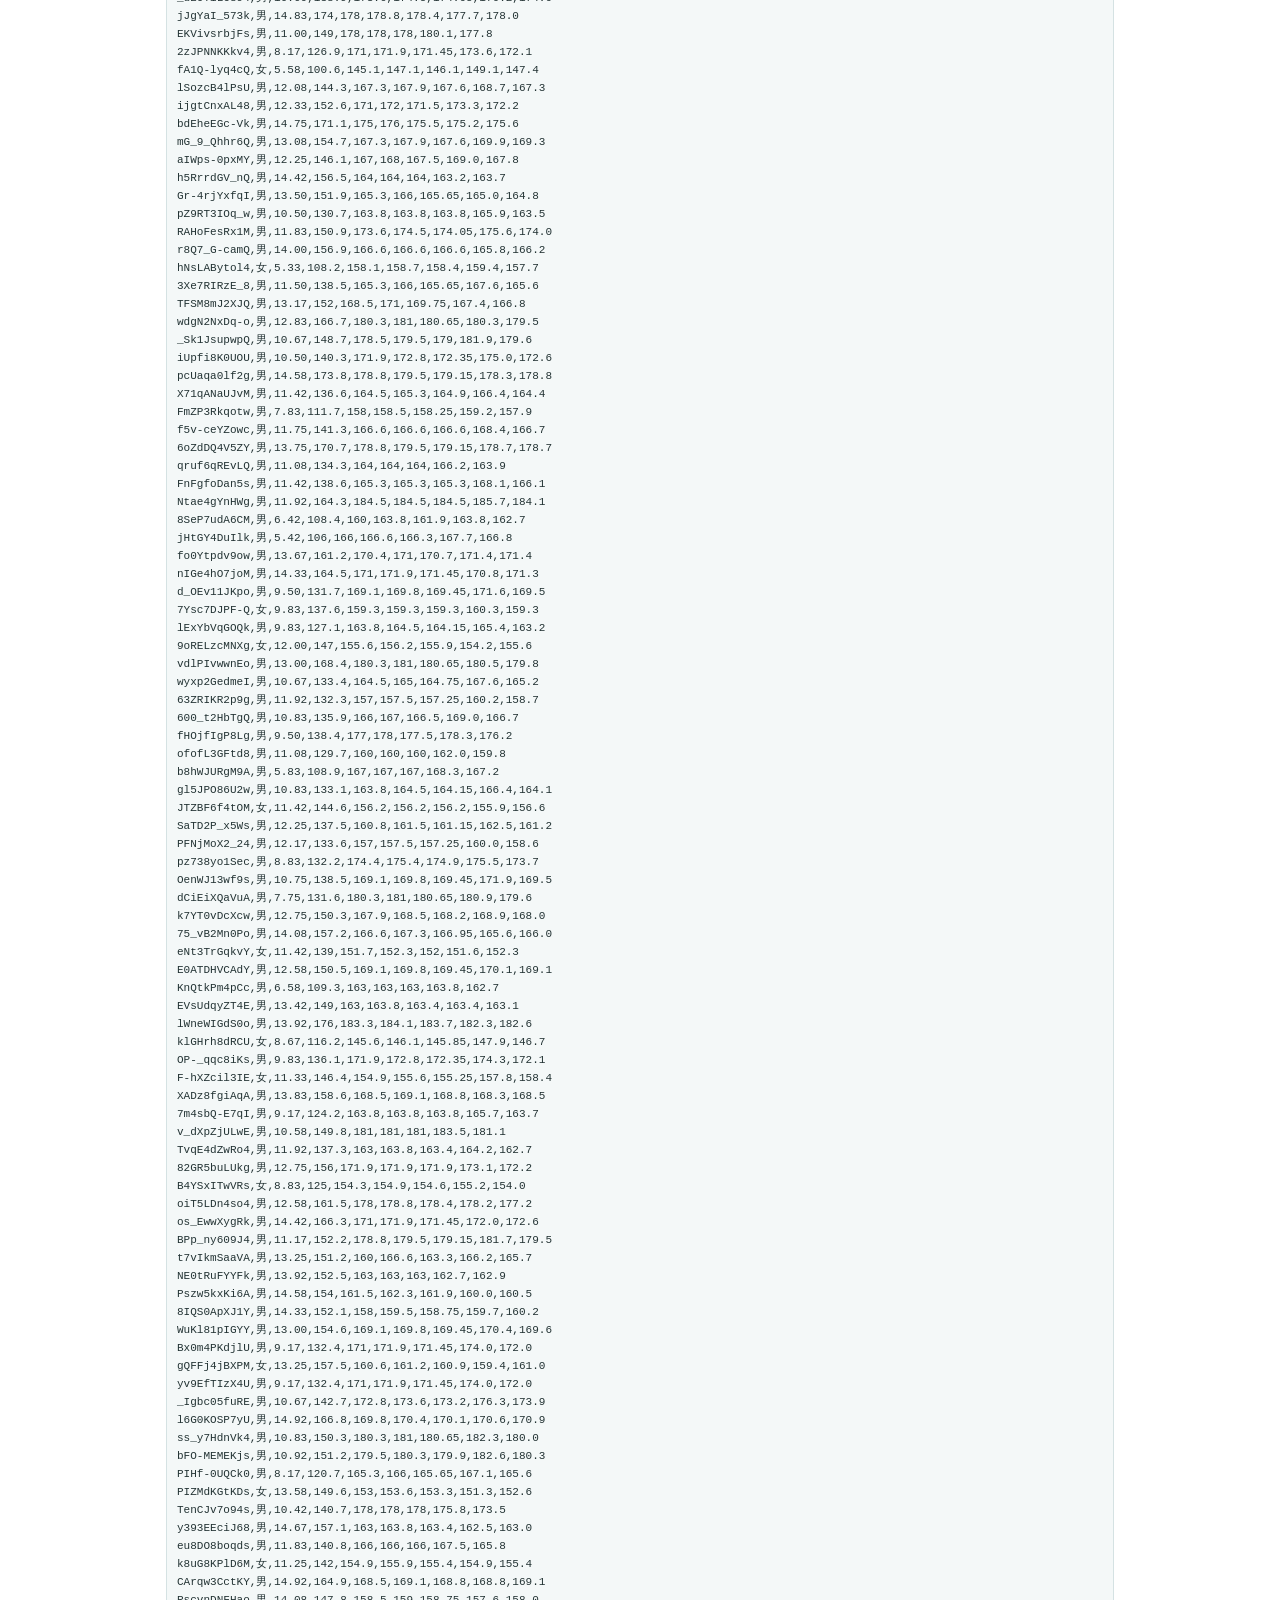
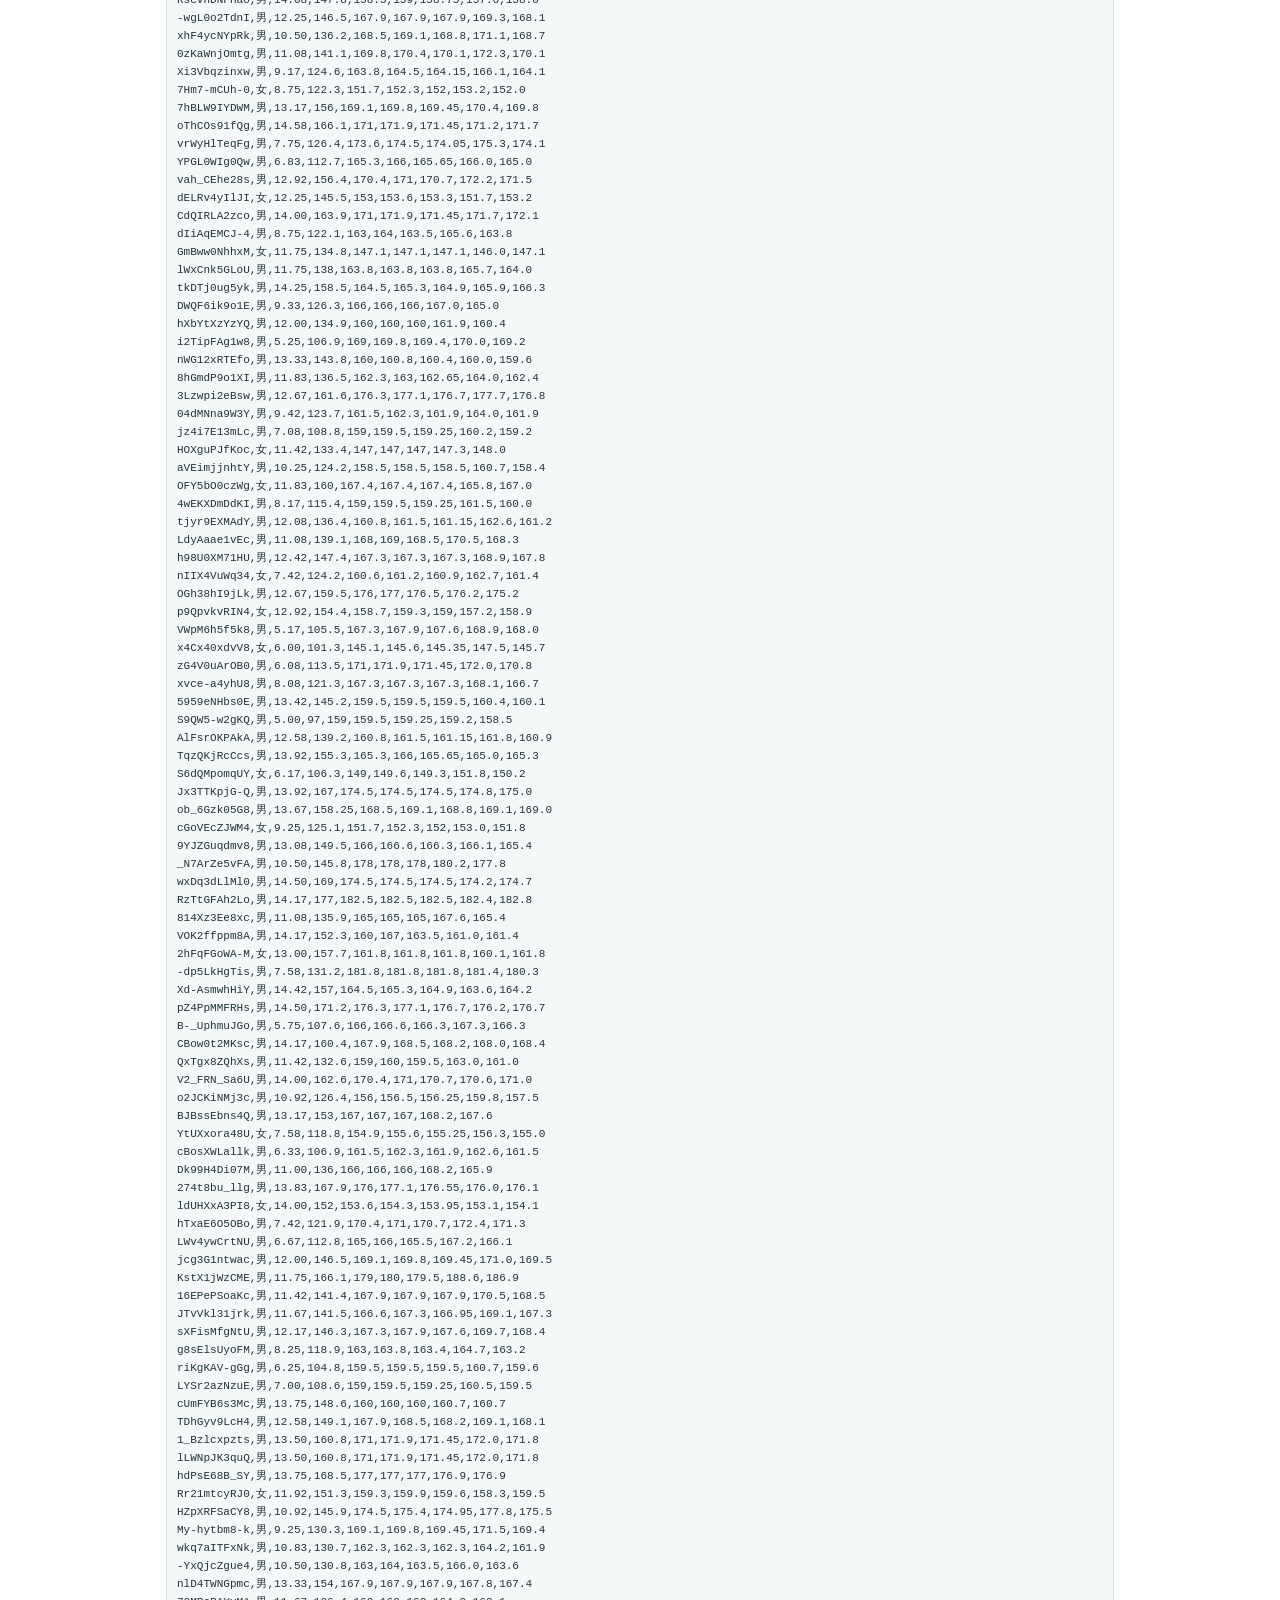
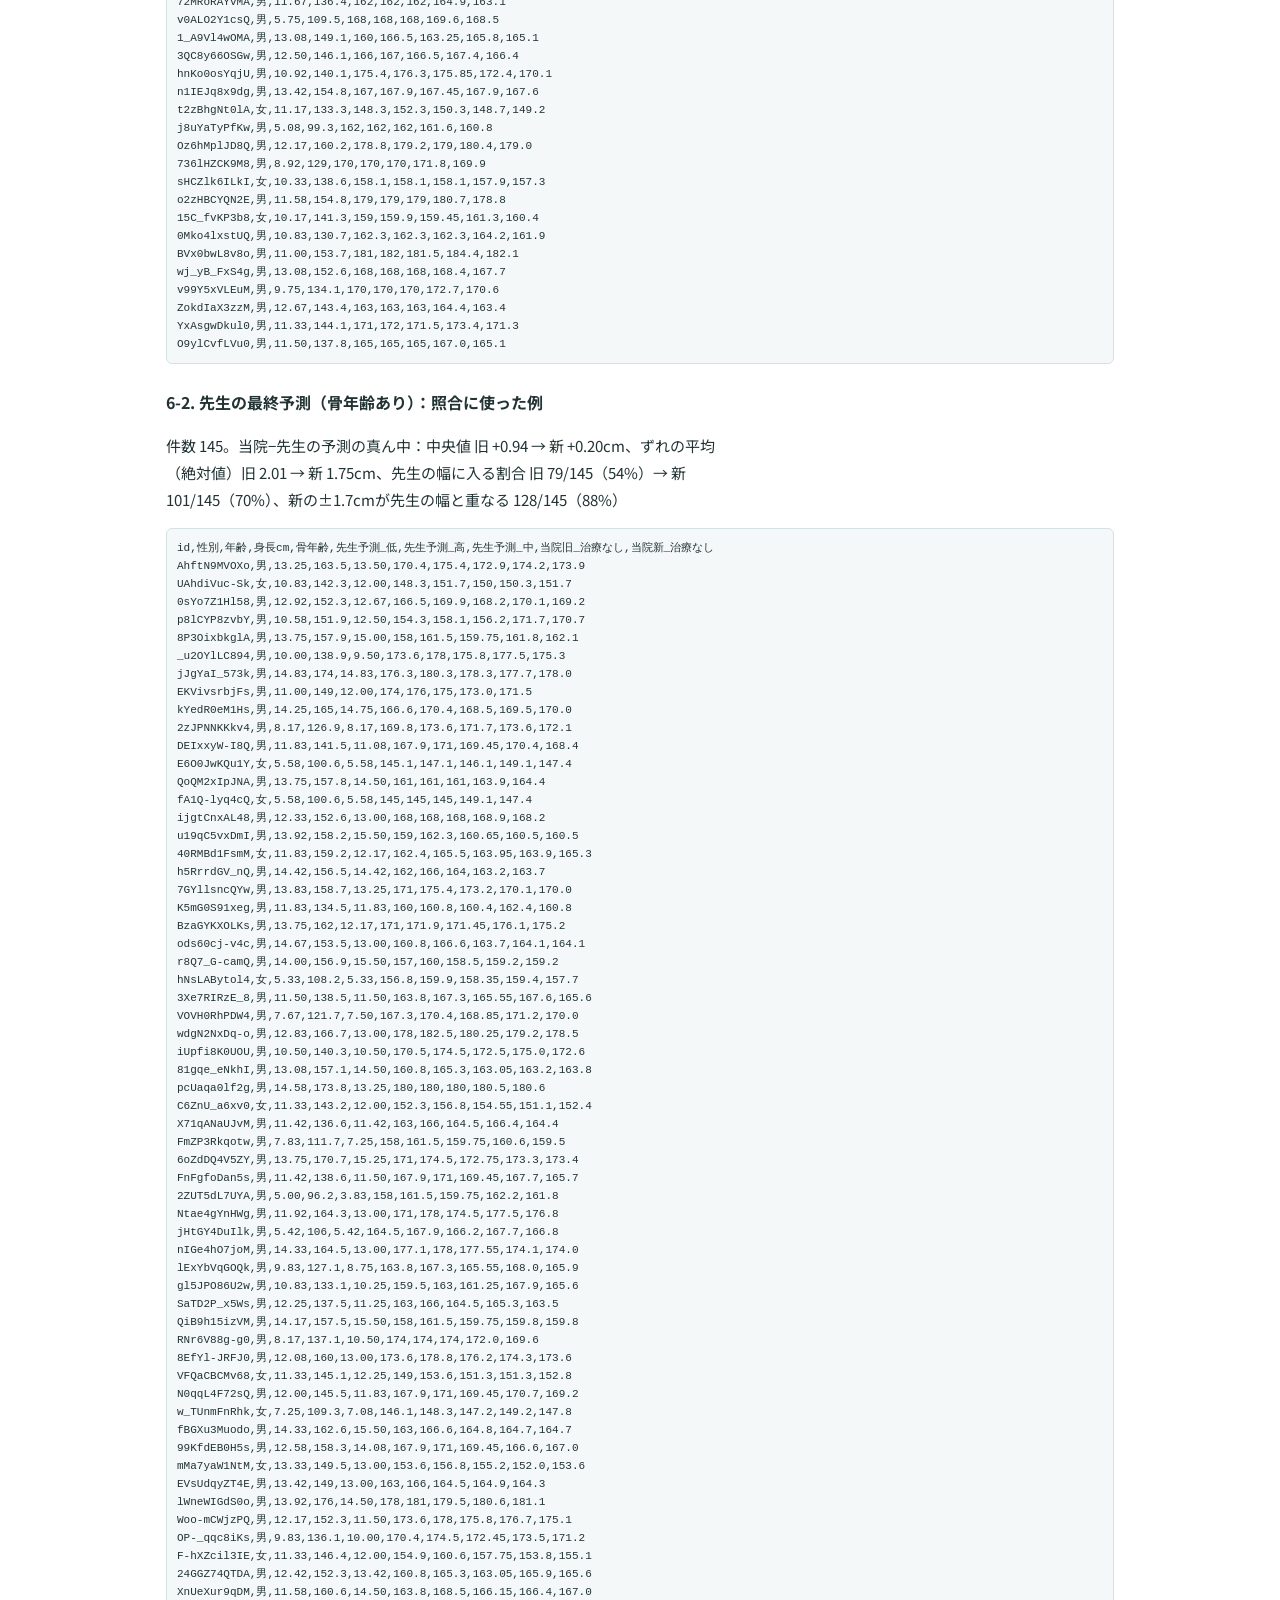
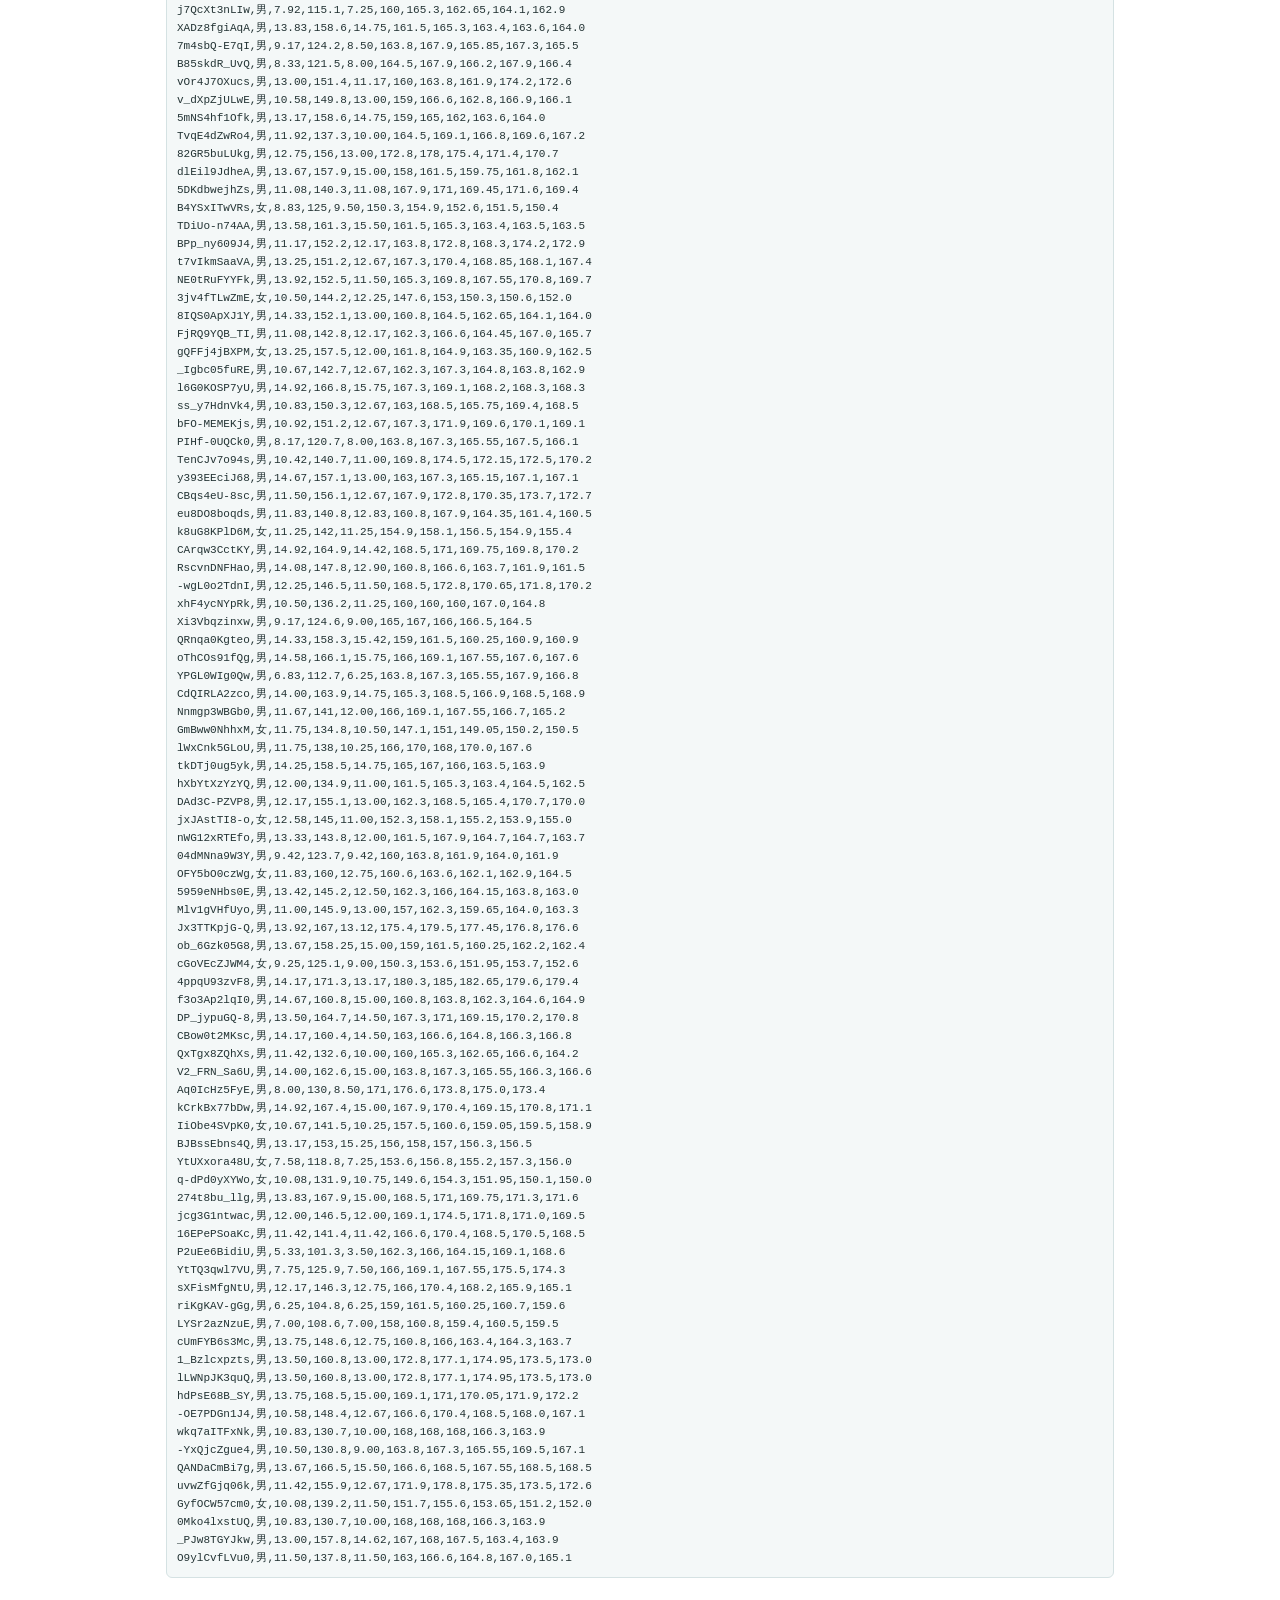
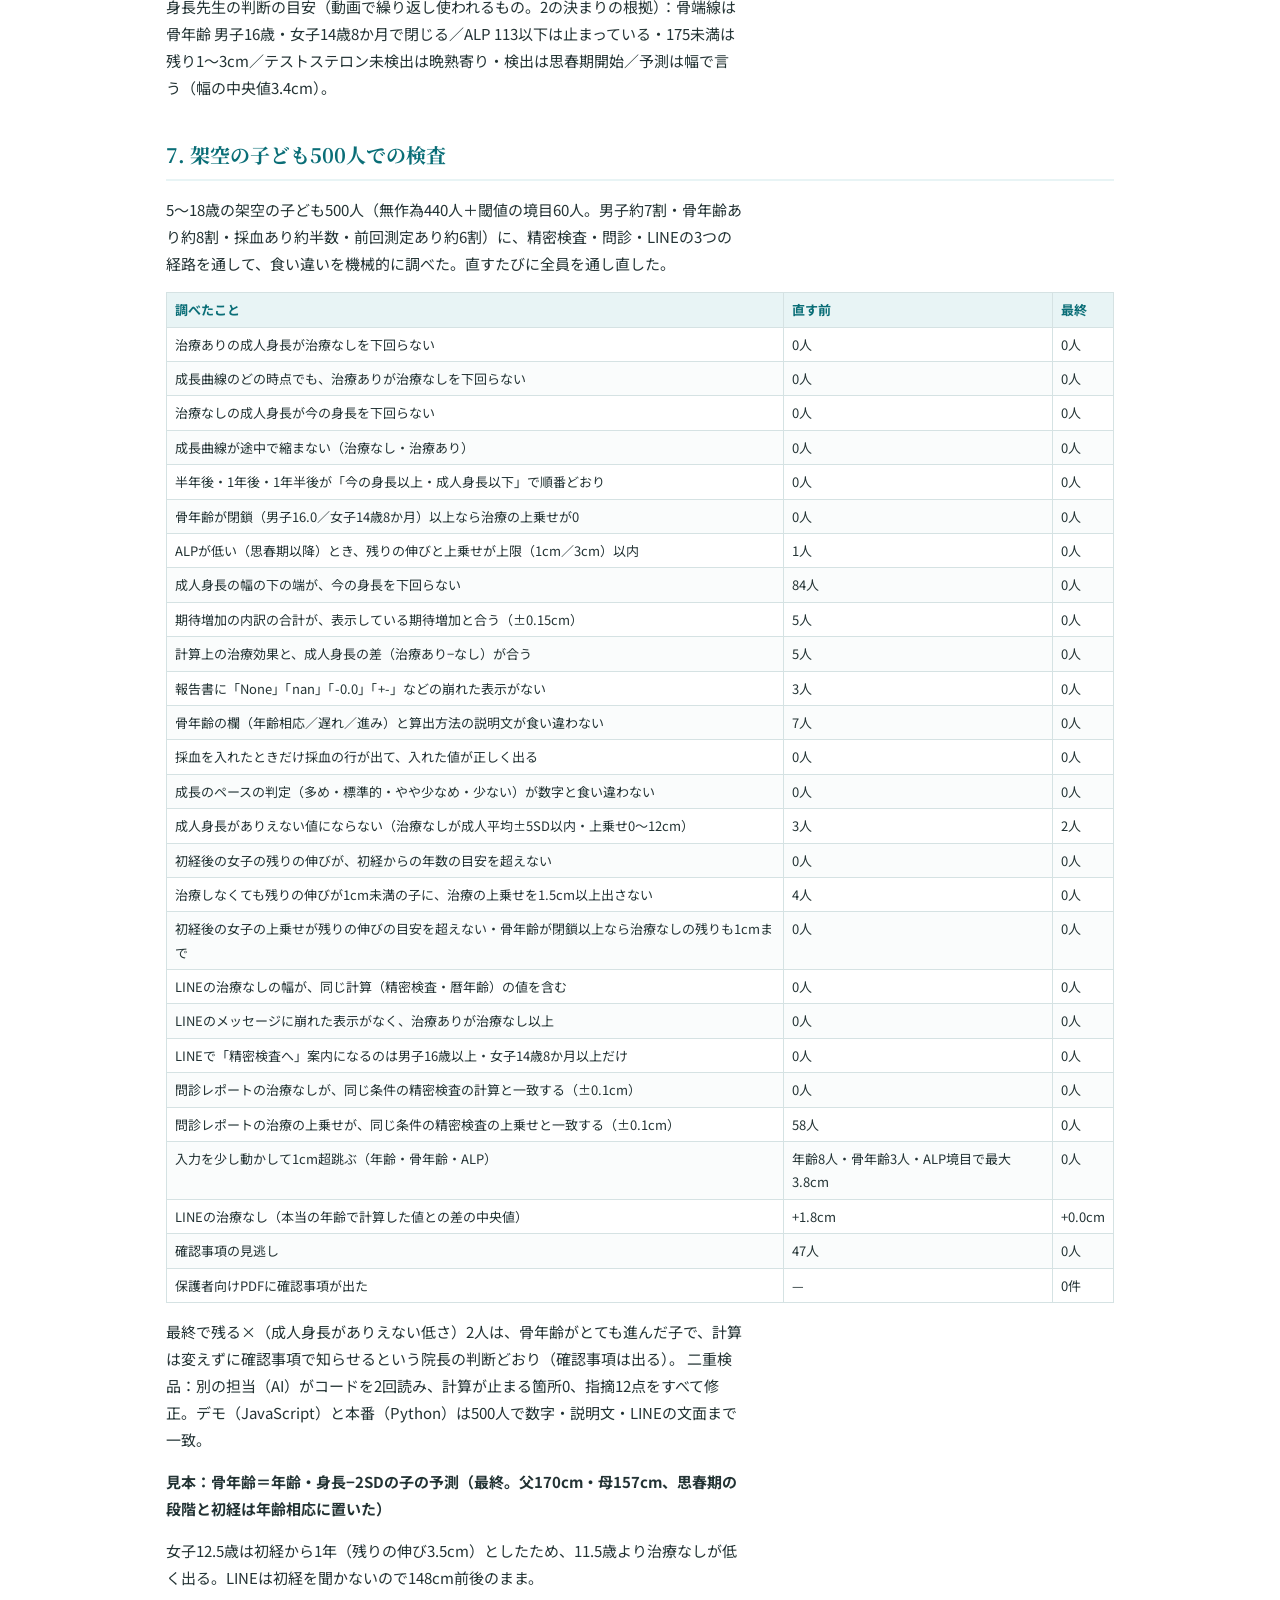
==== commit ed7c0d0f: "AI用データに③の言い換えを追記 Co-Authored-By: Claude Opus 5.5 <noreply@anthropic.com>" ====
--- a/data.html
+++ b/data.html
@@ -144,6 +144,7 @@
 <li>見た目と並びは今の雛形（2026-10-01 SAMPLE）どおり。2ページに収める</li>
 <li>（2026-11-11 デモだけの案・本番の修正28ファイルにはまだ入れていない）デモの5は「これからの見通し」：1年後・2年後・3年後・大人の4行に、治療しない場合・GH治療を続けた場合・治療による差を並べる。成長が終わった年は出さない。「大人」は3の予測と同じ値。差は1年目にいちばん大きくつき、そのあとも少しずつ広がる（上乗せの年ごとの配分は、残り5年以上で45/25/15/10/5%、3年以上で50/30/20%、それ未満で60/40%）。「1年でやめた場合」などの線は出さない（やめた後に差がどれだけ残るかの根拠がないため）</li>
 <li>（2026-11-11 デモだけの案・本番には未反映）保護者向けに読みやすくした版：本文14px・いちばん小さい文字でも12px、飾りの英語を外す、A4で4枚（1枚目の上に「このレポートのまとめ」）、専門用語はやさしい言葉を大きく・元の言葉を下に小さく（例：SD値→同じ年齢の子と比べた位置＋背の順で100人中◯番目、ALP→骨が伸びる勢い、遺伝的予測身長→ご両親から見た目安）。計算と計算の部品が作る文は変えず、表示のときだけ言い換える。言い換え表は README の「保護者向けに読みやすく」の節</li>
+<li>（同上・デモだけ）③の「期待増加の内訳」「算出方法」「長い注意書き」は外し、「この予測のポイント」2〜5行にまとめた：①背が伸びる期間（骨の年齢が実際より◯歳若い／進んでいる／ほぼ同じ）②治療の上乗せ＝この年齢で始めた場合の目安を、お子さまの成長の進み具合に合わせて調整した値（打てない日がある子だけ別に差し引き）③伸びや上乗せを抑えた理由（骨端線・ALP・初経・18歳）。計算の細かい話（遅れの半分・前回の伸びの反映・採血で思春期を確認）は出さない</li>
 <li>スタッフ向けの確認事項（3-5）は管理画面にだけ出て、PDFには出ない</li>
 </ul>
 <h3>3-4. 問診レポートとLINE簡易予測</h3>
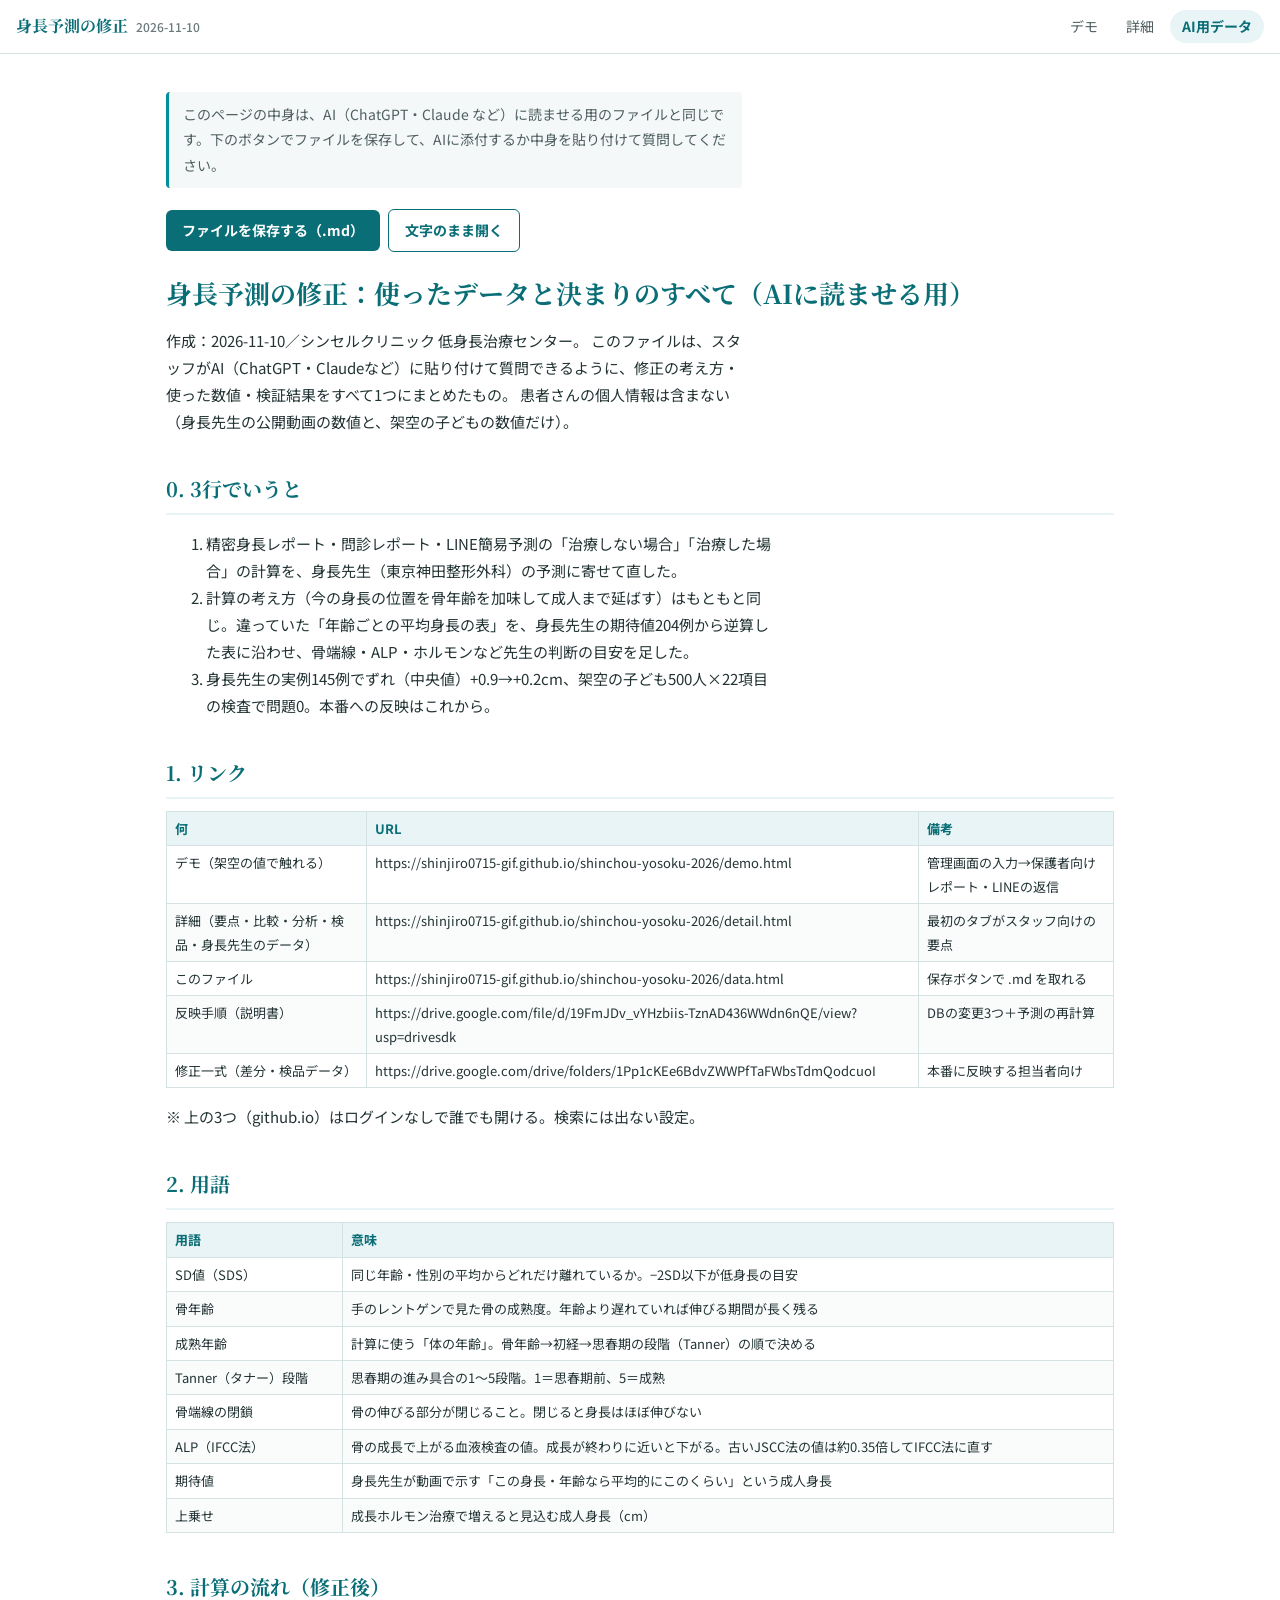
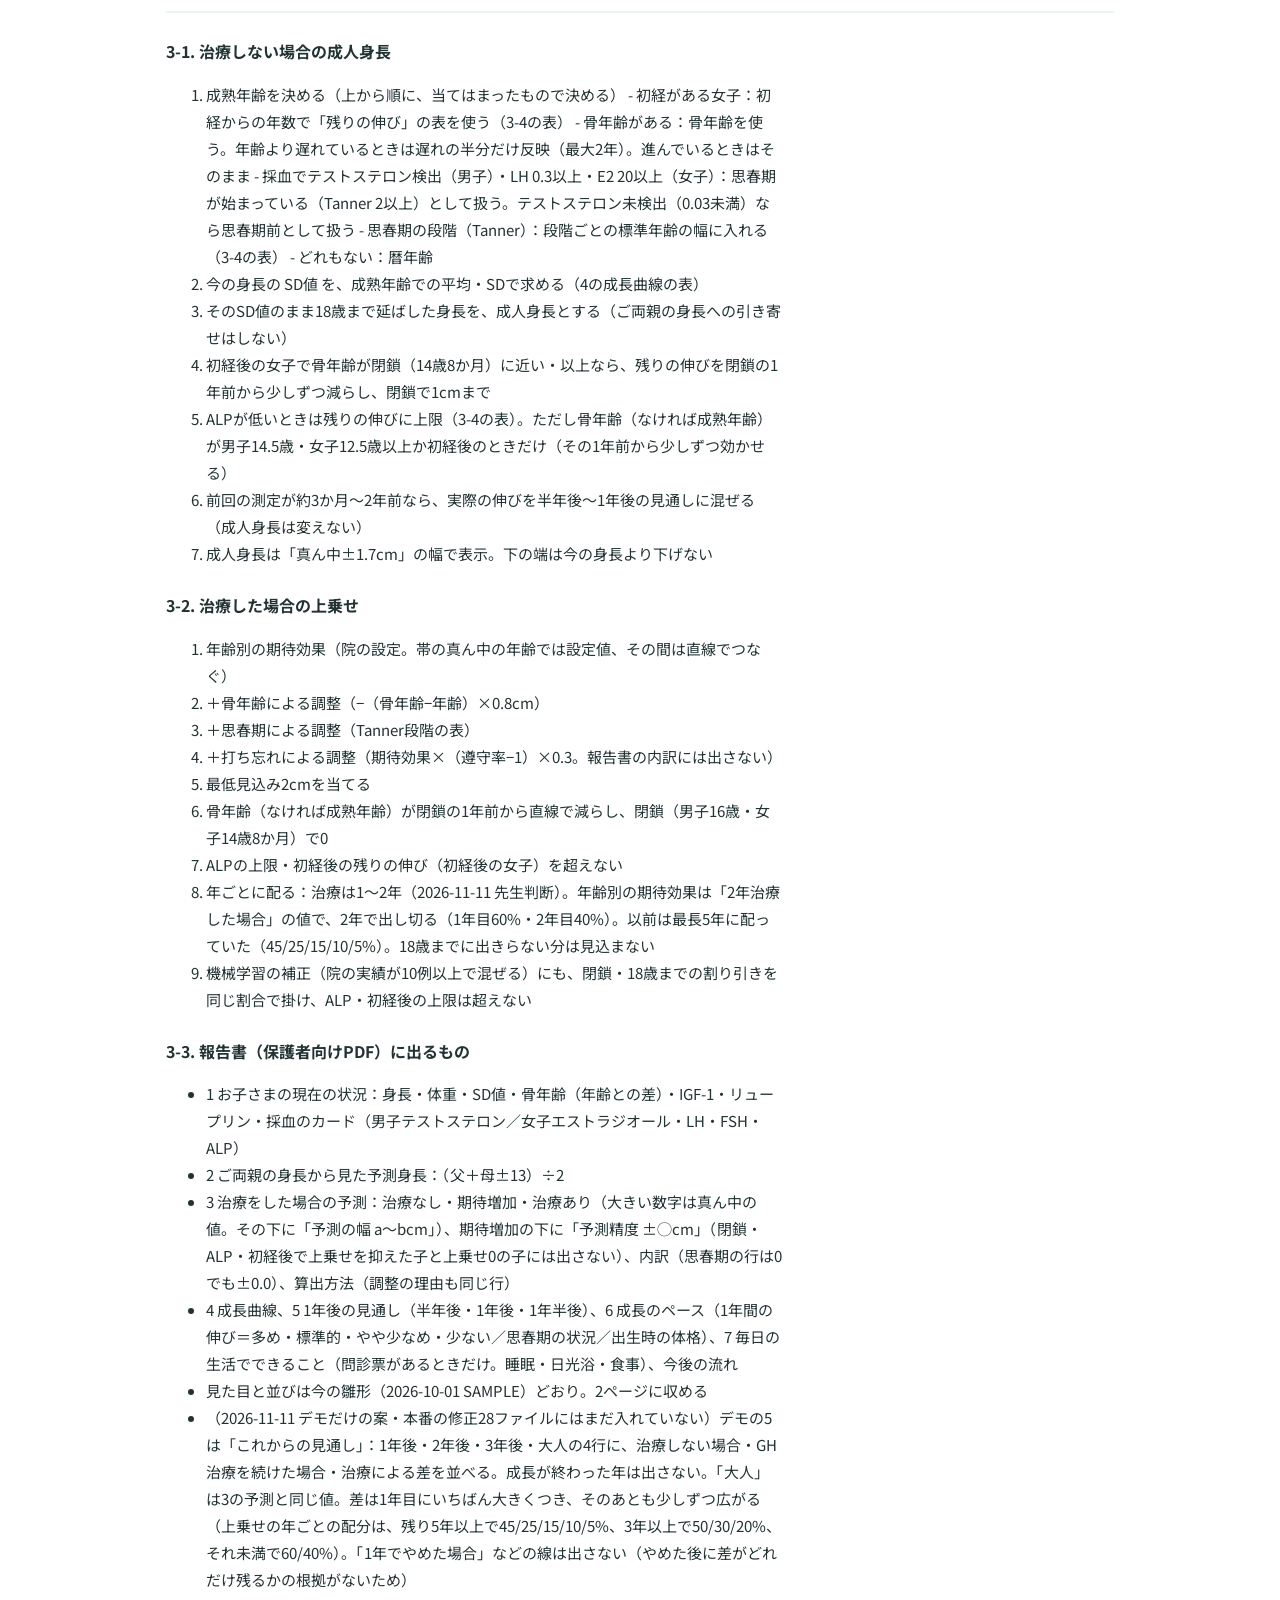
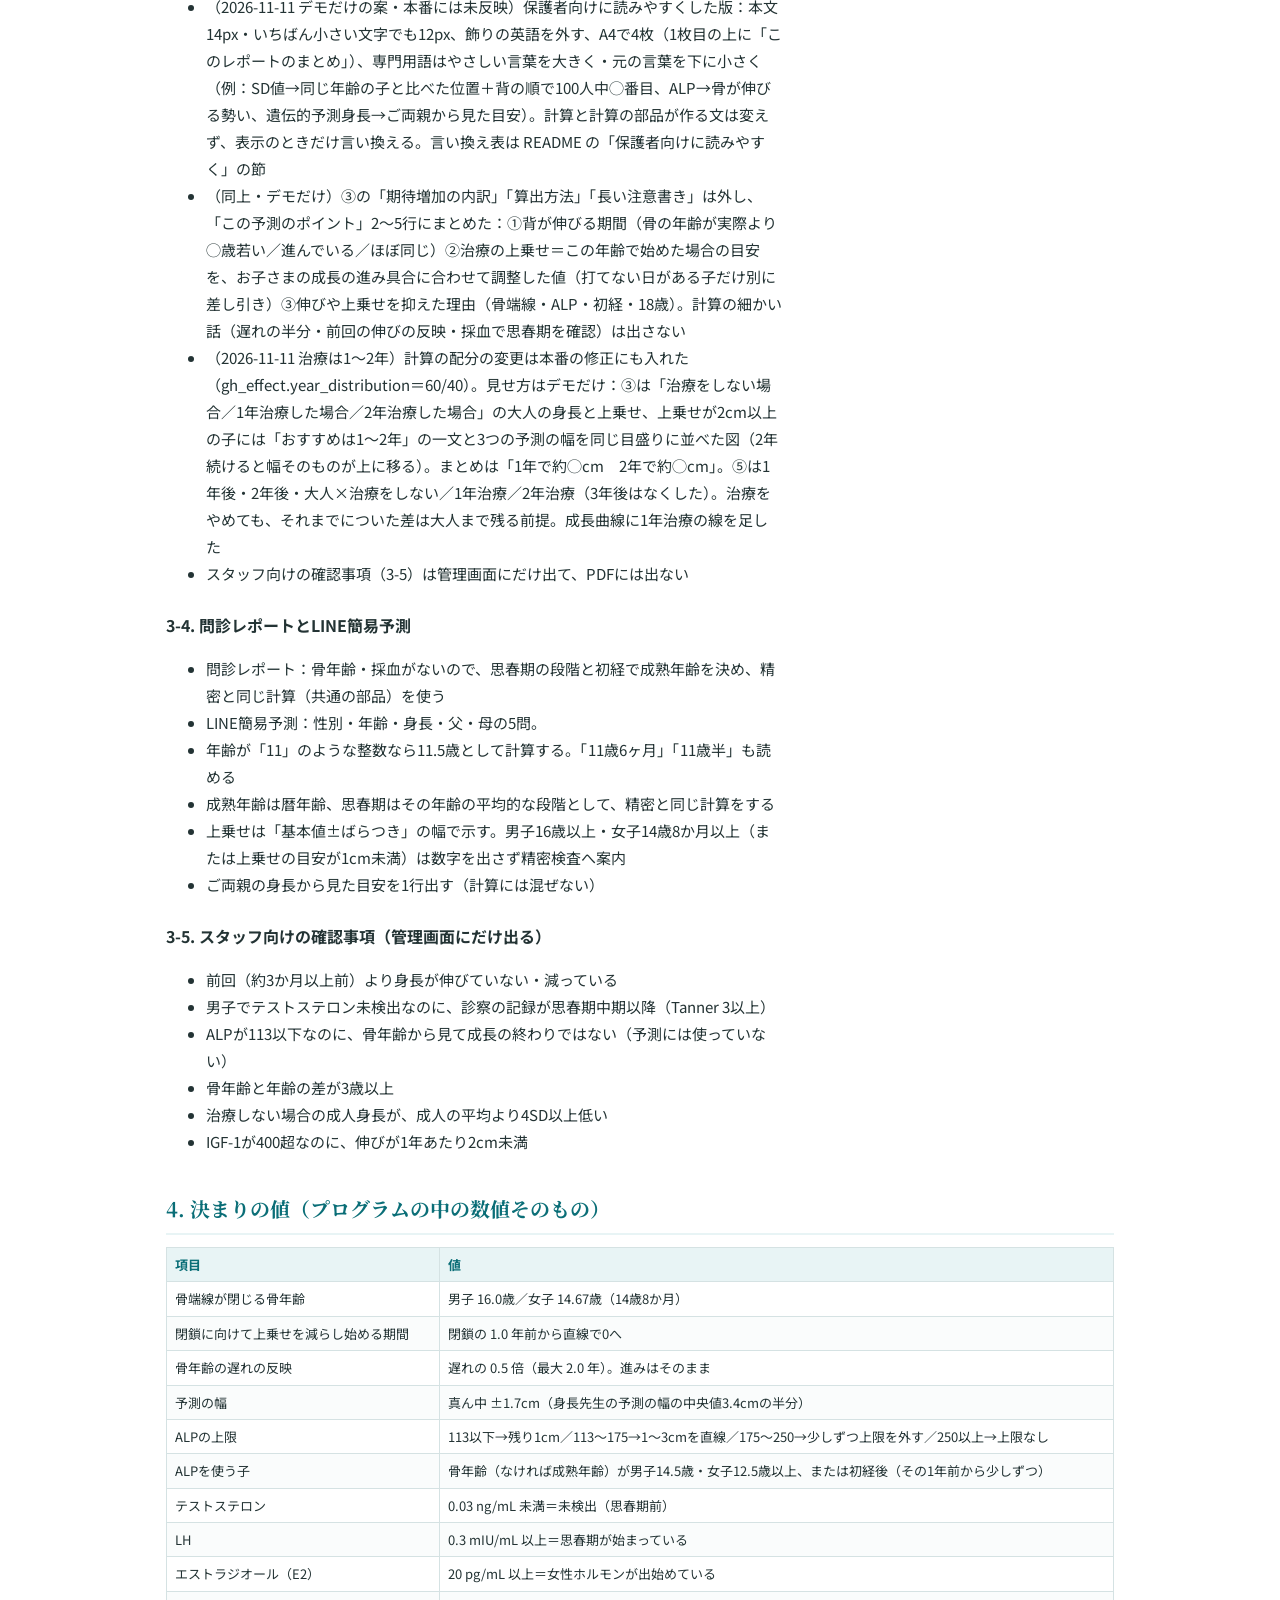
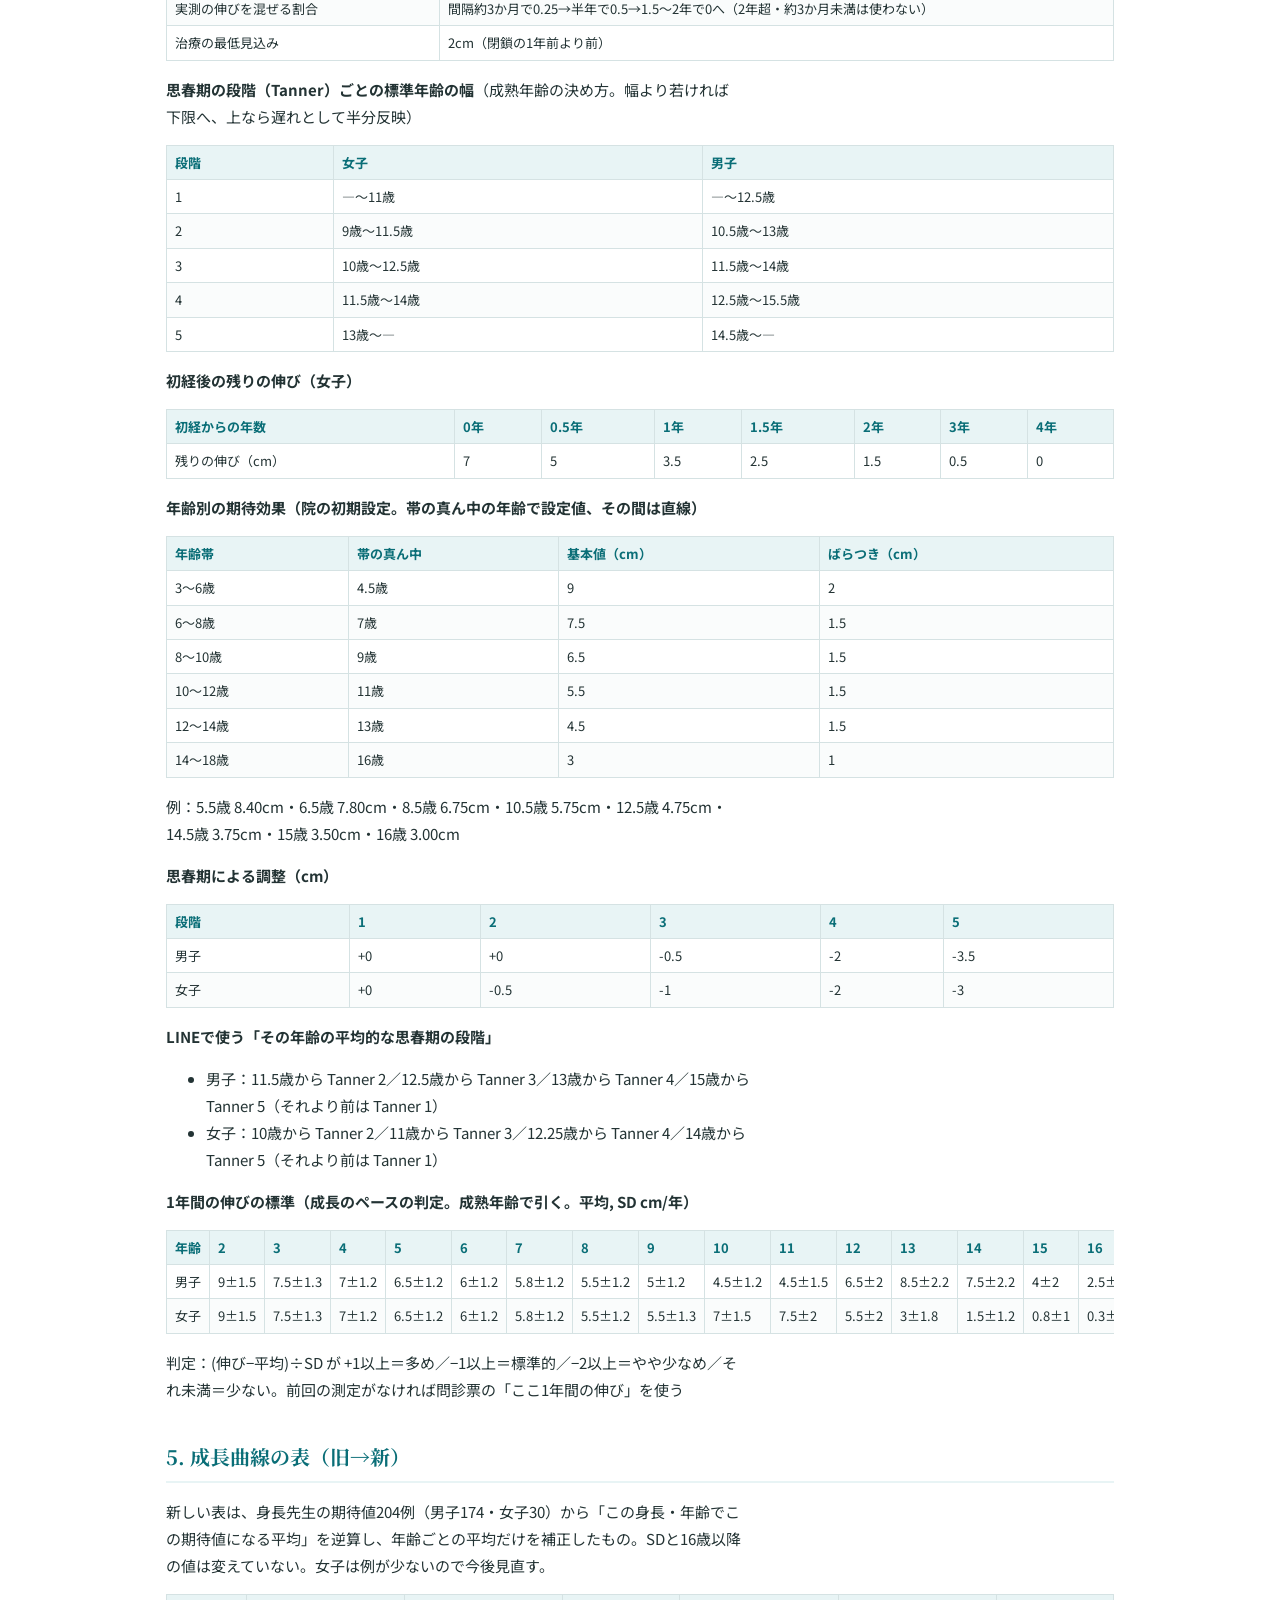
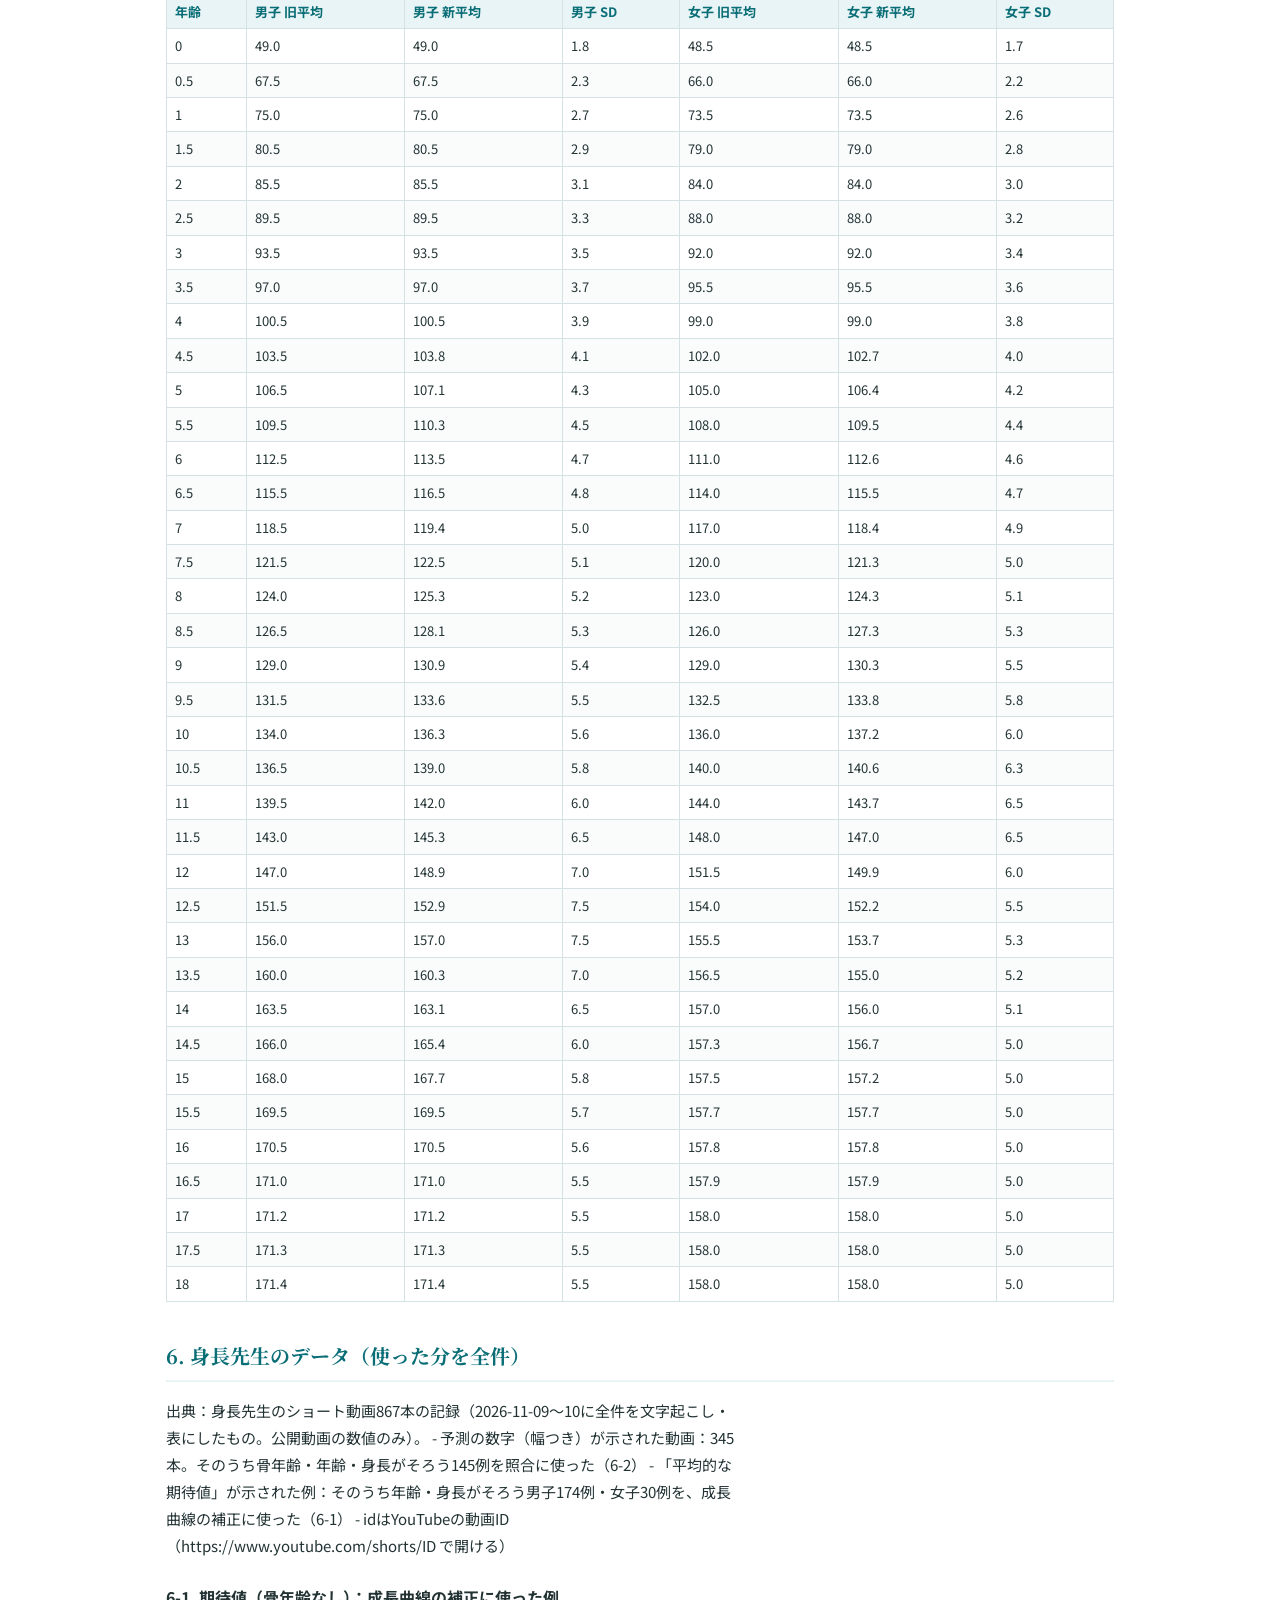
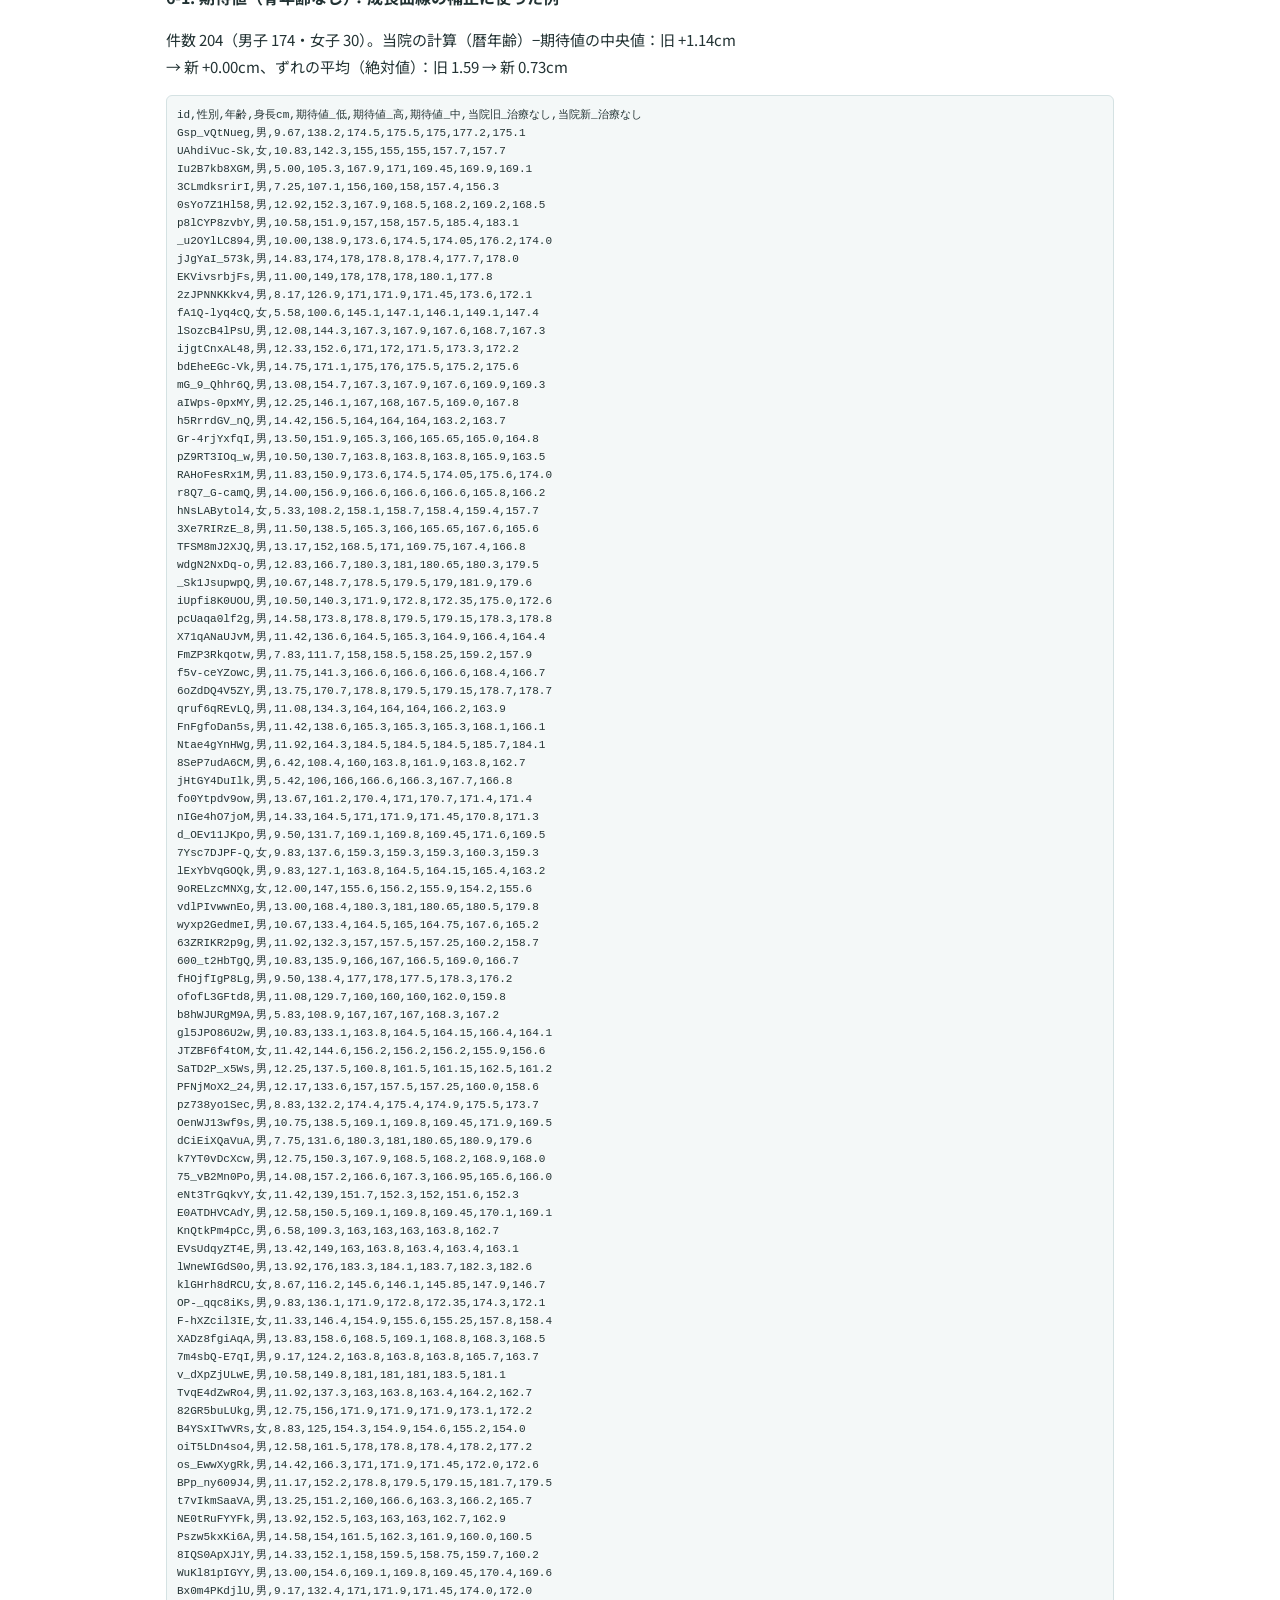
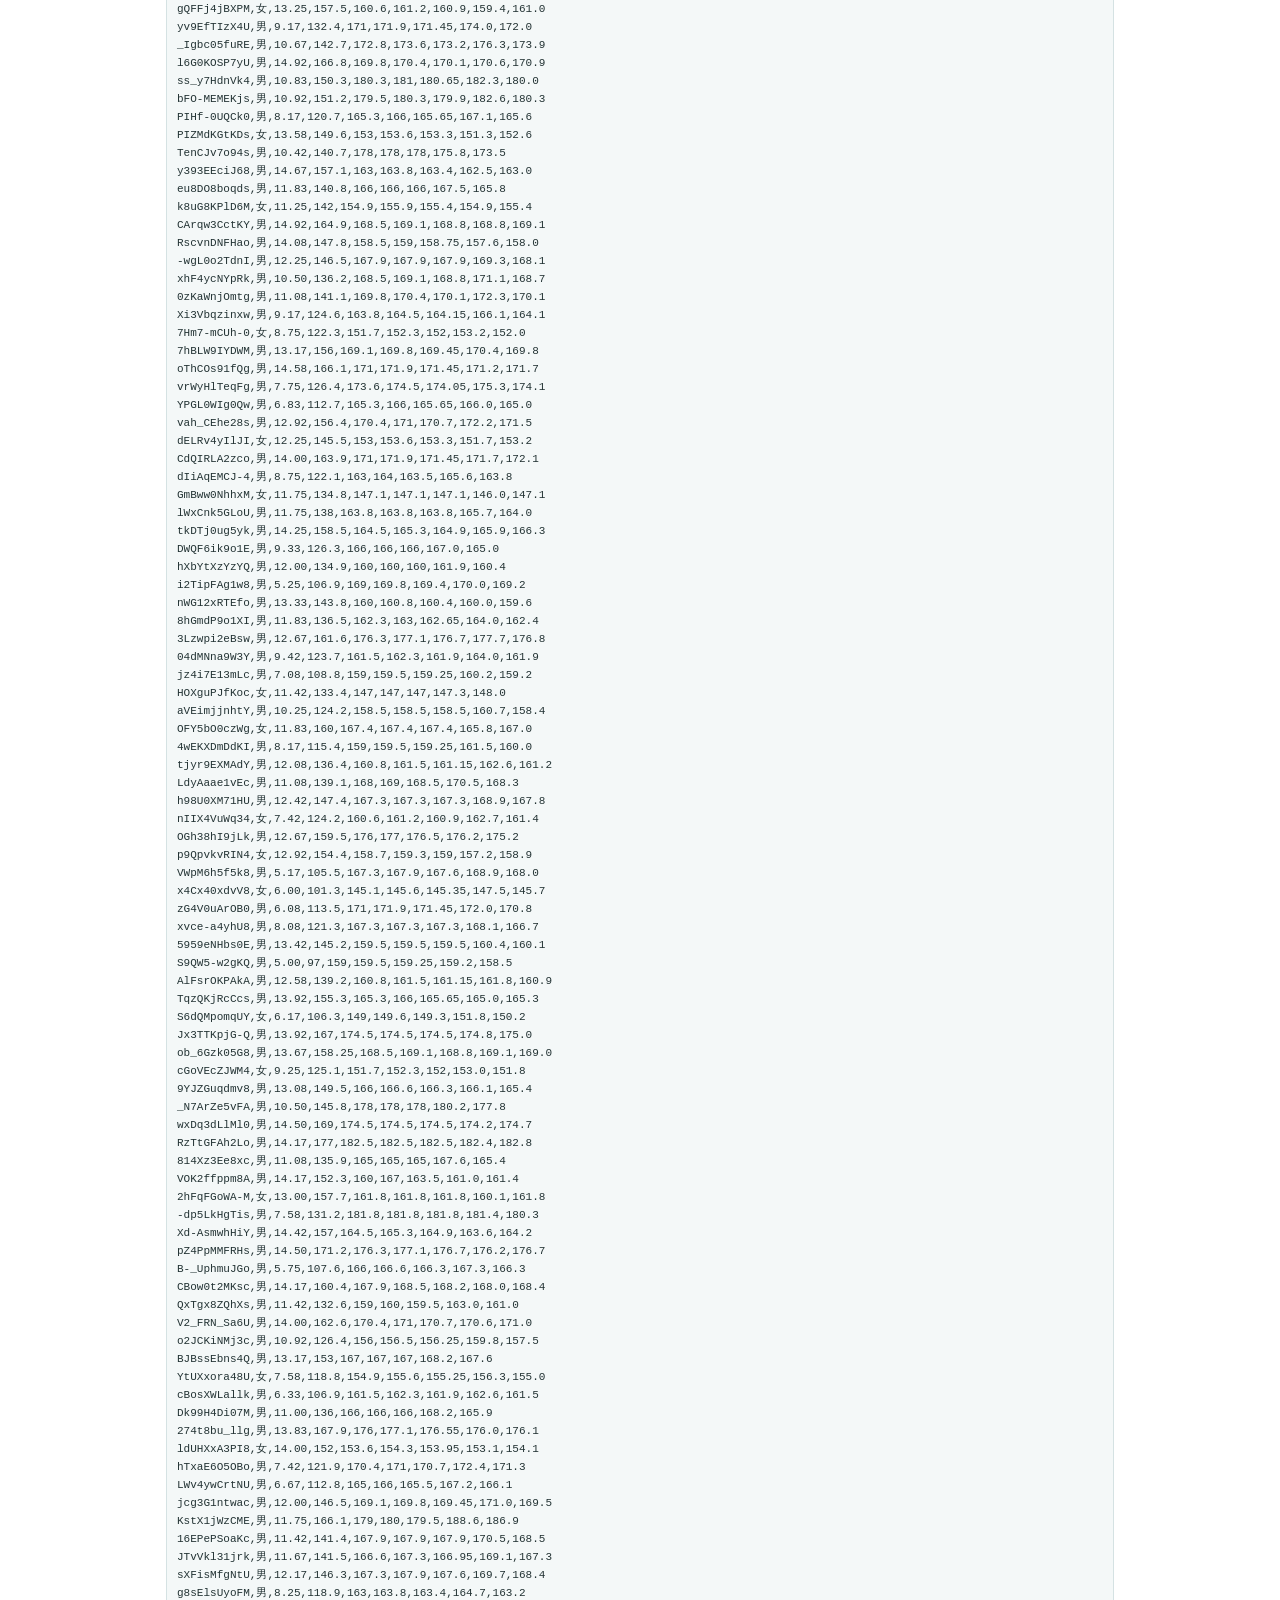
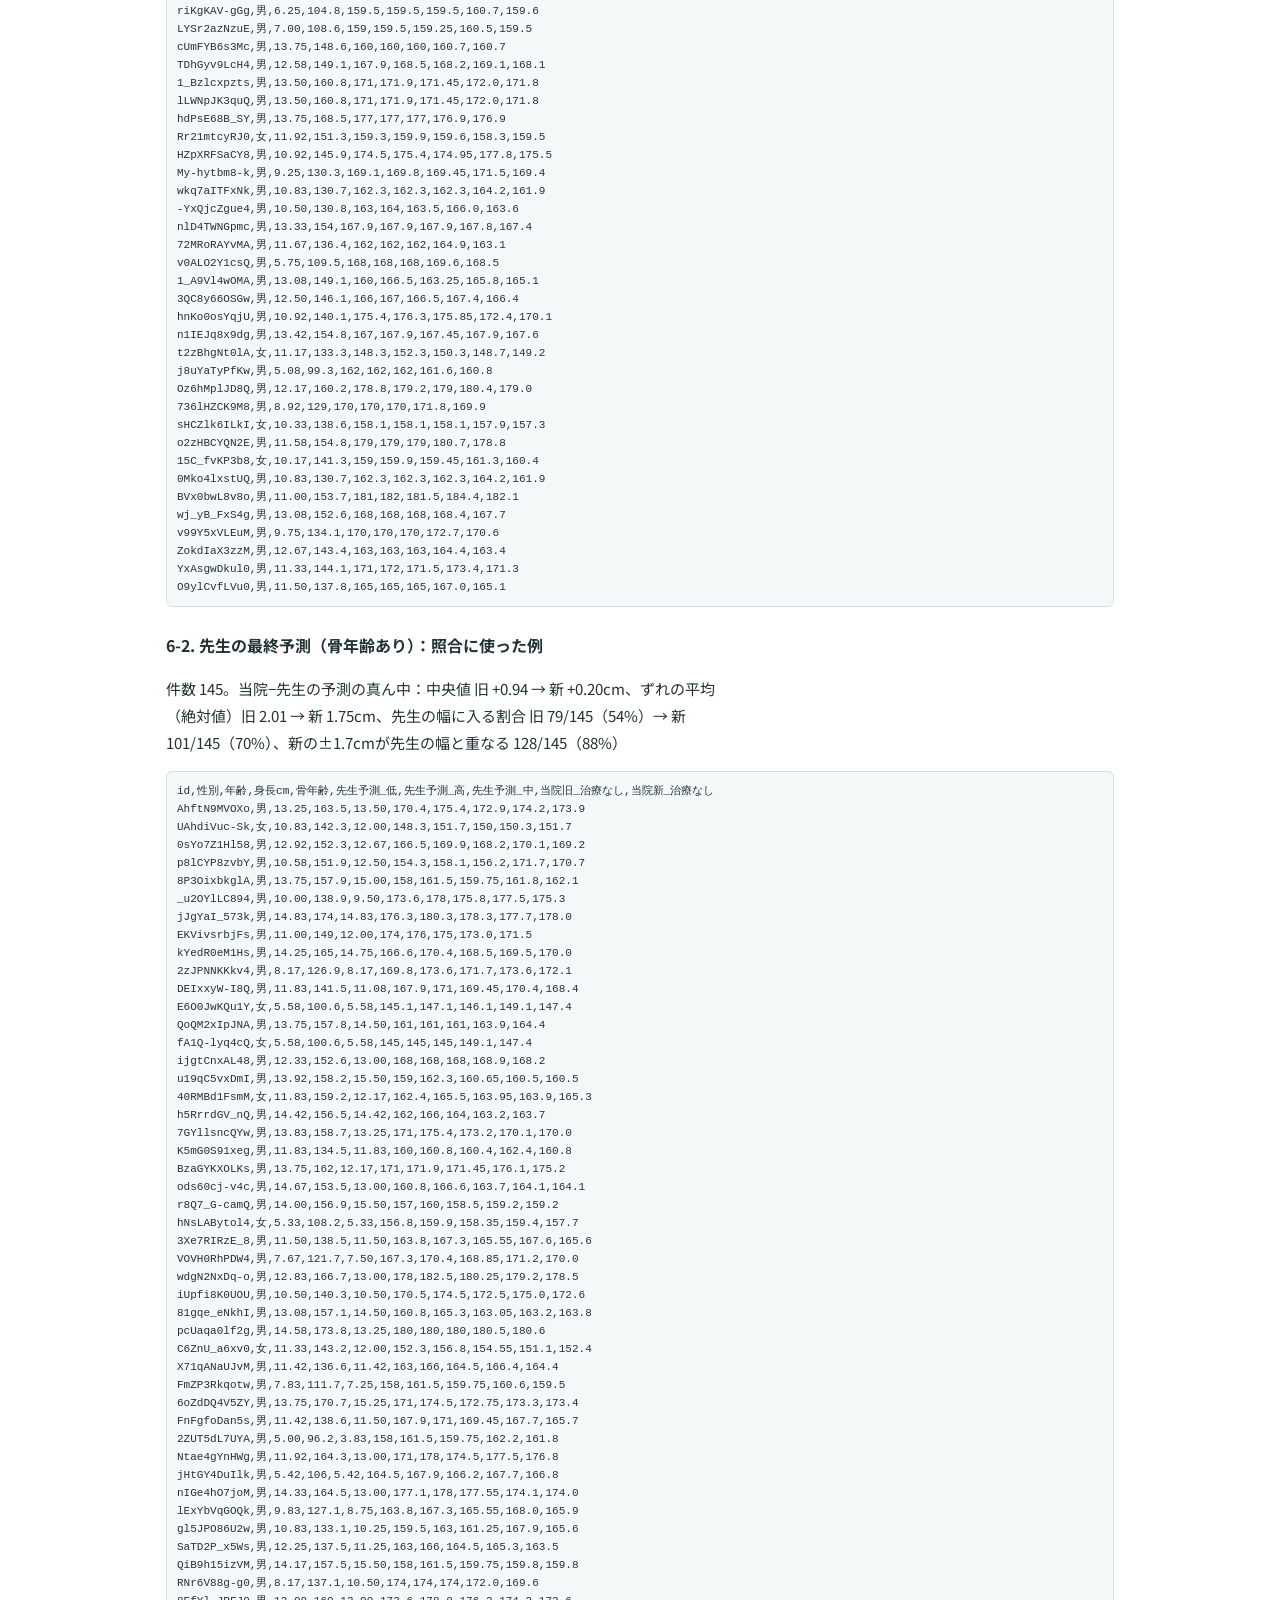
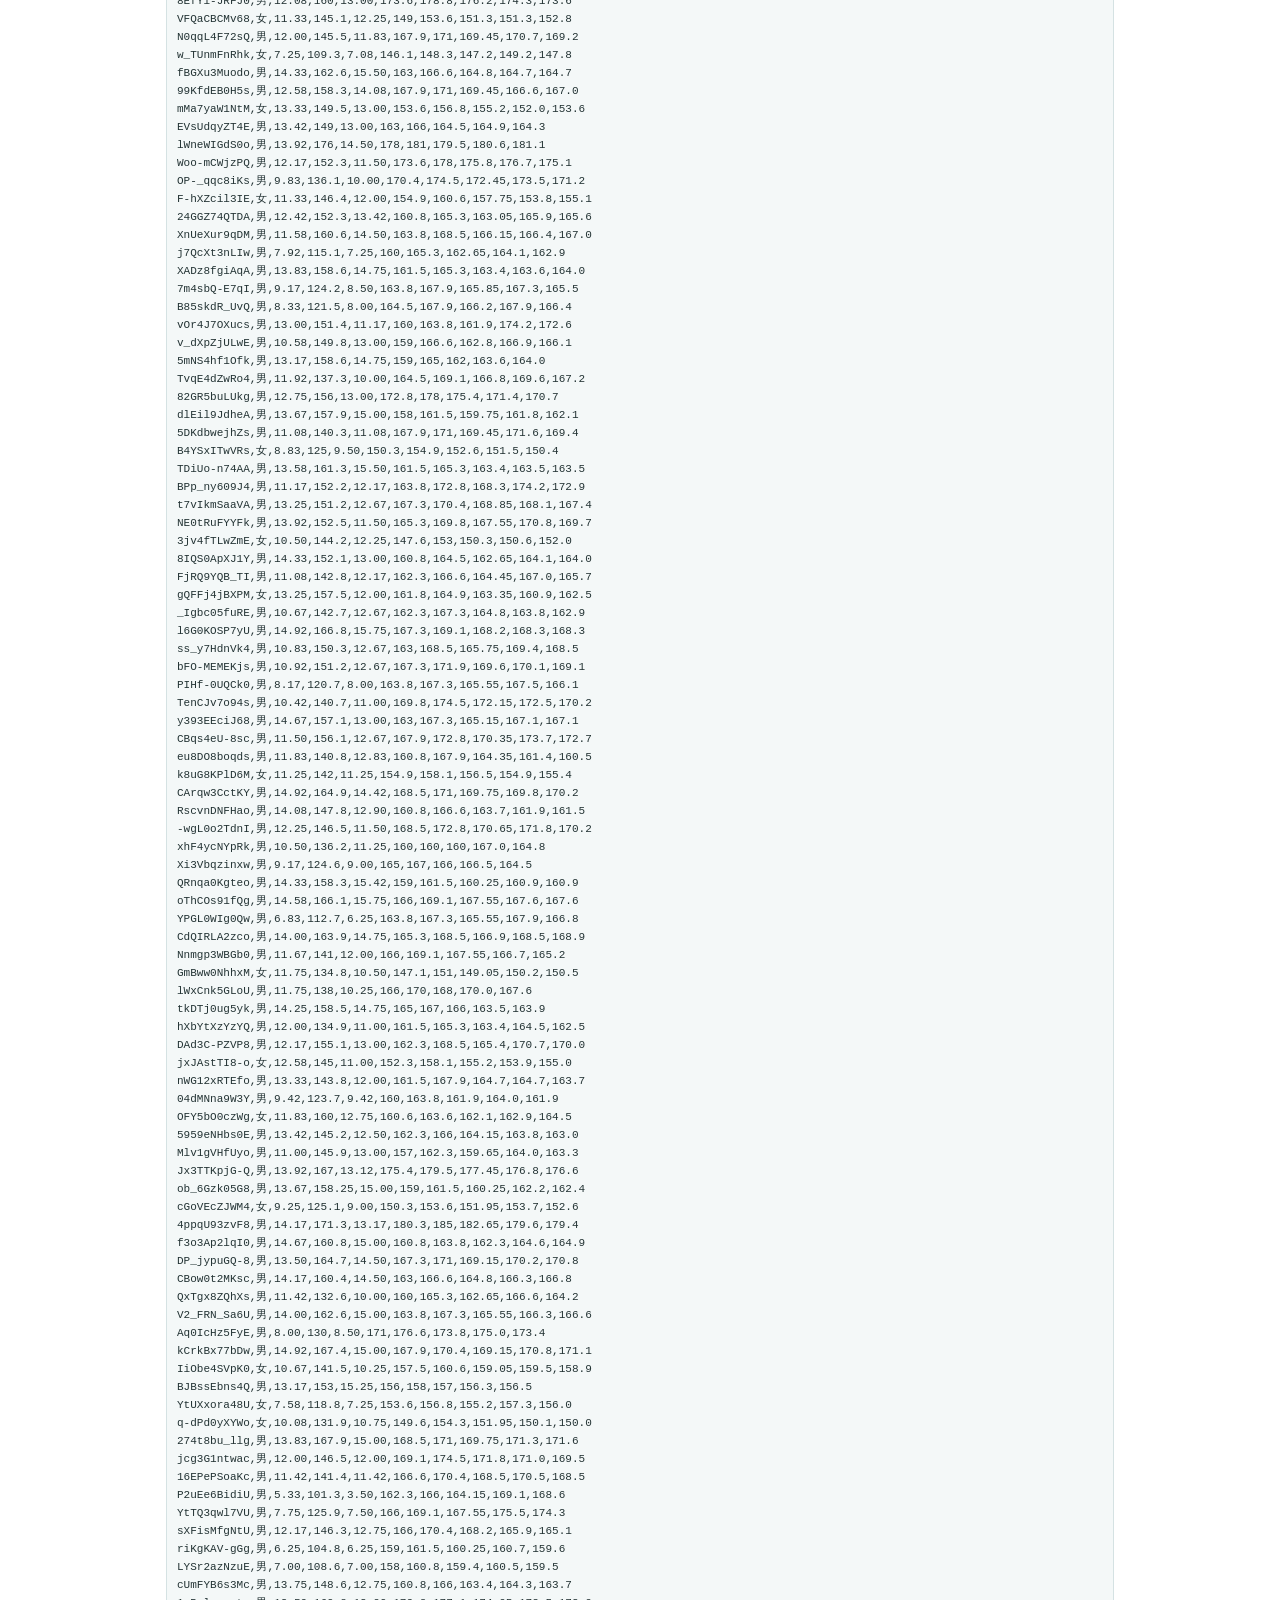
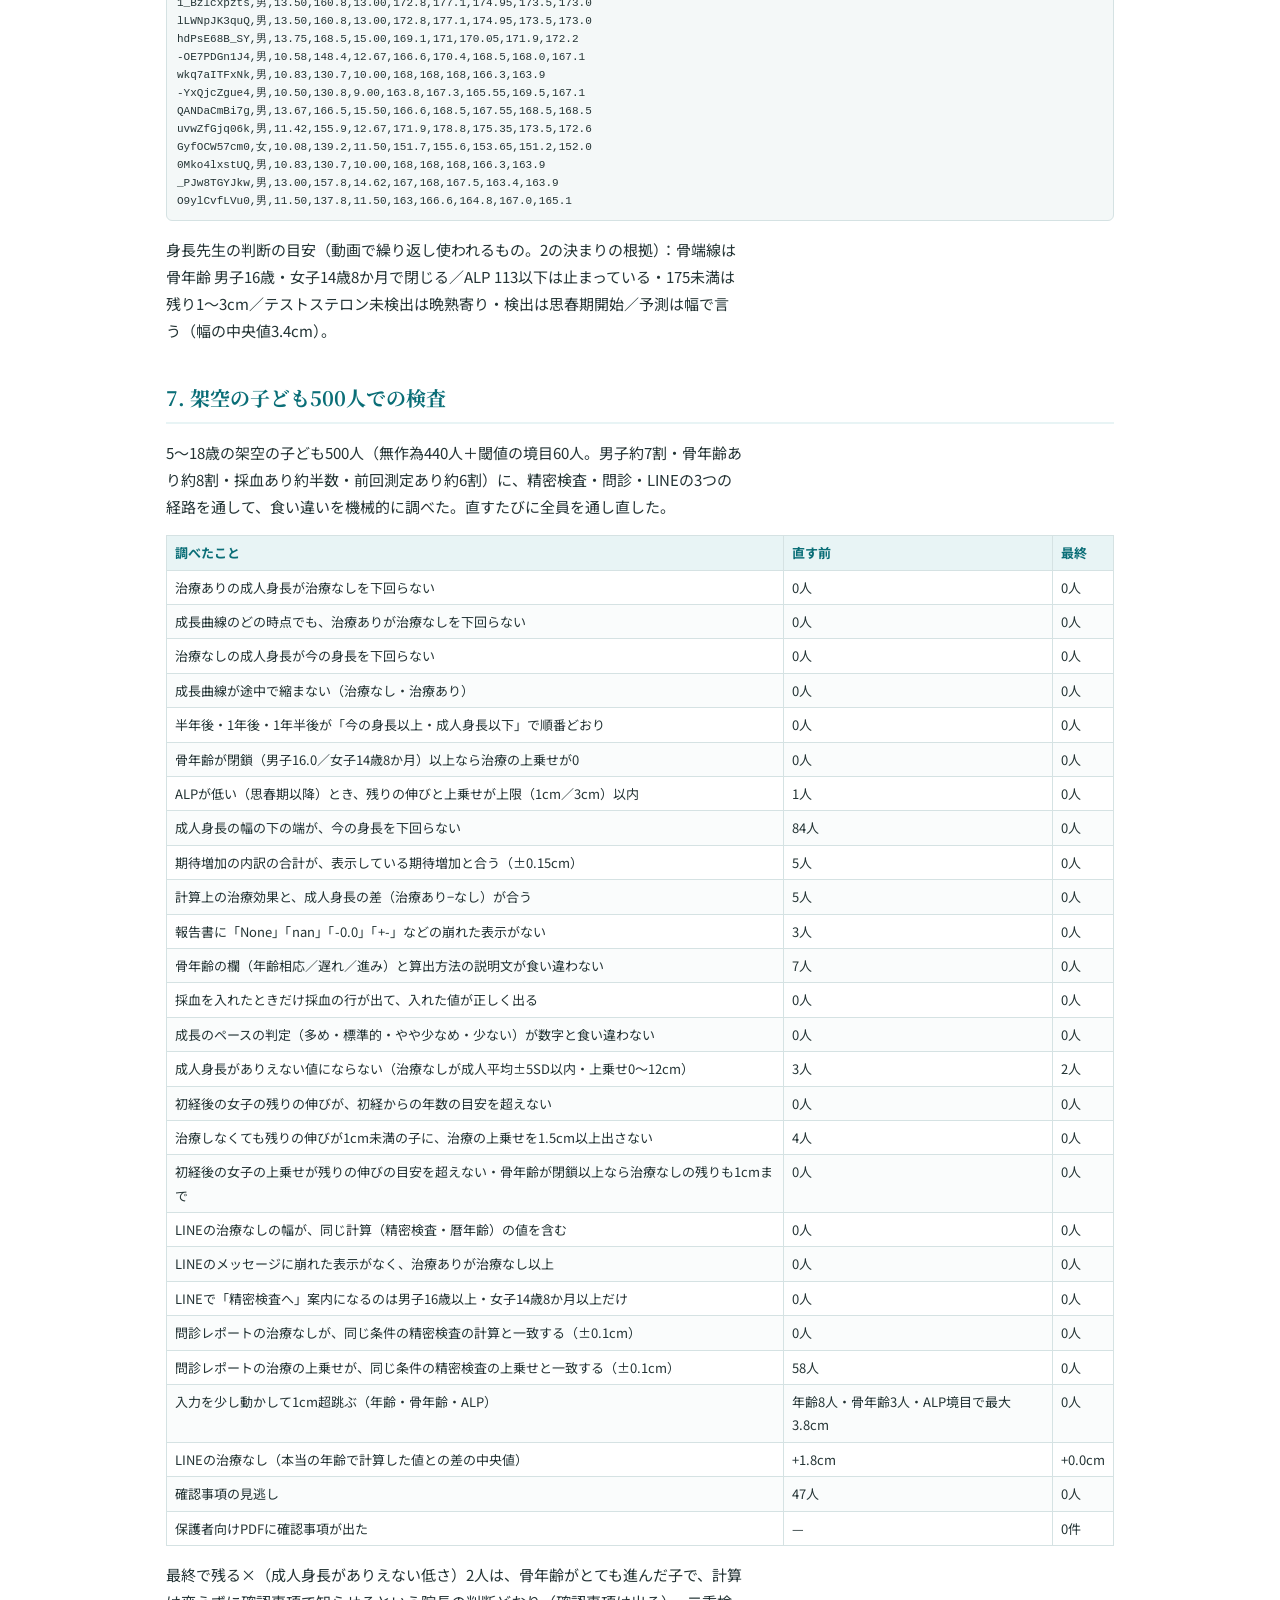
==== commit f90c2275: "AI用データに治療1〜2年の変更を追記 Co-Authored-By: Claude Opus 5.5 <noreply@anthropic.com>" ====
--- a/data.html
+++ b/data.html
@@ -132,7 +132,7 @@
 <li>最低見込み2cmを当てる</li>
 <li>骨年齢（なければ成熟年齢）が閉鎖の1年前から直線で減らし、閉鎖（男子16歳・女子14歳8か月）で0</li>
 <li>ALPの上限・初経後の残りの伸び（初経後の女子）を超えない</li>
-<li>年ごとに配る（残り5年以上 45/25/15/10/5%、3年以上 50/30/20%、それ未満 60/40%）。18歳までに出きらない分は見込まない</li>
+<li>年ごとに配る：治療は1〜2年（2026-11-11 先生判断）。年齢別の期待効果は「2年治療した場合」の値で、2年で出し切る（1年目60%・2年目40%）。以前は最長5年に配っていた（45/25/15/10/5%）。18歳までに出きらない分は見込まない</li>
 <li>機械学習の補正（院の実績が10例以上で混ぜる）にも、閉鎖・18歳までの割り引きを同じ割合で掛け、ALP・初経後の上限は超えない</li>
 </ol>
 <h3>3-3. 報告書（保護者向けPDF）に出るもの</h3>
@@ -145,6 +145,7 @@
 <li>（2026-11-11 デモだけの案・本番の修正28ファイルにはまだ入れていない）デモの5は「これからの見通し」：1年後・2年後・3年後・大人の4行に、治療しない場合・GH治療を続けた場合・治療による差を並べる。成長が終わった年は出さない。「大人」は3の予測と同じ値。差は1年目にいちばん大きくつき、そのあとも少しずつ広がる（上乗せの年ごとの配分は、残り5年以上で45/25/15/10/5%、3年以上で50/30/20%、それ未満で60/40%）。「1年でやめた場合」などの線は出さない（やめた後に差がどれだけ残るかの根拠がないため）</li>
 <li>（2026-11-11 デモだけの案・本番には未反映）保護者向けに読みやすくした版：本文14px・いちばん小さい文字でも12px、飾りの英語を外す、A4で4枚（1枚目の上に「このレポートのまとめ」）、専門用語はやさしい言葉を大きく・元の言葉を下に小さく（例：SD値→同じ年齢の子と比べた位置＋背の順で100人中◯番目、ALP→骨が伸びる勢い、遺伝的予測身長→ご両親から見た目安）。計算と計算の部品が作る文は変えず、表示のときだけ言い換える。言い換え表は README の「保護者向けに読みやすく」の節</li>
 <li>（同上・デモだけ）③の「期待増加の内訳」「算出方法」「長い注意書き」は外し、「この予測のポイント」2〜5行にまとめた：①背が伸びる期間（骨の年齢が実際より◯歳若い／進んでいる／ほぼ同じ）②治療の上乗せ＝この年齢で始めた場合の目安を、お子さまの成長の進み具合に合わせて調整した値（打てない日がある子だけ別に差し引き）③伸びや上乗せを抑えた理由（骨端線・ALP・初経・18歳）。計算の細かい話（遅れの半分・前回の伸びの反映・採血で思春期を確認）は出さない</li>
+<li>（2026-11-11 治療は1〜2年）計算の配分の変更は本番の修正にも入れた（gh_effect.year_distribution＝60/40）。見せ方はデモだけ：③は「治療をしない場合／1年治療した場合／2年治療した場合」の大人の身長と上乗せ、上乗せが2cm以上の子には「おすすめは1〜2年」の一文と3つの予測の幅を同じ目盛りに並べた図（2年続けると幅そのものが上に移る）。まとめは「1年で約◯cm　2年で約◯cm」。⑤は1年後・2年後・大人×治療をしない／1年治療／2年治療（3年後はなくした）。治療をやめても、それまでについた差は大人まで残る前提。成長曲線に1年治療の線を足した</li>
 <li>スタッフ向けの確認事項（3-5）は管理画面にだけ出て、PDFには出ない</li>
 </ul>
 <h3>3-4. 問診レポートとLINE簡易予測</h3>
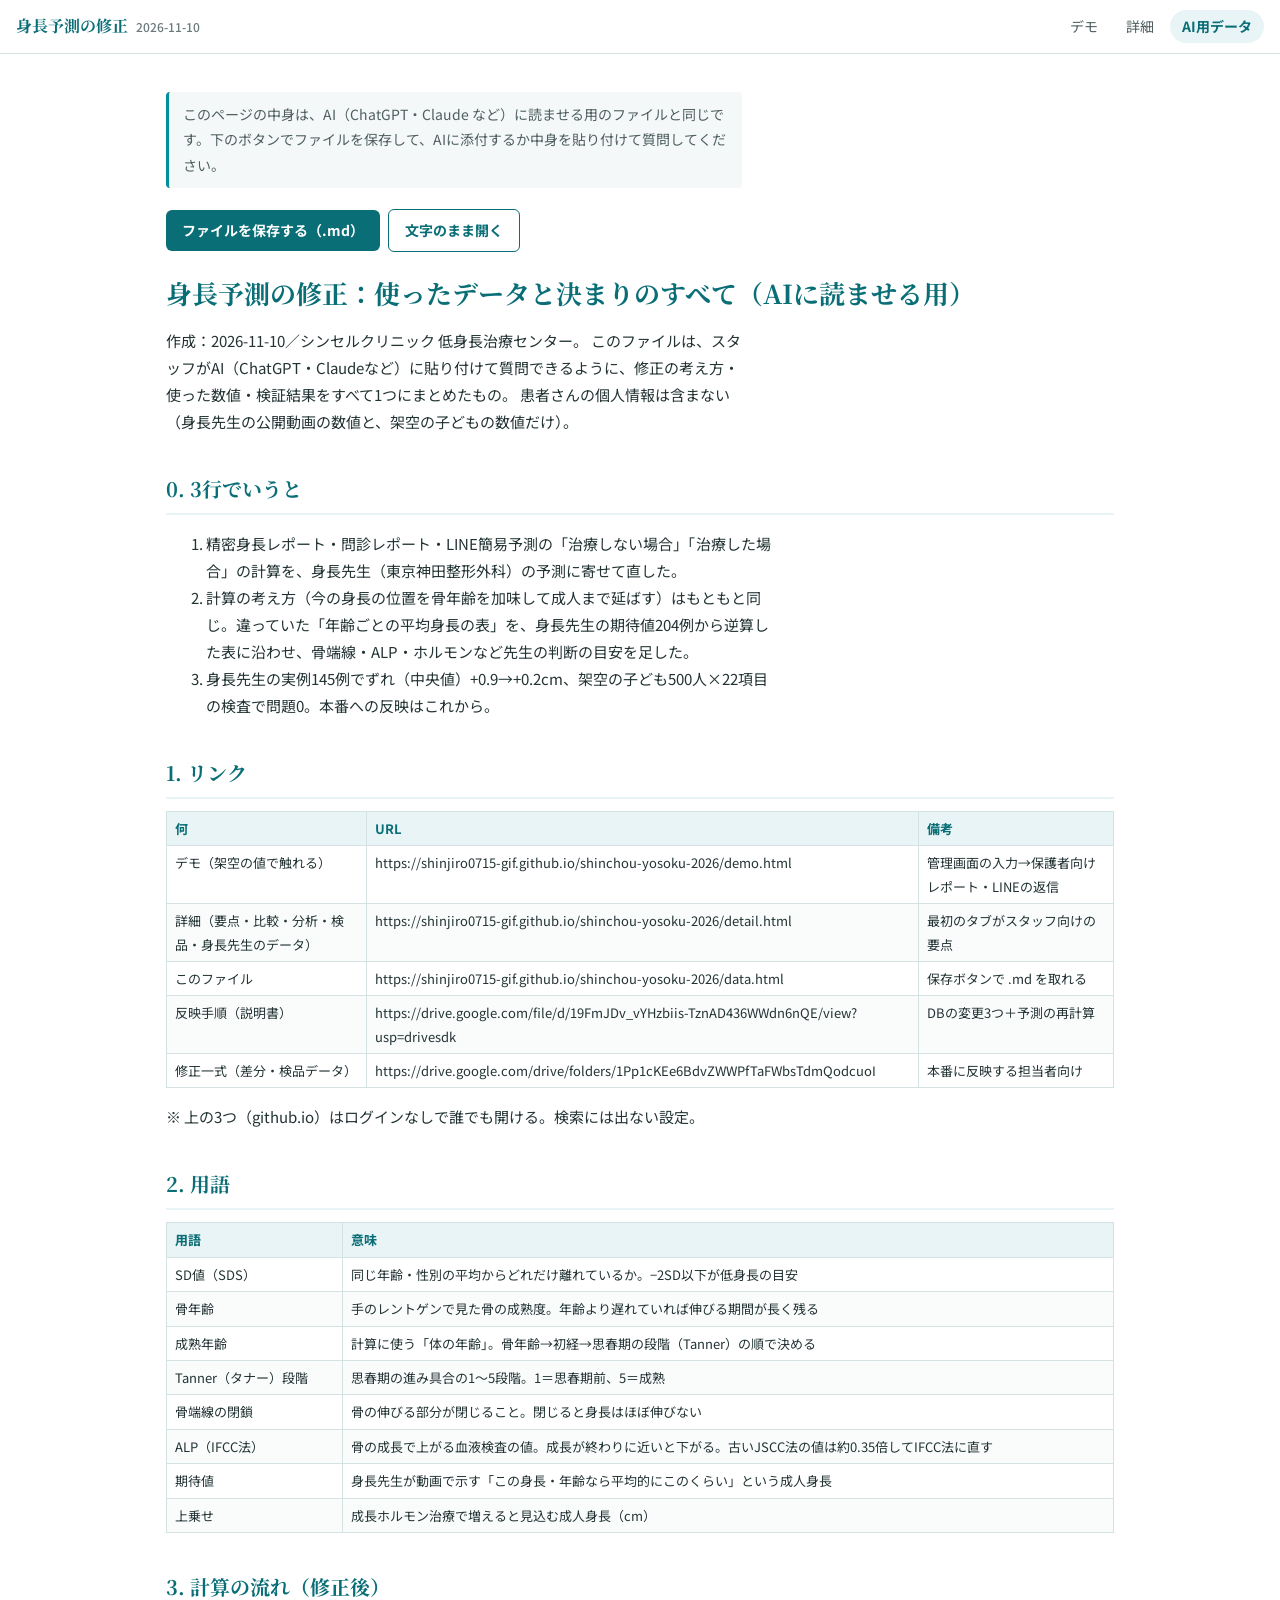
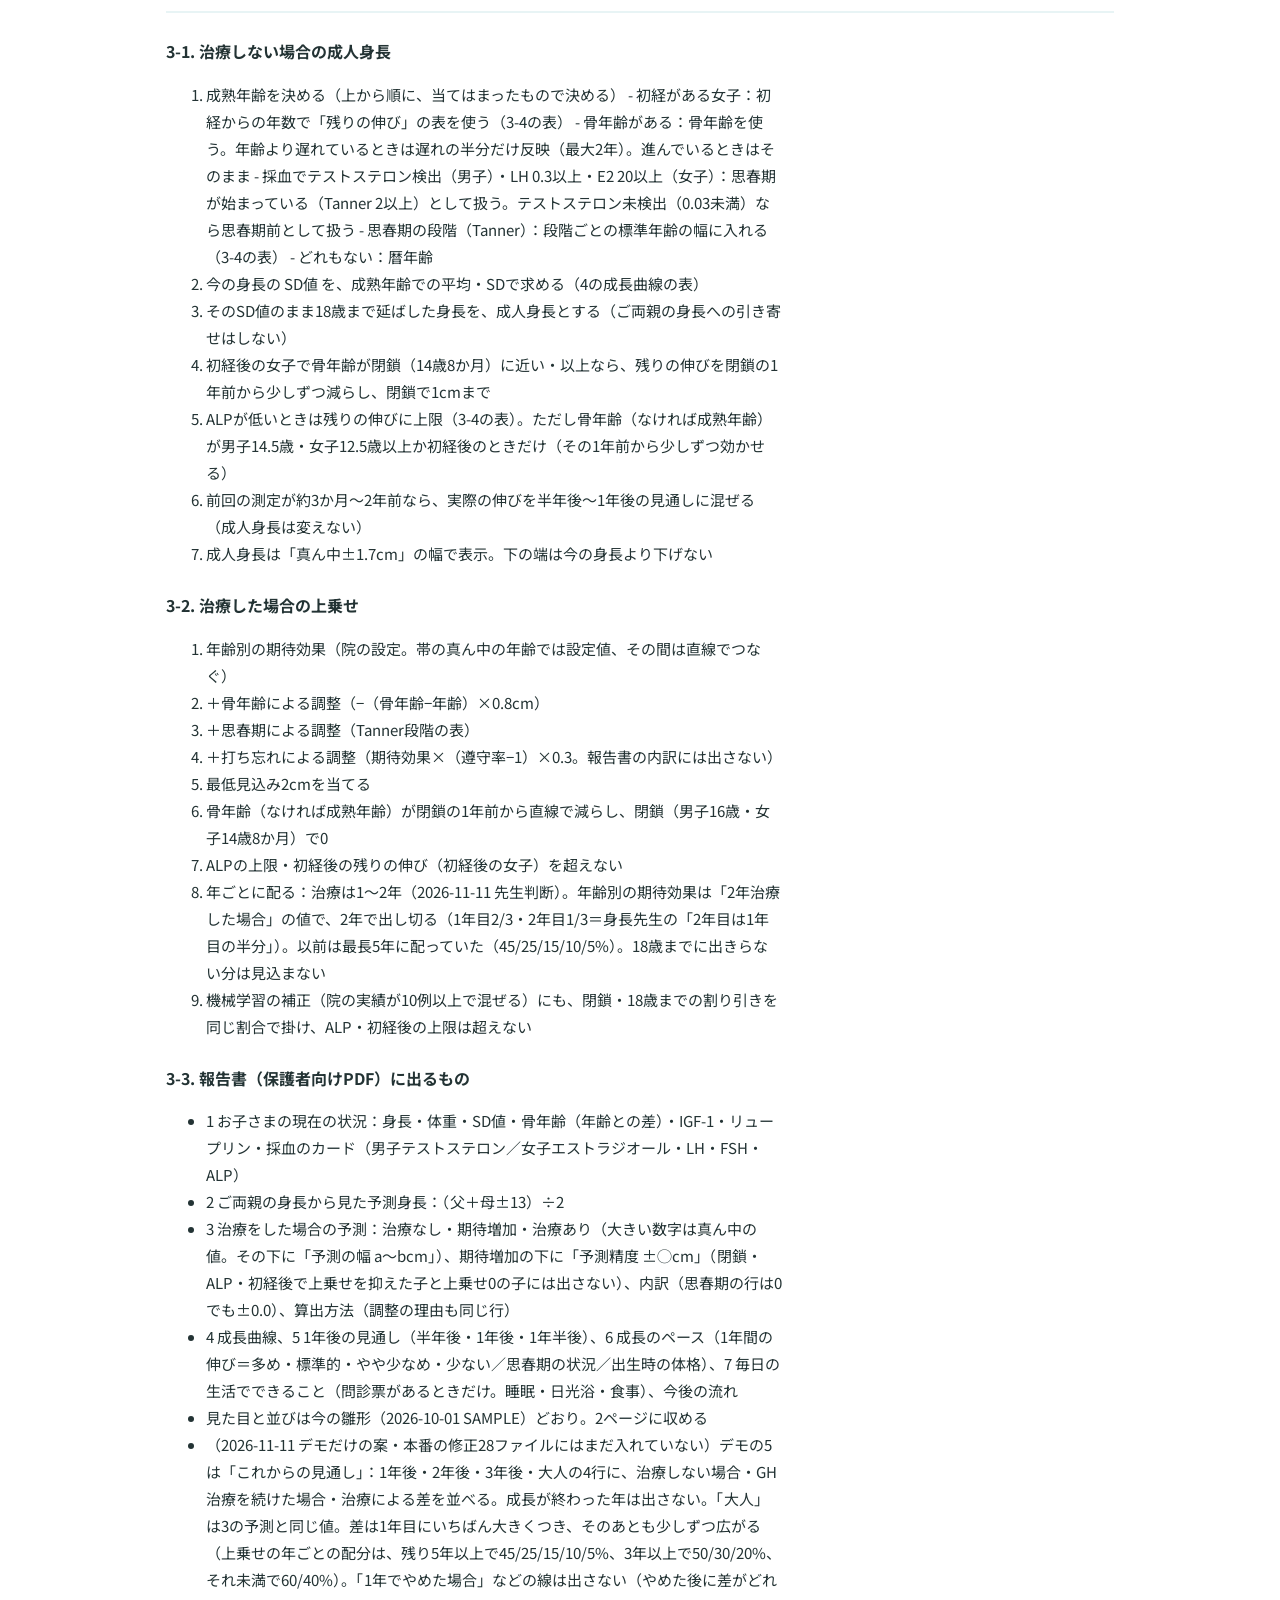
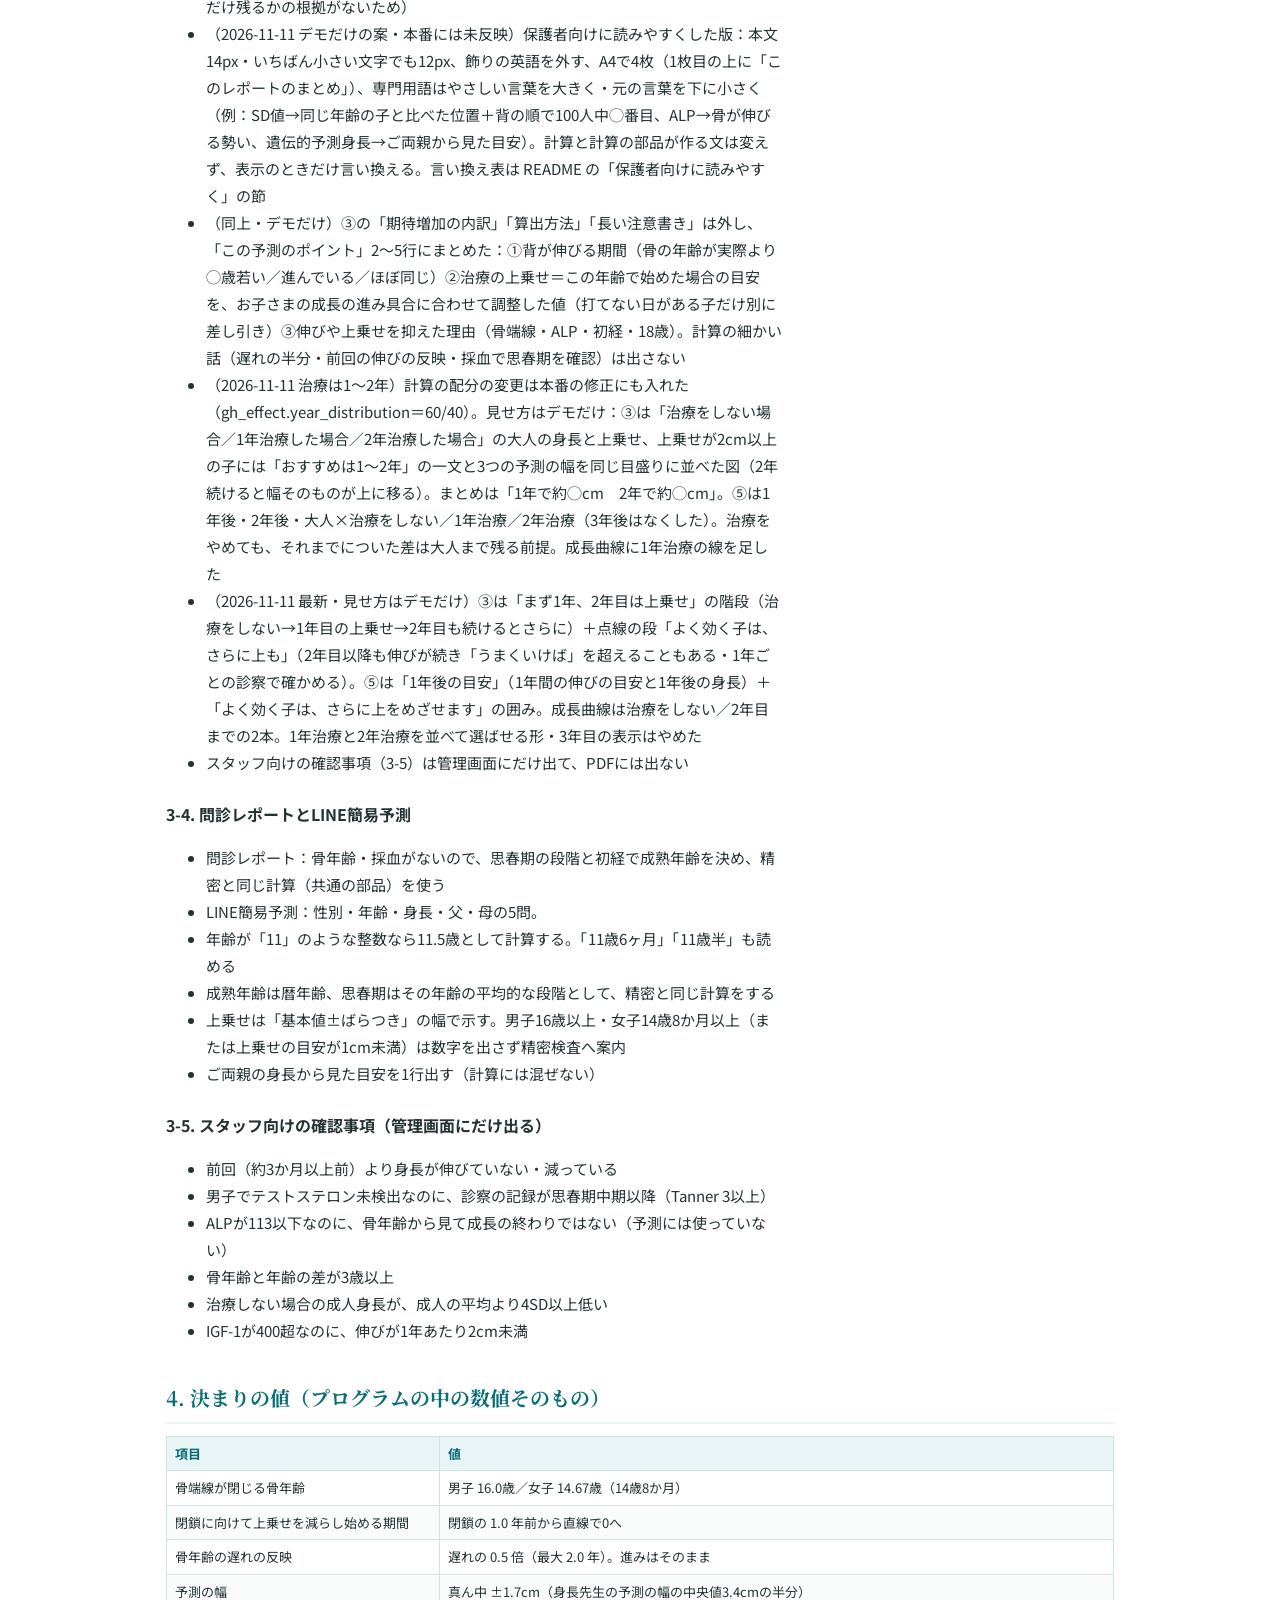
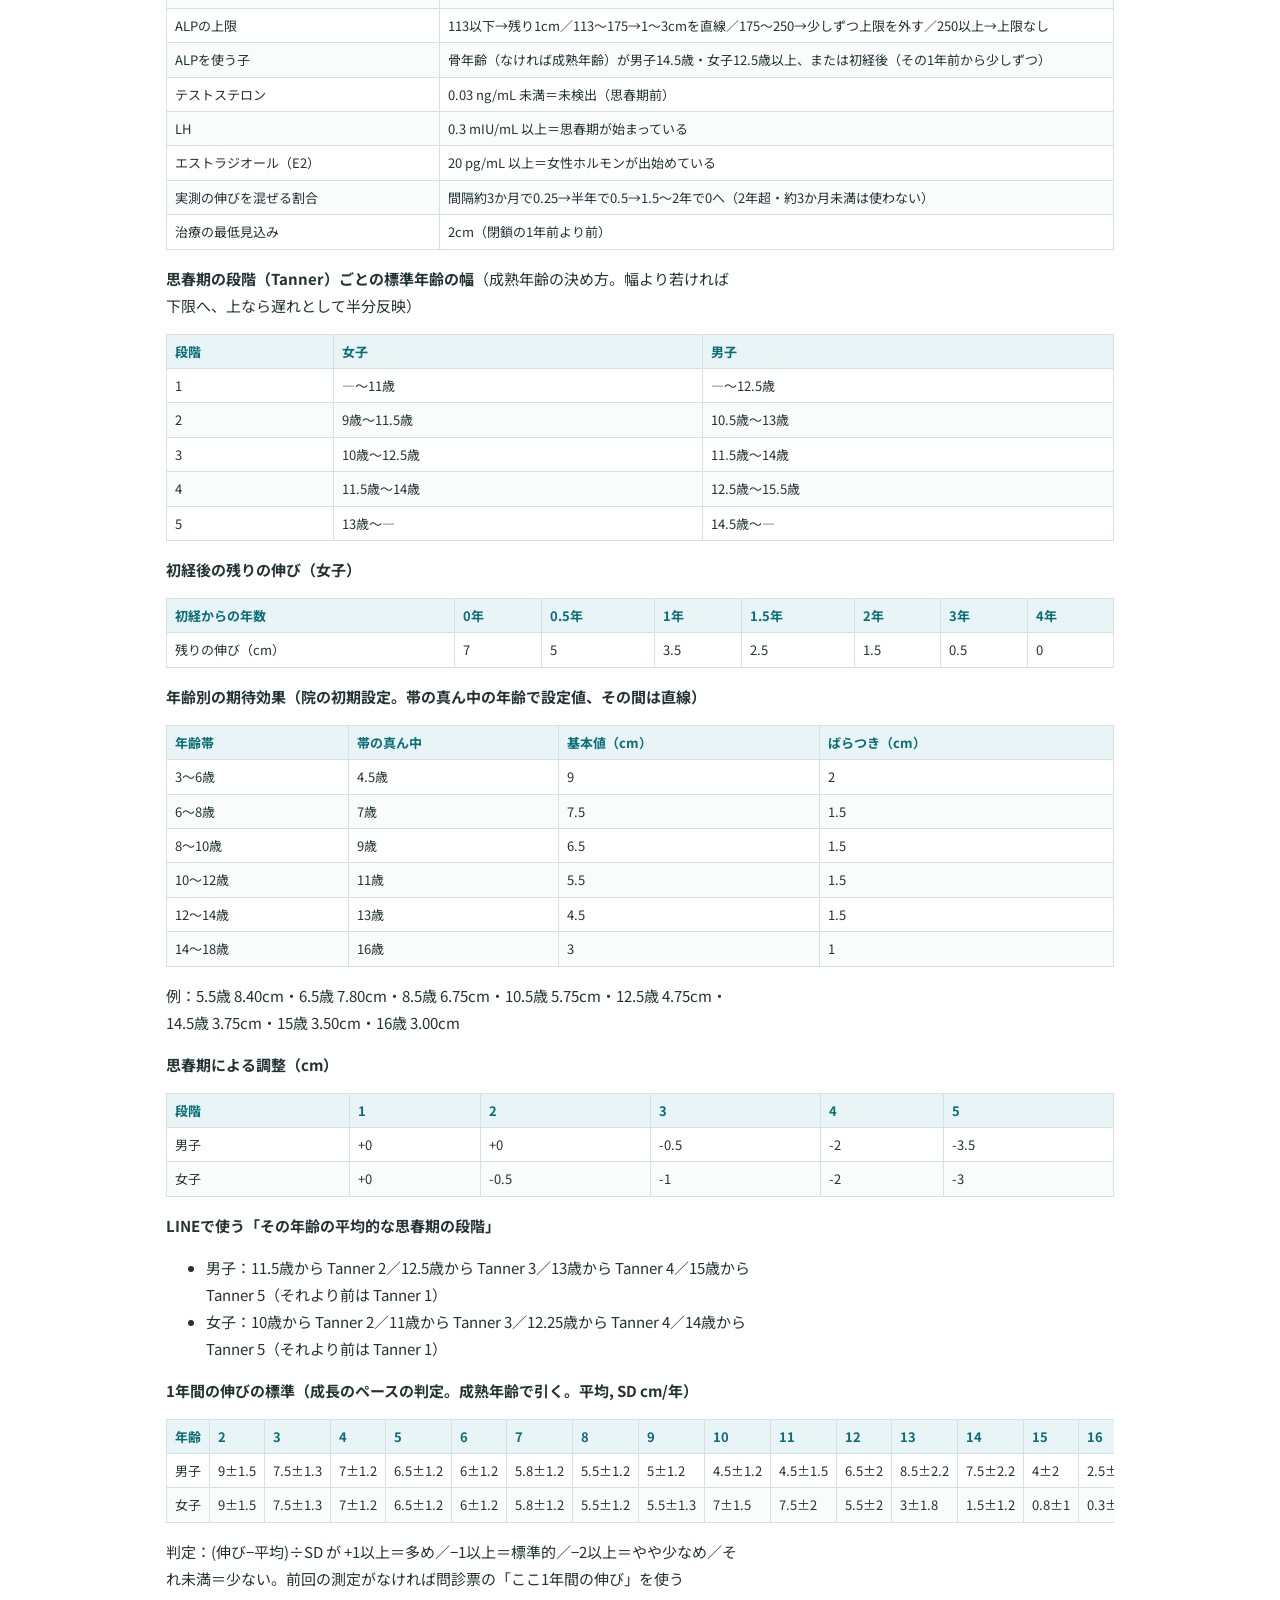
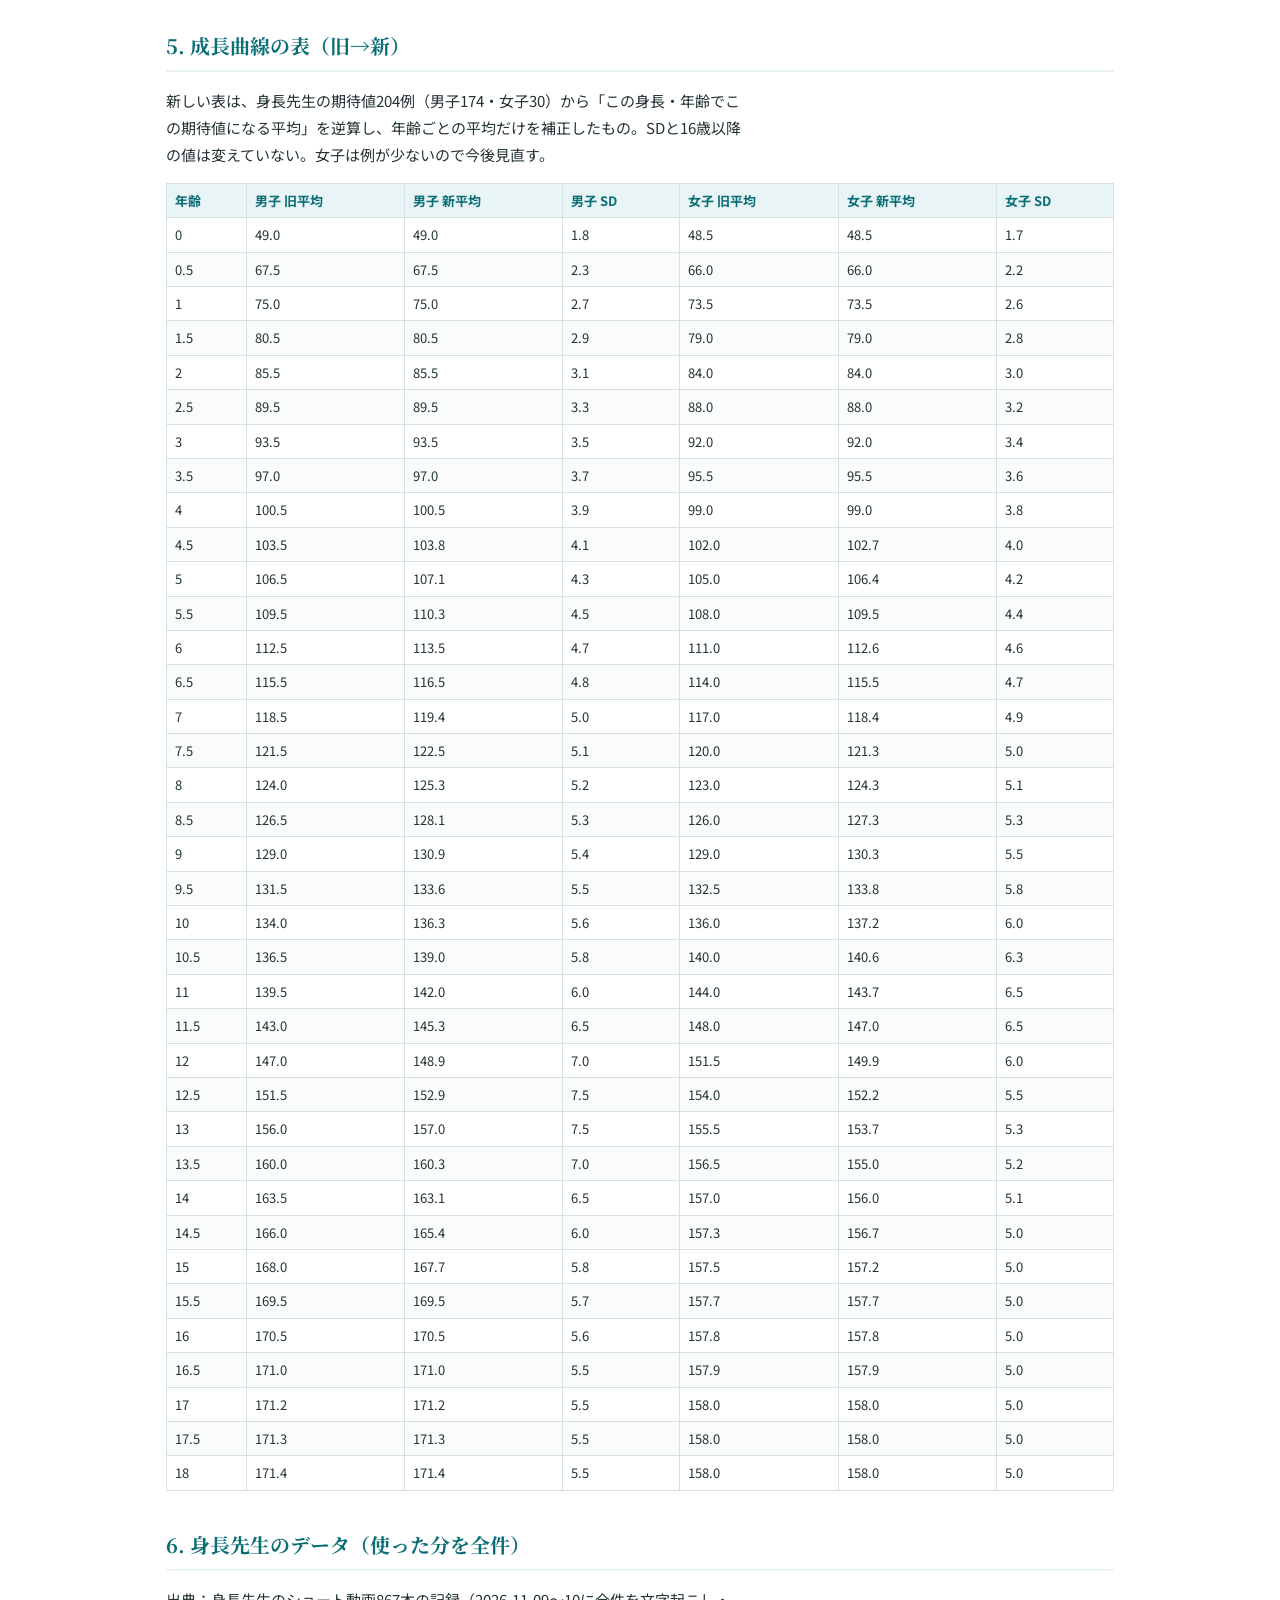
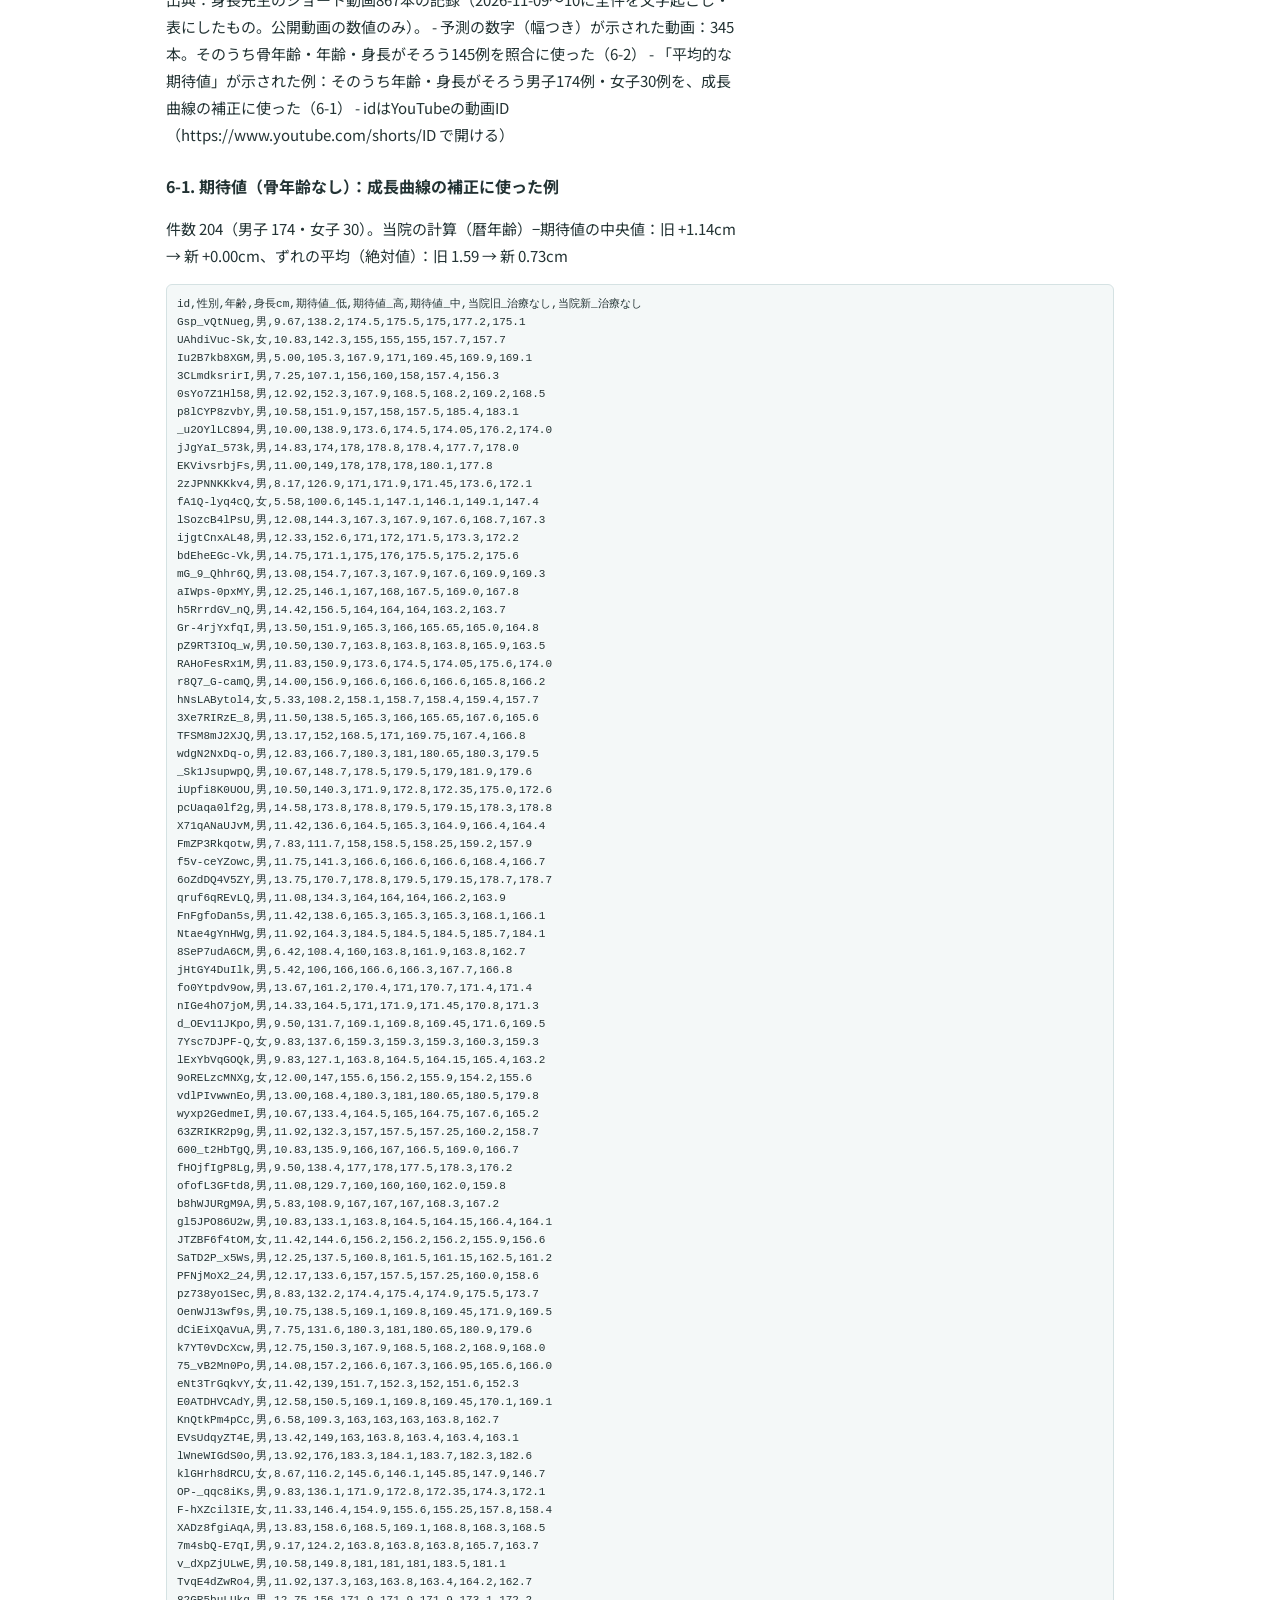
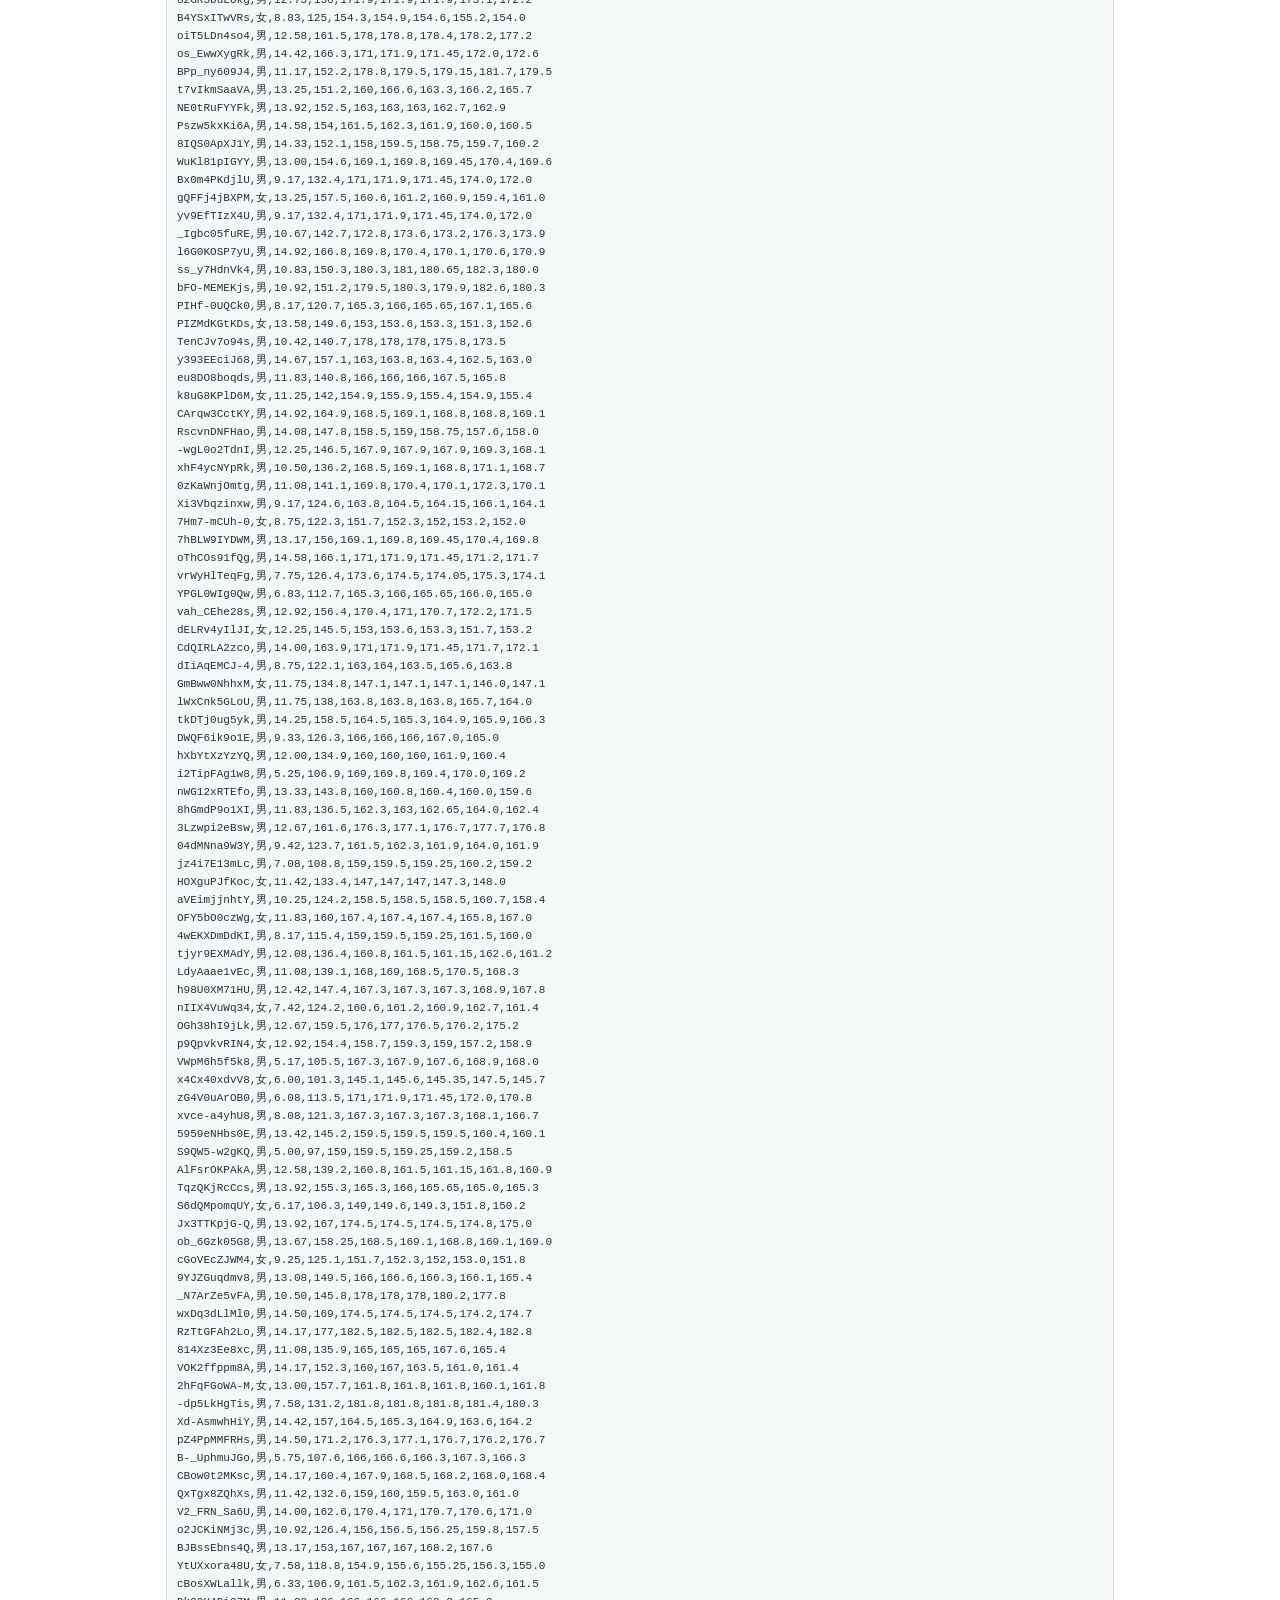
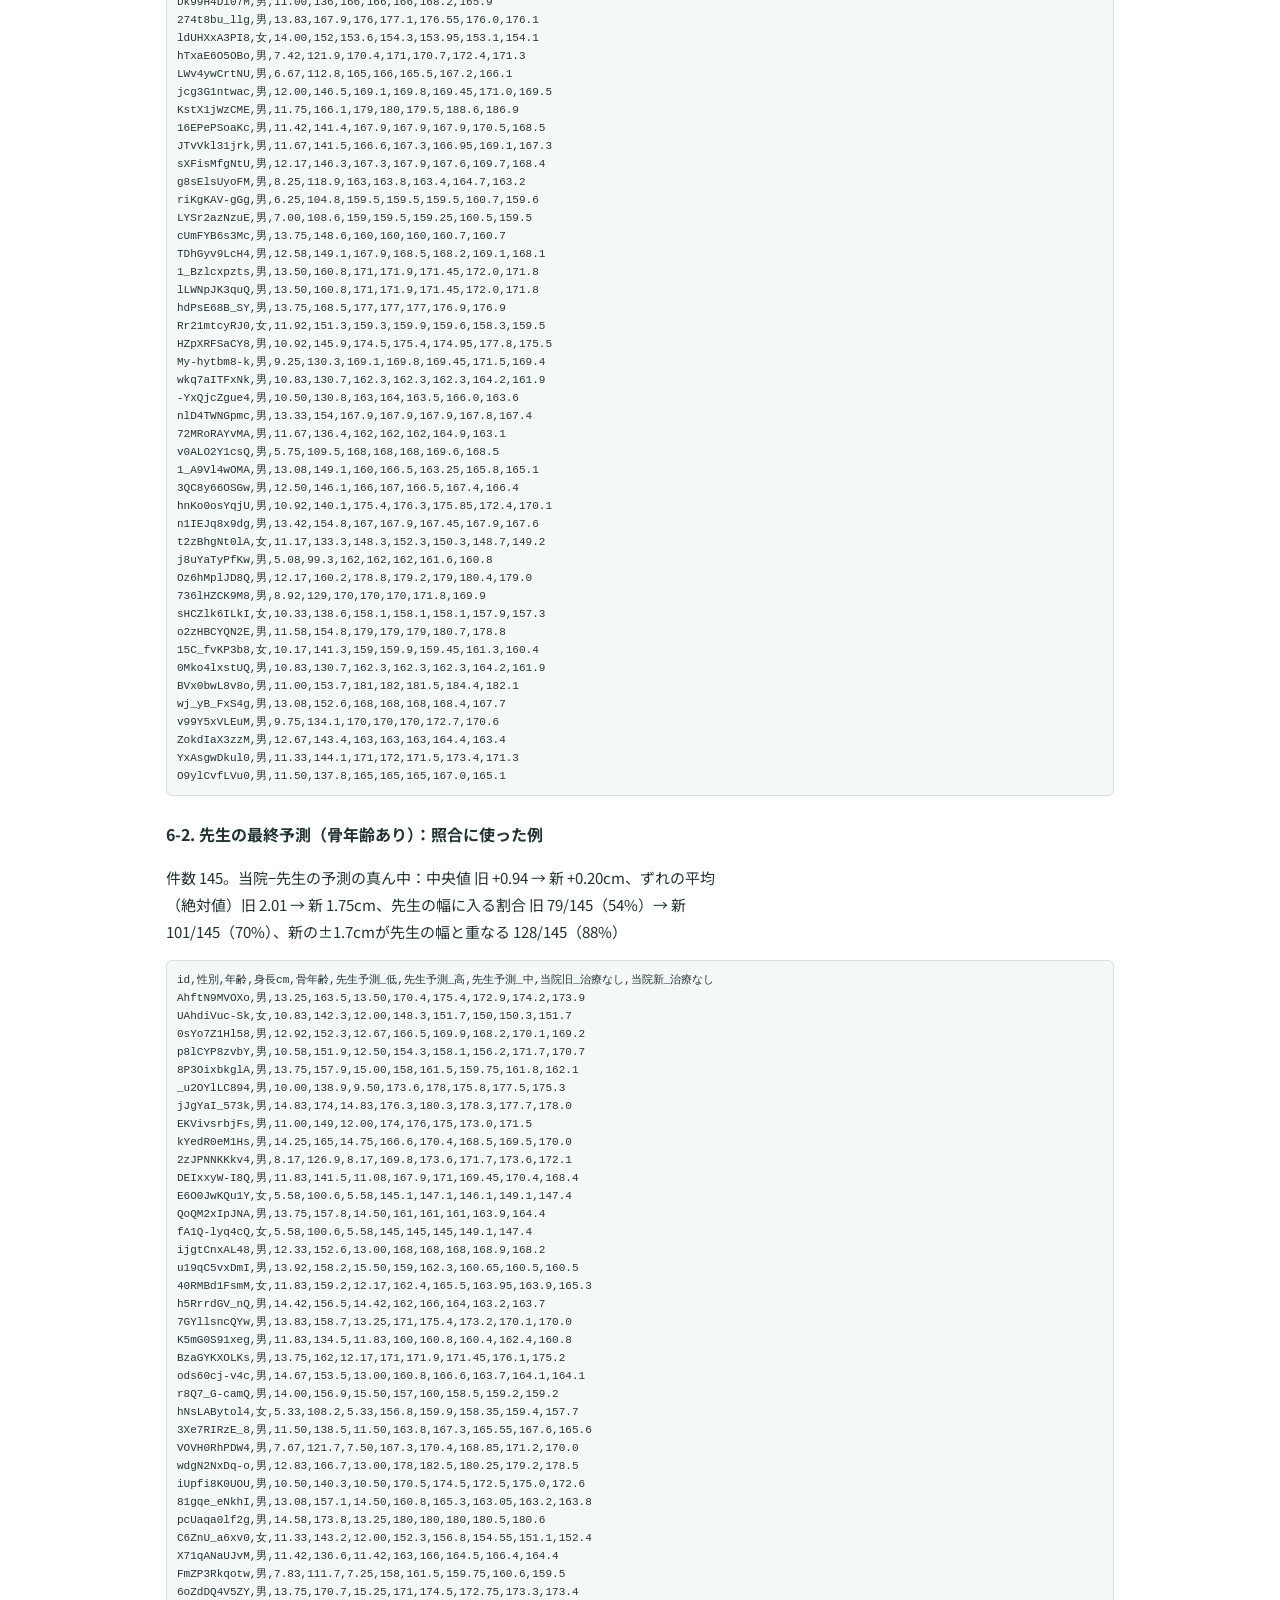
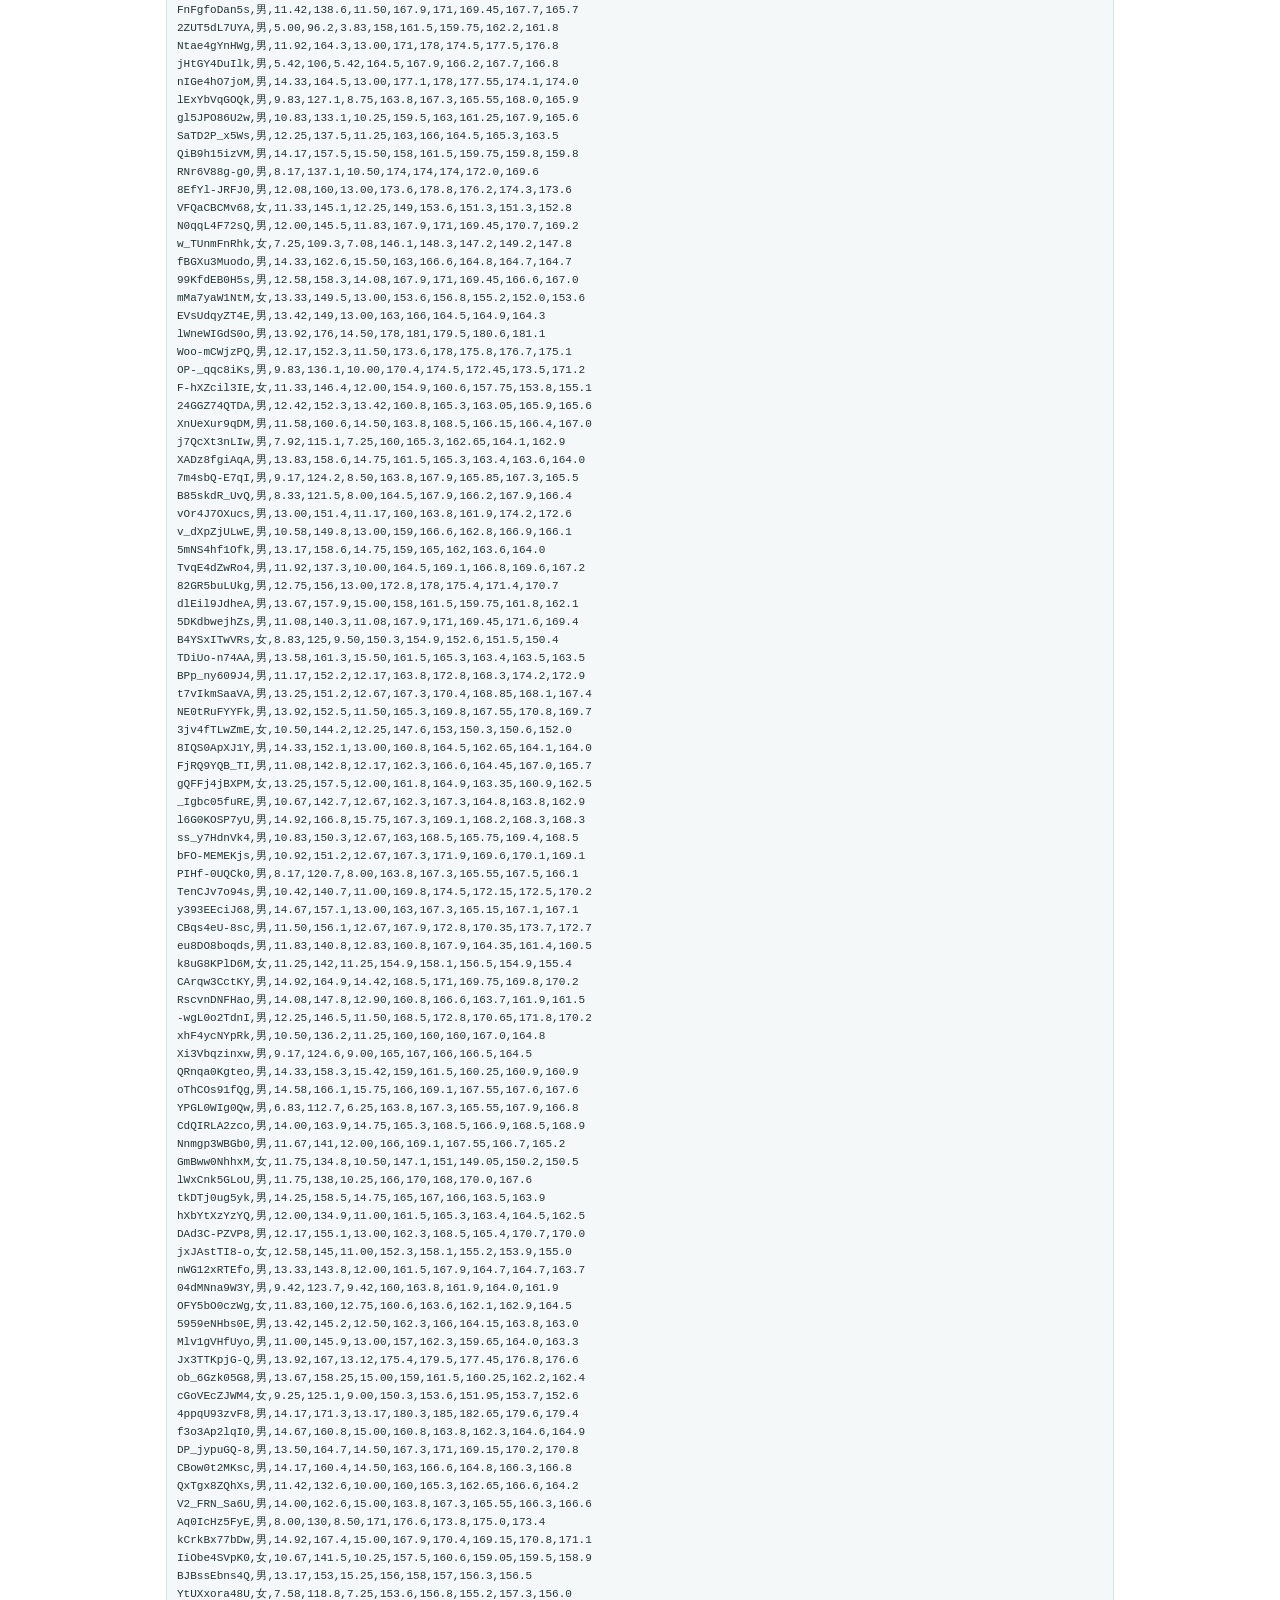
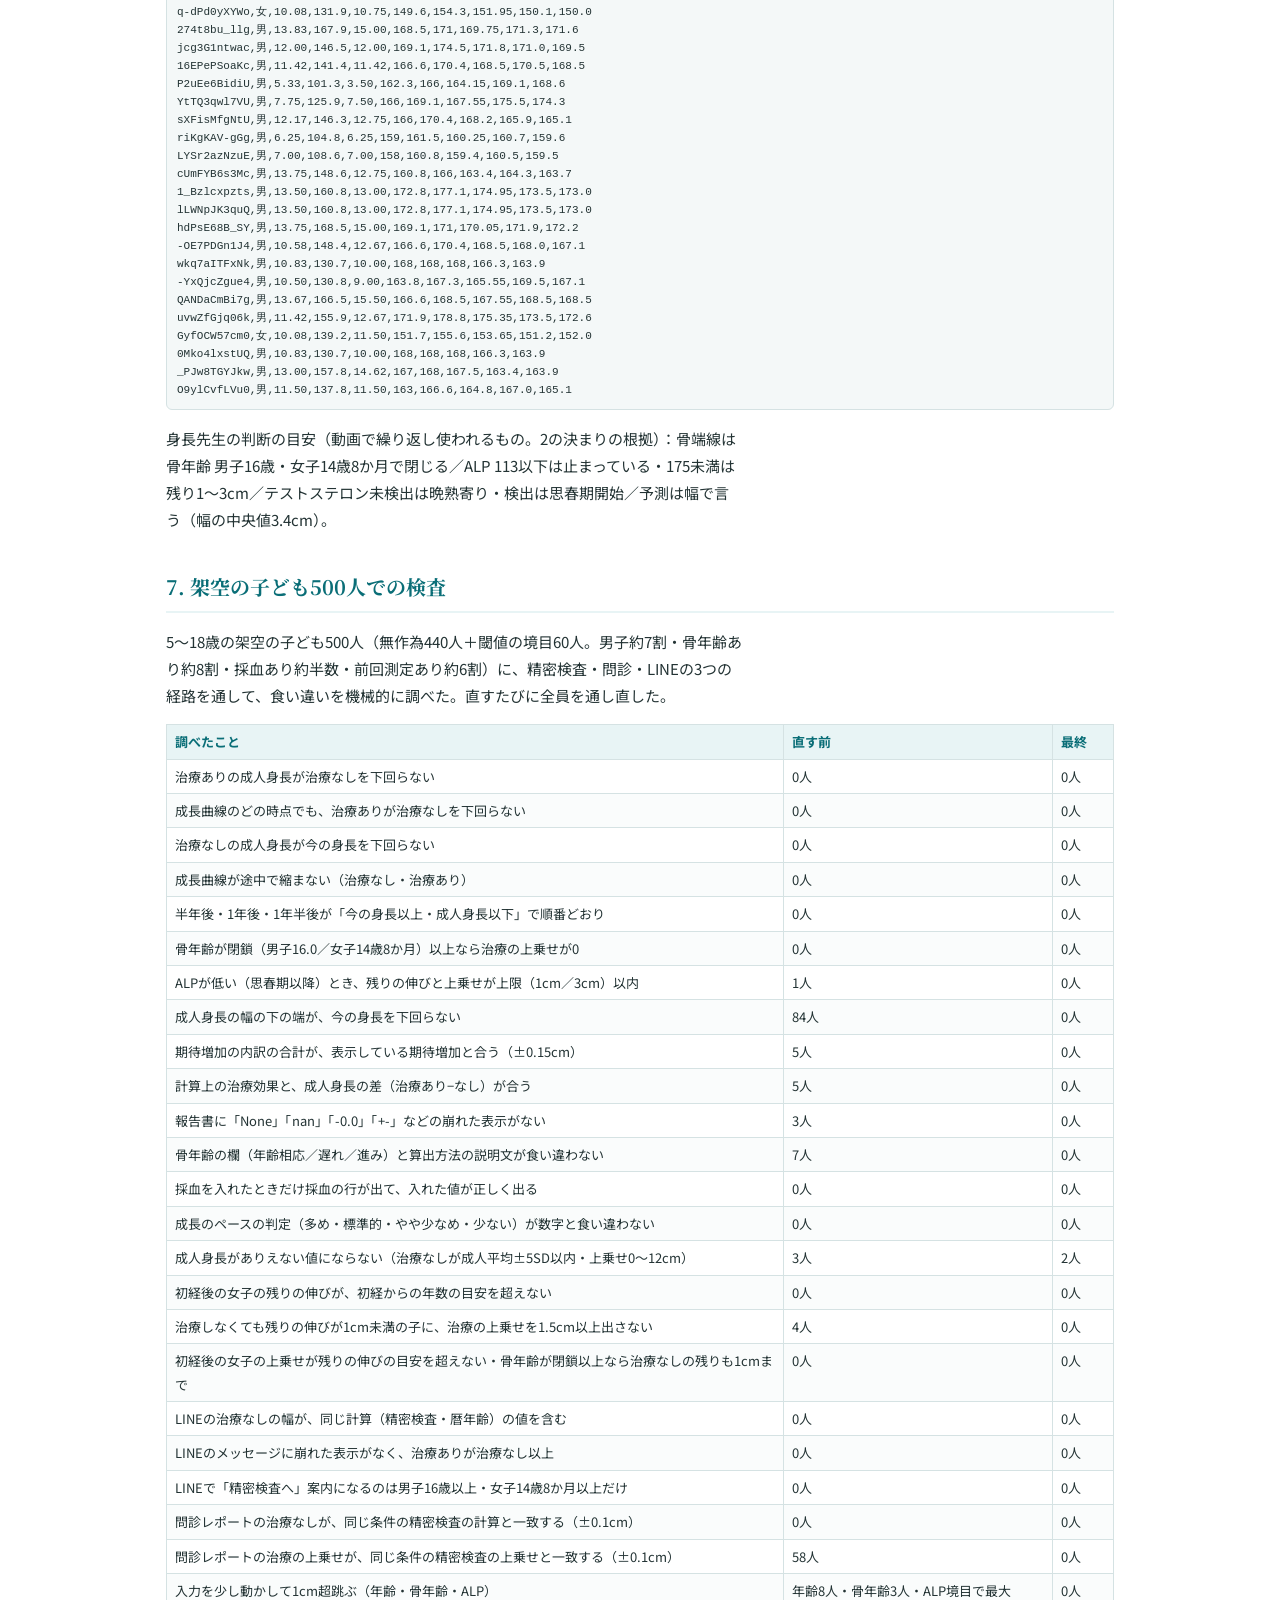
==== commit fb9cc682: "AI用データに階段の見せ方と2:1を追記 Co-Authored-By: Claude Opus 5.5 <noreply@anthropic.com>" ====
--- a/data.html
+++ b/data.html
@@ -132,7 +132,7 @@
 <li>最低見込み2cmを当てる</li>
 <li>骨年齢（なければ成熟年齢）が閉鎖の1年前から直線で減らし、閉鎖（男子16歳・女子14歳8か月）で0</li>
 <li>ALPの上限・初経後の残りの伸び（初経後の女子）を超えない</li>
-<li>年ごとに配る：治療は1〜2年（2026-11-11 先生判断）。年齢別の期待効果は「2年治療した場合」の値で、2年で出し切る（1年目60%・2年目40%）。以前は最長5年に配っていた（45/25/15/10/5%）。18歳までに出きらない分は見込まない</li>
+<li>年ごとに配る：治療は1〜2年（2026-11-11 先生判断）。年齢別の期待効果は「2年治療した場合」の値で、2年で出し切る（1年目2/3・2年目1/3＝身長先生の「2年目は1年目の半分」）。以前は最長5年に配っていた（45/25/15/10/5%）。18歳までに出きらない分は見込まない</li>
 <li>機械学習の補正（院の実績が10例以上で混ぜる）にも、閉鎖・18歳までの割り引きを同じ割合で掛け、ALP・初経後の上限は超えない</li>
 </ol>
 <h3>3-3. 報告書（保護者向けPDF）に出るもの</h3>
@@ -146,6 +146,7 @@
 <li>（2026-11-11 デモだけの案・本番には未反映）保護者向けに読みやすくした版：本文14px・いちばん小さい文字でも12px、飾りの英語を外す、A4で4枚（1枚目の上に「このレポートのまとめ」）、専門用語はやさしい言葉を大きく・元の言葉を下に小さく（例：SD値→同じ年齢の子と比べた位置＋背の順で100人中◯番目、ALP→骨が伸びる勢い、遺伝的予測身長→ご両親から見た目安）。計算と計算の部品が作る文は変えず、表示のときだけ言い換える。言い換え表は README の「保護者向けに読みやすく」の節</li>
 <li>（同上・デモだけ）③の「期待増加の内訳」「算出方法」「長い注意書き」は外し、「この予測のポイント」2〜5行にまとめた：①背が伸びる期間（骨の年齢が実際より◯歳若い／進んでいる／ほぼ同じ）②治療の上乗せ＝この年齢で始めた場合の目安を、お子さまの成長の進み具合に合わせて調整した値（打てない日がある子だけ別に差し引き）③伸びや上乗せを抑えた理由（骨端線・ALP・初経・18歳）。計算の細かい話（遅れの半分・前回の伸びの反映・採血で思春期を確認）は出さない</li>
 <li>（2026-11-11 治療は1〜2年）計算の配分の変更は本番の修正にも入れた（gh_effect.year_distribution＝60/40）。見せ方はデモだけ：③は「治療をしない場合／1年治療した場合／2年治療した場合」の大人の身長と上乗せ、上乗せが2cm以上の子には「おすすめは1〜2年」の一文と3つの予測の幅を同じ目盛りに並べた図（2年続けると幅そのものが上に移る）。まとめは「1年で約◯cm　2年で約◯cm」。⑤は1年後・2年後・大人×治療をしない／1年治療／2年治療（3年後はなくした）。治療をやめても、それまでについた差は大人まで残る前提。成長曲線に1年治療の線を足した</li>
+<li>（2026-11-11 最新・見せ方はデモだけ）③は「まず1年、2年目は上乗せ」の階段（治療をしない→1年目の上乗せ→2年目も続けるとさらに）＋点線の段「よく効く子は、さらに上も」（2年目以降も伸びが続き「うまくいけば」を超えることもある・1年ごとの診察で確かめる）。⑤は「1年後の目安」（1年間の伸びの目安と1年後の身長）＋「よく効く子は、さらに上をめざせます」の囲み。成長曲線は治療をしない／2年目までの2本。1年治療と2年治療を並べて選ばせる形・3年目の表示はやめた</li>
 <li>スタッフ向けの確認事項（3-5）は管理画面にだけ出て、PDFには出ない</li>
 </ul>
 <h3>3-4. 問診レポートとLINE簡易予測</h3>
